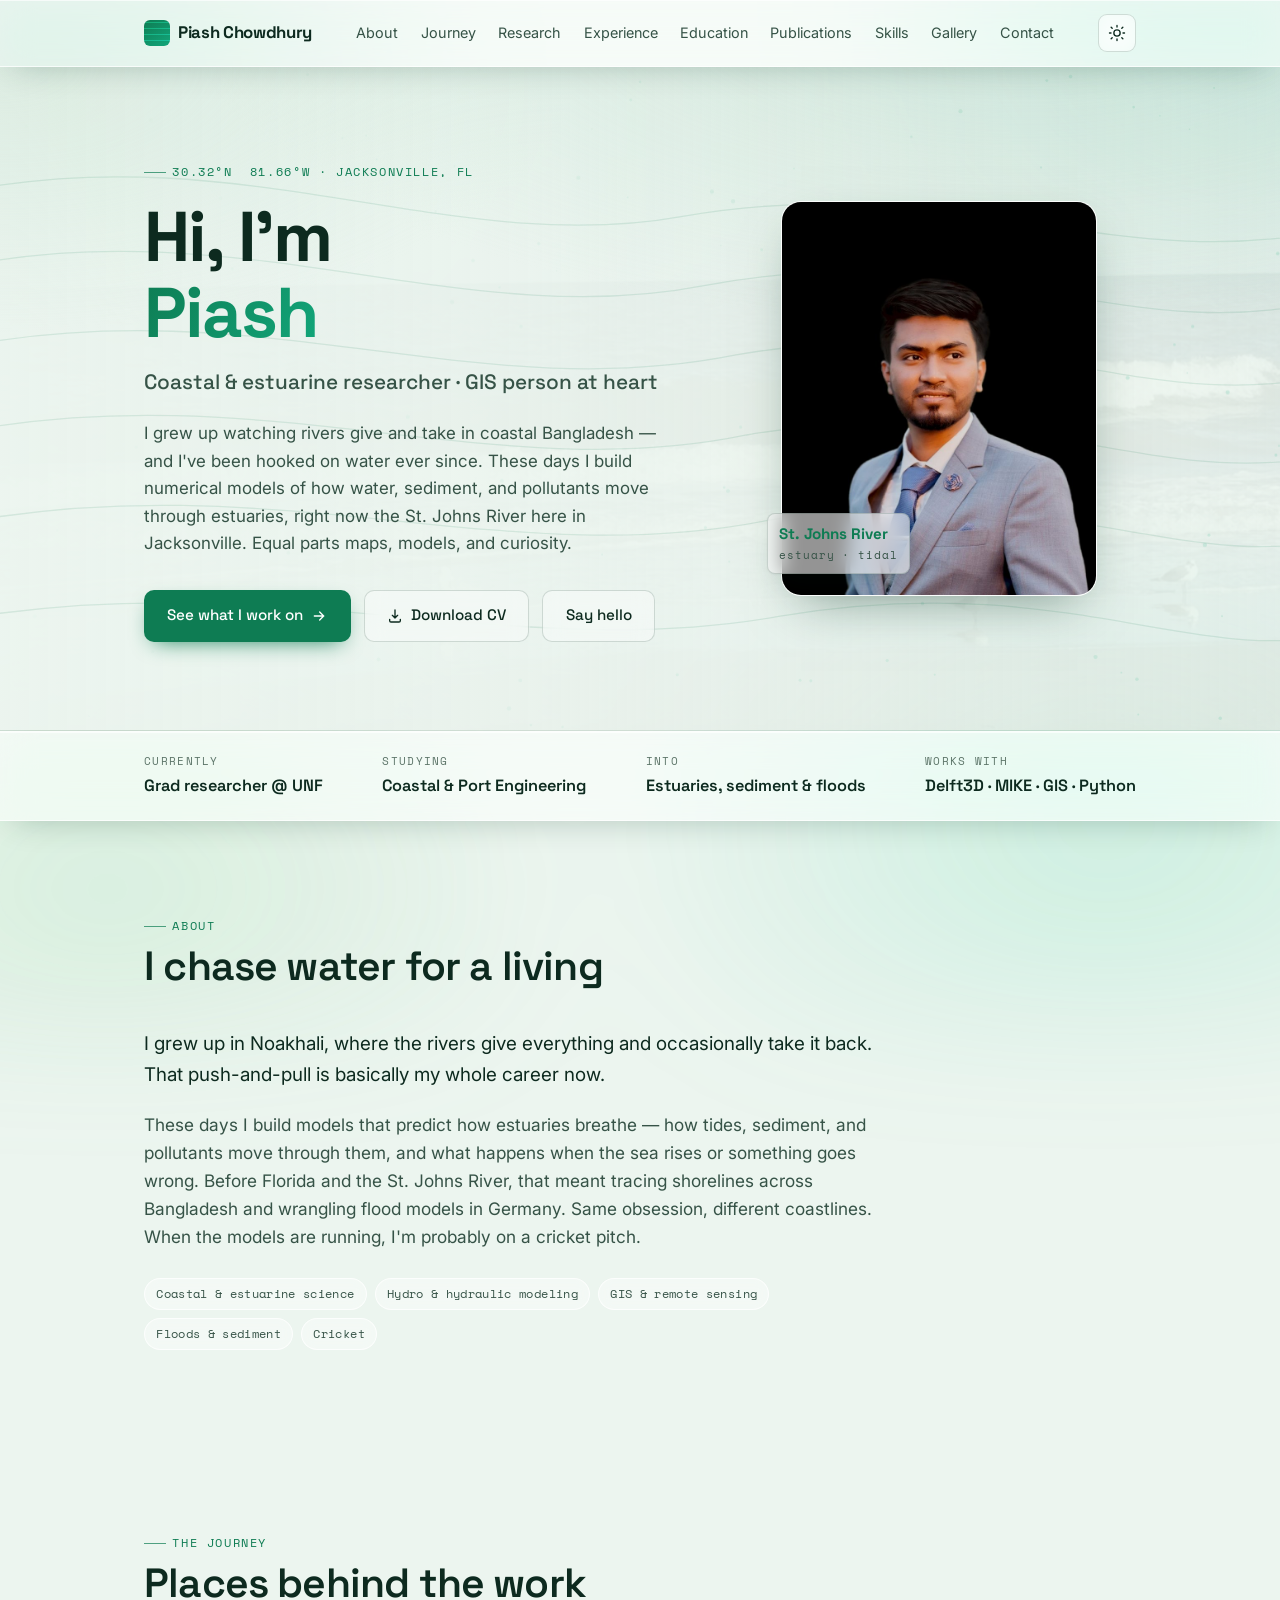
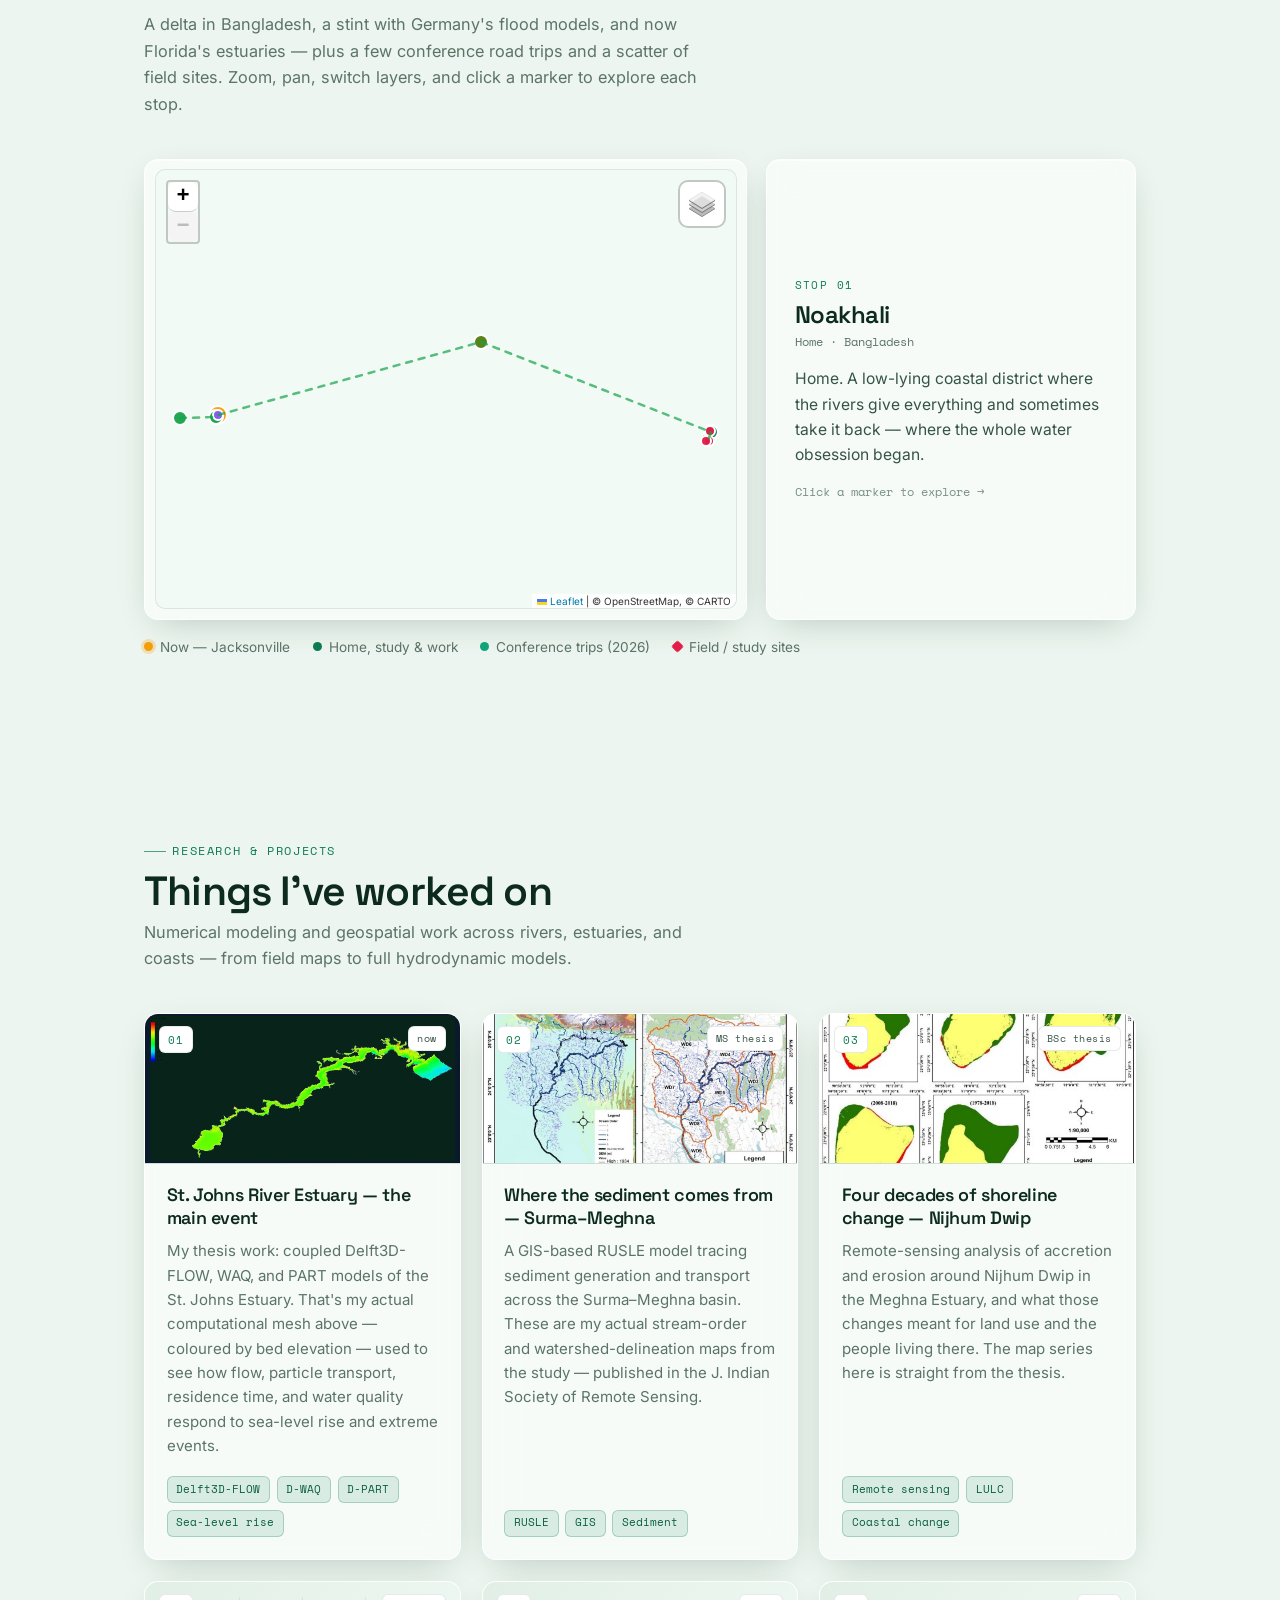
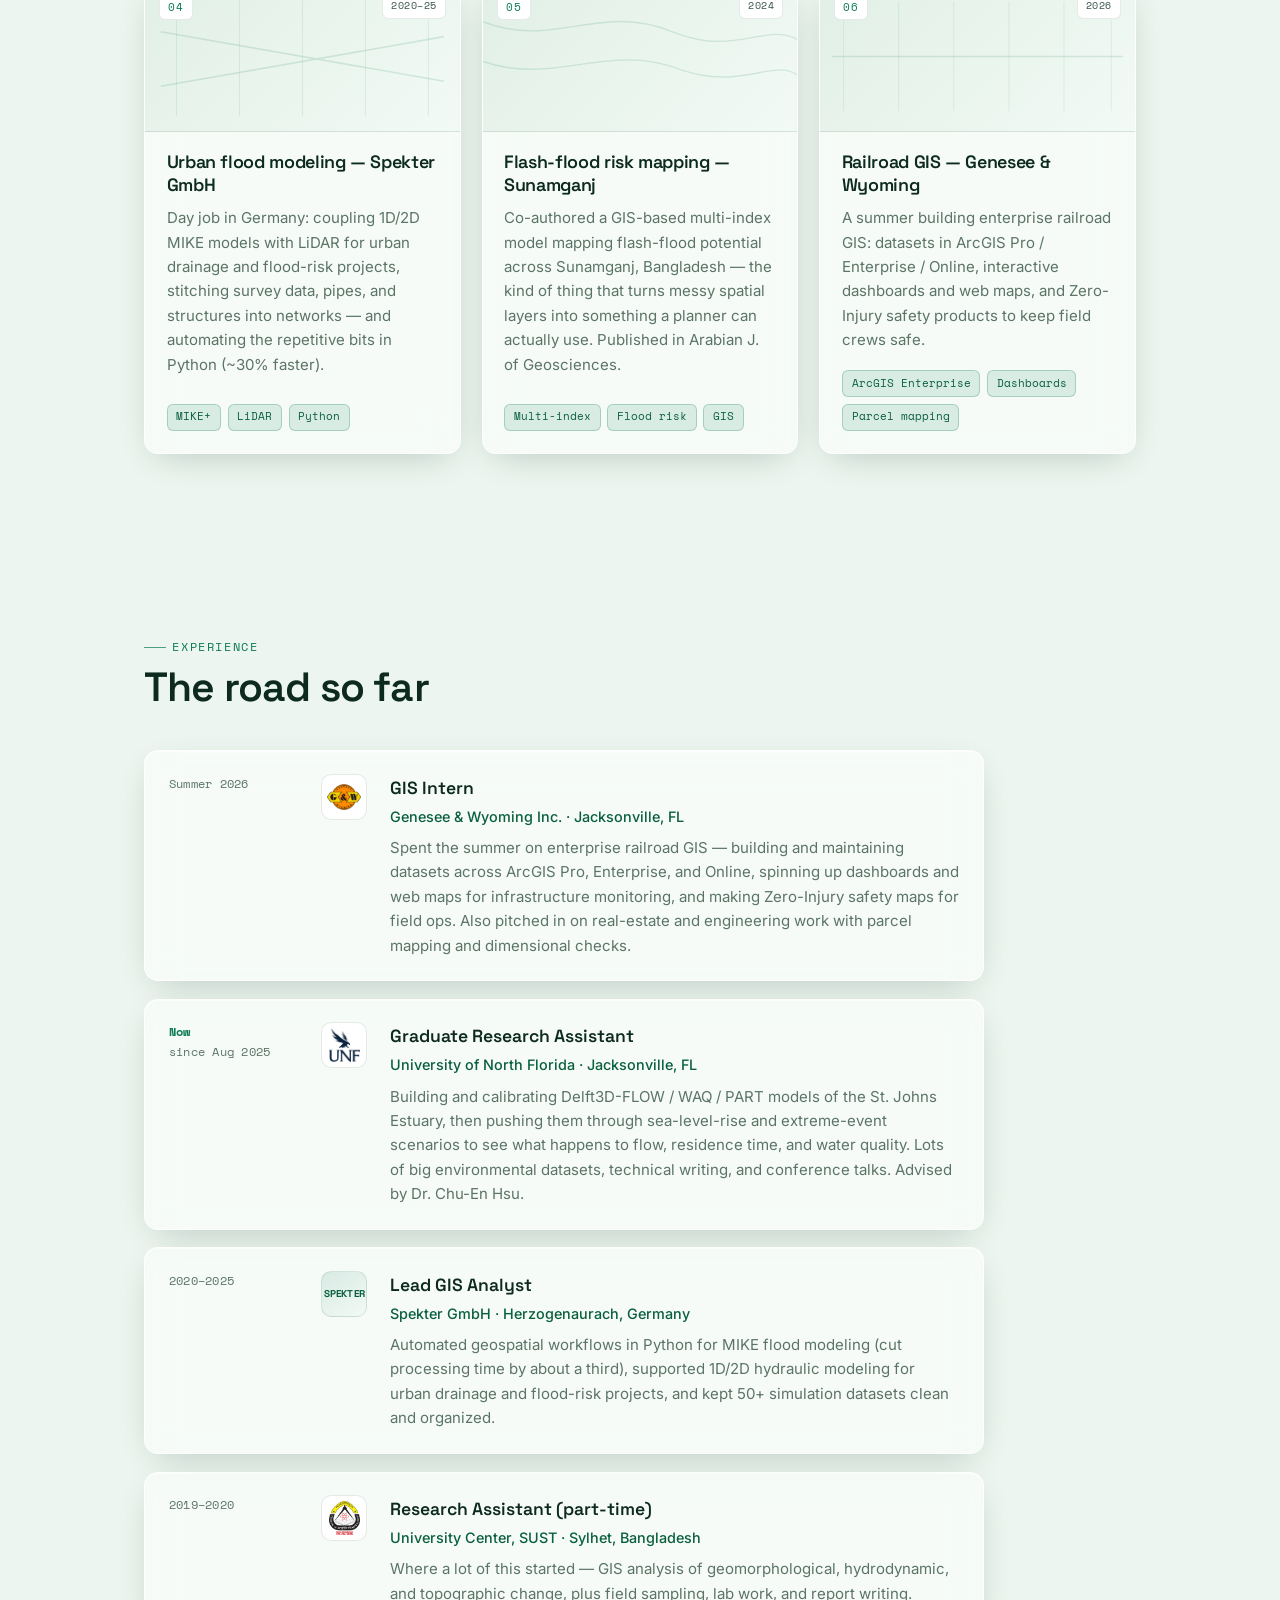
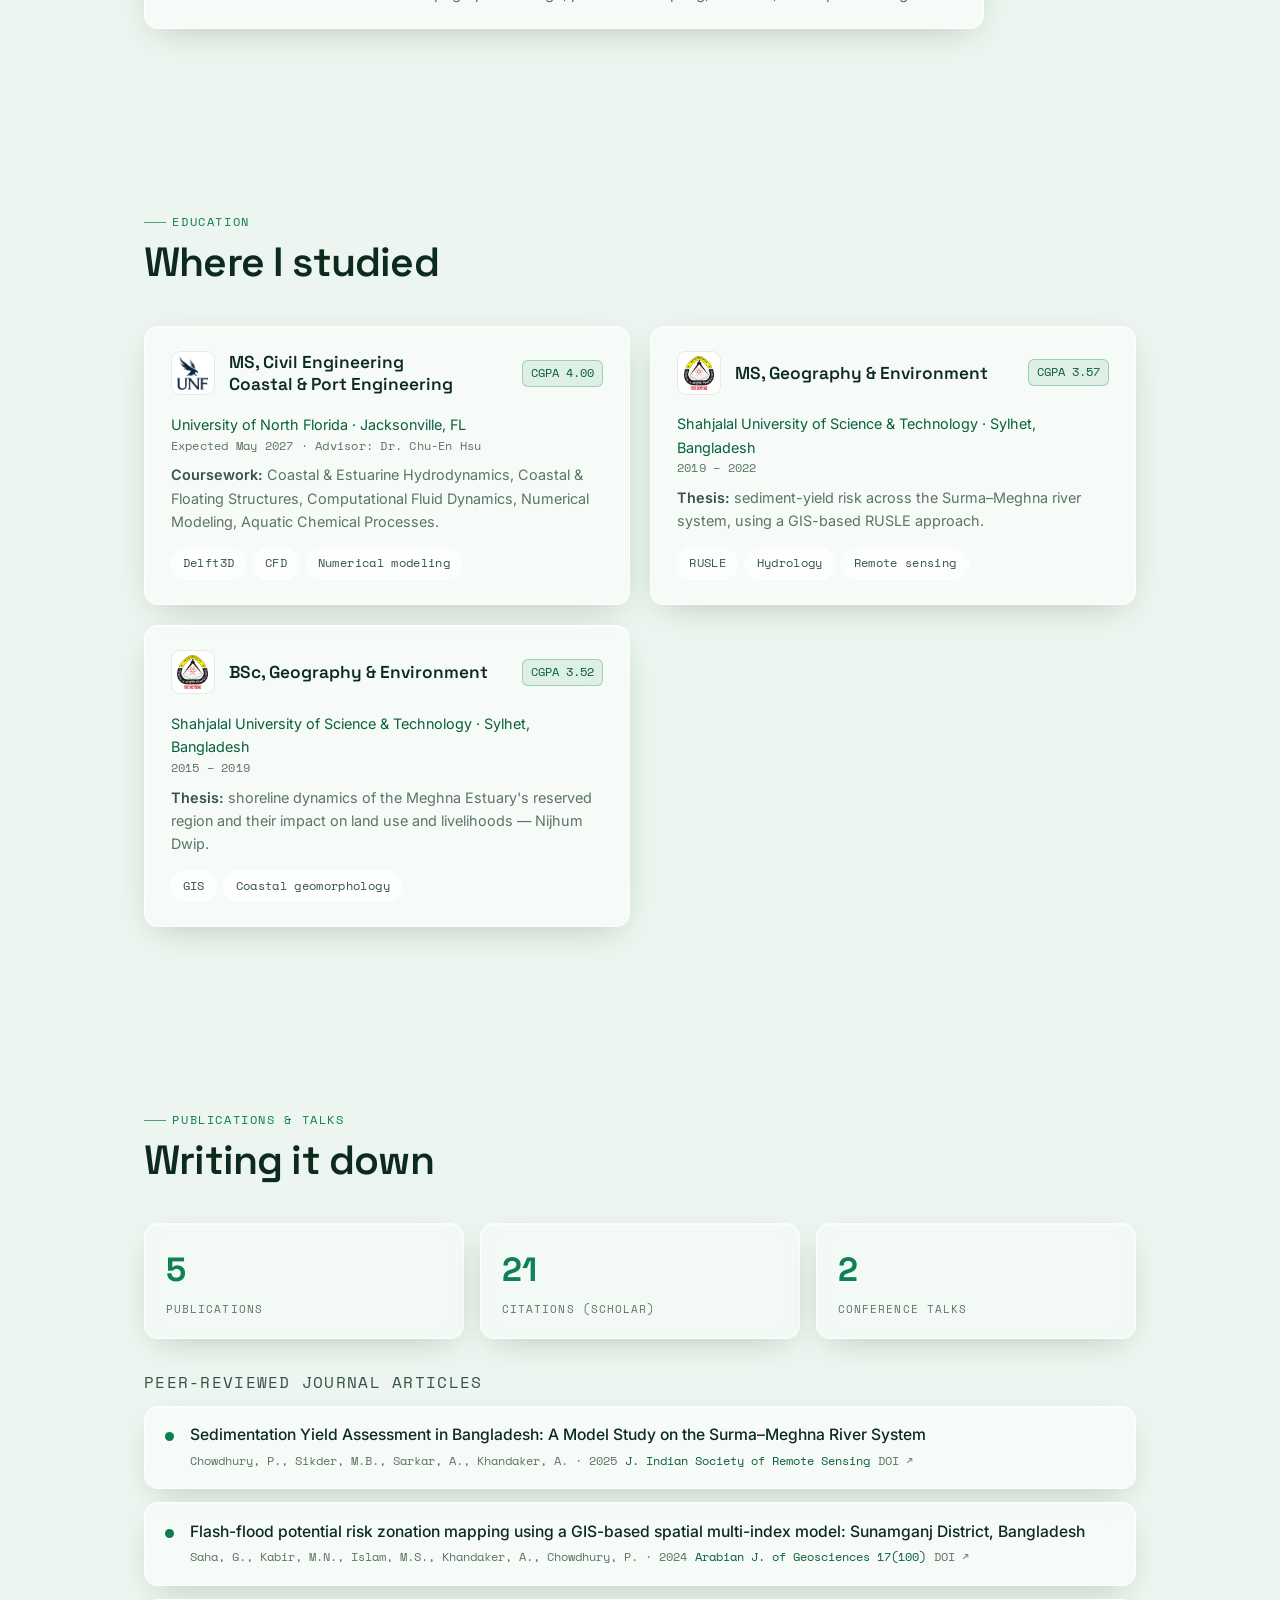
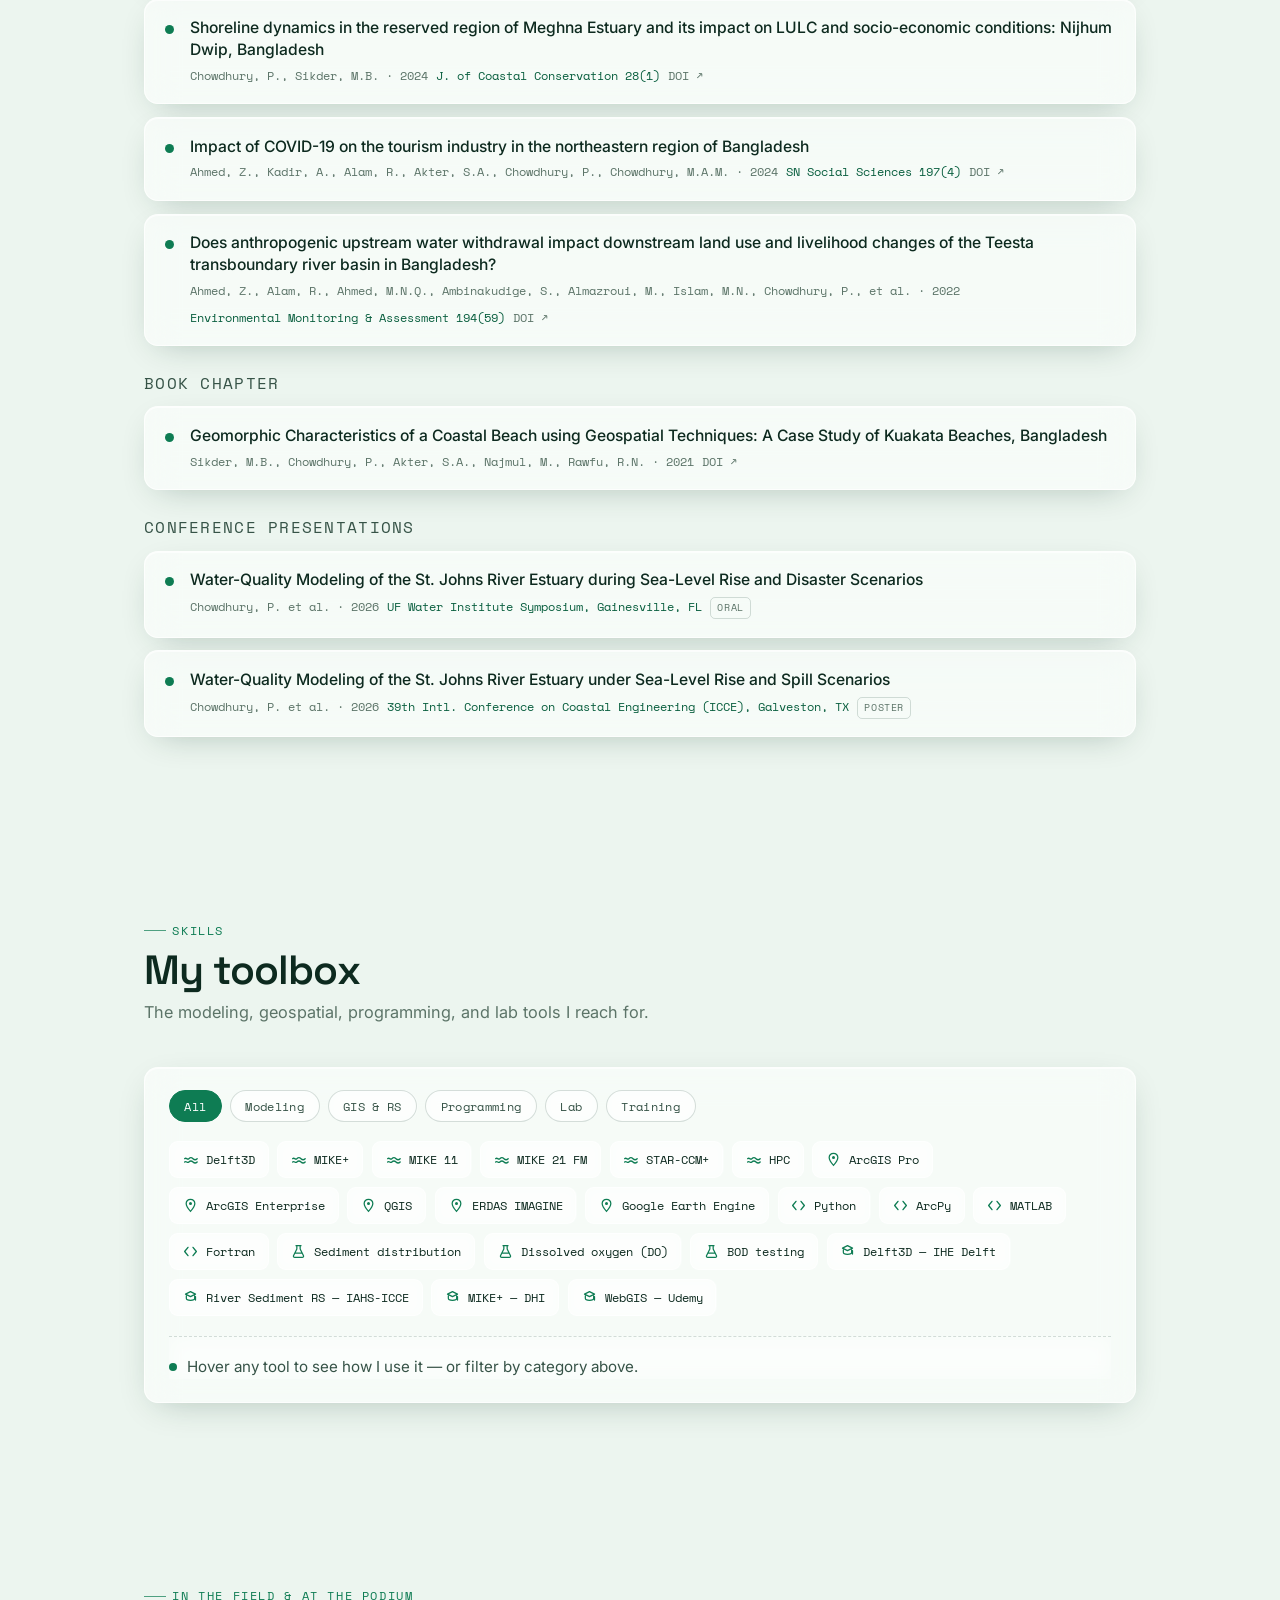
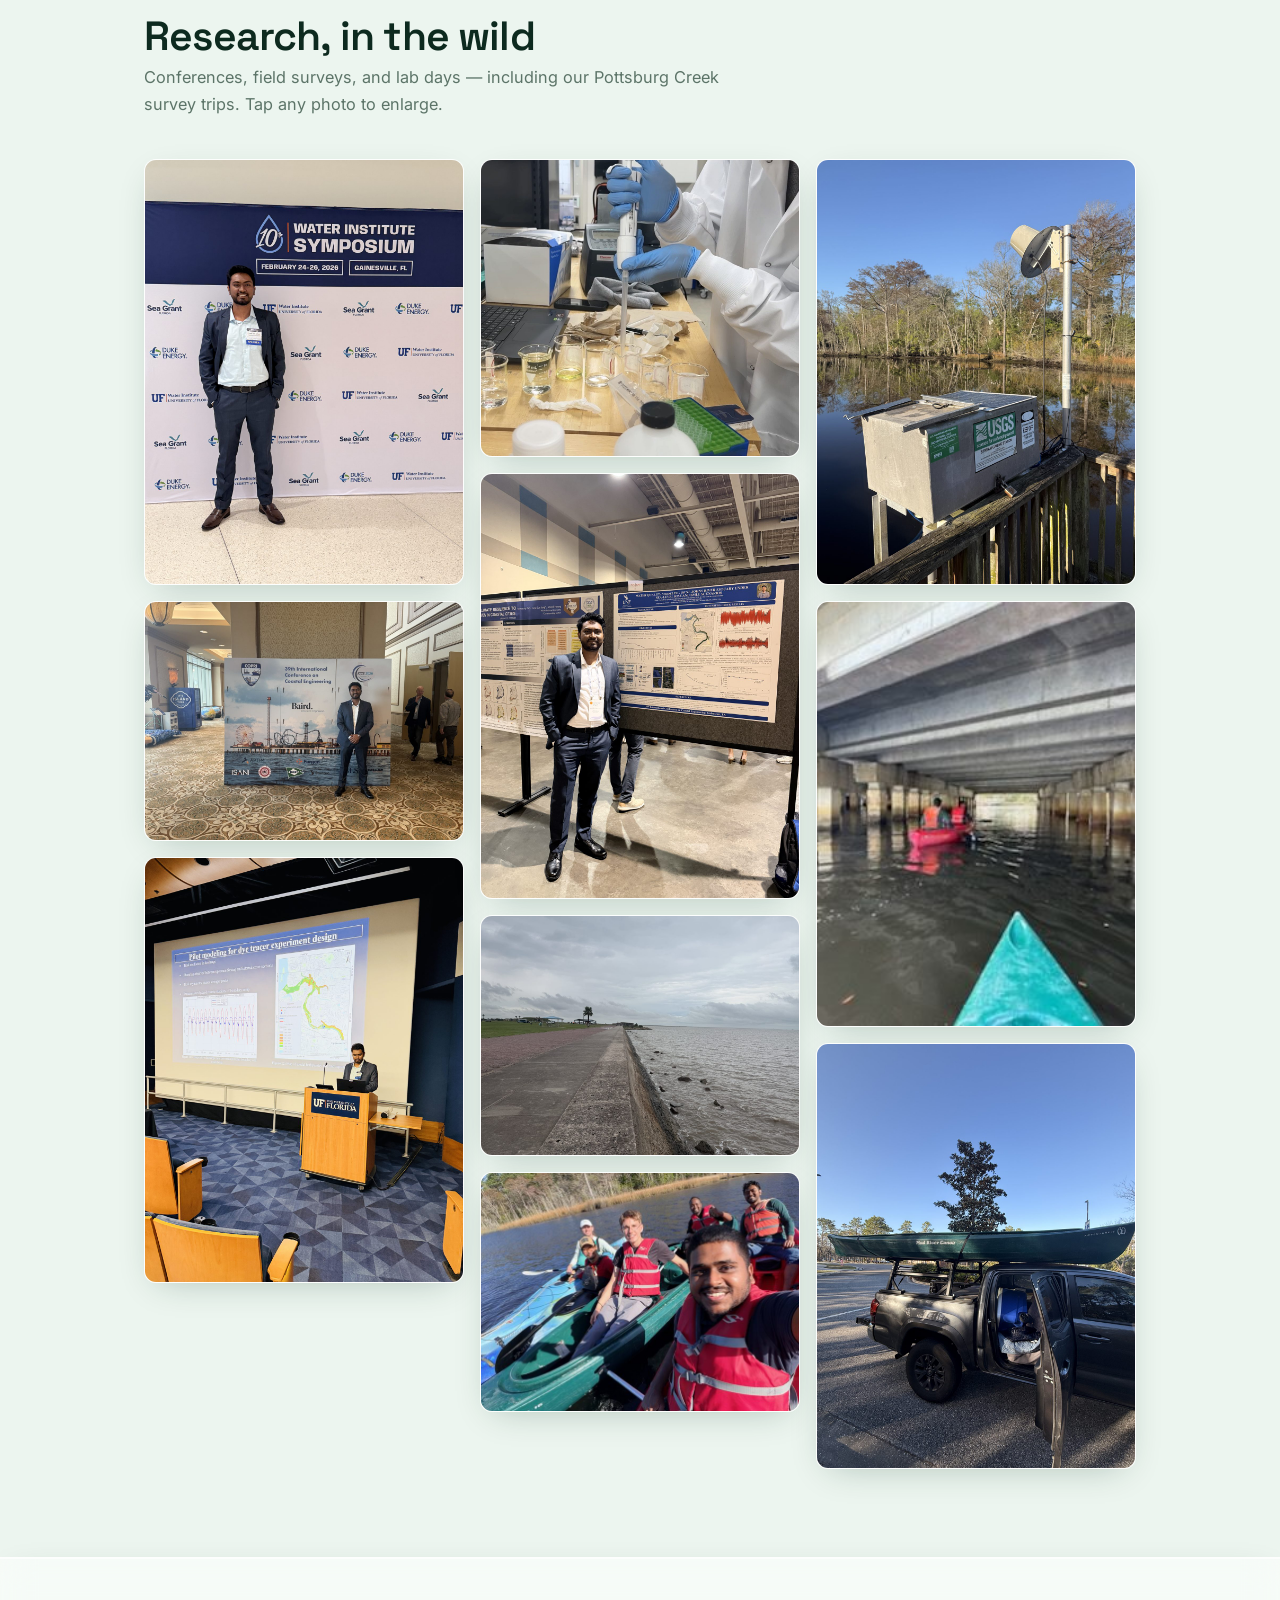
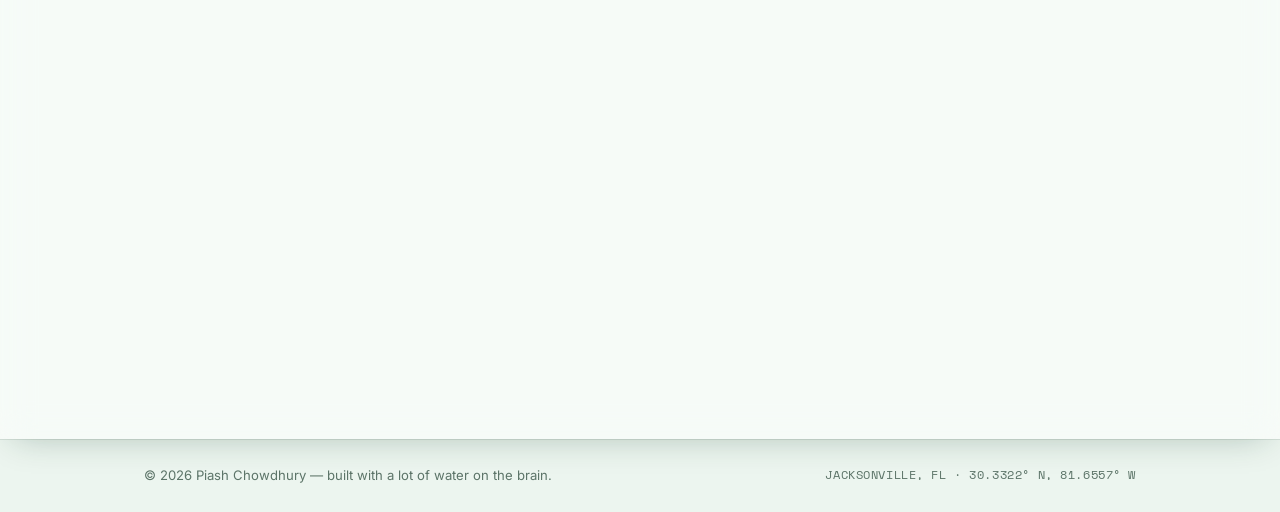
==== index.html @ 11513c5b "Add files via upload" ====
<!DOCTYPE html>
<html lang="en" data-theme="light">
<head>
<meta charset="UTF-8" />
<meta name="viewport" content="width=device-width, initial-scale=1.0" />
<title>Piash Chowdhury — Coastal & Estuarine Researcher</title>
<meta name="description" content="Piash Chowdhury — coastal & estuarine researcher at the University of North Florida. Hydrodynamic and water-quality modeling (Delft3D), GIS, remote sensing, and sediment transport." />
<meta name="author" content="Piash Chowdhury" />
<meta property="og:title" content="Piash Chowdhury — Coastal & Estuarine Researcher" />
<meta property="og:description" content="Modeling how water, sediment, and quality move through coasts and estuaries." />
<meta property="og:type" content="website" />
<meta property="og:image" content="images/portrait.jpg" />
<link rel="preconnect" href="https://fonts.googleapis.com">
<link rel="preconnect" href="https://fonts.gstatic.com" crossorigin>
<link href="https://fonts.googleapis.com/css2?family=Space+Grotesk:wght@400;500;600;700&family=Inter:wght@400;450;500;600&family=Space+Mono:wght@400;700&display=swap" rel="stylesheet">
<link rel="icon" type="image/svg+xml" href="images/favicon.svg">
<link rel="stylesheet" href="assets/vendor/leaflet/leaflet.css">
<link rel="stylesheet" href="assets/css/style.css">
</head>
<body>
<div class="scroll-progress" id="scrollProgress"></div>

<header class="nav">
  <div class="wrap nav-inner">
    <a class="brand" href="#top"><span class="mark"></span>Piash Chowdhury</a>
    <nav class="nav-links" id="navlinks">
      <a href="#about">About</a><a href="#journey">Journey</a><a href="#research">Research</a>
      <a href="#experience">Experience</a><a href="#education">Education</a><a href="#publications">Publications</a>
      <a href="#skills">Skills</a><a href="#gallery">Gallery</a><a href="#contact">Contact</a>
    </nav>
    <div class="nav-right">
      <button class="icon-btn" id="themeBtn" aria-label="Toggle color theme" title="Toggle theme">
        <svg class="theme-icon-light" viewBox="0 0 24 24" fill="none" stroke="currentColor" stroke-width="1.8" stroke-linecap="round"><circle cx="12" cy="12" r="4.2"/><path d="M12 2v2M12 20v2M4.2 4.2l1.4 1.4M18.4 18.4l1.4 1.4M2 12h2M20 12h2M4.2 19.8l1.4-1.4M18.4 5.6l1.4-1.4"/></svg>
        <svg class="theme-icon-dark" viewBox="0 0 24 24" fill="none" stroke="currentColor" stroke-width="1.8" stroke-linecap="round" stroke-linejoin="round"><path d="M21 12.8A9 9 0 1 1 11.2 3a7 7 0 0 0 9.8 9.8z"/></svg>
      </button>
      <button class="icon-btn menu-btn" id="menuBtn" aria-label="Menu"><svg viewBox="0 0 24 24" fill="none" stroke="currentColor" stroke-width="1.8" stroke-linecap="round"><path d="M3 6h18M3 12h18M3 18h18"/></svg></button>
    </div>
  </div>
</header>

<a id="top"></a>
<section class="hero">
  <canvas class="hero-flow" id="flow" aria-hidden="true"></canvas>
  <div class="hero-slides" id="slides">
    <div class="slide" style="background-image:url('images/hero-bg1.jpg')"></div>
    <div class="slide" style="background-image:url('images/hero-bg2.jpg')"></div>
  </div>
  <div class="hero-scrim"></div><div class="hero-wash"></div>
  <svg class="hero-contours" viewBox="0 0 1200 620" preserveAspectRatio="xMidYMid slice" aria-hidden="true">
    <path d="M-50,120 C220,60 420,180 640,140 C900,95 1050,200 1260,150"/>
    <path d="M-50,190 C220,130 430,250 660,205 C920,155 1060,270 1260,215"/>
    <path d="M-50,265 C240,205 440,320 690,270 C940,225 1080,335 1260,285"/>
    <path d="M-50,345 C240,285 460,395 700,345 C960,300 1090,405 1260,360"/>
    <path d="M-50,430 C250,370 470,475 720,425 C980,380 1110,480 1260,440"/>
    <path d="M-50,520 C250,465 480,560 730,515 C1000,470 1120,565 1260,530"/>
  </svg>
  <div class="wrap hero-inner">
    <div class="hero-copy reveal">
      <span class="eyebrow">30.32&#176;N&nbsp; 81.66&#176;W&nbsp;&#183;&nbsp;Jacksonville, FL</span>
      <h1>Hi, I'm<br><span class="accent">Piash</span></h1>
      <p class="role">Coastal &amp; estuarine researcher &#183; GIS person at heart</p>
      <p class="lede">I grew up watching rivers give and take in coastal Bangladesh &mdash; and I've been hooked on water ever since. These days I build numerical models of how water, sediment, and pollutants move through estuaries, right now the St. Johns River here in Jacksonville. Equal parts maps, models, and curiosity.</p>
      <div class="hero-cta">
        <a class="btn primary" href="#research">See what I work on
          <svg viewBox="0 0 24 24" fill="none" stroke="currentColor" stroke-width="2" stroke-linecap="round"><path d="M5 12h14M13 6l6 6-6 6"/></svg></a>
        <a class="btn ghost" href="assets/Piash_Chowdhury_CV.pdf" target="_blank" rel="noopener">
          <svg viewBox="0 0 24 24" fill="none" stroke="currentColor" stroke-width="2" stroke-linecap="round" stroke-linejoin="round"><path d="M12 3v12m0 0 4-4m-4 4-4-4M4 17v2a2 2 0 0 0 2 2h12a2 2 0 0 0 2-2v-2"/></svg>
          Download CV</a>
        <a class="btn ghost" href="#contact">Say hello</a>
      </div>
    </div>
    <div class="hero-portrait reveal">
      <div class="frame"><img src="images/portrait.jpg" alt="Piash Chowdhury" loading="eager" /></div>
      <div class="depth-tag"><b>St. Johns River</b>estuary &#183; tidal</div>
    </div>
  </div>
</section>

<div class="datum">
  <div class="wrap datum-inner">
    <div class="item"><span class="k">Currently</span><span class="v">Grad researcher @ UNF</span></div>
    <div class="item"><span class="k">Studying</span><span class="v">Coastal &amp; Port Engineering</span></div>
    <div class="item"><span class="k">Into</span><span class="v">Estuaries, sediment &amp; floods</span></div>
    <div class="item"><span class="k">Works with</span><span class="v">Delft3D &#183; MIKE &#183; GIS &#183; Python</span></div>
  </div>
</div>

<section class="block" id="about">
  <div class="wrap">
    <div class="block-head reveal"><span class="eyebrow">About</span><h2 class="section-title">I chase water for a living</h2></div>
    <div class="about-grid reveal">
      <p class="lead">I grew up in Noakhali, where the rivers give everything and occasionally take it back. That push-and-pull is basically my whole career now.</p>
      <p>These days I build models that predict how estuaries breathe &mdash; how tides, sediment, and pollutants move through them, and what happens when the sea rises or something goes wrong. Before Florida and the St. Johns River, that meant tracing shorelines across Bangladesh and wrangling flood models in Germany. Same obsession, different coastlines. When the models are running, I'm probably on a cricket pitch.</p>
      <div class="about-tags">
        <span class="tag">Coastal &amp; estuarine science</span><span class="tag">Hydro &amp; hydraulic modeling</span>
        <span class="tag">GIS &amp; remote sensing</span><span class="tag">Floods &amp; sediment</span><span class="tag">Cricket</span>
      </div>
    </div>
  </div>
</section>

<section class="block" id="journey" style="background:var(--bg-2)">
  <div class="wrap">
    <div class="block-head reveal"><span class="eyebrow">The Journey</span><h2 class="section-title">Places behind the work</h2>
      <p class="section-sub">A delta in Bangladesh, a stint with Germany's flood models, and now Florida's estuaries &mdash; plus a few conference road trips and a scatter of field sites. Zoom, pan, switch layers, and click a marker to explore each stop.</p></div>
    <div class="journey-grid reveal" id="journeyWrap">
      <div class="journey-wrap">
        <div id="leafmap" class="leafmap"></div>
      </div>
      <aside class="journey-panel" id="journeyPanel">
        <div class="jp-badge" id="jpBadge">Stop 01</div>
        <h3 class="jp-name" id="jpName">Noakhali</h3>
        <div class="jp-sub" id="jpSub">Home &#183; Bangladesh</div>
        <p class="jp-desc" id="jpDesc">Home. A low-lying coastal district where the rivers give everything and sometimes take it back &mdash; where the whole water obsession began.</p>
        <div class="jp-hint">Click a marker to explore &rarr;</div>
      </aside>
    </div>
    <div class="journey-legend reveal">
      <span><span class="d now"></span>Now &mdash; Jacksonville</span>
      <span><span class="d"></span>Home, study &amp; work</span>
      <span><span class="d trip"></span>Conference trips (2026)</span>
      <span><span class="d site"></span>Field / study sites</span>
    </div>
  </div>
</section>

<section class="block" id="research">
  <div class="wrap">
    <div class="block-head reveal"><span class="eyebrow">Research &amp; Projects</span><h2 class="section-title">Things I've worked on</h2>
      <p class="section-sub">Numerical modeling and geospatial work across rivers, estuaries, and coasts &mdash; from field maps to full hydrodynamic models.</p></div>
    <div class="cards">
      <article class="card reveal"><div class="visual"><span class="idx">01</span><span class="era">now</span>
        <svg class="visual-fallback" viewBox="0 0 400 150" preserveAspectRatio="none"><g fill="none" stroke="var(--contour)" stroke-width="1.4"><path d="M0,40 C90,10 150,60 240,45 C320,25 360,55 400,45"/><path d="M0,70 C90,40 160,90 250,68 C330,50 370,78 400,68"/><path d="M0,100 C90,72 160,118 250,98 C330,80 370,105 400,98"/></g></svg>
        <img class="visual-photo mesh" src="images/sjre.jpg" alt="Delft3D computational mesh of the St. Johns River Estuary, coloured by bed elevation" loading="lazy"
             onerror="this.style.display='none'"></div>
        <div class="body"><h3>St. Johns River Estuary &mdash; the main event</h3>
        <p>My thesis work: coupled Delft3D-FLOW, WAQ, and PART models of the St. Johns Estuary. That's my actual computational mesh above &mdash; coloured by bed elevation &mdash; used to see how flow, particle transport, residence time, and water quality respond to sea-level rise and extreme events.</p>
        <div class="chips"><span class="chip">Delft3D-FLOW</span><span class="chip">D-WAQ</span><span class="chip">D-PART</span><span class="chip">Sea-level rise</span></div></div></article>

      <article class="card reveal"><div class="visual"><span class="idx">02</span><span class="era">MS thesis</span>
        <img src="images/map-ms.jpg" alt="Surma-Meghna stream-order and watershed maps" loading="lazy"></div>
        <div class="body"><h3>Where the sediment comes from &mdash; Surma&ndash;Meghna</h3>
        <p>A GIS-based RUSLE model tracing sediment generation and transport across the Surma&ndash;Meghna basin. These are my actual stream-order and watershed-delineation maps from the study &mdash; published in the J. Indian Society of Remote Sensing.</p>
        <div class="chips"><span class="chip">RUSLE</span><span class="chip">GIS</span><span class="chip">Sediment</span></div></div></article>

      <article class="card reveal"><div class="visual"><span class="idx">03</span><span class="era">BSc thesis</span>
        <img src="images/map-bsc.jpg" alt="Nijhum Dwip shoreline change maps" loading="lazy"></div>
        <div class="body"><h3>Four decades of shoreline change &mdash; Nijhum Dwip</h3>
        <p>Remote-sensing analysis of accretion and erosion around Nijhum Dwip in the Meghna Estuary, and what those changes meant for land use and the people living there. The map series here is straight from the thesis.</p>
        <div class="chips"><span class="chip">Remote sensing</span><span class="chip">LULC</span><span class="chip">Coastal change</span></div></div></article>

      <article class="card reveal"><div class="visual"><span class="idx">04</span><span class="era">2020&ndash;25</span>
        <svg viewBox="0 0 400 150" preserveAspectRatio="none"><g fill="none" stroke="var(--contour)" stroke-width="1.2"><path d="M40,15 L40,135 M120,15 L120,135 M200,15 L200,135 M280,15 L280,135 M360,15 L360,135" stroke-width=".8"/><path d="M20,50 L380,100 M20,105 L380,55" stroke-width="1.6"/></g></svg></div>
        <div class="body"><h3>Urban flood modeling &mdash; Spekter GmbH</h3>
        <p>Day job in Germany: coupling 1D/2D MIKE models with LiDAR for urban drainage and flood-risk projects, stitching survey data, pipes, and structures into networks &mdash; and automating the repetitive bits in Python (~30% faster).</p>
        <div class="chips"><span class="chip">MIKE+</span><span class="chip">LiDAR</span><span class="chip">Python</span></div></div></article>

      <article class="card reveal"><div class="visual"><span class="idx">05</span><span class="era">2024</span>
        <svg viewBox="0 0 400 150" preserveAspectRatio="none"><g fill="none" stroke="var(--contour)" stroke-width="1.4"><path d="M0,40 C90,68 150,20 240,50 C320,76 360,40 400,58"/><path d="M0,80 C90,105 160,60 250,88 C330,110 370,76 400,94"/></g></svg></div>
        <div class="body"><h3>Flash-flood risk mapping &mdash; Sunamganj</h3>
        <p>Co-authored a GIS-based multi-index model mapping flash-flood potential across Sunamganj, Bangladesh &mdash; the kind of thing that turns messy spatial layers into something a planner can actually use. Published in Arabian J. of Geosciences.</p>
        <div class="chips"><span class="chip">Multi-index</span><span class="chip">Flood risk</span><span class="chip">GIS</span></div></div></article>

      <article class="card reveal"><div class="visual"><span class="idx">06</span><span class="era">2026</span>
        <svg viewBox="0 0 400 150" preserveAspectRatio="none"><g fill="none" stroke="var(--contour)" stroke-width="1.1"><path d="M30,20 L30,130 M100,20 L100,130 M170,20 L170,130 M240,20 L240,130 M310,20 L310,130 M370,20 L370,130" stroke-width=".7"/><path d="M15,75 L385,75" stroke-width="1.4"/></g></svg></div>
        <div class="body"><h3>Railroad GIS &mdash; Genesee &amp; Wyoming</h3>
        <p>A summer building enterprise railroad GIS: datasets in ArcGIS Pro / Enterprise / Online, interactive dashboards and web maps, and Zero-Injury safety products to keep field crews safe.</p>
        <div class="chips"><span class="chip">ArcGIS Enterprise</span><span class="chip">Dashboards</span><span class="chip">Parcel mapping</span></div></div></article>
    </div>
  </div>
</section>

<section class="block" id="experience" style="background:var(--bg-2)">
  <div class="wrap">
    <div class="block-head reveal"><span class="eyebrow">Experience</span><h2 class="section-title">The road so far</h2></div>
    <div class="timeline">
      <div class="tl-item reveal"><div class="tl-when">Summer 2026</div><span class="orglogo" data-badge="G&amp;W"><img src="images/logo-gw.png" alt="G&amp;W logo" loading="lazy" onerror="this.parentNode.classList.add('noimg')"></span><div><div class="tl-role">GIS Intern</div><div class="tl-org">Genesee &amp; Wyoming Inc. &#183; Jacksonville, FL</div><div class="tl-body">Spent the summer on enterprise railroad GIS &mdash; building and maintaining datasets across ArcGIS Pro, Enterprise, and Online, spinning up dashboards and web maps for infrastructure monitoring, and making Zero-Injury safety maps for field ops. Also pitched in on real-estate and engineering work with parcel mapping and dimensional checks.</div></div></div>
      <div class="tl-item reveal"><div class="tl-when"><span class="now">Now</span><br>since Aug 2025</div><span class="orglogo" data-badge="UNF"><img src="images/logo-unf.png" alt="UNF logo" loading="lazy" onerror="this.parentNode.classList.add('noimg')"></span><div><div class="tl-role">Graduate Research Assistant</div><div class="tl-org">University of North Florida &#183; Jacksonville, FL</div><div class="tl-body">Building and calibrating Delft3D-FLOW / WAQ / PART models of the St. Johns Estuary, then pushing them through sea-level-rise and extreme-event scenarios to see what happens to flow, residence time, and water quality. Lots of big environmental datasets, technical writing, and conference talks. Advised by Dr. Chu-En Hsu.</div></div></div>
      <div class="tl-item reveal"><div class="tl-when">2020&ndash;2025</div><span class="orglogo" data-badge="SPEKTER"><img src="images/logo-spekter.png" alt="SPEKTER logo" loading="lazy" onerror="this.parentNode.classList.add('noimg')"></span><div><div class="tl-role">Lead GIS Analyst</div><div class="tl-org">Spekter GmbH &#183; Herzogenaurach, Germany</div><div class="tl-body">Automated geospatial workflows in Python for MIKE flood modeling (cut processing time by about a third), supported 1D/2D hydraulic modeling for urban drainage and flood-risk projects, and kept 50+ simulation datasets clean and organized.</div></div></div>
      <div class="tl-item reveal"><div class="tl-when">2019&ndash;2020</div><span class="orglogo" data-badge="SUST"><img src="images/sust.jpg" alt="SUST logo" loading="lazy" onerror="this.parentNode.classList.add('noimg')"></span><div><div class="tl-role">Research Assistant (part-time)</div><div class="tl-org">University Center, SUST &#183; Sylhet, Bangladesh</div><div class="tl-body">Where a lot of this started &mdash; GIS analysis of geomorphological, hydrodynamic, and topographic change, plus field sampling, lab work, and report writing.</div></div></div>
    </div>
  </div>
</section>

<section class="block" id="education">
  <div class="wrap">
    <div class="block-head reveal"><span class="eyebrow">Education</span><h2 class="section-title">Where I studied</h2></div>
    <div class="edu-grid">
      <div class="edu reveal"><div class="edu-top"><img class="logo" src="images/logo-unf.png" alt="UNF"/><div><div class="deg">MS, Civil Engineering<br>Coastal &amp; Port Engineering</div></div><span class="gpa">CGPA 4.00</span></div>
        <div class="school">University of North Florida &#183; Jacksonville, FL</div><div class="meta">Expected May 2027 &#183; Advisor: Dr. Chu-En Hsu</div>
        <div class="thesis"><b>Coursework:</b> Coastal &amp; Estuarine Hydrodynamics, Coastal &amp; Floating Structures, Computational Fluid Dynamics, Numerical Modeling, Aquatic Chemical Processes.</div>
        <div class="courses"><span class="tag">Delft3D</span><span class="tag">CFD</span><span class="tag">Numerical modeling</span></div></div>
      <div class="edu reveal"><div class="edu-top"><img class="logo" src="images/sust.jpg" alt="SUST"/><div><div class="deg">MS, Geography &amp; Environment</div></div><span class="gpa">CGPA 3.57</span></div>
        <div class="school">Shahjalal University of Science &amp; Technology &#183; Sylhet, Bangladesh</div><div class="meta">2019 &ndash; 2022</div>
        <div class="thesis"><b>Thesis:</b> sediment-yield risk across the Surma&ndash;Meghna river system, using a GIS-based RUSLE approach.</div>
        <div class="courses"><span class="tag">RUSLE</span><span class="tag">Hydrology</span><span class="tag">Remote sensing</span></div></div>
      <div class="edu reveal"><div class="edu-top"><img class="logo" src="images/sust.jpg" alt="SUST"/><div><div class="deg">BSc, Geography &amp; Environment</div></div><span class="gpa">CGPA 3.52</span></div>
        <div class="school">Shahjalal University of Science &amp; Technology &#183; Sylhet, Bangladesh</div><div class="meta">2015 &ndash; 2019</div>
        <div class="thesis"><b>Thesis:</b> shoreline dynamics of the Meghna Estuary's reserved region and their impact on land use and livelihoods &mdash; Nijhum Dwip.</div>
        <div class="courses"><span class="tag">GIS</span><span class="tag">Coastal geomorphology</span></div></div>
    </div>
  </div>
</section>

<section class="block" id="publications" style="background:var(--bg-2)">
  <div class="wrap">
    <div class="block-head reveal"><span class="eyebrow">Publications &amp; Talks</span><h2 class="section-title">Writing it down</h2></div>
    <div class="pub-metrics reveal">
      <div class="metric"><div class="n" data-count="6">0</div><div class="l">Publications</div></div>
      <div class="metric"><div class="n" data-count="24">0</div><div class="l">Citations (Scholar)</div></div>
      <div class="metric"><div class="n" data-count="2">0</div><div class="l">Conference talks</div></div>
    </div>
    <div class="pub-group reveal"><h3>Peer-reviewed journal articles</h3><div class="pub-list">
      <a class="pub" href="https://doi.org/10.1007/s12524-024-02037-3" target="_blank" rel="noopener"><span class="dot"></span><div><div class="t">Sedimentation Yield Assessment in Bangladesh: A Model Study on the Surma&ndash;Meghna River System</div><div class="m"><span>Chowdhury, P., Sikder, M.B., Sarkar, A., Khandaker, A. &#183; 2025</span><span class="venue">J. Indian Society of Remote Sensing</span><span>DOI &#8599;</span></div></div></a>
      <a class="pub" href="https://doi.org/10.1007/s12517-024-11907-6" target="_blank" rel="noopener"><span class="dot"></span><div><div class="t">Flash-flood potential risk zonation mapping using a GIS-based spatial multi-index model: Sunamganj District, Bangladesh</div><div class="m"><span>Saha, G., Kabir, M.N., Islam, M.S., Khandaker, A., Chowdhury, P. &#183; 2024</span><span class="venue">Arabian J. of Geosciences 17(100)</span><span>DOI &#8599;</span></div></div></a>
      <a class="pub" href="https://doi.org/10.1007/s11852-023-01000-7" target="_blank" rel="noopener"><span class="dot"></span><div><div class="t">Shoreline dynamics in the reserved region of Meghna Estuary and its impact on LULC and socio-economic conditions: Nijhum Dwip, Bangladesh</div><div class="m"><span>Chowdhury, P., Sikder, M.B. &#183; 2024</span><span class="venue">J. of Coastal Conservation 28(1)</span><span>DOI &#8599;</span></div></div></a>
      <a class="pub" href="https://doi.org/10.1007/s43545-024-00998-3" target="_blank" rel="noopener"><span class="dot"></span><div><div class="t">Impact of COVID-19 on the tourism industry in the northeastern region of Bangladesh</div><div class="m"><span>Ahmed, Z., Kadir, A., Alam, R., Akter, S.A., Chowdhury, P., Chowdhury, M.A.M. &#183; 2024</span><span class="venue">SN Social Sciences 197(4)</span><span>DOI &#8599;</span></div></div></a>
      <a class="pub" href="https://doi.org/10.1007/s10661-021-09726-3" target="_blank" rel="noopener"><span class="dot"></span><div><div class="t">Does anthropogenic upstream water withdrawal impact downstream land use and livelihood changes of the Teesta transboundary river basin in Bangladesh?</div><div class="m"><span>Ahmed, Z., Alam, R., Ahmed, M.N.Q., Ambinakudige, S., Almazroui, M., Islam, M.N., Chowdhury, P., et al. &#183; 2022</span><span class="venue">Environmental Monitoring &amp; Assessment 194(59)</span><span>DOI &#8599;</span></div></div></a>
    </div></div>
    <div class="pub-group reveal"><h3>Book chapter</h3><div class="pub-list">
      <a class="pub" href="https://doi.org/10.70279/bmj-v5-i2-1014" target="_blank" rel="noopener"><span class="dot"></span><div><div class="t">Geomorphic Characteristics of a Coastal Beach using Geospatial Techniques: A Case Study of Kuakata Beaches, Bangladesh</div><div class="m"><span>Sikder, M.B., Chowdhury, P., Akter, S.A., Najmul, M., Rawfu, R.N. &#183; 2021</span><span>DOI &#8599;</span></div></div></a>
    </div></div>
    <div class="pub-group reveal"><h3>Conference presentations</h3><div class="pub-list">
      <div class="pub"><span class="dot"></span><div><div class="t">Water-Quality Modeling of the St. Johns River Estuary during Sea-Level Rise and Disaster Scenarios</div><div class="m"><span>Chowdhury, P. et al. &#183; 2026</span><span class="venue">UF Water Institute Symposium, Gainesville, FL</span><span class="badge">Oral</span></div></div></div>
      <div class="pub"><span class="dot"></span><div><div class="t">Water-Quality Modeling of the St. Johns River Estuary under Sea-Level Rise and Spill Scenarios</div><div class="m"><span>Chowdhury, P. et al. &#183; 2026</span><span class="venue">39th Intl. Conference on Coastal Engineering (ICCE), Galveston, TX</span><span class="badge">Poster</span></div></div></div>
    </div></div>
  </div>
</section>

<section class="block" id="skills">
  <div class="wrap">
    <div class="block-head reveal"><span class="eyebrow">Skills</span><h2 class="section-title">My toolbox</h2>
      <p class="section-sub">The modeling, geospatial, programming, and lab tools I reach for.</p></div>
    <div class="toolbox reveal">
      <div class="tk-tabs" id="tkTabs"><button class="tk-tab active" data-cat="all" type="button">All</button><button class="tk-tab" data-cat="modeling" type="button">Modeling</button><button class="tk-tab" data-cat="gis" type="button">GIS &amp; RS</button><button class="tk-tab" data-cat="code" type="button">Programming</button><button class="tk-tab" data-cat="lab" type="button">Lab</button><button class="tk-tab" data-cat="training" type="button">Training</button></div>
      <div class="tk-grid" id="tkGrid"><button class="tk-chip" type="button" data-cat="modeling" data-desc="FLOW + WAQ + PART for estuary hydrodynamics &amp; water quality &mdash; my main modeling tool."><span class="tk-dot"></span>Delft3D</button><button class="tk-chip" type="button" data-cat="modeling" data-desc="Urban flood &amp; drainage modeling across 1D/2D networks."><span class="tk-dot"></span>MIKE+</button><button class="tk-chip" type="button" data-cat="modeling" data-desc="1D river hydraulics."><span class="tk-dot"></span>MIKE 11</button><button class="tk-chip" type="button" data-cat="modeling" data-desc="2D flexible-mesh overland and coastal flow."><span class="tk-dot"></span>MIKE 21 FM</button><button class="tk-chip" type="button" data-cat="modeling" data-desc="CFD for detailed, fine-scale flow problems."><span class="tk-dot"></span>STAR-CCM+</button><button class="tk-chip" type="button" data-cat="modeling" data-desc="Running large model jobs on compute clusters."><span class="tk-dot"></span>HPC</button><button class="tk-chip" type="button" data-cat="gis" data-desc="Everyday mapping, cartography, and spatial analysis."><span class="tk-dot"></span>ArcGIS Pro</button><button class="tk-chip" type="button" data-cat="gis" data-desc="Enterprise geodatabases, dashboards, and web maps."><span class="tk-dot"></span>ArcGIS Enterprise</button><button class="tk-chip" type="button" data-cat="gis" data-desc="Open-source GIS workhorse for quick analysis."><span class="tk-dot"></span>QGIS</button><button class="tk-chip" type="button" data-cat="gis" data-desc="Remote-sensing image processing and classification."><span class="tk-dot"></span>ERDAS IMAGINE</button><button class="tk-chip" type="button" data-cat="gis" data-desc="Planet-scale satellite analysis in the cloud."><span class="tk-dot"></span>Google Earth Engine</button><button class="tk-chip" type="button" data-cat="code" data-desc="Automation, data wrangling, and model pre/post-processing."><span class="tk-dot"></span>Python</button><button class="tk-chip" type="button" data-cat="code" data-desc="Scripting and automating ArcGIS geoprocessing."><span class="tk-dot"></span>ArcPy</button><button class="tk-chip" type="button" data-cat="code" data-desc="Analyzing and visualizing model output."><span class="tk-dot"></span>MATLAB</button><button class="tk-chip" type="button" data-cat="code" data-desc="Reading and patching legacy numerical-model code."><span class="tk-dot"></span>Fortran</button><button class="tk-chip" type="button" data-cat="lab" data-desc="Grain-size and sediment characterization."><span class="tk-dot"></span>Sediment distribution</button><button class="tk-chip" type="button" data-cat="lab" data-desc="Water-quality measurement in field and lab."><span class="tk-dot"></span>Dissolved oxygen (DO)</button><button class="tk-chip" type="button" data-cat="lab" data-desc="Biochemical oxygen demand for water quality."><span class="tk-dot"></span>BOD testing</button><button class="tk-chip" type="button" data-cat="training" data-desc="Formal training in Delft3D modeling."><span class="tk-dot"></span>Delft3D &mdash; IHE Delft</button><button class="tk-chip" type="button" data-cat="training" data-desc="Remote sensing for river sediment research."><span class="tk-dot"></span>River Sediment RS &mdash; IAHS-ICCE</button><button class="tk-chip" type="button" data-cat="training" data-desc="1D Rivers &amp; 2D Overland modeling course."><span class="tk-dot"></span>MIKE+ &mdash; DHI</button><button class="tk-chip" type="button" data-cat="training" data-desc="Beginner-to-advanced WebGIS development."><span class="tk-dot"></span>WebGIS &mdash; Udemy</button></div>
      <div class="tk-detail" id="tkDetail"><span class="tk-detail-dot"></span><span id="tkDetailText">Hover any tool to see how I use it &mdash; or filter by category above.</span></div>
    </div>
  </div>
</section>

<section class="block" id="gallery" style="background:var(--bg-2)">
  <div class="wrap">
    <div class="block-head reveal"><span class="eyebrow">In the field &amp; at the podium</span><h2 class="section-title">Research, in the wild</h2>
      <p class="section-sub">Conferences, field surveys, and lab days &mdash; including our Pottsburg Creek survey trips. Tap any photo to enlarge.</p></div>
    <div class="gallery reveal" id="gallery">
      <figure data-full="images/g-symposium.jpg"><img src="images/g-symposium.jpg" alt="UF Water Institute Symposium 2026" loading="lazy"><figcaption><b>Gainesville &mdash; UF Water Institute Symposium 2026</b><span>Gave an oral talk on water-quality modeling of the St. Johns Estuary under sea-level-rise and disaster scenarios. A great first big-audience run for the thesis work.</span></figcaption></figure>
      <figure data-full="images/g-icce.jpg"><img src="images/g-icce.jpg" alt="ICCE 2026 Galveston, Texas" loading="lazy"><figcaption><b>Galveston &mdash; ICCE 2026</b><span>The 39th International Conference on Coastal Engineering in Texas &mdash; presenting the St. Johns work and joining the coastal-project field tour along the Galveston/Texas coast with engineers from around the world.</span></figcaption></figure>
      <figure data-full="images/g-podium.jpg"><img src="images/g-podium.jpg" alt="Presenting research" loading="lazy"><figcaption><b>At the podium</b><span>Walking through the dye-tracer / particle-transport results from the estuary model.</span></figcaption></figure>
      <figure data-full="images/g-lab.jpg"><img src="images/g-lab.jpg" alt="Rhodamine absorbance measurement in a spectrophotometer" loading="lazy"><figcaption><b>Lab work &mdash; dye-tracer analysis</b><span>Checking rhodamine absorbance levels in a spectrophotometer &mdash; calibrating the dye-tracer measurements that ground the estuary transport model in real data.</span></figcaption></figure>
      <figure data-full="images/g-poster.jpg"><img src="images/g-poster.jpg" alt="Poster presentation" loading="lazy"><figcaption><b>Poster session</b><span>Galveston poster on the St. Johns Estuary under sea-level rise and spill scenarios.</span></figcaption></figure>
      <figure data-full="images/g-field.jpg"><img src="images/g-field.jpg" alt="Coastal field site" loading="lazy"><figcaption><b>Out in the field</b><span>A coastal site visit &mdash; nothing beats seeing the system you're modeling in person.</span></figcaption></figure>
      <figure data-full="images/g-pottsburg-team.jpg"><img src="images/g-pottsburg-team.jpg" alt="Pottsburg Creek survey team" loading="lazy"><figcaption><b>Pottsburg Creek &mdash; survey day</b><span>Out on the water with the team, surveying Pottsburg Creek &mdash; a tidal tributary that feeds straight into the St. Johns Estuary I model.</span></figcaption></figure>
      <figure data-full="images/g-pottsburg-gage.jpg"><img src="images/g-pottsburg-gage.jpg" alt="USGS stream gaging station on Pottsburg Creek" loading="lazy"><figcaption><b>USGS stream gage</b><span>A USGS hydrologic monitoring / stream-gaging station on the creek &mdash; the kind of field data that keeps a hydrodynamic model honest.</span></figcaption></figure>
      <figure data-full="images/g-pottsburg-bridge.jpg"><img src="images/g-pottsburg-bridge.jpg" alt="Paddling under a bridge on Pottsburg Creek" loading="lazy"><figcaption><b>Under the bridge</b><span>Paddling the survey line beneath a crossing &mdash; getting into the tight, tidal stretches you can't reach any other way.</span></figcaption></figure>
      <figure data-full="images/g-pottsburg-canoe.jpg"><img src="images/g-pottsburg-canoe.jpg" alt="Canoe loaded for the Pottsburg Creek survey" loading="lazy"><figcaption><b>Gear up</b><span>Canoe loaded and ready &mdash; heading out to collect field measurements on Pottsburg Creek.</span></figcaption></figure>

    </div>
  </div>
</section>

<section class="contact" id="contact">
  <div class="wrap contact-inner">
    <div class="reveal"><span class="eyebrow">Contact</span><h2>Let's talk water, models, or maps.</h2>
      <p>Always up for research collaborations, PhD opportunities in coastal morphodynamics and sediment transport, or a good GIS problem. Drop me a line.</p></div>
    <div class="contact-links reveal">
      <a class="clink" href="mailto:piash.chowdhury@unf.edu"><svg viewBox="0 0 24 24" fill="none" stroke="currentColor" stroke-width="1.8"><rect x="3" y="5" width="18" height="14" rx="2"/><path d="m3 7 9 6 9-6"/></svg><span>piash.chowdhury@unf.edu<br><span class="sub">Email</span></span></a>
      <a class="clink" href="https://www.linkedin.com/in/piash-chowdhury-12a081115" target="_blank" rel="noopener"><svg viewBox="0 0 24 24" fill="currentColor"><path d="M4.98 3.5A2.5 2.5 0 1 1 0 3.5a2.5 2.5 0 0 1 4.98 0zM.5 8h4V24h-4zM8 8h3.8v2.2h.05c.53-1 1.83-2.2 3.77-2.2 4.03 0 4.78 2.65 4.78 6.1V24h-4v-7.1c0-1.7-.03-3.9-2.38-3.9s-2.74 1.86-2.74 3.78V24H8z"/></svg><span>in/piash-chowdhury<br><span class="sub">LinkedIn</span></span></a>
      <a class="clink" href="https://scholar.google.com/citations?user=sWvAjFkAAAAJ" target="_blank" rel="noopener"><svg viewBox="0 0 24 24" fill="currentColor"><path d="M12 2 1 8.5 12 15l9-5.32V17h2V8.5zM5 13.18v3.32L12 21l7-4.5v-3.32L12 17z"/></svg><span>Google Scholar<br><span class="sub">Publications &amp; citations</span></span></a>
      <a class="clink" href="assets/Piash_Chowdhury_CV.pdf" target="_blank" rel="noopener"><svg viewBox="0 0 24 24" fill="none" stroke="currentColor" stroke-width="1.8" stroke-linecap="round" stroke-linejoin="round"><path d="M14 3v5h5M14 3l5 5v11a1 1 0 0 1-1 1H6a1 1 0 0 1-1-1V4a1 1 0 0 1 1-1z"/></svg><span>Curriculum Vitae<br><span class="sub">PDF download</span></span></a>
    </div>
  </div>
</section>

<footer class="foot"><div class="wrap foot-inner">
  <p>&copy; 2026 Piash Chowdhury &mdash; built with a lot of water on the brain.</p>
  <span class="coord">JACKSONVILLE, FL &#183; 30.3322&#176; N, 81.6557&#176; W</span>
</div></footer>

<div class="lightbox" id="lightbox"><button class="x" id="lbClose" aria-label="Close">&times;</button><img id="lbImg" src="" alt=""><div class="cap" id="lbCap"></div></div>

<script src="assets/vendor/leaflet/leaflet.js" defer></script>
<script src="assets/js/main.js" defer></script>
</body>
</html>
---- assets/vendor/leaflet/leaflet.css ----
/* required styles */

.leaflet-pane,
.leaflet-tile,
.leaflet-marker-icon,
.leaflet-marker-shadow,
.leaflet-tile-container,
.leaflet-pane > svg,
.leaflet-pane > canvas,
.leaflet-zoom-box,
.leaflet-image-layer,
.leaflet-layer {
	position: absolute;
	left: 0;
	top: 0;
	}
.leaflet-container {
	overflow: hidden;
	}
.leaflet-tile,
.leaflet-marker-icon,
.leaflet-marker-shadow {
	-webkit-user-select: none;
	   -moz-user-select: none;
	        user-select: none;
	  -webkit-user-drag: none;
	}
/* Prevents IE11 from highlighting tiles in blue */
.leaflet-tile::selection {
	background: transparent;
}
/* Safari renders non-retina tile on retina better with this, but Chrome is worse */
.leaflet-safari .leaflet-tile {
	image-rendering: -webkit-optimize-contrast;
	}
/* hack that prevents hw layers "stretching" when loading new tiles */
.leaflet-safari .leaflet-tile-container {
	width: 1600px;
	height: 1600px;
	-webkit-transform-origin: 0 0;
	}
.leaflet-marker-icon,
.leaflet-marker-shadow {
	display: block;
	}
/* .leaflet-container svg: reset svg max-width decleration shipped in Joomla! (joomla.org) 3.x */
/* .leaflet-container img: map is broken in FF if you have max-width: 100% on tiles */
.leaflet-container .leaflet-overlay-pane svg {
	max-width: none !important;
	max-height: none !important;
	}
.leaflet-container .leaflet-marker-pane img,
.leaflet-container .leaflet-shadow-pane img,
.leaflet-container .leaflet-tile-pane img,
.leaflet-container img.leaflet-image-layer,
.leaflet-container .leaflet-tile {
	max-width: none !important;
	max-height: none !important;
	width: auto;
	padding: 0;
	}

.leaflet-container img.leaflet-tile {
	/* See: https://bugs.chromium.org/p/chromium/issues/detail?id=600120 */
	mix-blend-mode: plus-lighter;
}

.leaflet-container.leaflet-touch-zoom {
	-ms-touch-action: pan-x pan-y;
	touch-action: pan-x pan-y;
	}
.leaflet-container.leaflet-touch-drag {
	-ms-touch-action: pinch-zoom;
	/* Fallback for FF which doesn't support pinch-zoom */
	touch-action: none;
	touch-action: pinch-zoom;
}
.leaflet-container.leaflet-touch-drag.leaflet-touch-zoom {
	-ms-touch-action: none;
	touch-action: none;
}
.leaflet-container {
	-webkit-tap-highlight-color: transparent;
}
.leaflet-container a {
	-webkit-tap-highlight-color: rgba(51, 181, 229, 0.4);
}
.leaflet-tile {
	filter: inherit;
	visibility: hidden;
	}
.leaflet-tile-loaded {
	visibility: inherit;
	}
.leaflet-zoom-box {
	width: 0;
	height: 0;
	-moz-box-sizing: border-box;
	     box-sizing: border-box;
	z-index: 800;
	}
/* workaround for https://bugzilla.mozilla.org/show_bug.cgi?id=888319 */
.leaflet-overlay-pane svg {
	-moz-user-select: none;
	}

.leaflet-pane         { z-index: 400; }

.leaflet-tile-pane    { z-index: 200; }
.leaflet-overlay-pane { z-index: 400; }
.leaflet-shadow-pane  { z-index: 500; }
.leaflet-marker-pane  { z-index: 600; }
.leaflet-tooltip-pane   { z-index: 650; }
.leaflet-popup-pane   { z-index: 700; }

.leaflet-map-pane canvas { z-index: 100; }
.leaflet-map-pane svg    { z-index: 200; }

.leaflet-vml-shape {
	width: 1px;
	height: 1px;
	}
.lvml {
	behavior: url(#default#VML);
	display: inline-block;
	position: absolute;
	}


/* control positioning */

.leaflet-control {
	position: relative;
	z-index: 800;
	pointer-events: visiblePainted; /* IE 9-10 doesn't have auto */
	pointer-events: auto;
	}
.leaflet-top,
.leaflet-bottom {
	position: absolute;
	z-index: 1000;
	pointer-events: none;
	}
.leaflet-top {
	top: 0;
	}
.leaflet-right {
	right: 0;
	}
.leaflet-bottom {
	bottom: 0;
	}
.leaflet-left {
	left: 0;
	}
.leaflet-control {
	float: left;
	clear: both;
	}
.leaflet-right .leaflet-control {
	float: right;
	}
.leaflet-top .leaflet-control {
	margin-top: 10px;
	}
.leaflet-bottom .leaflet-control {
	margin-bottom: 10px;
	}
.leaflet-left .leaflet-control {
	margin-left: 10px;
	}
.leaflet-right .leaflet-control {
	margin-right: 10px;
	}


/* zoom and fade animations */

.leaflet-fade-anim .leaflet-popup {
	opacity: 0;
	-webkit-transition: opacity 0.2s linear;
	   -moz-transition: opacity 0.2s linear;
	        transition: opacity 0.2s linear;
	}
.leaflet-fade-anim .leaflet-map-pane .leaflet-popup {
	opacity: 1;
	}
.leaflet-zoom-animated {
	-webkit-transform-origin: 0 0;
	    -ms-transform-origin: 0 0;
	        transform-origin: 0 0;
	}
svg.leaflet-zoom-animated {
	will-change: transform;
}

.leaflet-zoom-anim .leaflet-zoom-animated {
	-webkit-transition: -webkit-transform 0.25s cubic-bezier(0,0,0.25,1);
	   -moz-transition:    -moz-transform 0.25s cubic-bezier(0,0,0.25,1);
	        transition:         transform 0.25s cubic-bezier(0,0,0.25,1);
	}
.leaflet-zoom-anim .leaflet-tile,
.leaflet-pan-anim .leaflet-tile {
	-webkit-transition: none;
	   -moz-transition: none;
	        transition: none;
	}

.leaflet-zoom-anim .leaflet-zoom-hide {
	visibility: hidden;
	}


/* cursors */

.leaflet-interactive {
	cursor: pointer;
	}
.leaflet-grab {
	cursor: -webkit-grab;
	cursor:    -moz-grab;
	cursor:         grab;
	}
.leaflet-crosshair,
.leaflet-crosshair .leaflet-interactive {
	cursor: crosshair;
	}
.leaflet-popup-pane,
.leaflet-control {
	cursor: auto;
	}
.leaflet-dragging .leaflet-grab,
.leaflet-dragging .leaflet-grab .leaflet-interactive,
.leaflet-dragging .leaflet-marker-draggable {
	cursor: move;
	cursor: -webkit-grabbing;
	cursor:    -moz-grabbing;
	cursor:         grabbing;
	}

/* marker & overlays interactivity */
.leaflet-marker-icon,
.leaflet-marker-shadow,
.leaflet-image-layer,
.leaflet-pane > svg path,
.leaflet-tile-container {
	pointer-events: none;
	}

.leaflet-marker-icon.leaflet-interactive,
.leaflet-image-layer.leaflet-interactive,
.leaflet-pane > svg path.leaflet-interactive,
svg.leaflet-image-layer.leaflet-interactive path {
	pointer-events: visiblePainted; /* IE 9-10 doesn't have auto */
	pointer-events: auto;
	}

/* visual tweaks */

.leaflet-container {
	background: #ddd;
	outline-offset: 1px;
	}
.leaflet-container a {
	color: #0078A8;
	}
.leaflet-zoom-box {
	border: 2px dotted #38f;
	background: rgba(255,255,255,0.5);
	}


/* general typography */
.leaflet-container {
	font-family: "Helvetica Neue", Arial, Helvetica, sans-serif;
	font-size: 12px;
	font-size: 0.75rem;
	line-height: 1.5;
	}


/* general toolbar styles */

.leaflet-bar {
	box-shadow: 0 1px 5px rgba(0,0,0,0.65);
	border-radius: 4px;
	}
.leaflet-bar a {
	background-color: #fff;
	border-bottom: 1px solid #ccc;
	width: 26px;
	height: 26px;
	line-height: 26px;
	display: block;
	text-align: center;
	text-decoration: none;
	color: black;
	}
.leaflet-bar a,
.leaflet-control-layers-toggle {
	background-position: 50% 50%;
	background-repeat: no-repeat;
	display: block;
	}
.leaflet-bar a:hover,
.leaflet-bar a:focus {
	background-color: #f4f4f4;
	}
.leaflet-bar a:first-child {
	border-top-left-radius: 4px;
	border-top-right-radius: 4px;
	}
.leaflet-bar a:last-child {
	border-bottom-left-radius: 4px;
	border-bottom-right-radius: 4px;
	border-bottom: none;
	}
.leaflet-bar a.leaflet-disabled {
	cursor: default;
	background-color: #f4f4f4;
	color: #bbb;
	}

.leaflet-touch .leaflet-bar a {
	width: 30px;
	height: 30px;
	line-height: 30px;
	}
.leaflet-touch .leaflet-bar a:first-child {
	border-top-left-radius: 2px;
	border-top-right-radius: 2px;
	}
.leaflet-touch .leaflet-bar a:last-child {
	border-bottom-left-radius: 2px;
	border-bottom-right-radius: 2px;
	}

/* zoom control */

.leaflet-control-zoom-in,
.leaflet-control-zoom-out {
	font: bold 18px 'Lucida Console', Monaco, monospace;
	text-indent: 1px;
	}

.leaflet-touch .leaflet-control-zoom-in, .leaflet-touch .leaflet-control-zoom-out  {
	font-size: 22px;
	}


/* layers control */

.leaflet-control-layers {
	box-shadow: 0 1px 5px rgba(0,0,0,0.4);
	background: #fff;
	border-radius: 5px;
	}
.leaflet-control-layers-toggle {
	background-image: url(images/layers.png);
	width: 36px;
	height: 36px;
	}
.leaflet-retina .leaflet-control-layers-toggle {
	background-image: url(images/layers-2x.png);
	background-size: 26px 26px;
	}
.leaflet-touch .leaflet-control-layers-toggle {
	width: 44px;
	height: 44px;
	}
.leaflet-control-layers .leaflet-control-layers-list,
.leaflet-control-layers-expanded .leaflet-control-layers-toggle {
	display: none;
	}
.leaflet-control-layers-expanded .leaflet-control-layers-list {
	display: block;
	position: relative;
	}
.leaflet-control-layers-expanded {
	padding: 6px 10px 6px 6px;
	color: #333;
	background: #fff;
	}
.leaflet-control-layers-scrollbar {
	overflow-y: scroll;
	overflow-x: hidden;
	padding-right: 5px;
	}
.leaflet-control-layers-selector {
	margin-top: 2px;
	position: relative;
	top: 1px;
	}
.leaflet-control-layers label {
	display: block;
	font-size: 13px;
	font-size: 1.08333em;
	}
.leaflet-control-layers-separator {
	height: 0;
	border-top: 1px solid #ddd;
	margin: 5px -10px 5px -6px;
	}

/* Default icon URLs */
.leaflet-default-icon-path { /* used only in path-guessing heuristic, see L.Icon.Default */
	background-image: url(images/marker-icon.png);
	}


/* attribution and scale controls */

.leaflet-container .leaflet-control-attribution {
	background: #fff;
	background: rgba(255, 255, 255, 0.8);
	margin: 0;
	}
.leaflet-control-attribution,
.leaflet-control-scale-line {
	padding: 0 5px;
	color: #333;
	line-height: 1.4;
	}
.leaflet-control-attribution a {
	text-decoration: none;
	}
.leaflet-control-attribution a:hover,
.leaflet-control-attribution a:focus {
	text-decoration: underline;
	}
.leaflet-attribution-flag {
	display: inline !important;
	vertical-align: baseline !important;
	width: 1em;
	height: 0.6669em;
	}
.leaflet-left .leaflet-control-scale {
	margin-left: 5px;
	}
.leaflet-bottom .leaflet-control-scale {
	margin-bottom: 5px;
	}
.leaflet-control-scale-line {
	border: 2px solid #777;
	border-top: none;
	line-height: 1.1;
	padding: 2px 5px 1px;
	white-space: nowrap;
	-moz-box-sizing: border-box;
	     box-sizing: border-box;
	background: rgba(255, 255, 255, 0.8);
	text-shadow: 1px 1px #fff;
	}
.leaflet-control-scale-line:not(:first-child) {
	border-top: 2px solid #777;
	border-bottom: none;
	margin-top: -2px;
	}
.leaflet-control-scale-line:not(:first-child):not(:last-child) {
	border-bottom: 2px solid #777;
	}

.leaflet-touch .leaflet-control-attribution,
.leaflet-touch .leaflet-control-layers,
.leaflet-touch .leaflet-bar {
	box-shadow: none;
	}
.leaflet-touch .leaflet-control-layers,
.leaflet-touch .leaflet-bar {
	border: 2px solid rgba(0,0,0,0.2);
	background-clip: padding-box;
	}


/* popup */

.leaflet-popup {
	position: absolute;
	text-align: center;
	margin-bottom: 20px;
	}
.leaflet-popup-content-wrapper {
	padding: 1px;
	text-align: left;
	border-radius: 12px;
	}
.leaflet-popup-content {
	margin: 13px 24px 13px 20px;
	line-height: 1.3;
	font-size: 13px;
	font-size: 1.08333em;
	min-height: 1px;
	}
.leaflet-popup-content p {
	margin: 17px 0;
	margin: 1.3em 0;
	}
.leaflet-popup-tip-container {
	width: 40px;
	height: 20px;
	position: absolute;
	left: 50%;
	margin-top: -1px;
	margin-left: -20px;
	overflow: hidden;
	pointer-events: none;
	}
.leaflet-popup-tip {
	width: 17px;
	height: 17px;
	padding: 1px;

	margin: -10px auto 0;
	pointer-events: auto;

	-webkit-transform: rotate(45deg);
	   -moz-transform: rotate(45deg);
	    -ms-transform: rotate(45deg);
	        transform: rotate(45deg);
	}
.leaflet-popup-content-wrapper,
.leaflet-popup-tip {
	background: white;
	color: #333;
	box-shadow: 0 3px 14px rgba(0,0,0,0.4);
	}
.leaflet-container a.leaflet-popup-close-button {
	position: absolute;
	top: 0;
	right: 0;
	border: none;
	text-align: center;
	width: 24px;
	height: 24px;
	font: 16px/24px Tahoma, Verdana, sans-serif;
	color: #757575;
	text-decoration: none;
	background: transparent;
	}
.leaflet-container a.leaflet-popup-close-button:hover,
.leaflet-container a.leaflet-popup-close-button:focus {
	color: #585858;
	}
.leaflet-popup-scrolled {
	overflow: auto;
	}

.leaflet-oldie .leaflet-popup-content-wrapper {
	-ms-zoom: 1;
	}
.leaflet-oldie .leaflet-popup-tip {
	width: 24px;
	margin: 0 auto;

	-ms-filter: "progid:DXImageTransform.Microsoft.Matrix(M11=0.70710678, M12=0.70710678, M21=-0.70710678, M22=0.70710678)";
	filter: progid:DXImageTransform.Microsoft.Matrix(M11=0.70710678, M12=0.70710678, M21=-0.70710678, M22=0.70710678);
	}

.leaflet-oldie .leaflet-control-zoom,
.leaflet-oldie .leaflet-control-layers,
.leaflet-oldie .leaflet-popup-content-wrapper,
.leaflet-oldie .leaflet-popup-tip {
	border: 1px solid #999;
	}


/* div icon */

.leaflet-div-icon {
	background: #fff;
	border: 1px solid #666;
	}


/* Tooltip */
/* Base styles for the element that has a tooltip */
.leaflet-tooltip {
	position: absolute;
	padding: 6px;
	background-color: #fff;
	border: 1px solid #fff;
	border-radius: 3px;
	color: #222;
	white-space: nowrap;
	-webkit-user-select: none;
	-moz-user-select: none;
	-ms-user-select: none;
	user-select: none;
	pointer-events: none;
	box-shadow: 0 1px 3px rgba(0,0,0,0.4);
	}
.leaflet-tooltip.leaflet-interactive {
	cursor: pointer;
	pointer-events: auto;
	}
.leaflet-tooltip-top:before,
.leaflet-tooltip-bottom:before,
.leaflet-tooltip-left:before,
.leaflet-tooltip-right:before {
	position: absolute;
	pointer-events: none;
	border: 6px solid transparent;
	background: transparent;
	content: "";
	}

/* Directions */

.leaflet-tooltip-bottom {
	margin-top: 6px;
}
.leaflet-tooltip-top {
	margin-top: -6px;
}
.leaflet-tooltip-bottom:before,
.leaflet-tooltip-top:before {
	left: 50%;
	margin-left: -6px;
	}
.leaflet-tooltip-top:before {
	bottom: 0;
	margin-bottom: -12px;
	border-top-color: #fff;
	}
.leaflet-tooltip-bottom:before {
	top: 0;
	margin-top: -12px;
	margin-left: -6px;
	border-bottom-color: #fff;
	}
.leaflet-tooltip-left {
	margin-left: -6px;
}
.leaflet-tooltip-right {
	margin-left: 6px;
}
.leaflet-tooltip-left:before,
.leaflet-tooltip-right:before {
	top: 50%;
	margin-top: -6px;
	}
.leaflet-tooltip-left:before {
	right: 0;
	margin-right: -12px;
	border-left-color: #fff;
	}
.leaflet-tooltip-right:before {
	left: 0;
	margin-left: -12px;
	border-right-color: #fff;
	}

/* Printing */

@media print {
	/* Prevent printers from removing background-images of controls. */
	.leaflet-control {
		-webkit-print-color-adjust: exact;
		print-color-adjust: exact;
		}
	}
---- assets/css/style.css ----
:root{
  --font-display:'Space Grotesk',system-ui,sans-serif; --font-body:'Inter',system-ui,sans-serif; --font-mono:'Space Mono',ui-monospace,monospace;
  --maxw:1120px; --gutter:clamp(20px,5vw,64px); --radius:14px; --ease:cubic-bezier(.22,.61,.36,1);
}
html[data-theme="light"]{
  --bg:#ecf5ef; --bg-2:#e1efe6; --surface:#ffffff; --surface-2:#f2faf5;
  --ink:#0d2a1f; --ink-soft:#365347; --muted-solid:#5c7468;
  --primary:#0e7c53; --primary-ink:#0a5f3f; --accent:#12a67a;
  --line:rgba(10,54,36,.10); --line-strong:rgba(10,54,36,.16); --contour:rgba(14,124,83,.14);
  --hero-wash:radial-gradient(120% 90% at 80% -10%,#d6ece0 0%,transparent 55%),radial-gradient(90% 80% at 0% 0%,#e6f2ea 0%,transparent 50%);
  --hero-scrim:linear-gradient(90deg,rgba(236,245,239,.97) 0%,rgba(236,245,239,.86) 42%,rgba(236,245,239,.55) 100%);
  --shadow:0 1px 2px rgba(10,54,36,.05),0 12px 30px -18px rgba(10,54,36,.28);
  --card-hover:0 1px 2px rgba(10,54,36,.06),0 22px 46px -22px rgba(10,54,36,.36);
  --land:#cfe0d4; --graticule:rgba(10,54,36,.08);
}
html[data-theme="dark"]{
  --bg:#062018; --bg-2:#0a2b20; --surface:#0e3226; --surface-2:#123b2d;
  --ink:#e9f4ee; --ink-soft:#c2d8cc; --muted-solid:#8ba99b;
  --primary:#2ec98a; --primary-ink:#5fe0a8; --accent:#40d3a5;
  --line:rgba(255,255,255,.09); --line-strong:rgba(255,255,255,.16); --contour:rgba(46,201,138,.16);
  --hero-wash:radial-gradient(120% 90% at 80% -10%,#0f3d2c 0%,transparent 55%),radial-gradient(90% 80% at 0% 0%,#0b2c20 0%,transparent 50%);
  --hero-scrim:linear-gradient(90deg,rgba(6,32,24,.97) 0%,rgba(6,32,24,.85) 42%,rgba(6,32,24,.5) 100%);
  --shadow:0 1px 2px rgba(0,0,0,.3),0 16px 34px -18px rgba(0,0,0,.7);
  --card-hover:0 1px 2px rgba(0,0,0,.35),0 26px 52px -22px rgba(0,0,0,.8);
  --land:#123b2d; --graticule:rgba(255,255,255,.06);
}
*{box-sizing:border-box;margin:0;padding:0}
html{scroll-behavior:smooth}
@media (prefers-reduced-motion:reduce){html{scroll-behavior:auto}}
body{font-family:var(--font-body);background:var(--bg);color:var(--ink);line-height:1.62;
  -webkit-font-smoothing:antialiased;text-rendering:optimizeLegibility;overflow-x:hidden;transition:background .5s var(--ease),color .5s var(--ease)}
a{color:inherit;text-decoration:none}
img{max-width:100%;display:block}
::selection{background:var(--primary);color:#fff}
.wrap{max-width:var(--maxw);margin-inline:auto;padding-inline:var(--gutter)}
.eyebrow{font-family:var(--font-mono);font-size:.72rem;letter-spacing:.14em;text-transform:uppercase;color:var(--primary);display:inline-flex;align-items:center;gap:.55em}
.eyebrow::before{content:"";width:22px;height:1px;background:var(--primary);opacity:.7;display:inline-block}
h1,h2,h3,h4{font-family:var(--font-display);line-height:1.08;font-weight:600;letter-spacing:-.02em}
.section-title{font-size:clamp(1.7rem,3.6vw,2.55rem);margin:.5rem 0 .4rem}
.section-sub{color:var(--muted-solid);max-width:58ch;font-size:1.02rem}

/* NAV */
header.nav{position:sticky;top:0;z-index:60;backdrop-filter:saturate(140%) blur(12px);background:color-mix(in srgb,var(--bg) 82%,transparent);border-bottom:1px solid var(--line);transition:background .5s var(--ease),border-color .5s var(--ease)}
.nav-inner{display:flex;align-items:center;justify-content:space-between;height:66px}
.brand{font-family:var(--font-display);font-weight:700;font-size:1.05rem;letter-spacing:-.02em;display:flex;align-items:center;gap:.5rem}
.brand .mark{width:26px;height:26px;flex:none;border-radius:6px;background:linear-gradient(145deg,var(--primary),var(--accent));position:relative;overflow:hidden}
.brand .mark::after{content:"";position:absolute;inset:0;background:repeating-linear-gradient(0deg,transparent 0 5px,rgba(255,255,255,.35) 5px 6px);mix-blend-mode:overlay}
.nav-links{display:flex;gap:1.4rem;align-items:center}
.nav-links a{font-size:.9rem;color:var(--ink-soft);position:relative;padding:.2rem 0;transition:color .2s}
.nav-links a::after{content:"";position:absolute;left:0;bottom:-2px;height:1.5px;width:0;background:var(--primary);transition:width .25s var(--ease)}
.nav-links a:hover{color:var(--ink)}.nav-links a:hover::after{width:100%}
.nav-right{display:flex;align-items:center;gap:.75rem}
.icon-btn{width:38px;height:38px;border-radius:9px;border:1px solid var(--line-strong);background:var(--surface);color:var(--ink);display:grid;place-items:center;cursor:pointer;transition:transform .2s var(--ease),border-color .2s,background .3s}
.icon-btn:hover{transform:translateY(-1px);border-color:var(--primary)}
.icon-btn svg{width:18px;height:18px}
.theme-icon-dark{display:none}
html[data-theme="dark"] .theme-icon-light{display:none}
html[data-theme="dark"] .theme-icon-dark{display:block}
.menu-btn{display:none}

/* HERO */
.hero{position:relative;overflow:hidden;border-bottom:1px solid var(--line);background:var(--bg)}
.hero-slides{position:absolute;inset:0;z-index:0}
.hero-slides .slide{position:absolute;inset:0;background-size:cover;background-position:center;opacity:0;transition:opacity 1.6s var(--ease);transform:scale(1.05)}
.hero-slides .slide.active{opacity:.5;animation:slowzoom 12s linear forwards}
@keyframes slowzoom{from{transform:scale(1.05)}to{transform:scale(1.14)}}
.hero-scrim{position:absolute;inset:0;z-index:1;background:var(--hero-scrim)}
.hero-wash{position:absolute;inset:0;z-index:1;background:var(--hero-wash);mix-blend-mode:multiply;opacity:.6}
html[data-theme="dark"] .hero-wash{mix-blend-mode:screen}
.hero-contours{position:absolute;inset:0;z-index:2;pointer-events:none;opacity:.8}
.hero-contours path{fill:none;stroke:var(--contour);stroke-width:1.2}
.hero-inner{position:relative;z-index:3;display:grid;grid-template-columns:1.15fr .85fr;gap:clamp(2rem,5vw,4rem);align-items:center;padding-block:clamp(3.2rem,7vw,5.5rem)}
.hero-copy .eyebrow{margin-bottom:1.1rem}
.hero h1{font-size:clamp(2.6rem,6.5vw,4.4rem);font-weight:700;letter-spacing:-.03em}
.hero h1 .accent{background:linear-gradient(120deg,var(--primary),var(--accent));-webkit-background-clip:text;background-clip:text;color:transparent}
.hero .role{font-family:var(--font-display);font-weight:500;font-size:clamp(1.05rem,2.2vw,1.3rem);color:var(--ink-soft);margin-top:.9rem}
.hero .lede{margin-top:1.3rem;max-width:50ch;color:var(--ink-soft);font-size:1.06rem}
.hero-cta{display:flex;gap:.8rem;margin-top:2rem;flex-wrap:wrap}
.btn{font-family:var(--font-display);font-weight:500;font-size:.95rem;padding:.8rem 1.4rem;border-radius:10px;cursor:pointer;border:1px solid transparent;display:inline-flex;align-items:center;gap:.5rem;transition:transform .2s var(--ease),box-shadow .2s,background .2s,border-color .2s}
.btn.primary{background:var(--primary);color:#fff;box-shadow:0 8px 22px -10px var(--primary)}
.btn.primary:hover{transform:translateY(-2px);box-shadow:0 14px 28px -10px var(--primary)}
.btn.ghost{background:color-mix(in srgb,var(--surface) 70%,transparent);color:var(--ink);border-color:var(--line-strong)}
.btn.ghost:hover{border-color:var(--primary);color:var(--primary-ink);transform:translateY(-2px)}
.btn svg{width:16px;height:16px}
.hero-portrait{position:relative;justify-self:center;width:min(330px,80%)}
.hero-portrait .frame{position:relative;border-radius:20px;overflow:hidden;aspect-ratio:4/5;border:1px solid var(--line-strong);box-shadow:var(--shadow);background:var(--surface-2)}
.hero-portrait .frame img{width:100%;height:100%;object-fit:cover;object-position:center top}
.hero-portrait .depth-tag{position:absolute;left:-14px;bottom:22px;z-index:2;font-family:var(--font-mono);font-size:.7rem;letter-spacing:.08em;background:var(--surface);color:var(--ink-soft);border:1px solid var(--line-strong);border-radius:8px;padding:.5rem .7rem;box-shadow:var(--shadow)}
.hero-portrait .depth-tag b{color:var(--primary);display:block;font-family:var(--font-display);font-size:.95rem;letter-spacing:0}

/* DATUM */
.datum{border-bottom:1px solid var(--line);background:var(--surface)}
.datum-inner{display:flex;flex-wrap:wrap;gap:1.5rem 2.5rem;justify-content:space-between;padding-block:1.3rem}
.datum .item{display:flex;flex-direction:column;gap:.15rem}
.datum .k{font-family:var(--font-mono);font-size:.68rem;letter-spacing:.12em;text-transform:uppercase;color:var(--muted-solid)}
.datum .v{font-family:var(--font-display);font-weight:600;font-size:1.02rem;color:var(--ink)}

section.block{padding-block:clamp(3.5rem,7vw,5.5rem);position:relative}
.block-head{margin-bottom:2.6rem;max-width:64ch}
.reveal{opacity:0;transform:translateY(18px);transition:opacity .7s var(--ease),transform .7s var(--ease)}
.reveal.in{opacity:1;transform:none}
@media (prefers-reduced-motion:reduce){.reveal{opacity:1;transform:none;transition:none}.hero-slides .slide.active{animation:none}}

/* ABOUT */
.about-grid{max-width:74ch;display:flex;flex-direction:column;gap:1.3rem}
.about-grid p{color:var(--ink-soft);font-size:1.08rem}
.about-grid .lead{font-size:1.18rem;color:var(--ink)}
.about-tags{display:flex;flex-wrap:wrap;gap:.5rem;margin-top:.4rem}
.tag{font-family:var(--font-mono);font-size:.72rem;letter-spacing:.03em;padding:.35rem .7rem;border-radius:999px;border:1px solid var(--line-strong);color:var(--ink-soft);background:var(--surface-2)}

/* JOURNEY MAP */
.journey-wrap{position:relative;background:var(--surface);border:1px solid var(--line);border-radius:var(--radius);box-shadow:var(--shadow);padding:1rem;overflow:hidden}
.journey-map{width:100%;height:auto;display:block}
.jsphere{fill:var(--surface-2);stroke:var(--line);stroke-width:1}
.jgrat{fill:none;stroke:var(--graticule);stroke-width:.6}
.jland{fill:var(--land);stroke:color-mix(in srgb,var(--primary) 30%,transparent);stroke-width:.5}
.jarc{fill:none;stroke:var(--accent);stroke-width:1.8;stroke-linecap:round;stroke-dasharray:var(--len,600);stroke-dashoffset:var(--len,600);opacity:.85}
.journey-grid.in .jarc{animation:draw 1.1s var(--ease) forwards;animation-delay:calc(.35s + var(--i)*.5s)}
@keyframes draw{to{stroke-dashoffset:0}}
.jcity{cursor:pointer}
.jdot{fill:var(--primary);stroke:var(--surface);stroke-width:1.5}
.jdot.trip{fill:var(--accent)}
.jpulse{fill:var(--primary);opacity:0}
.journey-grid.in .jpulse{animation:pulse 2.6s ease-out infinite;animation-delay:calc(1s + var(--i)*.3s)}
.jcity.trip .jpulse{fill:var(--accent)}
@keyframes pulse{0%{r:4;opacity:.5}70%{r:16;opacity:0}100%{opacity:0}}
.jlabel{font-family:var(--font-mono);font-size:11px;fill:var(--ink-soft);opacity:0;transition:opacity .3s;paint-order:stroke;stroke:var(--surface);stroke-width:3px}
.journey-grid.in .jlabel{opacity:1;transition-delay:calc(.8s + var(--i)*.12s)}
.jcity:hover .jdot{r:6}
.jcity:hover .jlabel{fill:var(--primary);font-weight:700}
.journey-legend{display:flex;flex-wrap:wrap;gap:.6rem 1.4rem;margin-top:1rem;font-size:.85rem;color:var(--muted-solid)}
.journey-legend span{display:inline-flex;align-items:center;gap:.45rem}
.journey-legend .d{width:9px;height:9px;border-radius:50%;background:var(--primary)}
.journey-legend .d.trip{background:var(--accent)}
.jtooltip{position:absolute;pointer-events:none;background:var(--ink);color:var(--bg);font-size:.8rem;padding:.45rem .7rem;border-radius:8px;opacity:0;transform:translate(-50%,-120%);transition:opacity .18s;white-space:nowrap;z-index:5;font-family:var(--font-body)}
.jtooltip b{font-family:var(--font-display)}

/* RESEARCH */
.cards{display:grid;grid-template-columns:repeat(auto-fill,minmax(300px,1fr));gap:1.3rem}
.card{background:var(--surface);border:1px solid var(--line);border-radius:var(--radius);overflow:hidden;display:flex;flex-direction:column;box-shadow:var(--shadow);transition:transform .3s var(--ease),box-shadow .3s var(--ease),border-color .3s}
.card:hover{transform:translateY(-4px);box-shadow:var(--card-hover);border-color:color-mix(in srgb,var(--primary) 40%,var(--line))}
.card .visual{height:150px;position:relative;overflow:hidden;background:linear-gradient(135deg,var(--bg-2),var(--surface-2));border-bottom:1px solid var(--line)}
.card .visual svg{position:absolute;inset:0;width:100%;height:100%}
.card .visual img{width:100%;height:100%;object-fit:cover;transition:transform .5s var(--ease)}
.card:hover .visual img{transform:scale(1.05)}
.card .visual .idx{position:absolute;top:12px;left:14px;font-family:var(--font-mono);font-size:.7rem;color:var(--primary);letter-spacing:.1em;background:var(--surface);border:1px solid var(--line);padding:.2rem .5rem;border-radius:6px;z-index:2}
.card .visual .era{position:absolute;top:12px;right:14px;font-family:var(--font-mono);font-size:.64rem;color:var(--ink-soft);letter-spacing:.05em;background:var(--surface);border:1px solid var(--line);padding:.2rem .5rem;border-radius:6px;z-index:2}
.card .body{padding:1.2rem 1.35rem 1.4rem;display:flex;flex-direction:column;gap:.6rem;flex:1}
.card h3{font-size:1.12rem;line-height:1.28}
.card p{color:var(--muted-solid);font-size:.94rem}
.card .chips{display:flex;flex-wrap:wrap;gap:.4rem;margin-top:auto;padding-top:.5rem}
.chip{font-family:var(--font-mono);font-size:.67rem;color:var(--primary-ink);background:color-mix(in srgb,var(--primary) 12%,transparent);border:1px solid color-mix(in srgb,var(--primary) 26%,transparent);padding:.24rem .55rem;border-radius:6px}

/* EXPERIENCE */
.timeline{display:flex;flex-direction:column;gap:1.1rem;max-width:840px}
.tl-item{display:grid;grid-template-columns:170px 1fr;gap:1.4rem;padding:1.4rem 1.5rem;background:var(--surface);border:1px solid var(--line);border-radius:var(--radius);box-shadow:var(--shadow);transition:transform .25s var(--ease),border-color .25s}
.tl-item:hover{transform:translateX(4px);border-color:color-mix(in srgb,var(--primary) 40%,var(--line))}
.tl-when{font-family:var(--font-mono);font-size:.76rem;color:var(--muted-solid);letter-spacing:.02em}
.tl-when .now{color:var(--primary);font-weight:700}
.tl-role{font-family:var(--font-display);font-weight:600;font-size:1.1rem}
.tl-org{color:var(--primary-ink);font-size:.9rem;margin:.15rem 0 .5rem;font-weight:500}
.tl-body{color:var(--muted-solid);font-size:.94rem}

/* EDUCATION */
.edu-grid{display:grid;grid-template-columns:repeat(auto-fit,minmax(320px,1fr));gap:1.3rem}
.edu{background:var(--surface);border:1px solid var(--line);border-radius:var(--radius);padding:1.5rem 1.6rem;box-shadow:var(--shadow);display:flex;flex-direction:column}
.edu-top{display:flex;align-items:center;gap:.9rem;margin-bottom:.9rem}
.edu-top .logo{width:44px;height:44px;border-radius:9px;object-fit:contain;background:#fff;border:1px solid var(--line);padding:4px;flex:none}
.edu .deg{font-family:var(--font-display);font-weight:600;font-size:1.08rem;line-height:1.3}
.edu .school{color:var(--primary-ink);font-size:.9rem;margin-top:.2rem}
.edu .meta{font-family:var(--font-mono);font-size:.73rem;color:var(--muted-solid);letter-spacing:.02em;margin-bottom:.5rem}
.edu .thesis{color:var(--muted-solid);font-size:.9rem}
.edu .thesis b{color:var(--ink-soft);font-weight:600}
.edu .courses{display:flex;flex-wrap:wrap;gap:.4rem;margin-top:auto;padding-top:.9rem}
.gpa{font-family:var(--font-mono);font-size:.72rem;color:var(--primary-ink);border:1px solid color-mix(in srgb,var(--primary) 30%,transparent);background:color-mix(in srgb,var(--primary) 10%,transparent);padding:.2rem .5rem;border-radius:6px;margin-left:auto}

/* PUBLICATIONS */
.pub-metrics{display:flex;flex-wrap:wrap;gap:1rem;margin-bottom:2.2rem}
.metric{flex:1 1 150px;background:var(--surface);border:1px solid var(--line);border-radius:var(--radius);padding:1.2rem 1.3rem;box-shadow:var(--shadow)}
.metric .n{font-family:var(--font-display);font-weight:700;font-size:2.1rem;background:linear-gradient(120deg,var(--primary),var(--accent));-webkit-background-clip:text;background-clip:text;color:transparent}
.metric .l{font-family:var(--font-mono);font-size:.68rem;letter-spacing:.1em;text-transform:uppercase;color:var(--muted-solid);margin-top:.2rem}
.pub-group{margin-top:1.8rem}
.pub-group h3{font-size:1rem;font-family:var(--font-mono);font-weight:400;text-transform:uppercase;letter-spacing:.08em;color:var(--ink-soft);margin-bottom:.9rem}
.pub-list{display:flex;flex-direction:column;gap:.8rem}
.pub{display:flex;gap:1rem;align-items:flex-start;padding:1.1rem 1.25rem;background:var(--surface);border:1px solid var(--line);border-radius:var(--radius);transition:border-color .25s,transform .25s var(--ease)}
a.pub:hover{border-color:color-mix(in srgb,var(--primary) 45%,var(--line));transform:translateY(-2px)}
.pub .dot{width:9px;height:9px;border-radius:50%;background:var(--primary);margin-top:.5rem;flex:none}
.pub .t{font-family:var(--font-body);font-weight:500;font-size:.98rem;line-height:1.4;color:var(--ink)}
.pub .m{font-family:var(--font-mono);font-size:.73rem;color:var(--muted-solid);margin-top:.35rem;display:flex;flex-wrap:wrap;gap:.5rem;align-items:center}
.pub .venue{color:var(--primary-ink)}
.badge{font-family:var(--font-mono);font-size:.6rem;letter-spacing:.06em;text-transform:uppercase;padding:.15rem .4rem;border-radius:5px;border:1px solid var(--line-strong);color:var(--muted-solid)}

/* SKILLS */
.skill-cols{display:grid;grid-template-columns:repeat(auto-fit,minmax(240px,1fr));gap:1.1rem}
.skill{background:var(--surface);border:1px solid var(--line);border-radius:var(--radius);padding:1.3rem 1.4rem;box-shadow:var(--shadow);transition:transform .25s var(--ease),border-color .25s}
.skill:hover{transform:translateY(-3px);border-color:color-mix(in srgb,var(--primary) 40%,var(--line))}
.skill h3{font-size:1.02rem;margin-bottom:.7rem;display:flex;align-items:center;gap:.5rem}
.skill h3 .d{width:7px;height:7px;border-radius:50%;background:var(--accent);flex:none}
.skill .items{display:flex;flex-wrap:wrap;gap:.4rem}
.pill{font-family:var(--font-mono);font-size:.72rem;color:var(--ink-soft);background:var(--surface-2);border:1px solid var(--line-strong);padding:.28rem .6rem;border-radius:7px}
.training{margin-top:1.6rem;display:flex;flex-wrap:wrap;gap:.5rem}
.training .cert{font-size:.82rem;color:var(--muted-solid);background:var(--surface-2);border:1px dashed var(--line-strong);border-radius:8px;padding:.4rem .75rem}
.training .cert b{color:var(--primary-ink);font-weight:600}

/* GALLERY */
.gallery{columns:3;column-gap:1rem}
@media(max-width:820px){.gallery{columns:2}}
@media(max-width:520px){.gallery{columns:1}}
.gallery figure{break-inside:avoid;margin:0 0 1rem;border-radius:12px;overflow:hidden;border:1px solid var(--line);box-shadow:var(--shadow);position:relative;cursor:zoom-in}
.gallery img{width:100%;transition:transform .5s var(--ease)}
.gallery figure:hover img{transform:scale(1.04)}
.gallery figcaption{position:absolute;left:0;right:0;bottom:0;padding:1rem .85rem .7rem;color:#fff;background:linear-gradient(0deg,rgba(6,20,35,.9),rgba(6,20,35,.25) 70%,transparent);opacity:0;transform:translateY(6px);transition:opacity .3s,transform .3s}
.gallery figure:hover figcaption{opacity:1;transform:none}
.gallery figcaption b{font-family:var(--font-display);font-size:.9rem;display:block}
.gallery figcaption span{font-size:.78rem;color:#cfe0e6;line-height:1.4}
/* lightbox */
.lightbox{position:fixed;inset:0;z-index:100;background:rgba(4,14,24,.9);display:none;align-items:center;justify-content:center;padding:5vw;backdrop-filter:blur(4px)}
.lightbox.open{display:flex}
.lightbox img{max-width:90vw;max-height:78vh;border-radius:12px;box-shadow:0 30px 80px -20px #000}
.lightbox .cap{position:absolute;bottom:6vh;left:0;right:0;text-align:center;color:#fff;font-family:var(--font-mono);font-size:.85rem;padding:0 1rem}
.lightbox .x{position:absolute;top:24px;right:28px;width:44px;height:44px;border-radius:50%;border:1px solid rgba(255,255,255,.3);background:rgba(255,255,255,.08);color:#fff;font-size:1.4rem;cursor:pointer;display:grid;place-items:center}
.lightbox .x:hover{background:rgba(255,255,255,.18)}

/* CONTACT / FOOTER */
.contact{background:var(--surface);border-top:1px solid var(--line)}
.contact-inner{padding-block:clamp(3rem,6vw,4.5rem);display:grid;grid-template-columns:1fr auto;gap:2rem;align-items:center}
.contact h2{font-size:clamp(1.8rem,4vw,2.6rem)}
.contact p{color:var(--muted-solid);max-width:46ch;margin-top:.7rem}
.contact-links{display:flex;flex-direction:column;gap:.7rem;min-width:250px}
.clink{display:flex;align-items:center;gap:.75rem;padding:.85rem 1.1rem;border-radius:11px;border:1px solid var(--line-strong);background:var(--surface-2);font-size:.9rem;transition:border-color .2s,transform .2s var(--ease),color .2s}
.clink:hover{border-color:var(--primary);color:var(--primary-ink);transform:translateX(3px)}
.clink svg{width:18px;height:18px;flex:none;color:var(--primary)}
.clink .sub{font-family:var(--font-mono);font-size:.72rem;color:var(--muted-solid)}
footer.foot{border-top:1px solid var(--line);background:var(--bg)}
.foot-inner{padding-block:1.6rem;display:flex;flex-wrap:wrap;gap:.6rem 1.5rem;justify-content:space-between;align-items:center}
.foot-inner p{font-size:.82rem;color:var(--muted-solid)}
.foot-inner .coord{font-family:var(--font-mono);font-size:.72rem;color:var(--muted-solid);letter-spacing:.05em}

@media (max-width:860px){
  .hero-inner{grid-template-columns:1fr}
  .hero-portrait{grid-row:1;width:min(230px,58%);margin-bottom:.5rem}
  .hero-slides .slide.active{opacity:.32}
  .tl-item{grid-template-columns:1fr;gap:.5rem}
  .contact-inner{grid-template-columns:1fr}
  .nav-links{position:fixed;inset:66px 0 auto 0;flex-direction:column;gap:0;background:var(--bg);border-bottom:1px solid var(--line);padding:.5rem var(--gutter) 1rem;transform:translateY(-140%);transition:transform .35s var(--ease)}
  .nav-links.open{transform:translateY(0)}
  .nav-links a{padding:.8rem 0;border-bottom:1px solid var(--line);width:100%}
  .nav-links a::after{display:none}
  .menu-btn{display:grid}
}

/* ============ v3 additions: progress bar, hero canvas, journey panel, toolbox, logos ============ */
.scroll-progress{position:fixed;top:0;left:0;height:3px;width:0;z-index:80;
  background:linear-gradient(90deg,var(--primary),var(--accent));transition:width .1s linear;box-shadow:0 0 10px var(--accent)}

/* hero flow-field canvas (particle transport motif) */
.hero-flow{position:absolute;inset:0;z-index:1;width:100%;height:100%;pointer-events:none;opacity:.9}
html[data-theme="light"] .hero-flow{opacity:.7}
/* dim the old photo slides so canvas leads */
.hero-slides .slide.active{opacity:.28}
html[data-theme="dark"] .hero-slides .slide.active{opacity:.35}

/* research card photo over svg fallback */
.card .visual .visual-fallback{position:absolute;inset:0}
.card .visual .visual-photo{position:absolute;inset:0;width:100%;height:100%;object-fit:cover}
.card .visual .visual-photo.remote{object-position:center}

/* ---------- journey: map + info panel ---------- */
.journey-grid{display:grid;grid-template-columns:1.55fr .95fr;gap:1.2rem;align-items:stretch}
.journey-wrap{position:relative;background:var(--surface);border:1px solid var(--line);border-radius:var(--radius);box-shadow:var(--shadow);padding:1rem;overflow:hidden}
.journey-panel{background:var(--surface);border:1px solid var(--line);border-radius:var(--radius);box-shadow:var(--shadow);
  padding:1.6rem 1.7rem;display:flex;flex-direction:column;justify-content:center;min-height:220px;transition:border-color .3s}
.journey-panel.pulse{border-color:color-mix(in srgb,var(--primary) 45%,var(--line))}
.jp-badge{font-family:var(--font-mono);font-size:.66rem;letter-spacing:.14em;text-transform:uppercase;color:var(--primary);margin-bottom:.5rem}
.jp-name{font-size:1.5rem;line-height:1.1}
.jp-sub{font-family:var(--font-mono);font-size:.76rem;color:var(--muted-solid);margin:.25rem 0 .9rem}
.jp-desc{color:var(--ink-soft);font-size:.98rem;line-height:1.6}
.jp-hint{margin-top:1rem;font-family:var(--font-mono);font-size:.72rem;color:var(--muted-solid);opacity:.8}
@media(max-width:820px){.journey-grid{grid-template-columns:1fr}}

.jsite rect{fill:var(--accent);opacity:.75;stroke:var(--surface);stroke-width:1;cursor:pointer;transition:opacity .2s}
.jsite:hover rect{opacity:1}
.jdot.now{fill:var(--accent)}
.journey-legend .d.now{background:var(--accent);box-shadow:0 0 0 3px color-mix(in srgb,var(--accent) 30%,transparent)}
.journey-legend .d.site{background:var(--accent);border-radius:1px;transform:rotate(45deg)}

/* ---------- interactive toolbox ---------- */
.toolbox{background:var(--surface);border:1px solid var(--line);border-radius:var(--radius);box-shadow:var(--shadow);padding:1.4rem 1.5rem}
.tk-tabs{display:flex;flex-wrap:wrap;gap:.5rem;margin-bottom:1.2rem}
.tk-tab{font-family:var(--font-mono);font-size:.75rem;letter-spacing:.03em;color:var(--ink-soft);background:var(--surface-2);
  border:1px solid var(--line-strong);border-radius:999px;padding:.4rem .9rem;cursor:pointer;transition:all .2s var(--ease)}
.tk-tab:hover{border-color:var(--primary);color:var(--primary-ink)}
.tk-tab.active{background:var(--primary);color:#fff;border-color:var(--primary)}
.tk-grid{display:flex;flex-wrap:wrap;gap:.55rem}
.tk-chip{display:inline-flex;align-items:center;gap:.5rem;font-family:var(--font-mono);font-size:.78rem;color:var(--ink);
  background:var(--surface-2);border:1px solid var(--line-strong);border-radius:9px;padding:.5rem .8rem;cursor:pointer;
  transition:transform .2s var(--ease),border-color .2s,background .2s,opacity .3s}
.tk-chip .tk-dot{width:7px;height:7px;border-radius:50%;background:var(--accent);flex:none;transition:transform .2s}
.tk-chip:hover,.tk-chip:focus-visible{transform:translateY(-2px);border-color:var(--primary);color:var(--primary-ink);outline:none}
.tk-chip:hover .tk-dot{transform:scale(1.5)}
.tk-chip.hide{display:none}
.tk-chip.dim{opacity:.28}
.tk-detail{display:flex;align-items:center;gap:.6rem;margin-top:1.3rem;padding-top:1.1rem;border-top:1px dashed var(--line-strong);
  color:var(--ink-soft);font-size:.95rem;min-height:1.5em}
.tk-detail-dot{width:8px;height:8px;border-radius:50%;background:var(--primary);flex:none}

/* ---------- company logos in timeline ---------- */
.tl-item{grid-template-columns:130px 46px 1fr}
.orglogo{width:46px;height:46px;border-radius:10px;background:#fff;border:1px solid var(--line);overflow:hidden;
  display:inline-flex;align-items:center;justify-content:center;flex:none;align-self:start}
.orglogo img{width:100%;height:100%;object-fit:contain;padding:5px}
.orglogo.noimg{background:linear-gradient(145deg,color-mix(in srgb,var(--primary) 16%,var(--surface)),var(--surface-2));
  font-family:var(--font-display);font-weight:700;font-size:.62rem;color:var(--primary-ink);letter-spacing:.02em;text-align:center;line-height:1.05;padding:3px}
.orglogo.noimg::after{content:attr(data-badge)}
.orglogo.noimg img{display:none}
@media(max-width:860px){.tl-item{grid-template-columns:1fr}.orglogo{display:none}}

/* ---------- Leaflet interactive map ---------- */
.leafmap{width:100%;height:440px;border-radius:calc(var(--radius) - 4px);background:var(--surface-2);z-index:1}
@media(max-width:820px){.leafmap{height:340px}}
.journey-wrap{padding:.5rem}
.leaflet-container{font-family:var(--font-body);background:var(--surface-2)}
.leaflet-popup-content-wrapper{border-radius:10px}
.leaflet-popup-content{margin:.7rem .9rem;font-size:.86rem;line-height:1.45}
.leaflet-bar a,.leaflet-control-layers-toggle{border-radius:8px!important}
.leaflet-control-layers{border-radius:10px;box-shadow:var(--shadow);border:1px solid var(--line)}
.leaflet-control-attribution{font-size:10px;background:rgba(255,255,255,.7)}
html[data-theme="dark"] .leaflet-control-attribution{background:rgba(8,40,30,.7);color:#8ba99b}
html[data-theme="dark"] .leaflet-control-attribution a{color:#5fe0a8}
/* legend dot colors to match markers */
.journey-legend .d{background:#0e7c53}
.journey-legend .d.now{background:#f59e0b;box-shadow:0 0 0 3px rgba(245,158,11,.25)}
.journey-legend .d.trip{background:#12a67a}
.journey-legend .d.site{background:#e11d48;border-radius:2px;transform:rotate(45deg)}

/* ---------- toolbox category icons ---------- */
.tk-chip .tk-ico{width:15px;height:15px;flex:none;color:var(--primary)}
.tk-chip .tk-ico svg{width:100%;height:100%;display:block}

/* pottsburg gallery pieces inherit gallery styles */

/* St Johns mesh: show the whole river on navy rather than cropping */
.card .visual .visual-photo.mesh{object-fit:contain;background:#091a2c;padding:2px}

/* ============================================================
   GLASSMORPHISM THEME LAYER  (overrides — keep last in file)
   ============================================================ */
:root{ --glass-blur:16px; }
html[data-theme="light"]{
  --glass:rgba(255,255,255,.58); --glass-2:rgba(255,255,255,.40); --glass-3:rgba(255,255,255,.30);
  --glass-brd:rgba(255,255,255,.72); --glass-brd-2:rgba(10,54,36,.10); --glass-hi:rgba(255,255,255,.85);
  --glass-shadow:0 10px 34px -14px rgba(10,54,36,.30), inset 0 1px 0 rgba(255,255,255,.65);
  --au1:rgba(14,124,83,.22); --au2:rgba(18,166,122,.20); --au3:rgba(60,200,150,.16); --au4:rgba(120,200,140,.16);
}
html[data-theme="dark"]{
  --glass:rgba(16,54,40,.52); --glass-2:rgba(18,56,42,.40); --glass-3:rgba(18,56,42,.30);
  --glass-brd:rgba(255,255,255,.14); --glass-brd-2:rgba(255,255,255,.10); --glass-hi:rgba(255,255,255,.9);
  --glass-shadow:0 12px 38px -16px rgba(0,0,0,.72), inset 0 1px 0 rgba(255,255,255,.08);
  --au1:rgba(24,140,100,.40); --au2:rgba(30,150,110,.38); --au3:rgba(46,201,138,.20); --au4:rgba(60,180,120,.28);
}

/* animated aurora behind everything */
body::before{content:"";position:fixed;inset:-15%;z-index:-2;pointer-events:none;
  background:
    radial-gradient(38% 40% at 14% 18%, var(--au1), transparent 70%),
    radial-gradient(36% 42% at 86% 12%, var(--au2), transparent 70%),
    radial-gradient(44% 42% at 78% 82%, var(--au3), transparent 70%),
    radial-gradient(40% 40% at 18% 88%, var(--au4), transparent 70%);
  filter:blur(64px) saturate(125%);
  animation:aurora 26s ease-in-out infinite alternate;}
@keyframes aurora{0%{transform:translate3d(0,0,0) scale(1)}50%{transform:translate3d(2.5%,-2%,0) scale(1.08)}100%{transform:translate3d(-2%,1.5%,0) scale(1.05)}}
@media (prefers-reduced-motion:reduce){body::before{animation:none}}

/* let the aurora show through: drop the alternating section bands */
section.block[style]{background:transparent !important}
footer.foot{background:transparent;border-top:1px solid var(--glass-brd-2)}
.hero{background:transparent}
html[data-theme="light"] .hero-slides .slide.active{opacity:.16}
html[data-theme="dark"] .hero-slides .slide.active{opacity:.22}

/* frosted glass surfaces */
header.nav,.datum,.card,.tl-item,.edu,.metric,.pub,.toolbox,.journey-panel,.journey-wrap,
.skill,.contact,.clink,.gallery figure{
  background:var(--glass) !important;
  -webkit-backdrop-filter:blur(var(--glass-blur)) saturate(150%);
  backdrop-filter:blur(var(--glass-blur)) saturate(150%);
  border:1px solid var(--glass-brd);
  box-shadow:var(--glass-shadow);
}
header.nav{border-width:0 0 1px 0;border-radius:0}
.datum{border-width:1px 0}
.contact{border-width:1px 0 0 0}

/* hover shadows layered on glass */
.card:hover,.tl-item:hover,.edu:hover,.skill:hover,.pub:hover{
  box-shadow:0 18px 46px -18px rgba(10,54,36,.42), inset 0 1px 0 var(--glass-brd);
  border-color:color-mix(in srgb,var(--primary) 42%,var(--glass-brd));
}

/* translucent chips / pills / tags / tabs */
.pill,.tag,.tk-chip{background:var(--glass-2);border-color:var(--glass-brd);
  -webkit-backdrop-filter:blur(6px);backdrop-filter:blur(6px)}
.tk-tab{background:var(--glass-2);-webkit-backdrop-filter:blur(6px);backdrop-filter:blur(6px)}
.tk-tab.active{background:var(--primary);border-color:var(--primary)}
.tk-chip:hover,.tk-chip:focus-visible{background:var(--glass)}

/* ghost button + icon button + logo tiles as glass */
.btn.ghost{background:var(--glass-2);-webkit-backdrop-filter:blur(10px);backdrop-filter:blur(10px)}
.icon-btn{background:var(--glass-2);-webkit-backdrop-filter:blur(8px);backdrop-filter:blur(8px)}
.orglogo{background:var(--glass-hi)}

/* hero portrait frame: real glass edge */
.hero-portrait .frame{border:1px solid var(--glass-brd);
  box-shadow:0 20px 50px -20px rgba(10,54,36,.5), inset 0 1px 0 rgba(255,255,255,.4)}
.hero-portrait .depth-tag{background:var(--glass) !important;-webkit-backdrop-filter:blur(10px);backdrop-filter:blur(10px)}

/* metric inner cards lighter so numbers pop */
.metric{background:var(--glass-2) !important;-webkit-backdrop-filter:blur(10px);backdrop-filter:blur(10px)}
.tk-detail{-webkit-backdrop-filter:blur(10px);backdrop-filter:blur(10px)}

/* leaflet frame glass, map itself opaque for legibility */
.journey-wrap{padding:.6rem}
.leafmap{border:1px solid var(--glass-brd-2)}
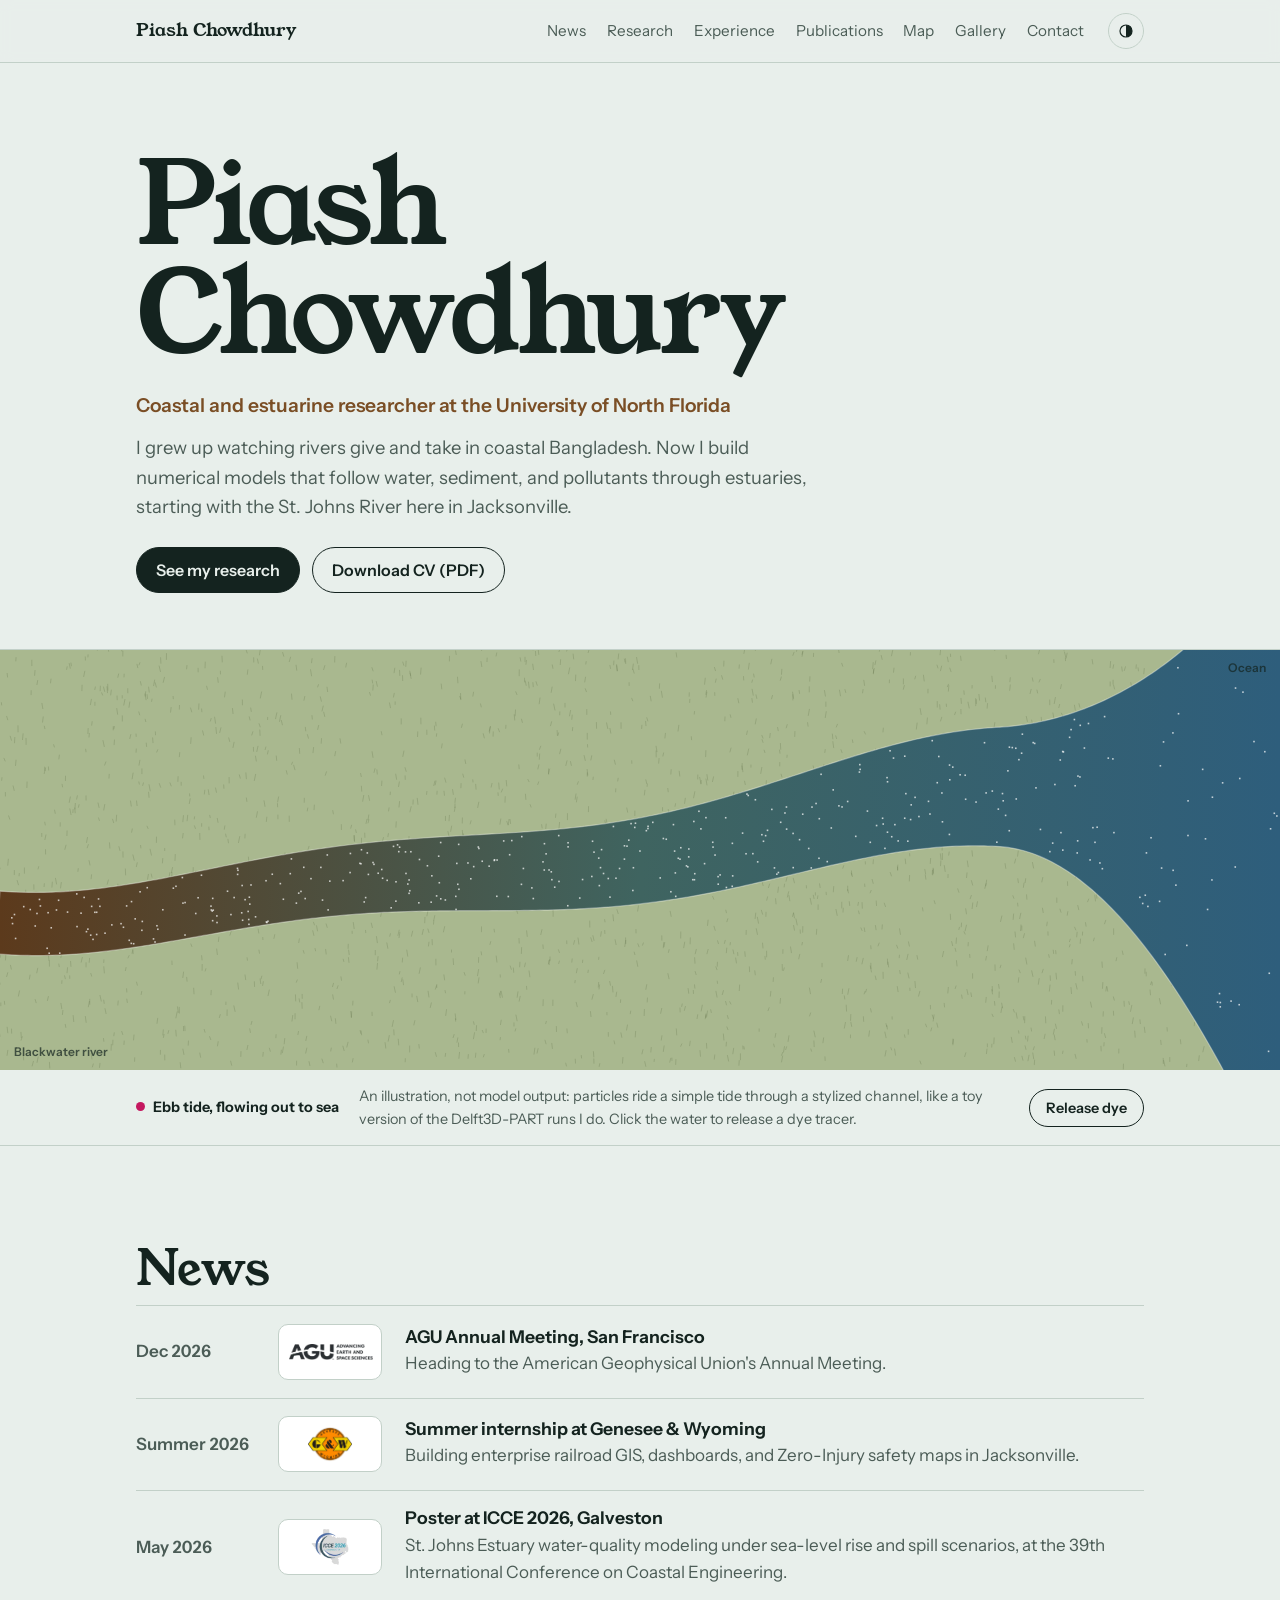
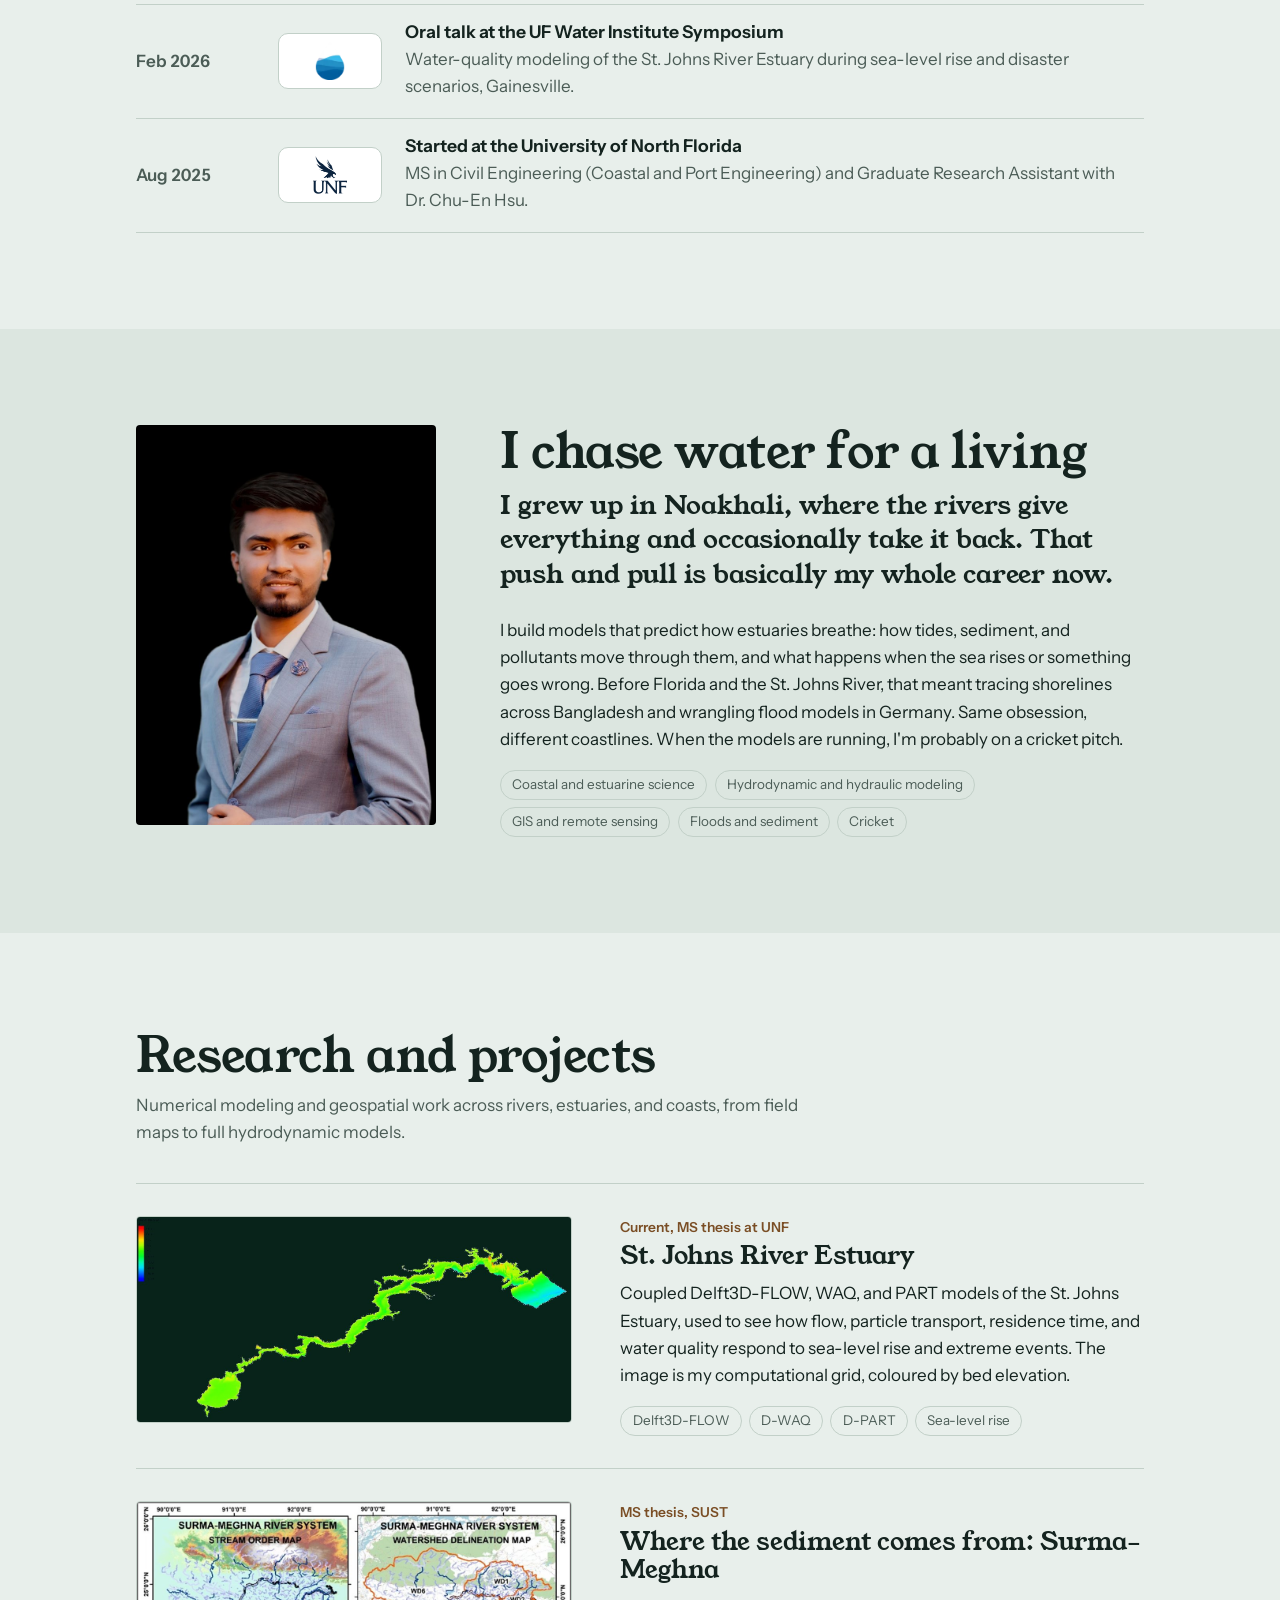
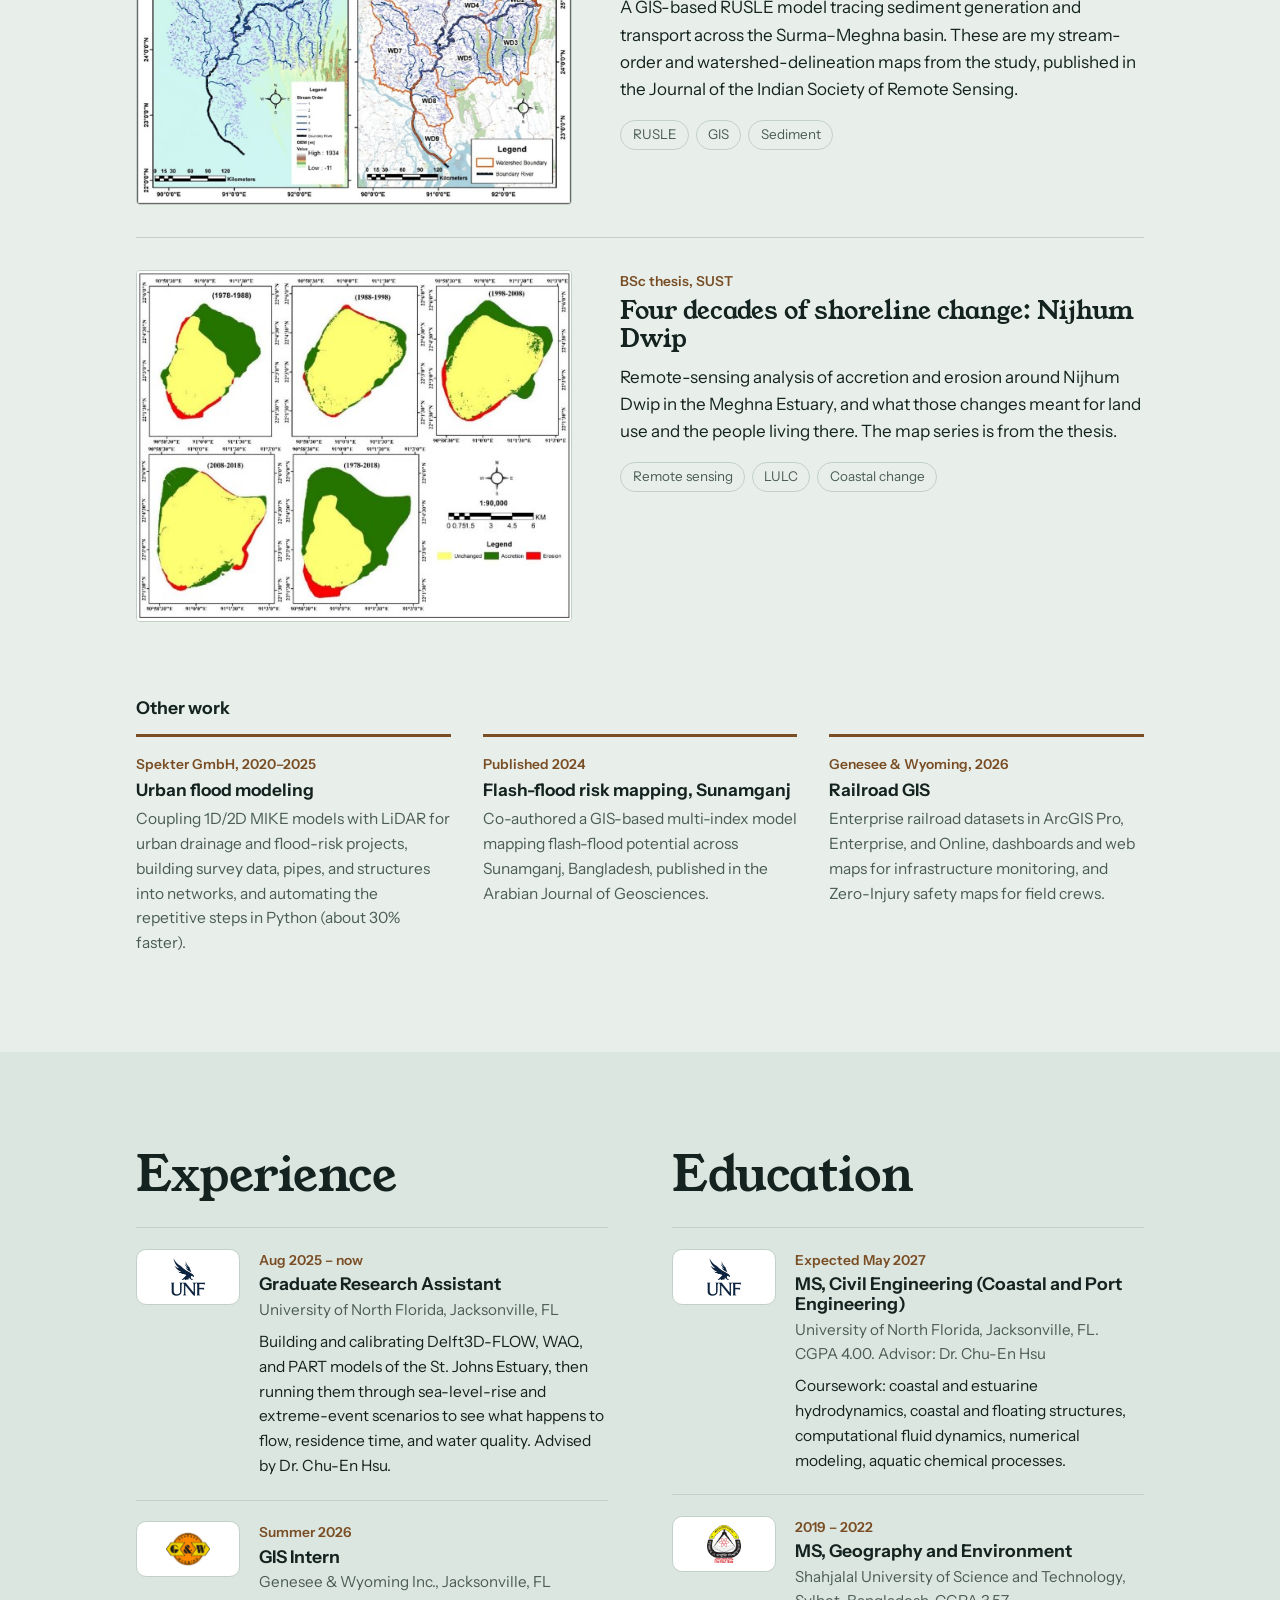
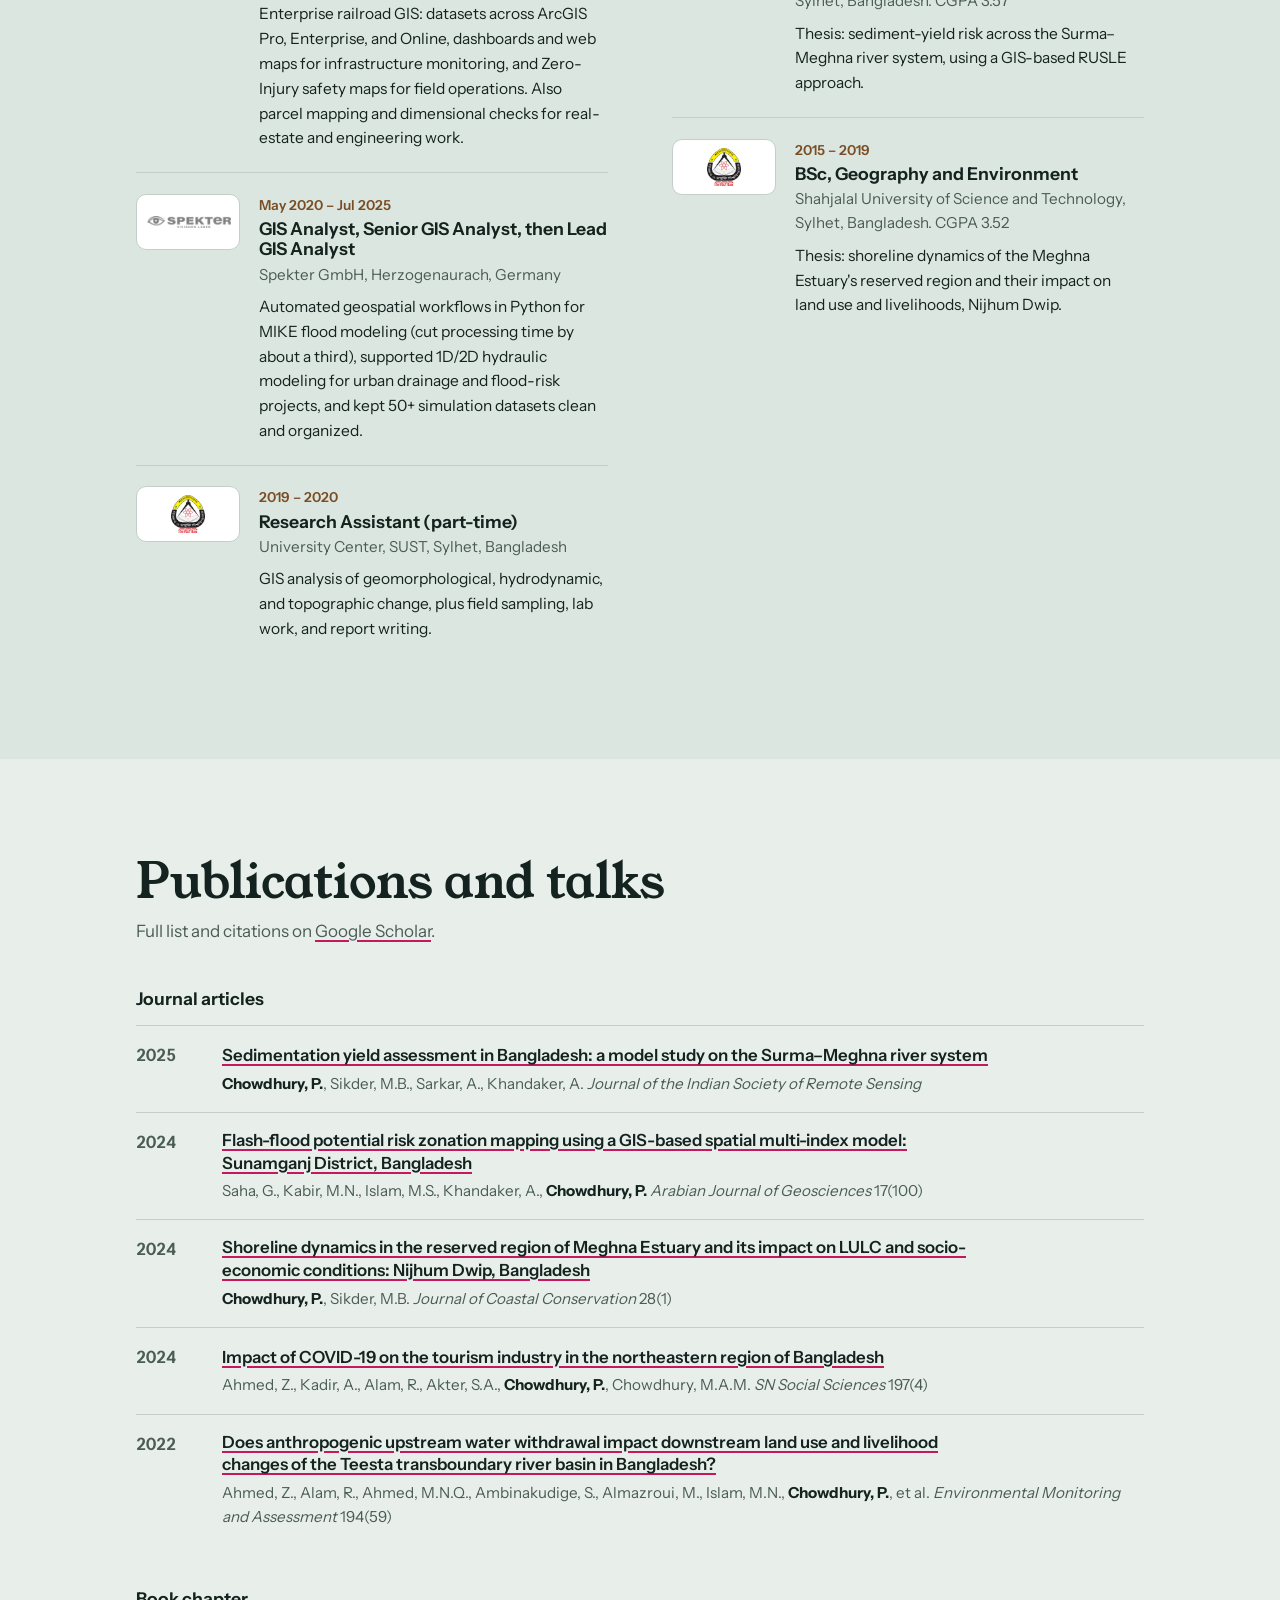
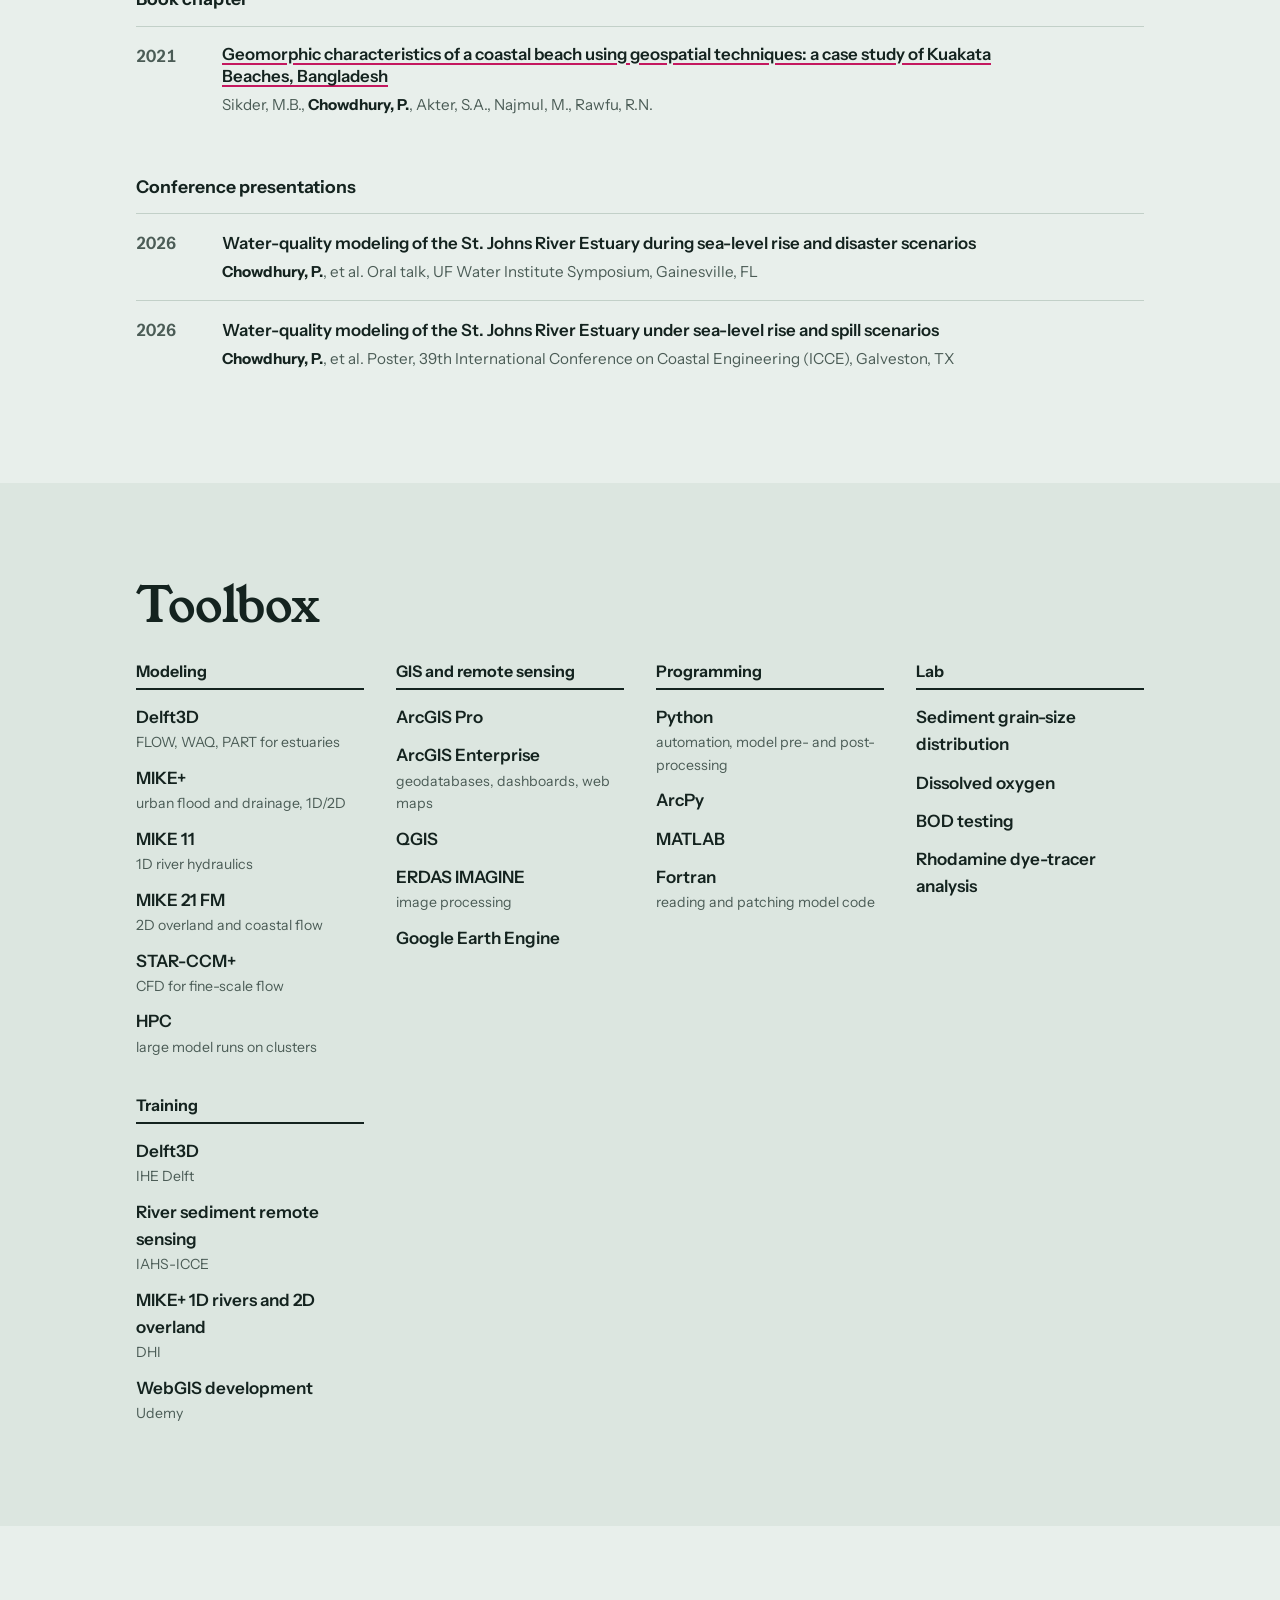
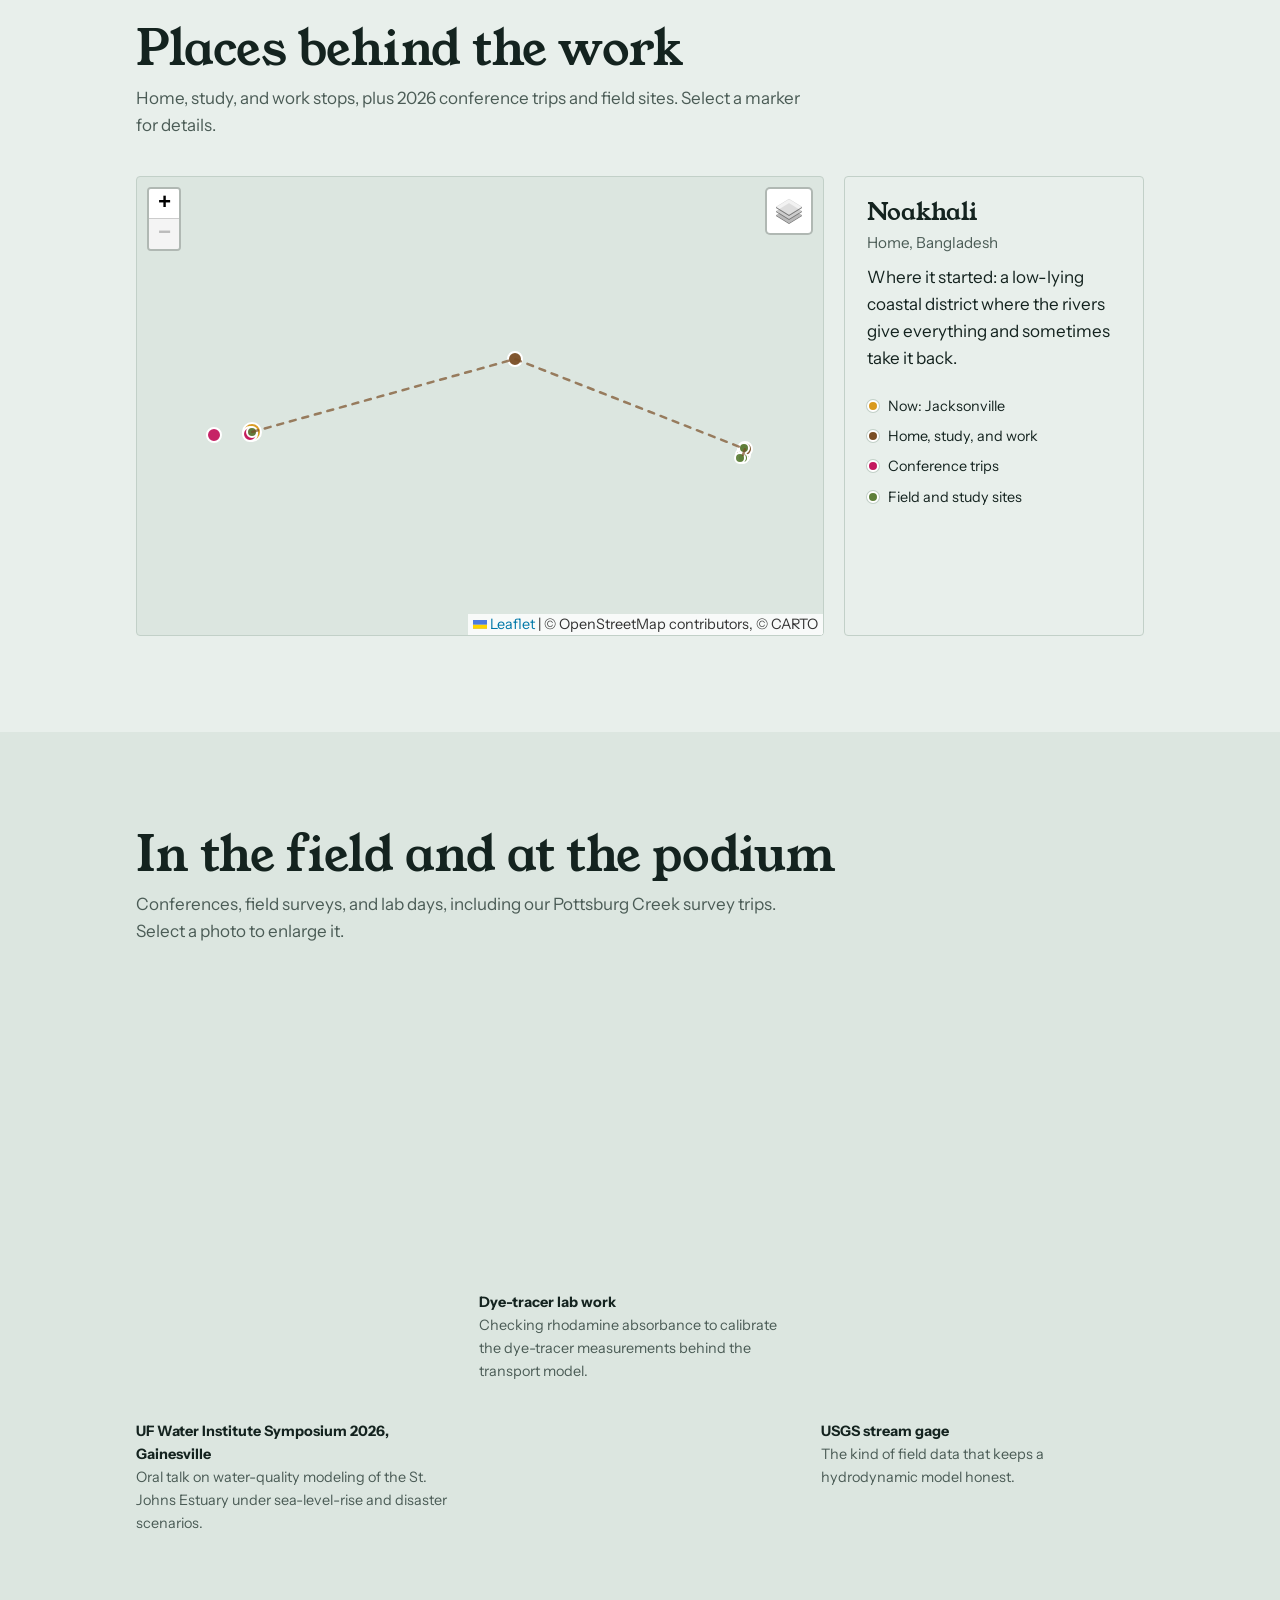
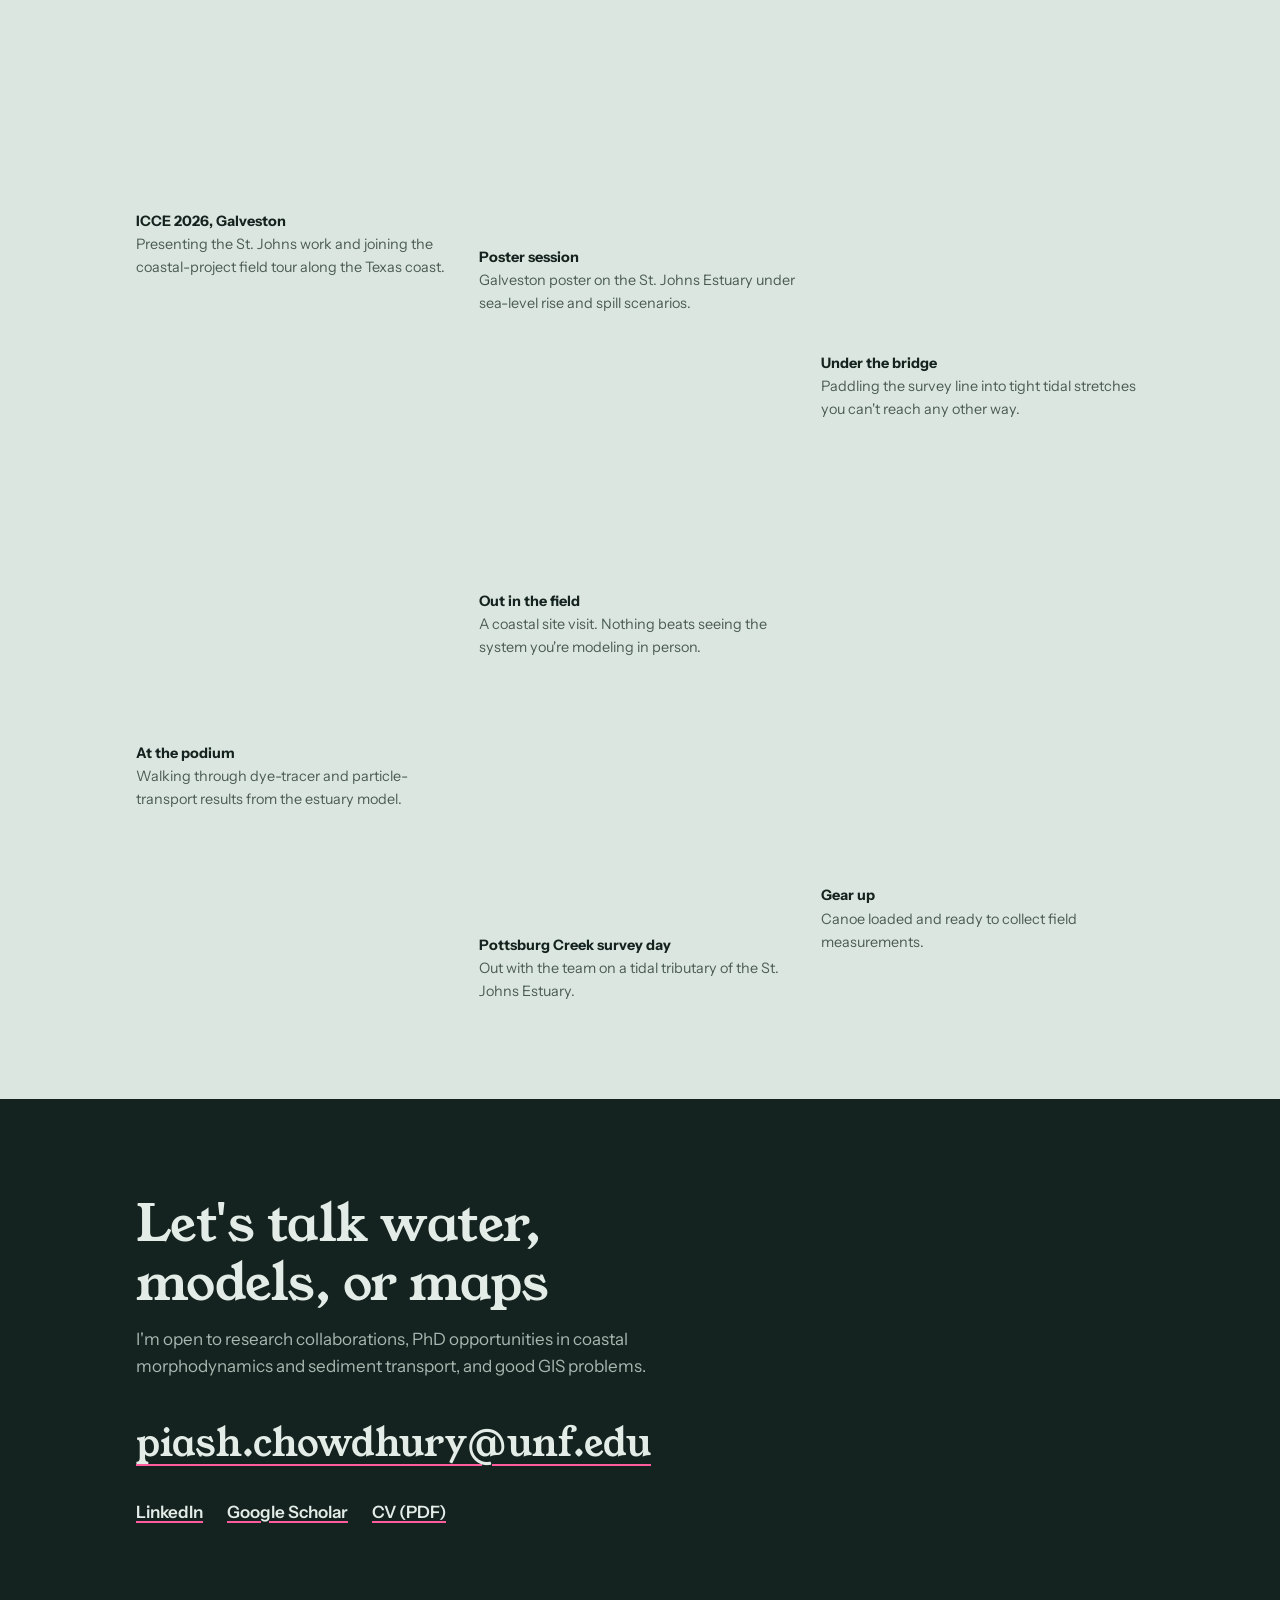
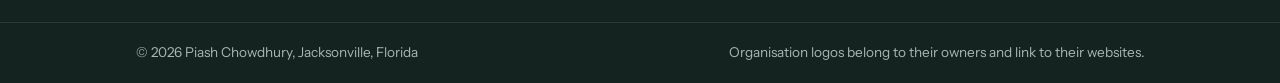
==== commit 3dd25a5a: "Redesign: Tracer theme, news, org logos, security fixes New estuary-themed design with tide/dye hero" ====
--- a/index.html
+++ b/index.html
@@ -1,285 +1,353 @@
 <!DOCTYPE html>
-<html lang="en" data-theme="light">
+<html lang="en">
 <head>
-<meta charset="UTF-8" />
-<meta name="viewport" content="width=device-width, initial-scale=1.0" />
-<title>Piash Chowdhury — Coastal & Estuarine Researcher</title>
-<meta name="description" content="Piash Chowdhury — coastal & estuarine researcher at the University of North Florida. Hydrodynamic and water-quality modeling (Delft3D), GIS, remote sensing, and sediment transport." />
-<meta name="author" content="Piash Chowdhury" />
-<meta property="og:title" content="Piash Chowdhury — Coastal & Estuarine Researcher" />
-<meta property="og:description" content="Modeling how water, sediment, and quality move through coasts and estuaries." />
-<meta property="og:type" content="website" />
-<meta property="og:image" content="images/portrait.jpg" />
-<link rel="preconnect" href="https://fonts.googleapis.com">
-<link rel="preconnect" href="https://fonts.gstatic.com" crossorigin>
-<link href="https://fonts.googleapis.com/css2?family=Space+Grotesk:wght@400;500;600;700&family=Inter:wght@400;450;500;600&family=Space+Mono:wght@400;700&display=swap" rel="stylesheet">
+<meta charset="UTF-8">
+<meta name="viewport" content="width=device-width, initial-scale=1">
+<meta http-equiv="Content-Security-Policy" content="default-src 'self'; script-src 'self'; style-src 'self'; font-src 'self'; img-src 'self' https://*.basemaps.cartocdn.com https://*.tile.openstreetmap.org https://server.arcgisonline.com; connect-src 'self'; object-src 'none'; base-uri 'self'; form-action 'none'; upgrade-insecure-requests">
+<meta name="referrer" content="strict-origin-when-cross-origin">
+<title>Piash Chowdhury | Coastal and estuarine modeling</title>
+<meta name="description" content="Piash Chowdhury, coastal and estuarine researcher at the University of North Florida. Hydrodynamic, water-quality, and particle-tracking models of the St. Johns River Estuary with Delft3D, plus GIS and remote sensing.">
+<meta name="author" content="Piash Chowdhury">
+<link rel="canonical" href="https://piash-chowdhury.github.io/my-portfolio/">
+<meta property="og:type" content="website">
+<meta property="og:url" content="https://piash-chowdhury.github.io/my-portfolio/">
+<meta property="og:title" content="Piash Chowdhury | Coastal and estuarine modeling">
+<meta property="og:description" content="Following water, sediment, and dye through estuaries.">
+<meta property="og:image" content="https://piash-chowdhury.github.io/my-portfolio/images/portrait.jpg">
+<meta name="twitter:card" content="summary">
+<meta name="color-scheme" content="light dark">
 <link rel="icon" type="image/svg+xml" href="images/favicon.svg">
+<link rel="preload" href="assets/fonts/young-serif.woff2" as="font" type="font/woff2" crossorigin>
+<link rel="preload" href="assets/fonts/instrument-sans.woff2" as="font" type="font/woff2" crossorigin>
 <link rel="stylesheet" href="assets/vendor/leaflet/leaflet.css">
-<link rel="stylesheet" href="assets/css/style.css">
+<link rel="stylesheet" href="assets/css/site.css">
+<script src="assets/js/theme.js"></script>
 </head>
 <body>
-<div class="scroll-progress" id="scrollProgress"></div>
-
-<header class="nav">
-  <div class="wrap nav-inner">
-    <a class="brand" href="#top"><span class="mark"></span>Piash Chowdhury</a>
-    <nav class="nav-links" id="navlinks">
-      <a href="#about">About</a><a href="#journey">Journey</a><a href="#research">Research</a>
-      <a href="#experience">Experience</a><a href="#education">Education</a><a href="#publications">Publications</a>
-      <a href="#skills">Skills</a><a href="#gallery">Gallery</a><a href="#contact">Contact</a>
+<a class="skip" href="#main">Skip to content</a>
+
+<header class="top">
+  <div class="wrap top-inner">
+    <a class="brand" href="#main">Piash Chowdhury</a>
+    <nav aria-label="Sections">
+      <button class="menu-btn" id="menuBtn" type="button" aria-expanded="false" aria-controls="navlinks">Menu</button>
+      <ul class="nav" id="navlinks">
+        <li><a href="#news">News</a></li>
+        <li><a href="#research">Research</a></li>
+        <li><a href="#experience">Experience</a></li>
+        <li><a href="#publications">Publications</a></li>
+        <li><a href="#journey">Map</a></li>
+        <li><a href="#gallery">Gallery</a></li>
+        <li><a href="#contact">Contact</a></li>
+      </ul>
     </nav>
-    <div class="nav-right">
-      <button class="icon-btn" id="themeBtn" aria-label="Toggle color theme" title="Toggle theme">
-        <svg class="theme-icon-light" viewBox="0 0 24 24" fill="none" stroke="currentColor" stroke-width="1.8" stroke-linecap="round"><circle cx="12" cy="12" r="4.2"/><path d="M12 2v2M12 20v2M4.2 4.2l1.4 1.4M18.4 18.4l1.4 1.4M2 12h2M20 12h2M4.2 19.8l1.4-1.4M18.4 5.6l1.4-1.4"/></svg>
-        <svg class="theme-icon-dark" viewBox="0 0 24 24" fill="none" stroke="currentColor" stroke-width="1.8" stroke-linecap="round" stroke-linejoin="round"><path d="M21 12.8A9 9 0 1 1 11.2 3a7 7 0 0 0 9.8 9.8z"/></svg>
-      </button>
-      <button class="icon-btn menu-btn" id="menuBtn" aria-label="Menu"><svg viewBox="0 0 24 24" fill="none" stroke="currentColor" stroke-width="1.8" stroke-linecap="round"><path d="M3 6h18M3 12h18M3 18h18"/></svg></button>
-    </div>
+    <button class="theme-btn" id="themeBtn" type="button" aria-label="Switch to dark theme">
+      <svg viewBox="0 0 24 24" aria-hidden="true"><circle cx="12" cy="12" r="8"/><path d="M12 4a8 8 0 0 1 0 16z"/></svg>
+    </button>
   </div>
 </header>
 
-<a id="top"></a>
-<section class="hero">
-  <canvas class="hero-flow" id="flow" aria-hidden="true"></canvas>
-  <div class="hero-slides" id="slides">
-    <div class="slide" style="background-image:url('images/hero-bg1.jpg')"></div>
-    <div class="slide" style="background-image:url('images/hero-bg2.jpg')"></div>
-  </div>
-  <div class="hero-scrim"></div><div class="hero-wash"></div>
-  <svg class="hero-contours" viewBox="0 0 1200 620" preserveAspectRatio="xMidYMid slice" aria-hidden="true">
-    <path d="M-50,120 C220,60 420,180 640,140 C900,95 1050,200 1260,150"/>
-    <path d="M-50,190 C220,130 430,250 660,205 C920,155 1060,270 1260,215"/>
-    <path d="M-50,265 C240,205 440,320 690,270 C940,225 1080,335 1260,285"/>
-    <path d="M-50,345 C240,285 460,395 700,345 C960,300 1090,405 1260,360"/>
-    <path d="M-50,430 C250,370 470,475 720,425 C980,380 1110,480 1260,440"/>
-    <path d="M-50,520 C250,465 480,560 730,515 C1000,470 1120,565 1260,530"/>
-  </svg>
-  <div class="wrap hero-inner">
-    <div class="hero-copy reveal">
-      <span class="eyebrow">30.32&#176;N&nbsp; 81.66&#176;W&nbsp;&#183;&nbsp;Jacksonville, FL</span>
-      <h1>Hi, I'm<br><span class="accent">Piash</span></h1>
-      <p class="role">Coastal &amp; estuarine researcher &#183; GIS person at heart</p>
-      <p class="lede">I grew up watching rivers give and take in coastal Bangladesh &mdash; and I've been hooked on water ever since. These days I build numerical models of how water, sediment, and pollutants move through estuaries, right now the St. Johns River here in Jacksonville. Equal parts maps, models, and curiosity.</p>
-      <div class="hero-cta">
-        <a class="btn primary" href="#research">See what I work on
-          <svg viewBox="0 0 24 24" fill="none" stroke="currentColor" stroke-width="2" stroke-linecap="round"><path d="M5 12h14M13 6l6 6-6 6"/></svg></a>
-        <a class="btn ghost" href="assets/Piash_Chowdhury_CV.pdf" target="_blank" rel="noopener">
-          <svg viewBox="0 0 24 24" fill="none" stroke="currentColor" stroke-width="2" stroke-linecap="round" stroke-linejoin="round"><path d="M12 3v12m0 0 4-4m-4 4-4-4M4 17v2a2 2 0 0 0 2 2h12a2 2 0 0 0 2-2v-2"/></svg>
-          Download CV</a>
-        <a class="btn ghost" href="#contact">Say hello</a>
+<main id="main">
+
+<section class="hero" aria-labelledby="name-h">
+  <div class="wrap hero-text">
+    <h1 id="name-h">Piash Chowdhury</h1>
+    <p class="role">Coastal and estuarine researcher at the University of North Florida</p>
+    <p class="lede">I grew up watching rivers give and take in coastal Bangladesh. Now I build numerical models that follow water, sediment, and pollutants through estuaries, starting with the St.&nbsp;Johns River here in Jacksonville.</p>
+    <div class="cta">
+      <a class="btn solid" href="#research">See my research</a>
+      <a class="btn" href="assets/Piash_Chowdhury_CV.pdf" download>Download CV (PDF)</a>
+    </div>
+  </div>
+
+  <figure class="river">
+    <canvas id="river" aria-label="Illustration of an estuary channel with particles moving on the tide" role="img"></canvas>
+    <figcaption class="wrap river-cap">
+      <span class="tide" id="tide" aria-live="polite">Ebb tide, flowing out to sea</span>
+      <span class="hint">An illustration, not model output: particles ride a simple tide through a stylized channel, like a toy version of the Delft3D-PART runs I do. Click the water to release a dye tracer.</span>
+      <button class="btn small" id="dyeBtn" type="button">Release dye</button>
+    </figcaption>
+  </figure>
+</section>
+
+<section class="sec" id="news" aria-labelledby="news-h">
+  <div class="wrap">
+    <h2 id="news-h">News</h2>
+    <ol class="news">
+      <li class="note" data-date="2026-12-01">
+        <time datetime="2026-12">Dec 2026</time>
+        <a class="org" href="https://www.agu.org/" target="_blank" rel="noopener noreferrer" aria-label="American Geophysical Union website"><img src="images/logo-agu.webp" width="200" height="39" alt=""></a>
+        <div><h3>AGU Annual Meeting, San Francisco</h3><p>Heading to the American Geophysical Union's Annual Meeting.</p></div>
+      </li>
+      <li class="note" data-date="2026-05-01">
+        <time datetime="2026-06">Summer 2026</time>
+        <a class="org" href="https://www.gwrr.com/" target="_blank" rel="noopener noreferrer" aria-label="Genesee &amp; Wyoming website"><img src="images/logo-gw.png" width="181" height="157" alt=""></a>
+        <div><h3>Summer internship at Genesee &amp; Wyoming</h3><p>Building enterprise railroad GIS, dashboards, and Zero-Injury safety maps in Jacksonville.</p></div>
+      </li>
+      <li class="note" data-date="2026-05-17">
+        <time datetime="2026-05">May 2026</time>
+        <a class="org" href="https://www.icce2026.com/" target="_blank" rel="noopener noreferrer" aria-label="ICCE 2026 website"><img src="images/logo-icce.webp" width="128" height="128" alt=""></a>
+        <div><h3>Poster at ICCE 2026, Galveston</h3><p>St. Johns Estuary water-quality modeling under sea-level rise and spill scenarios, at the 39th International Conference on Coastal Engineering.</p></div>
+      </li>
+      <li class="note" data-date="2026-02-24">
+        <time datetime="2026-02">Feb 2026</time>
+        <a class="org" href="https://waterinstitute.ufl.edu/" target="_blank" rel="noopener noreferrer" aria-label="UF Water Institute website"><img src="images/logo-ufwi.webp" width="96" height="96" alt=""></a>
+        <div><h3>Oral talk at the UF Water Institute Symposium</h3><p>Water-quality modeling of the St. Johns River Estuary during sea-level rise and disaster scenarios, Gainesville.</p></div>
+      </li>
+      <li class="note" data-date="2025-08-01">
+        <time datetime="2025-08">Aug 2025</time>
+        <a class="org" href="https://www.unf.edu/" target="_blank" rel="noopener noreferrer" aria-label="University of North Florida website"><img src="images/logo-unf.png" width="267" height="300" alt=""></a>
+        <div><h3>Started at the University of North Florida</h3><p>MS in Civil Engineering (Coastal and Port Engineering) and Graduate Research Assistant with Dr.&nbsp;Chu-En Hsu.</p></div>
+      </li>
+    </ol>
+  </div>
+</section>
+
+<section class="sec tint" id="about" aria-labelledby="about-h">
+  <div class="wrap about">
+    <img class="portrait" src="images/portrait.jpg" width="760" height="1141" alt="Portrait of Piash Chowdhury" loading="lazy">
+    <div>
+      <h2 id="about-h">I chase water for a living</h2>
+      <p class="big">I grew up in Noakhali, where the rivers give everything and occasionally take it back. That push and pull is basically my whole career now.</p>
+      <p>I build models that predict how estuaries breathe: how tides, sediment, and pollutants move through them, and what happens when the sea rises or something goes wrong. Before Florida and the St.&nbsp;Johns River, that meant tracing shorelines across Bangladesh and wrangling flood models in Germany. Same obsession, different coastlines. When the models are running, I'm probably on a cricket pitch.</p>
+      <ul class="tags">
+        <li>Coastal and estuarine science</li><li>Hydrodynamic and hydraulic modeling</li>
+        <li>GIS and remote sensing</li><li>Floods and sediment</li><li>Cricket</li>
+      </ul>
+    </div>
+  </div>
+</section>
+
+<section class="sec" id="research" aria-labelledby="research-h">
+  <div class="wrap">
+    <h2 id="research-h">Research and projects</h2>
+    <p class="sub">Numerical modeling and geospatial work across rivers, estuaries, and coasts, from field maps to full hydrodynamic models.</p>
+
+    <article class="proj">
+      <img src="images/sjre.jpg" width="1200" height="569" alt="Delft3D computational grid of the St. Johns River Estuary, coloured by bed elevation" loading="lazy">
+      <div>
+        <p class="when">Current, MS thesis at UNF</p>
+        <h3>St. Johns River Estuary</h3>
+        <p>Coupled Delft3D-FLOW, WAQ, and PART models of the St.&nbsp;Johns Estuary, used to see how flow, particle transport, residence time, and water quality respond to sea-level rise and extreme events. The image is my computational grid, coloured by bed elevation.</p>
+        <ul class="tags"><li>Delft3D-FLOW</li><li>D-WAQ</li><li>D-PART</li><li>Sea-level rise</li></ul>
       </div>
-    </div>
-    <div class="hero-portrait reveal">
-      <div class="frame"><img src="images/portrait.jpg" alt="Piash Chowdhury" loading="eager" /></div>
-      <div class="depth-tag"><b>St. Johns River</b>estuary &#183; tidal</div>
-    </div>
-  </div>
-</section>
-
-<div class="datum">
-  <div class="wrap datum-inner">
-    <div class="item"><span class="k">Currently</span><span class="v">Grad researcher @ UNF</span></div>
-    <div class="item"><span class="k">Studying</span><span class="v">Coastal &amp; Port Engineering</span></div>
-    <div class="item"><span class="k">Into</span><span class="v">Estuaries, sediment &amp; floods</span></div>
-    <div class="item"><span class="k">Works with</span><span class="v">Delft3D &#183; MIKE &#183; GIS &#183; Python</span></div>
-  </div>
-</div>
-
-<section class="block" id="about">
-  <div class="wrap">
-    <div class="block-head reveal"><span class="eyebrow">About</span><h2 class="section-title">I chase water for a living</h2></div>
-    <div class="about-grid reveal">
-      <p class="lead">I grew up in Noakhali, where the rivers give everything and occasionally take it back. That push-and-pull is basically my whole career now.</p>
-      <p>These days I build models that predict how estuaries breathe &mdash; how tides, sediment, and pollutants move through them, and what happens when the sea rises or something goes wrong. Before Florida and the St. Johns River, that meant tracing shorelines across Bangladesh and wrangling flood models in Germany. Same obsession, different coastlines. When the models are running, I'm probably on a cricket pitch.</p>
-      <div class="about-tags">
-        <span class="tag">Coastal &amp; estuarine science</span><span class="tag">Hydro &amp; hydraulic modeling</span>
-        <span class="tag">GIS &amp; remote sensing</span><span class="tag">Floods &amp; sediment</span><span class="tag">Cricket</span>
+    </article>
+
+    <article class="proj">
+      <img src="images/map-ms.jpg" width="1100" height="765" alt="Stream-order and watershed-delineation maps of the Surma-Meghna basin" loading="lazy">
+      <div>
+        <p class="when">MS thesis, SUST</p>
+        <h3>Where the sediment comes from: Surma–Meghna</h3>
+        <p>A GIS-based RUSLE model tracing sediment generation and transport across the Surma–Meghna basin. These are my stream-order and watershed-delineation maps from the study, published in the Journal of the Indian Society of Remote Sensing.</p>
+        <ul class="tags"><li>RUSLE</li><li>GIS</li><li>Sediment</li></ul>
       </div>
-    </div>
-  </div>
-</section>
-
-<section class="block" id="journey" style="background:var(--bg-2)">
-  <div class="wrap">
-    <div class="block-head reveal"><span class="eyebrow">The Journey</span><h2 class="section-title">Places behind the work</h2>
-      <p class="section-sub">A delta in Bangladesh, a stint with Germany's flood models, and now Florida's estuaries &mdash; plus a few conference road trips and a scatter of field sites. Zoom, pan, switch layers, and click a marker to explore each stop.</p></div>
-    <div class="journey-grid reveal" id="journeyWrap">
-      <div class="journey-wrap">
-        <div id="leafmap" class="leafmap"></div>
+    </article>
+
+    <article class="proj">
+      <img src="images/map-bsc.jpg" width="530" height="427" alt="Shoreline change map series of Nijhum Dwip" loading="lazy">
+      <div>
+        <p class="when">BSc thesis, SUST</p>
+        <h3>Four decades of shoreline change: Nijhum Dwip</h3>
+        <p>Remote-sensing analysis of accretion and erosion around Nijhum Dwip in the Meghna Estuary, and what those changes meant for land use and the people living there. The map series is from the thesis.</p>
+        <ul class="tags"><li>Remote sensing</li><li>LULC</li><li>Coastal change</li></ul>
       </div>
-      <aside class="journey-panel" id="journeyPanel">
-        <div class="jp-badge" id="jpBadge">Stop 01</div>
-        <h3 class="jp-name" id="jpName">Noakhali</h3>
-        <div class="jp-sub" id="jpSub">Home &#183; Bangladesh</div>
-        <p class="jp-desc" id="jpDesc">Home. A low-lying coastal district where the rivers give everything and sometimes take it back &mdash; where the whole water obsession began.</p>
-        <div class="jp-hint">Click a marker to explore &rarr;</div>
+    </article>
+
+    <h3 class="minor">Other work</h3>
+    <div class="other">
+      <article>
+        <p class="when">Spekter GmbH, 2020–2025</p>
+        <h4>Urban flood modeling</h4>
+        <p>Coupling 1D/2D MIKE models with LiDAR for urban drainage and flood-risk projects, building survey data, pipes, and structures into networks, and automating the repetitive steps in Python (about 30% faster).</p>
+      </article>
+      <article>
+        <p class="when">Published 2024</p>
+        <h4>Flash-flood risk mapping, Sunamganj</h4>
+        <p>Co-authored a GIS-based multi-index model mapping flash-flood potential across Sunamganj, Bangladesh, published in the Arabian Journal of Geosciences.</p>
+      </article>
+      <article>
+        <p class="when">Genesee &amp; Wyoming, 2026</p>
+        <h4>Railroad GIS</h4>
+        <p>Enterprise railroad datasets in ArcGIS Pro, Enterprise, and Online, dashboards and web maps for infrastructure monitoring, and Zero-Injury safety maps for field crews.</p>
+      </article>
+    </div>
+  </div>
+</section>
+
+<section class="sec tint" id="experience" aria-labelledby="exp-h">
+  <div class="wrap pair">
+    <div>
+      <h2 id="exp-h">Experience</h2>
+      <ol class="log">
+        <li>
+          <a class="org" href="https://www.unf.edu/" target="_blank" rel="noopener noreferrer" aria-label="University of North Florida website"><img src="images/logo-unf.png" width="267" height="300" alt=""></a>
+          <div><p class="yr">Aug 2025 – now</p><h3>Graduate Research Assistant</h3><p class="org-name">University of North Florida, Jacksonville, FL</p>
+          <p>Building and calibrating Delft3D-FLOW, WAQ, and PART models of the St.&nbsp;Johns Estuary, then running them through sea-level-rise and extreme-event scenarios to see what happens to flow, residence time, and water quality. Advised by Dr.&nbsp;Chu-En Hsu.</p></div>
+        </li>
+        <li>
+          <a class="org" href="https://www.gwrr.com/" target="_blank" rel="noopener noreferrer" aria-label="Genesee &amp; Wyoming website"><img src="images/logo-gw.png" width="181" height="157" alt=""></a>
+          <div><p class="yr">Summer 2026</p><h3>GIS Intern</h3><p class="org-name">Genesee &amp; Wyoming Inc., Jacksonville, FL</p>
+          <p>Enterprise railroad GIS: datasets across ArcGIS Pro, Enterprise, and Online, dashboards and web maps for infrastructure monitoring, and Zero-Injury safety maps for field operations. Also parcel mapping and dimensional checks for real-estate and engineering work.</p></div>
+        </li>
+        <li>
+          <a class="org" href="https://www.spekter.de/" target="_blank" rel="noopener noreferrer" aria-label="Spekter GmbH website"><img src="images/logo-spekter.webp" width="200" height="28" alt=""></a>
+          <div><p class="yr">May 2020 – Jul 2025</p><h3>GIS Analyst, Senior GIS Analyst, then Lead GIS Analyst</h3><p class="org-name">Spekter GmbH, Herzogenaurach, Germany</p>
+          <p>Automated geospatial workflows in Python for MIKE flood modeling (cut processing time by about a third), supported 1D/2D hydraulic modeling for urban drainage and flood-risk projects, and kept 50+ simulation datasets clean and organized.</p></div>
+        </li>
+        <li>
+          <a class="org" href="https://www.sust.edu/" target="_blank" rel="noopener noreferrer" aria-label="Shahjalal University of Science and Technology website"><img src="images/sust.jpg" width="200" height="221" alt=""></a>
+          <div><p class="yr">2019 – 2020</p><h3>Research Assistant (part-time)</h3><p class="org-name">University Center, SUST, Sylhet, Bangladesh</p>
+          <p>GIS analysis of geomorphological, hydrodynamic, and topographic change, plus field sampling, lab work, and report writing.</p></div>
+        </li>
+      </ol>
+    </div>
+    <div>
+      <h2 id="education">Education</h2>
+      <ol class="log">
+        <li>
+          <a class="org" href="https://www.unf.edu/" target="_blank" rel="noopener noreferrer" aria-label="University of North Florida website"><img src="images/logo-unf.png" width="267" height="300" alt=""></a>
+          <div><p class="yr">Expected May 2027</p><h3>MS, Civil Engineering (Coastal and Port Engineering)</h3><p class="org-name">University of North Florida, Jacksonville, FL. CGPA 4.00. Advisor: Dr.&nbsp;Chu-En Hsu</p>
+          <p>Coursework: coastal and estuarine hydrodynamics, coastal and floating structures, computational fluid dynamics, numerical modeling, aquatic chemical processes.</p></div>
+        </li>
+        <li>
+          <a class="org" href="https://www.sust.edu/" target="_blank" rel="noopener noreferrer" aria-label="Shahjalal University of Science and Technology website"><img src="images/sust.jpg" width="200" height="221" alt=""></a>
+          <div><p class="yr">2019 – 2022</p><h3>MS, Geography and Environment</h3><p class="org-name">Shahjalal University of Science and Technology, Sylhet, Bangladesh. CGPA 3.57</p>
+          <p>Thesis: sediment-yield risk across the Surma–Meghna river system, using a GIS-based RUSLE approach.</p></div>
+        </li>
+        <li>
+          <a class="org" href="https://www.sust.edu/" target="_blank" rel="noopener noreferrer" aria-label="Shahjalal University of Science and Technology website"><img src="images/sust.jpg" width="200" height="221" alt=""></a>
+          <div><p class="yr">2015 – 2019</p><h3>BSc, Geography and Environment</h3><p class="org-name">Shahjalal University of Science and Technology, Sylhet, Bangladesh. CGPA 3.52</p>
+          <p>Thesis: shoreline dynamics of the Meghna Estuary's reserved region and their impact on land use and livelihoods, Nijhum Dwip.</p></div>
+        </li>
+      </ol>
+    </div>
+  </div>
+</section>
+
+<section class="sec" id="publications" aria-labelledby="pub-h">
+  <div class="wrap">
+    <h2 id="pub-h">Publications and talks</h2>
+    <p class="sub">Full list and citations on <a href="https://scholar.google.com/citations?user=sWvAjFkAAAAJ" rel="noopener noreferrer" target="_blank">Google Scholar</a>.</p>
+
+    <h3 class="minor">Journal articles</h3>
+    <ol class="pubs">
+      <li><span class="yr">2025</span><div><a href="https://doi.org/10.1007/s12524-024-02037-3" rel="noopener noreferrer" target="_blank">Sedimentation yield assessment in Bangladesh: a model study on the Surma–Meghna river system</a><p><strong>Chowdhury, P.</strong>, Sikder, M.B., Sarkar, A., Khandaker, A. <em>Journal of the Indian Society of Remote Sensing</em></p></div></li>
+      <li><span class="yr">2024</span><div><a href="https://doi.org/10.1007/s12517-024-11907-6" rel="noopener noreferrer" target="_blank">Flash-flood potential risk zonation mapping using a GIS-based spatial multi-index model: Sunamganj District, Bangladesh</a><p>Saha, G., Kabir, M.N., Islam, M.S., Khandaker, A., <strong>Chowdhury, P.</strong> <em>Arabian Journal of Geosciences</em> 17(100)</p></div></li>
+      <li><span class="yr">2024</span><div><a href="https://doi.org/10.1007/s11852-023-01000-7" rel="noopener noreferrer" target="_blank">Shoreline dynamics in the reserved region of Meghna Estuary and its impact on LULC and socio-economic conditions: Nijhum Dwip, Bangladesh</a><p><strong>Chowdhury, P.</strong>, Sikder, M.B. <em>Journal of Coastal Conservation</em> 28(1)</p></div></li>
+      <li><span class="yr">2024</span><div><a href="https://doi.org/10.1007/s43545-024-00998-3" rel="noopener noreferrer" target="_blank">Impact of COVID-19 on the tourism industry in the northeastern region of Bangladesh</a><p>Ahmed, Z., Kadir, A., Alam, R., Akter, S.A., <strong>Chowdhury, P.</strong>, Chowdhury, M.A.M. <em>SN Social Sciences</em> 197(4)</p></div></li>
+      <li><span class="yr">2022</span><div><a href="https://doi.org/10.1007/s10661-021-09726-3" rel="noopener noreferrer" target="_blank">Does anthropogenic upstream water withdrawal impact downstream land use and livelihood changes of the Teesta transboundary river basin in Bangladesh?</a><p>Ahmed, Z., Alam, R., Ahmed, M.N.Q., Ambinakudige, S., Almazroui, M., Islam, M.N., <strong>Chowdhury, P.</strong>, et al. <em>Environmental Monitoring and Assessment</em> 194(59)</p></div></li>
+    </ol>
+
+    <h3 class="minor">Book chapter</h3>
+    <ol class="pubs">
+      <li><span class="yr">2021</span><div><a href="https://doi.org/10.70279/bmj-v5-i2-1014" rel="noopener noreferrer" target="_blank">Geomorphic characteristics of a coastal beach using geospatial techniques: a case study of Kuakata Beaches, Bangladesh</a><p>Sikder, M.B., <strong>Chowdhury, P.</strong>, Akter, S.A., Najmul, M., Rawfu, R.N.</p></div></li>
+    </ol>
+
+    <h3 class="minor">Conference presentations</h3>
+    <ol class="pubs">
+      <li><span class="yr">2026</span><div><span class="t">Water-quality modeling of the St. Johns River Estuary during sea-level rise and disaster scenarios</span><p><strong>Chowdhury, P.</strong>, et al. Oral talk, UF Water Institute Symposium, Gainesville, FL</p></div></li>
+      <li><span class="yr">2026</span><div><span class="t">Water-quality modeling of the St. Johns River Estuary under sea-level rise and spill scenarios</span><p><strong>Chowdhury, P.</strong>, et al. Poster, 39th International Conference on Coastal Engineering (ICCE), Galveston, TX</p></div></li>
+    </ol>
+  </div>
+</section>
+
+<section class="sec tint" id="skills" aria-labelledby="skills-h">
+  <div class="wrap">
+    <h2 id="skills-h">Toolbox</h2>
+    <div class="kit">
+      <div><h3>Modeling</h3><ul>
+        <li>Delft3D <span>FLOW, WAQ, PART for estuaries</span></li>
+        <li>MIKE+ <span>urban flood and drainage, 1D/2D</span></li>
+        <li>MIKE 11 <span>1D river hydraulics</span></li>
+        <li>MIKE 21 FM <span>2D overland and coastal flow</span></li>
+        <li>STAR-CCM+ <span>CFD for fine-scale flow</span></li>
+        <li>HPC <span>large model runs on clusters</span></li></ul></div>
+      <div><h3>GIS and remote sensing</h3><ul>
+        <li>ArcGIS Pro</li><li>ArcGIS Enterprise <span>geodatabases, dashboards, web maps</span></li>
+        <li>QGIS</li><li>ERDAS IMAGINE <span>image processing</span></li><li>Google Earth Engine</li></ul></div>
+      <div><h3>Programming</h3><ul>
+        <li>Python <span>automation, model pre- and post-processing</span></li>
+        <li>ArcPy</li><li>MATLAB</li><li>Fortran <span>reading and patching model code</span></li></ul></div>
+      <div><h3>Lab</h3><ul>
+        <li>Sediment grain-size distribution</li><li>Dissolved oxygen</li><li>BOD testing</li><li>Rhodamine dye-tracer analysis</li></ul></div>
+      <div><h3>Training</h3><ul>
+        <li>Delft3D <span>IHE Delft</span></li><li>River sediment remote sensing <span>IAHS-ICCE</span></li>
+        <li>MIKE+ 1D rivers and 2D overland <span>DHI</span></li><li>WebGIS development <span>Udemy</span></li></ul></div>
+    </div>
+  </div>
+</section>
+
+<section class="sec" id="journey" aria-labelledby="map-h">
+  <div class="wrap">
+    <h2 id="map-h">Places behind the work</h2>
+    <p class="sub">Home, study, and work stops, plus 2026 conference trips and field sites. Select a marker for details.</p>
+    <div class="mapgrid">
+      <div id="leafmap" class="leafmap" role="region" aria-label="Interactive map of places"></div>
+      <aside class="mappanel" aria-live="polite">
+        <h3 id="jpName">Noakhali</h3>
+        <p class="org-name" id="jpSub">Home, Bangladesh</p>
+        <p id="jpDesc">Where it started: a low-lying coastal district where the rivers give everything and sometimes take it back.</p>
+        <ul class="legend">
+          <li><i class="k-now"></i>Now: Jacksonville</li>
+          <li><i class="k-path"></i>Home, study, and work</li>
+          <li><i class="k-trip"></i>Conference trips</li>
+          <li><i class="k-site"></i>Field and study sites</li>
+        </ul>
       </aside>
     </div>
-    <div class="journey-legend reveal">
-      <span><span class="d now"></span>Now &mdash; Jacksonville</span>
-      <span><span class="d"></span>Home, study &amp; work</span>
-      <span><span class="d trip"></span>Conference trips (2026)</span>
-      <span><span class="d site"></span>Field / study sites</span>
-    </div>
-  </div>
-</section>
-
-<section class="block" id="research">
-  <div class="wrap">
-    <div class="block-head reveal"><span class="eyebrow">Research &amp; Projects</span><h2 class="section-title">Things I've worked on</h2>
-      <p class="section-sub">Numerical modeling and geospatial work across rivers, estuaries, and coasts &mdash; from field maps to full hydrodynamic models.</p></div>
-    <div class="cards">
-      <article class="card reveal"><div class="visual"><span class="idx">01</span><span class="era">now</span>
-        <svg class="visual-fallback" viewBox="0 0 400 150" preserveAspectRatio="none"><g fill="none" stroke="var(--contour)" stroke-width="1.4"><path d="M0,40 C90,10 150,60 240,45 C320,25 360,55 400,45"/><path d="M0,70 C90,40 160,90 250,68 C330,50 370,78 400,68"/><path d="M0,100 C90,72 160,118 250,98 C330,80 370,105 400,98"/></g></svg>
-        <img class="visual-photo mesh" src="images/sjre.jpg" alt="Delft3D computational mesh of the St. Johns River Estuary, coloured by bed elevation" loading="lazy"
-             onerror="this.style.display='none'"></div>
-        <div class="body"><h3>St. Johns River Estuary &mdash; the main event</h3>
-        <p>My thesis work: coupled Delft3D-FLOW, WAQ, and PART models of the St. Johns Estuary. That's my actual computational mesh above &mdash; coloured by bed elevation &mdash; used to see how flow, particle transport, residence time, and water quality respond to sea-level rise and extreme events.</p>
-        <div class="chips"><span class="chip">Delft3D-FLOW</span><span class="chip">D-WAQ</span><span class="chip">D-PART</span><span class="chip">Sea-level rise</span></div></div></article>
-
-      <article class="card reveal"><div class="visual"><span class="idx">02</span><span class="era">MS thesis</span>
-        <img src="images/map-ms.jpg" alt="Surma-Meghna stream-order and watershed maps" loading="lazy"></div>
-        <div class="body"><h3>Where the sediment comes from &mdash; Surma&ndash;Meghna</h3>
-        <p>A GIS-based RUSLE model tracing sediment generation and transport across the Surma&ndash;Meghna basin. These are my actual stream-order and watershed-delineation maps from the study &mdash; published in the J. Indian Society of Remote Sensing.</p>
-        <div class="chips"><span class="chip">RUSLE</span><span class="chip">GIS</span><span class="chip">Sediment</span></div></div></article>
-
-      <article class="card reveal"><div class="visual"><span class="idx">03</span><span class="era">BSc thesis</span>
-        <img src="images/map-bsc.jpg" alt="Nijhum Dwip shoreline change maps" loading="lazy"></div>
-        <div class="body"><h3>Four decades of shoreline change &mdash; Nijhum Dwip</h3>
-        <p>Remote-sensing analysis of accretion and erosion around Nijhum Dwip in the Meghna Estuary, and what those changes meant for land use and the people living there. The map series here is straight from the thesis.</p>
-        <div class="chips"><span class="chip">Remote sensing</span><span class="chip">LULC</span><span class="chip">Coastal change</span></div></div></article>
-
-      <article class="card reveal"><div class="visual"><span class="idx">04</span><span class="era">2020&ndash;25</span>
-        <svg viewBox="0 0 400 150" preserveAspectRatio="none"><g fill="none" stroke="var(--contour)" stroke-width="1.2"><path d="M40,15 L40,135 M120,15 L120,135 M200,15 L200,135 M280,15 L280,135 M360,15 L360,135" stroke-width=".8"/><path d="M20,50 L380,100 M20,105 L380,55" stroke-width="1.6"/></g></svg></div>
-        <div class="body"><h3>Urban flood modeling &mdash; Spekter GmbH</h3>
-        <p>Day job in Germany: coupling 1D/2D MIKE models with LiDAR for urban drainage and flood-risk projects, stitching survey data, pipes, and structures into networks &mdash; and automating the repetitive bits in Python (~30% faster).</p>
-        <div class="chips"><span class="chip">MIKE+</span><span class="chip">LiDAR</span><span class="chip">Python</span></div></div></article>
-
-      <article class="card reveal"><div class="visual"><span class="idx">05</span><span class="era">2024</span>
-        <svg viewBox="0 0 400 150" preserveAspectRatio="none"><g fill="none" stroke="var(--contour)" stroke-width="1.4"><path d="M0,40 C90,68 150,20 240,50 C320,76 360,40 400,58"/><path d="M0,80 C90,105 160,60 250,88 C330,110 370,76 400,94"/></g></svg></div>
-        <div class="body"><h3>Flash-flood risk mapping &mdash; Sunamganj</h3>
-        <p>Co-authored a GIS-based multi-index model mapping flash-flood potential across Sunamganj, Bangladesh &mdash; the kind of thing that turns messy spatial layers into something a planner can actually use. Published in Arabian J. of Geosciences.</p>
-        <div class="chips"><span class="chip">Multi-index</span><span class="chip">Flood risk</span><span class="chip">GIS</span></div></div></article>
-
-      <article class="card reveal"><div class="visual"><span class="idx">06</span><span class="era">2026</span>
-        <svg viewBox="0 0 400 150" preserveAspectRatio="none"><g fill="none" stroke="var(--contour)" stroke-width="1.1"><path d="M30,20 L30,130 M100,20 L100,130 M170,20 L170,130 M240,20 L240,130 M310,20 L310,130 M370,20 L370,130" stroke-width=".7"/><path d="M15,75 L385,75" stroke-width="1.4"/></g></svg></div>
-        <div class="body"><h3>Railroad GIS &mdash; Genesee &amp; Wyoming</h3>
-        <p>A summer building enterprise railroad GIS: datasets in ArcGIS Pro / Enterprise / Online, interactive dashboards and web maps, and Zero-Injury safety products to keep field crews safe.</p>
-        <div class="chips"><span class="chip">ArcGIS Enterprise</span><span class="chip">Dashboards</span><span class="chip">Parcel mapping</span></div></div></article>
-    </div>
-  </div>
-</section>
-
-<section class="block" id="experience" style="background:var(--bg-2)">
-  <div class="wrap">
-    <div class="block-head reveal"><span class="eyebrow">Experience</span><h2 class="section-title">The road so far</h2></div>
-    <div class="timeline">
-      <div class="tl-item reveal"><div class="tl-when">Summer 2026</div><span class="orglogo" data-badge="G&amp;W"><img src="images/logo-gw.png" alt="G&amp;W logo" loading="lazy" onerror="this.parentNode.classList.add('noimg')"></span><div><div class="tl-role">GIS Intern</div><div class="tl-org">Genesee &amp; Wyoming Inc. &#183; Jacksonville, FL</div><div class="tl-body">Spent the summer on enterprise railroad GIS &mdash; building and maintaining datasets across ArcGIS Pro, Enterprise, and Online, spinning up dashboards and web maps for infrastructure monitoring, and making Zero-Injury safety maps for field ops. Also pitched in on real-estate and engineering work with parcel mapping and dimensional checks.</div></div></div>
-      <div class="tl-item reveal"><div class="tl-when"><span class="now">Now</span><br>since Aug 2025</div><span class="orglogo" data-badge="UNF"><img src="images/logo-unf.png" alt="UNF logo" loading="lazy" onerror="this.parentNode.classList.add('noimg')"></span><div><div class="tl-role">Graduate Research Assistant</div><div class="tl-org">University of North Florida &#183; Jacksonville, FL</div><div class="tl-body">Building and calibrating Delft3D-FLOW / WAQ / PART models of the St. Johns Estuary, then pushing them through sea-level-rise and extreme-event scenarios to see what happens to flow, residence time, and water quality. Lots of big environmental datasets, technical writing, and conference talks. Advised by Dr. Chu-En Hsu.</div></div></div>
-      <div class="tl-item reveal"><div class="tl-when">2020&ndash;2025</div><span class="orglogo" data-badge="SPEKTER"><img src="images/logo-spekter.png" alt="SPEKTER logo" loading="lazy" onerror="this.parentNode.classList.add('noimg')"></span><div><div class="tl-role">Lead GIS Analyst</div><div class="tl-org">Spekter GmbH &#183; Herzogenaurach, Germany</div><div class="tl-body">Automated geospatial workflows in Python for MIKE flood modeling (cut processing time by about a third), supported 1D/2D hydraulic modeling for urban drainage and flood-risk projects, and kept 50+ simulation datasets clean and organized.</div></div></div>
-      <div class="tl-item reveal"><div class="tl-when">2019&ndash;2020</div><span class="orglogo" data-badge="SUST"><img src="images/sust.jpg" alt="SUST logo" loading="lazy" onerror="this.parentNode.classList.add('noimg')"></span><div><div class="tl-role">Research Assistant (part-time)</div><div class="tl-org">University Center, SUST &#183; Sylhet, Bangladesh</div><div class="tl-body">Where a lot of this started &mdash; GIS analysis of geomorphological, hydrodynamic, and topographic change, plus field sampling, lab work, and report writing.</div></div></div>
-    </div>
-  </div>
-</section>
-
-<section class="block" id="education">
-  <div class="wrap">
-    <div class="block-head reveal"><span class="eyebrow">Education</span><h2 class="section-title">Where I studied</h2></div>
-    <div class="edu-grid">
-      <div class="edu reveal"><div class="edu-top"><img class="logo" src="images/logo-unf.png" alt="UNF"/><div><div class="deg">MS, Civil Engineering<br>Coastal &amp; Port Engineering</div></div><span class="gpa">CGPA 4.00</span></div>
-        <div class="school">University of North Florida &#183; Jacksonville, FL</div><div class="meta">Expected May 2027 &#183; Advisor: Dr. Chu-En Hsu</div>
-        <div class="thesis"><b>Coursework:</b> Coastal &amp; Estuarine Hydrodynamics, Coastal &amp; Floating Structures, Computational Fluid Dynamics, Numerical Modeling, Aquatic Chemical Processes.</div>
-        <div class="courses"><span class="tag">Delft3D</span><span class="tag">CFD</span><span class="tag">Numerical modeling</span></div></div>
-      <div class="edu reveal"><div class="edu-top"><img class="logo" src="images/sust.jpg" alt="SUST"/><div><div class="deg">MS, Geography &amp; Environment</div></div><span class="gpa">CGPA 3.57</span></div>
-        <div class="school">Shahjalal University of Science &amp; Technology &#183; Sylhet, Bangladesh</div><div class="meta">2019 &ndash; 2022</div>
-        <div class="thesis"><b>Thesis:</b> sediment-yield risk across the Surma&ndash;Meghna river system, using a GIS-based RUSLE approach.</div>
-        <div class="courses"><span class="tag">RUSLE</span><span class="tag">Hydrology</span><span class="tag">Remote sensing</span></div></div>
-      <div class="edu reveal"><div class="edu-top"><img class="logo" src="images/sust.jpg" alt="SUST"/><div><div class="deg">BSc, Geography &amp; Environment</div></div><span class="gpa">CGPA 3.52</span></div>
-        <div class="school">Shahjalal University of Science &amp; Technology &#183; Sylhet, Bangladesh</div><div class="meta">2015 &ndash; 2019</div>
-        <div class="thesis"><b>Thesis:</b> shoreline dynamics of the Meghna Estuary's reserved region and their impact on land use and livelihoods &mdash; Nijhum Dwip.</div>
-        <div class="courses"><span class="tag">GIS</span><span class="tag">Coastal geomorphology</span></div></div>
-    </div>
-  </div>
-</section>
-
-<section class="block" id="publications" style="background:var(--bg-2)">
-  <div class="wrap">
-    <div class="block-head reveal"><span class="eyebrow">Publications &amp; Talks</span><h2 class="section-title">Writing it down</h2></div>
-    <div class="pub-metrics reveal">
-      <div class="metric"><div class="n" data-count="6">0</div><div class="l">Publications</div></div>
-      <div class="metric"><div class="n" data-count="24">0</div><div class="l">Citations (Scholar)</div></div>
-      <div class="metric"><div class="n" data-count="2">0</div><div class="l">Conference talks</div></div>
-    </div>
-    <div class="pub-group reveal"><h3>Peer-reviewed journal articles</h3><div class="pub-list">
-      <a class="pub" href="https://doi.org/10.1007/s12524-024-02037-3" target="_blank" rel="noopener"><span class="dot"></span><div><div class="t">Sedimentation Yield Assessment in Bangladesh: A Model Study on the Surma&ndash;Meghna River System</div><div class="m"><span>Chowdhury, P., Sikder, M.B., Sarkar, A., Khandaker, A. &#183; 2025</span><span class="venue">J. Indian Society of Remote Sensing</span><span>DOI &#8599;</span></div></div></a>
-      <a class="pub" href="https://doi.org/10.1007/s12517-024-11907-6" target="_blank" rel="noopener"><span class="dot"></span><div><div class="t">Flash-flood potential risk zonation mapping using a GIS-based spatial multi-index model: Sunamganj District, Bangladesh</div><div class="m"><span>Saha, G., Kabir, M.N., Islam, M.S., Khandaker, A., Chowdhury, P. &#183; 2024</span><span class="venue">Arabian J. of Geosciences 17(100)</span><span>DOI &#8599;</span></div></div></a>
-      <a class="pub" href="https://doi.org/10.1007/s11852-023-01000-7" target="_blank" rel="noopener"><span class="dot"></span><div><div class="t">Shoreline dynamics in the reserved region of Meghna Estuary and its impact on LULC and socio-economic conditions: Nijhum Dwip, Bangladesh</div><div class="m"><span>Chowdhury, P., Sikder, M.B. &#183; 2024</span><span class="venue">J. of Coastal Conservation 28(1)</span><span>DOI &#8599;</span></div></div></a>
-      <a class="pub" href="https://doi.org/10.1007/s43545-024-00998-3" target="_blank" rel="noopener"><span class="dot"></span><div><div class="t">Impact of COVID-19 on the tourism industry in the northeastern region of Bangladesh</div><div class="m"><span>Ahmed, Z., Kadir, A., Alam, R., Akter, S.A., Chowdhury, P., Chowdhury, M.A.M. &#183; 2024</span><span class="venue">SN Social Sciences 197(4)</span><span>DOI &#8599;</span></div></div></a>
-      <a class="pub" href="https://doi.org/10.1007/s10661-021-09726-3" target="_blank" rel="noopener"><span class="dot"></span><div><div class="t">Does anthropogenic upstream water withdrawal impact downstream land use and livelihood changes of the Teesta transboundary river basin in Bangladesh?</div><div class="m"><span>Ahmed, Z., Alam, R., Ahmed, M.N.Q., Ambinakudige, S., Almazroui, M., Islam, M.N., Chowdhury, P., et al. &#183; 2022</span><span class="venue">Environmental Monitoring &amp; Assessment 194(59)</span><span>DOI &#8599;</span></div></div></a>
-    </div></div>
-    <div class="pub-group reveal"><h3>Book chapter</h3><div class="pub-list">
-      <a class="pub" href="https://doi.org/10.70279/bmj-v5-i2-1014" target="_blank" rel="noopener"><span class="dot"></span><div><div class="t">Geomorphic Characteristics of a Coastal Beach using Geospatial Techniques: A Case Study of Kuakata Beaches, Bangladesh</div><div class="m"><span>Sikder, M.B., Chowdhury, P., Akter, S.A., Najmul, M., Rawfu, R.N. &#183; 2021</span><span>DOI &#8599;</span></div></div></a>
-    </div></div>
-    <div class="pub-group reveal"><h3>Conference presentations</h3><div class="pub-list">
-      <div class="pub"><span class="dot"></span><div><div class="t">Water-Quality Modeling of the St. Johns River Estuary during Sea-Level Rise and Disaster Scenarios</div><div class="m"><span>Chowdhury, P. et al. &#183; 2026</span><span class="venue">UF Water Institute Symposium, Gainesville, FL</span><span class="badge">Oral</span></div></div></div>
-      <div class="pub"><span class="dot"></span><div><div class="t">Water-Quality Modeling of the St. Johns River Estuary under Sea-Level Rise and Spill Scenarios</div><div class="m"><span>Chowdhury, P. et al. &#183; 2026</span><span class="venue">39th Intl. Conference on Coastal Engineering (ICCE), Galveston, TX</span><span class="badge">Poster</span></div></div></div>
-    </div></div>
-  </div>
-</section>
-
-<section class="block" id="skills">
-  <div class="wrap">
-    <div class="block-head reveal"><span class="eyebrow">Skills</span><h2 class="section-title">My toolbox</h2>
-      <p class="section-sub">The modeling, geospatial, programming, and lab tools I reach for.</p></div>
-    <div class="toolbox reveal">
-      <div class="tk-tabs" id="tkTabs"><button class="tk-tab active" data-cat="all" type="button">All</button><button class="tk-tab" data-cat="modeling" type="button">Modeling</button><button class="tk-tab" data-cat="gis" type="button">GIS &amp; RS</button><button class="tk-tab" data-cat="code" type="button">Programming</button><button class="tk-tab" data-cat="lab" type="button">Lab</button><button class="tk-tab" data-cat="training" type="button">Training</button></div>
-      <div class="tk-grid" id="tkGrid"><button class="tk-chip" type="button" data-cat="modeling" data-desc="FLOW + WAQ + PART for estuary hydrodynamics &amp; water quality &mdash; my main modeling tool."><span class="tk-dot"></span>Delft3D</button><button class="tk-chip" type="button" data-cat="modeling" data-desc="Urban flood &amp; drainage modeling across 1D/2D networks."><span class="tk-dot"></span>MIKE+</button><button class="tk-chip" type="button" data-cat="modeling" data-desc="1D river hydraulics."><span class="tk-dot"></span>MIKE 11</button><button class="tk-chip" type="button" data-cat="modeling" data-desc="2D flexible-mesh overland and coastal flow."><span class="tk-dot"></span>MIKE 21 FM</button><button class="tk-chip" type="button" data-cat="modeling" data-desc="CFD for detailed, fine-scale flow problems."><span class="tk-dot"></span>STAR-CCM+</button><button class="tk-chip" type="button" data-cat="modeling" data-desc="Running large model jobs on compute clusters."><span class="tk-dot"></span>HPC</button><button class="tk-chip" type="button" data-cat="gis" data-desc="Everyday mapping, cartography, and spatial analysis."><span class="tk-dot"></span>ArcGIS Pro</button><button class="tk-chip" type="button" data-cat="gis" data-desc="Enterprise geodatabases, dashboards, and web maps."><span class="tk-dot"></span>ArcGIS Enterprise</button><button class="tk-chip" type="button" data-cat="gis" data-desc="Open-source GIS workhorse for quick analysis."><span class="tk-dot"></span>QGIS</button><button class="tk-chip" type="button" data-cat="gis" data-desc="Remote-sensing image processing and classification."><span class="tk-dot"></span>ERDAS IMAGINE</button><button class="tk-chip" type="button" data-cat="gis" data-desc="Planet-scale satellite analysis in the cloud."><span class="tk-dot"></span>Google Earth Engine</button><button class="tk-chip" type="button" data-cat="code" data-desc="Automation, data wrangling, and model pre/post-processing."><span class="tk-dot"></span>Python</button><button class="tk-chip" type="button" data-cat="code" data-desc="Scripting and automating ArcGIS geoprocessing."><span class="tk-dot"></span>ArcPy</button><button class="tk-chip" type="button" data-cat="code" data-desc="Analyzing and visualizing model output."><span class="tk-dot"></span>MATLAB</button><button class="tk-chip" type="button" data-cat="code" data-desc="Reading and patching legacy numerical-model code."><span class="tk-dot"></span>Fortran</button><button class="tk-chip" type="button" data-cat="lab" data-desc="Grain-size and sediment characterization."><span class="tk-dot"></span>Sediment distribution</button><button class="tk-chip" type="button" data-cat="lab" data-desc="Water-quality measurement in field and lab."><span class="tk-dot"></span>Dissolved oxygen (DO)</button><button class="tk-chip" type="button" data-cat="lab" data-desc="Biochemical oxygen demand for water quality."><span class="tk-dot"></span>BOD testing</button><button class="tk-chip" type="button" data-cat="training" data-desc="Formal training in Delft3D modeling."><span class="tk-dot"></span>Delft3D &mdash; IHE Delft</button><button class="tk-chip" type="button" data-cat="training" data-desc="Remote sensing for river sediment research."><span class="tk-dot"></span>River Sediment RS &mdash; IAHS-ICCE</button><button class="tk-chip" type="button" data-cat="training" data-desc="1D Rivers &amp; 2D Overland modeling course."><span class="tk-dot"></span>MIKE+ &mdash; DHI</button><button class="tk-chip" type="button" data-cat="training" data-desc="Beginner-to-advanced WebGIS development."><span class="tk-dot"></span>WebGIS &mdash; Udemy</button></div>
-      <div class="tk-detail" id="tkDetail"><span class="tk-detail-dot"></span><span id="tkDetailText">Hover any tool to see how I use it &mdash; or filter by category above.</span></div>
-    </div>
-  </div>
-</section>
-
-<section class="block" id="gallery" style="background:var(--bg-2)">
-  <div class="wrap">
-    <div class="block-head reveal"><span class="eyebrow">In the field &amp; at the podium</span><h2 class="section-title">Research, in the wild</h2>
-      <p class="section-sub">Conferences, field surveys, and lab days &mdash; including our Pottsburg Creek survey trips. Tap any photo to enlarge.</p></div>
-    <div class="gallery reveal" id="gallery">
-      <figure data-full="images/g-symposium.jpg"><img src="images/g-symposium.jpg" alt="UF Water Institute Symposium 2026" loading="lazy"><figcaption><b>Gainesville &mdash; UF Water Institute Symposium 2026</b><span>Gave an oral talk on water-quality modeling of the St. Johns Estuary under sea-level-rise and disaster scenarios. A great first big-audience run for the thesis work.</span></figcaption></figure>
-      <figure data-full="images/g-icce.jpg"><img src="images/g-icce.jpg" alt="ICCE 2026 Galveston, Texas" loading="lazy"><figcaption><b>Galveston &mdash; ICCE 2026</b><span>The 39th International Conference on Coastal Engineering in Texas &mdash; presenting the St. Johns work and joining the coastal-project field tour along the Galveston/Texas coast with engineers from around the world.</span></figcaption></figure>
-      <figure data-full="images/g-podium.jpg"><img src="images/g-podium.jpg" alt="Presenting research" loading="lazy"><figcaption><b>At the podium</b><span>Walking through the dye-tracer / particle-transport results from the estuary model.</span></figcaption></figure>
-      <figure data-full="images/g-lab.jpg"><img src="images/g-lab.jpg" alt="Rhodamine absorbance measurement in a spectrophotometer" loading="lazy"><figcaption><b>Lab work &mdash; dye-tracer analysis</b><span>Checking rhodamine absorbance levels in a spectrophotometer &mdash; calibrating the dye-tracer measurements that ground the estuary transport model in real data.</span></figcaption></figure>
-      <figure data-full="images/g-poster.jpg"><img src="images/g-poster.jpg" alt="Poster presentation" loading="lazy"><figcaption><b>Poster session</b><span>Galveston poster on the St. Johns Estuary under sea-level rise and spill scenarios.</span></figcaption></figure>
-      <figure data-full="images/g-field.jpg"><img src="images/g-field.jpg" alt="Coastal field site" loading="lazy"><figcaption><b>Out in the field</b><span>A coastal site visit &mdash; nothing beats seeing the system you're modeling in person.</span></figcaption></figure>
-      <figure data-full="images/g-pottsburg-team.jpg"><img src="images/g-pottsburg-team.jpg" alt="Pottsburg Creek survey team" loading="lazy"><figcaption><b>Pottsburg Creek &mdash; survey day</b><span>Out on the water with the team, surveying Pottsburg Creek &mdash; a tidal tributary that feeds straight into the St. Johns Estuary I model.</span></figcaption></figure>
-      <figure data-full="images/g-pottsburg-gage.jpg"><img src="images/g-pottsburg-gage.jpg" alt="USGS stream gaging station on Pottsburg Creek" loading="lazy"><figcaption><b>USGS stream gage</b><span>A USGS hydrologic monitoring / stream-gaging station on the creek &mdash; the kind of field data that keeps a hydrodynamic model honest.</span></figcaption></figure>
-      <figure data-full="images/g-pottsburg-bridge.jpg"><img src="images/g-pottsburg-bridge.jpg" alt="Paddling under a bridge on Pottsburg Creek" loading="lazy"><figcaption><b>Under the bridge</b><span>Paddling the survey line beneath a crossing &mdash; getting into the tight, tidal stretches you can't reach any other way.</span></figcaption></figure>
-      <figure data-full="images/g-pottsburg-canoe.jpg"><img src="images/g-pottsburg-canoe.jpg" alt="Canoe loaded for the Pottsburg Creek survey" loading="lazy"><figcaption><b>Gear up</b><span>Canoe loaded and ready &mdash; heading out to collect field measurements on Pottsburg Creek.</span></figcaption></figure>
-
-    </div>
-  </div>
-</section>
-
-<section class="contact" id="contact">
-  <div class="wrap contact-inner">
-    <div class="reveal"><span class="eyebrow">Contact</span><h2>Let's talk water, models, or maps.</h2>
-      <p>Always up for research collaborations, PhD opportunities in coastal morphodynamics and sediment transport, or a good GIS problem. Drop me a line.</p></div>
-    <div class="contact-links reveal">
-      <a class="clink" href="mailto:piash.chowdhury@unf.edu"><svg viewBox="0 0 24 24" fill="none" stroke="currentColor" stroke-width="1.8"><rect x="3" y="5" width="18" height="14" rx="2"/><path d="m3 7 9 6 9-6"/></svg><span>piash.chowdhury@unf.edu<br><span class="sub">Email</span></span></a>
-      <a class="clink" href="https://www.linkedin.com/in/piash-chowdhury-12a081115" target="_blank" rel="noopener"><svg viewBox="0 0 24 24" fill="currentColor"><path d="M4.98 3.5A2.5 2.5 0 1 1 0 3.5a2.5 2.5 0 0 1 4.98 0zM.5 8h4V24h-4zM8 8h3.8v2.2h.05c.53-1 1.83-2.2 3.77-2.2 4.03 0 4.78 2.65 4.78 6.1V24h-4v-7.1c0-1.7-.03-3.9-2.38-3.9s-2.74 1.86-2.74 3.78V24H8z"/></svg><span>in/piash-chowdhury<br><span class="sub">LinkedIn</span></span></a>
-      <a class="clink" href="https://scholar.google.com/citations?user=sWvAjFkAAAAJ" target="_blank" rel="noopener"><svg viewBox="0 0 24 24" fill="currentColor"><path d="M12 2 1 8.5 12 15l9-5.32V17h2V8.5zM5 13.18v3.32L12 21l7-4.5v-3.32L12 17z"/></svg><span>Google Scholar<br><span class="sub">Publications &amp; citations</span></span></a>
-      <a class="clink" href="assets/Piash_Chowdhury_CV.pdf" target="_blank" rel="noopener"><svg viewBox="0 0 24 24" fill="none" stroke="currentColor" stroke-width="1.8" stroke-linecap="round" stroke-linejoin="round"><path d="M14 3v5h5M14 3l5 5v11a1 1 0 0 1-1 1H6a1 1 0 0 1-1-1V4a1 1 0 0 1 1-1z"/></svg><span>Curriculum Vitae<br><span class="sub">PDF download</span></span></a>
-    </div>
-  </div>
-</section>
-
-<footer class="foot"><div class="wrap foot-inner">
-  <p>&copy; 2026 Piash Chowdhury &mdash; built with a lot of water on the brain.</p>
-  <span class="coord">JACKSONVILLE, FL &#183; 30.3322&#176; N, 81.6557&#176; W</span>
-</div></footer>
-
-<div class="lightbox" id="lightbox"><button class="x" id="lbClose" aria-label="Close">&times;</button><img id="lbImg" src="" alt=""><div class="cap" id="lbCap"></div></div>
+    <noscript><p class="sub">The map needs JavaScript. The places are Noakhali, Sylhet, Herzogenaurach, Jacksonville, Gainesville, Galveston, and field sites in Bangladesh and Florida.</p></noscript>
+  </div>
+</section>
+
+<section class="sec tint" id="gallery" aria-labelledby="gal-h">
+  <div class="wrap">
+    <h2 id="gal-h">In the field and at the podium</h2>
+    <p class="sub">Conferences, field surveys, and lab days, including our Pottsburg Creek survey trips. Select a photo to enlarge it.</p>
+    <div class="gallery">
+      <figure><button type="button" data-full="images/g-symposium.jpg"><img src="images/g-symposium.jpg" width="1200" height="1600" alt="Presenting at the UF Water Institute Symposium 2026" loading="lazy"></button><figcaption><b>UF Water Institute Symposium 2026, Gainesville</b> Oral talk on water-quality modeling of the St. Johns Estuary under sea-level-rise and disaster scenarios.</figcaption></figure>
+      <figure><button type="button" data-full="images/g-icce.jpg"><img src="images/g-icce.jpg" width="1200" height="900" alt="At ICCE 2026 in Galveston, Texas" loading="lazy"></button><figcaption><b>ICCE 2026, Galveston</b> Presenting the St. Johns work and joining the coastal-project field tour along the Texas coast.</figcaption></figure>
+      <figure><button type="button" data-full="images/g-podium.jpg"><img src="images/g-podium.jpg" width="1200" height="1600" alt="Presenting research at a podium" loading="lazy"></button><figcaption><b>At the podium</b> Walking through dye-tracer and particle-transport results from the estuary model.</figcaption></figure>
+      <figure><button type="button" data-full="images/g-lab.jpg"><img src="images/g-lab.jpg" width="1200" height="1120" alt="Measuring rhodamine absorbance in a spectrophotometer" loading="lazy"></button><figcaption><b>Dye-tracer lab work</b> Checking rhodamine absorbance to calibrate the dye-tracer measurements behind the transport model.</figcaption></figure>
+      <figure><button type="button" data-full="images/g-poster.jpg"><img src="images/g-poster.jpg" width="1200" height="1600" alt="Poster presentation at ICCE 2026" loading="lazy"></button><figcaption><b>Poster session</b> Galveston poster on the St. Johns Estuary under sea-level rise and spill scenarios.</figcaption></figure>
+      <figure><button type="button" data-full="images/g-field.jpg"><img src="images/g-field.jpg" width="1200" height="900" alt="Coastal field site" loading="lazy"></button><figcaption><b>Out in the field</b> A coastal site visit. Nothing beats seeing the system you're modeling in person.</figcaption></figure>
+      <figure><button type="button" data-full="images/g-pottsburg-team.jpg"><img src="images/g-pottsburg-team.jpg" width="640" height="480" alt="Survey team on Pottsburg Creek" loading="lazy"></button><figcaption><b>Pottsburg Creek survey day</b> Out with the team on a tidal tributary of the St. Johns Estuary.</figcaption></figure>
+      <figure><button type="button" data-full="images/g-pottsburg-gage.jpg"><img src="images/g-pottsburg-gage.jpg" width="1200" height="1600" alt="USGS stream-gaging station on Pottsburg Creek" loading="lazy"></button><figcaption><b>USGS stream gage</b> The kind of field data that keeps a hydrodynamic model honest.</figcaption></figure>
+      <figure><button type="button" data-full="images/g-pottsburg-bridge.jpg"><img src="images/g-pottsburg-bridge.jpg" width="240" height="320" alt="Paddling under a bridge on Pottsburg Creek" loading="lazy"></button><figcaption><b>Under the bridge</b> Paddling the survey line into tight tidal stretches you can't reach any other way.</figcaption></figure>
+      <figure><button type="button" data-full="images/g-pottsburg-canoe.jpg"><img src="images/g-pottsburg-canoe.jpg" width="1200" height="1600" alt="Canoe loaded with survey gear" loading="lazy"></button><figcaption><b>Gear up</b> Canoe loaded and ready to collect field measurements.</figcaption></figure>
+    </div>
+  </div>
+</section>
+
+<section class="contact" id="contact" aria-labelledby="contact-h">
+  <div class="wrap">
+    <h2 id="contact-h">Let's talk water, models, or maps</h2>
+    <p>I'm open to research collaborations, PhD opportunities in coastal morphodynamics and sediment transport, and good GIS problems.</p>
+    <a class="mail" href="mailto:piash.chowdhury@unf.edu">piash.chowdhury@unf.edu</a>
+    <ul class="links">
+      <li><a href="https://www.linkedin.com/in/piash-chowdhury-12a081115" rel="noopener noreferrer" target="_blank">LinkedIn</a></li>
+      <li><a href="https://scholar.google.com/citations?user=sWvAjFkAAAAJ" rel="noopener noreferrer" target="_blank">Google Scholar</a></li>
+      <li><a href="assets/Piash_Chowdhury_CV.pdf" download>CV (PDF)</a></li>
+    </ul>
+  </div>
+</section>
+
+</main>
+
+<footer class="foot">
+  <div class="wrap foot-inner">
+    <p>&copy; <span id="year">2026</span> Piash Chowdhury, Jacksonville, Florida</p>
+    <p>Organisation logos belong to their owners and link to their websites.</p>
+  </div>
+</footer>
+
+<dialog class="lightbox" id="lightbox" aria-label="Enlarged photo">
+  <button class="close" id="lbClose" type="button">Close</button>
+  <img id="lbImg" src="images/portrait.jpg" alt="">
+  <p id="lbCap"></p>
+</dialog>
 
 <script src="assets/vendor/leaflet/leaflet.js" defer></script>
-<script src="assets/js/main.js" defer></script>
+<script src="assets/js/river.js" defer></script>
+<script src="assets/js/site.js" defer></script>
 </body>
-</html>+</html>
--- a/assets/css/site.css
+++ b/assets/css/site.css
@@ -0,0 +1,205 @@
+/* Piash Chowdhury portfolio — "Tracer": estuary palette (blackwater, tannin, marsh, sea glass)
+   with rhodamine dye as the one accent. Young Serif for headings, Instrument Sans for text. */
+@font-face{font-family:"Young Serif";src:url("../fonts/young-serif.woff2") format("woff2");font-weight:400;font-style:normal;font-display:swap}
+@font-face{font-family:"Instrument Sans";src:url("../fonts/instrument-sans.woff2") format("woff2-variations"),url("../fonts/instrument-sans.woff2") format("woff2");font-weight:400 700;font-style:normal;font-display:swap}
+
+:root{
+  --paper:#E8EFEB;     /* sea glass */
+  --paper-2:#DCE6E0;
+  --ink:#14231F;       /* blackwater */
+  --ink-2:#4B5C56;
+  --tannin:#7A4E25;    /* St. Johns tannin-stained water */
+  --marsh:#A9B88F;
+  --dye:#C4185F;       /* rhodamine */
+  --rule:#C2D0C8;
+  --chip:#FFFFFF;
+  --head:"Young Serif",Georgia,"Times New Roman",serif;
+  --body:"Instrument Sans",system-ui,-apple-system,"Segoe UI",sans-serif;
+  --wrap:1120px; --gut:clamp(20px,5vw,56px);
+}
+:root[data-theme="dark"]{
+  --paper:#101A17; --paper-2:#16231F; --ink:#E3ECE7; --ink-2:#A6B8B0;
+  --tannin:#C48D58; --marsh:#4D5E44; --dye:#FF5C9E; --rule:#2A3A34; --chip:#F4F7F5;
+}
+
+*,*::before,*::after{box-sizing:border-box}
+html{scroll-behavior:smooth;scroll-padding-top:70px;-webkit-text-size-adjust:100%}
+body{margin:0;background:var(--paper);color:var(--ink);font:400 1.0625rem/1.6 var(--body)}
+img{max-width:100%;height:auto;display:block}
+a{color:inherit;text-decoration-color:var(--dye);text-underline-offset:.2em;text-decoration-thickness:1.5px}
+a:hover{color:var(--dye)}
+:focus-visible{outline:3px solid var(--dye);outline-offset:3px;border-radius:3px}
+h1,h2,h3,h4{margin:0;font-weight:400;line-height:1.15}
+h1,h2{font-family:var(--head);letter-spacing:-.01em}
+h3,h4{font-family:var(--body);font-weight:650}
+p{margin:0 0 1em}
+ul,ol{margin:0;padding:0;list-style:none}
+.wrap{max-width:var(--wrap);margin:0 auto;padding:0 var(--gut)}
+.skip{position:absolute;left:-999px;top:8px;z-index:100;background:var(--ink);color:var(--paper);padding:.5rem 1rem}
+.skip:focus{left:8px}
+
+/* header */
+.top{position:sticky;top:0;z-index:50;background:color-mix(in srgb,var(--paper) 94%,transparent);backdrop-filter:blur(6px);border-bottom:1px solid var(--rule)}
+.top-inner{display:flex;align-items:center;gap:1.5rem;height:62px}
+.brand{font-family:var(--head);font-size:1.15rem;text-decoration:none;margin-right:auto}
+.nav{display:flex;gap:1.3rem;font-size:.95rem}
+.nav a{text-decoration:none;color:var(--ink-2)}
+.nav a:hover{color:var(--dye)}
+.menu-btn{display:none}
+.menu-btn,.theme-btn{background:none;border:1px solid var(--rule);color:var(--ink);border-radius:999px;height:36px;padding:0 .9rem;font:inherit;font-size:.9rem;cursor:pointer}
+.theme-btn{width:36px;padding:0;display:grid;place-items:center}
+.theme-btn svg{width:18px;height:18px;fill:none;stroke:currentColor;stroke-width:1.6}
+.theme-btn svg path{fill:currentColor;stroke:none}
+
+/* hero */
+.hero{padding-top:clamp(2.5rem,7vw,5.5rem)}
+.hero h1{font-size:clamp(3rem,9vw,7.2rem);line-height:.95;letter-spacing:-.025em;margin-bottom:1.25rem;max-width:12ch}
+.role{font-size:1.2rem;font-weight:600;color:var(--tannin);margin-bottom:.8rem}
+.lede{font-size:1.15rem;color:var(--ink-2);max-width:56ch}
+.cta{display:flex;flex-wrap:wrap;gap:.7rem;margin-top:1.6rem}
+.btn{display:inline-flex;align-items:center;min-height:46px;padding:0 1.2rem;border-radius:999px;border:1.5px solid var(--ink);font-weight:600;text-decoration:none;color:var(--ink);background:transparent;font-family:inherit;font-size:1rem;cursor:pointer}
+.btn:hover{border-color:var(--dye);color:var(--dye)}
+.btn.solid{background:var(--ink);color:var(--paper)}
+.btn.solid:hover{background:var(--dye);border-color:var(--dye);color:#fff}
+.btn.small{min-height:38px;font-size:.9rem;padding:0 1rem}
+
+.river{margin:clamp(2rem,5vw,3.5rem) 0 0;border-top:1px solid var(--rule);border-bottom:1px solid var(--rule)}
+.river canvas{display:block;width:100%;height:clamp(260px,34vw,420px);cursor:crosshair;touch-action:manipulation}
+.river-cap{display:grid;grid-template-columns:auto 1fr auto;gap:1.25rem;align-items:center;padding-top:.9rem;padding-bottom:.9rem;font-size:.9rem;color:var(--ink-2)}
+.tide{font-weight:650;color:var(--ink);white-space:nowrap}
+.tide::before{content:"";display:inline-block;width:9px;height:9px;border-radius:50%;background:var(--dye);margin-right:.5rem;vertical-align:1px}
+
+/* sections */
+.sec{padding:clamp(3.5rem,8vw,6rem) 0}
+.tint{background:var(--paper-2)}
+.sec h2{font-size:clamp(2rem,4.2vw,3rem);margin-bottom:.5rem}
+.sub{color:var(--ink-2);max-width:62ch;margin-bottom:2.25rem}
+.minor{font-size:1.1rem;margin:2.75rem 0 1rem}
+.when{font-size:.86rem;font-weight:600;color:var(--tannin);margin-bottom:.3rem}
+.org-name{color:var(--ink-2);font-size:.95rem;margin-bottom:.5rem}
+.tags{display:flex;flex-wrap:wrap;gap:.45rem;margin-top:1rem}
+.tags li{font-size:.84rem;padding:.2rem .7rem;border-radius:999px;border:1px solid var(--rule);color:var(--ink-2)}
+
+/* organisation logo chips (always light, so dark logos stay visible in dark mode) */
+.org{display:grid;place-items:center;width:104px;height:56px;padding:8px 10px;border-radius:10px;background:var(--chip);border:1px solid var(--rule);flex:none}
+.org{overflow:hidden}
+.org img{width:auto;height:auto;max-width:84px;max-height:38px;object-fit:contain}
+a.org:hover{border-color:var(--dye)}
+
+/* news */
+.news li{display:grid;grid-template-columns:120px 104px 1fr;gap:1.4rem;align-items:center;padding:1.1rem 0;border-top:1px solid var(--rule)}
+.news li:last-child{border-bottom:1px solid var(--rule)}
+.news time{white-space:nowrap;font-weight:600;color:var(--ink-2);font-variant-numeric:tabular-nums}
+.news h3{font-size:1.1rem;margin-bottom:.2rem}
+.news p{margin:0;color:var(--ink-2)}
+.upcoming{display:inline-block;margin-left:.5rem;font-size:.72rem;font-weight:600;color:#fff;background:var(--dye);padding:.1rem .5rem;border-radius:999px;vertical-align:2px}
+
+/* about */
+.about{display:grid;grid-template-columns:minmax(200px,300px) 1fr;gap:clamp(2rem,5vw,4rem);align-items:start}
+.portrait{border-radius:4px;aspect-ratio:3/4;object-fit:cover;width:100%}
+.big{font-family:var(--head);font-size:clamp(1.3rem,2.2vw,1.6rem);line-height:1.35;max-width:36ch}
+.about p{max-width:64ch}
+
+/* research */
+.proj{display:grid;grid-template-columns:minmax(0,5fr) minmax(0,6fr);gap:clamp(1.5rem,4vw,3rem);padding:2rem 0;border-top:1px solid var(--rule);align-items:start}
+.proj img{border:1px solid var(--rule);border-radius:4px;background:#fff}
+.proj h3{font-family:var(--head);font-weight:400;font-size:1.55rem;margin-bottom:.6rem}
+.proj p{max-width:60ch}
+.other{display:grid;grid-template-columns:repeat(3,1fr);gap:2rem}
+.other article{border-top:3px solid var(--tannin);padding-top:1rem}
+.other h4{font-size:1.08rem;margin-bottom:.45rem}
+.other p:last-child{color:var(--ink-2);font-size:.97rem;margin:0}
+
+/* experience + education */
+.pair{display:grid;grid-template-columns:1fr 1fr;gap:clamp(2rem,5vw,4rem);align-items:start}
+.log{margin-top:1.5rem}
+.log li{display:grid;grid-template-columns:104px 1fr;gap:1.2rem;padding:1.3rem 0;border-top:1px solid var(--rule)}
+.log .yr{font-size:.86rem;font-weight:600;color:var(--tannin);margin-bottom:.2rem}
+.log h3{font-size:1.1rem;margin-bottom:.2rem}
+.log p:last-child{margin:0;font-size:.97rem}
+
+/* publications */
+.pubs li{display:grid;grid-template-columns:70px 1fr;gap:1rem;padding:1rem 0;border-top:1px solid var(--rule)}
+.pubs .yr{font-weight:600;color:var(--ink-2);font-variant-numeric:tabular-nums}
+.pubs a,.pubs .t{font-weight:600;font-size:1.05rem;line-height:1.35;display:inline-block;margin-bottom:.3rem;max-width:70ch}
+.pubs p{margin:0;color:var(--ink-2);font-size:.95rem}
+.pubs strong{color:var(--ink)}
+
+/* skills */
+.kit{display:grid;grid-template-columns:repeat(auto-fit,minmax(180px,1fr));gap:2rem;margin-top:1.75rem}
+.kit h3{font-size:1rem;padding-bottom:.5rem;border-bottom:2px solid var(--ink);margin-bottom:.5rem}
+.kit li{padding:.35rem 0;font-weight:600}
+.kit li span{display:block;font-weight:400;font-size:.88rem;color:var(--ink-2)}
+
+/* map */
+.mapgrid{display:grid;grid-template-columns:1fr 300px;gap:1.25rem}
+.leafmap{height:460px;border:1px solid var(--rule);border-radius:4px;z-index:0;background:var(--paper-2)}
+.mappanel{border:1px solid var(--rule);border-radius:4px;padding:1.4rem}
+.mappanel h3{font-family:var(--head);font-weight:400;font-size:1.5rem;margin-bottom:.3rem}
+.legend{margin-top:1.4rem;font-size:.9rem;display:grid;gap:.45rem}
+.legend i{display:inline-block;width:12px;height:12px;border-radius:50%;margin-right:.55rem;vertical-align:-1px;border:2px solid #fff;box-shadow:0 0 0 1px var(--rule)}
+.k-now{background:#D99A1E}.k-path{background:#7A4E25}.k-trip{background:#C4185F}.k-site{background:#5E7F3A}
+.leaflet-container{font:inherit;font-size:.9rem}
+.leaflet-popup-content b{display:block}
+.leaflet-popup-content span{display:block;color:#4B5C56}
+
+/* gallery */
+.gallery{columns:3 260px;column-gap:1.25rem}
+.gallery figure{break-inside:avoid;margin:0 0 1.5rem}
+.gallery button{display:block;width:100%;padding:0;border:0;background:none;cursor:zoom-in;border-radius:4px;overflow:hidden}
+.gallery button img{width:100%}
+.gallery button:hover img{outline:3px solid var(--dye);outline-offset:-3px}
+.gallery figcaption{font-size:.9rem;color:var(--ink-2);padding-top:.55rem}
+.gallery figcaption b{display:block;color:var(--ink)}
+.lightbox{border:0;padding:1rem;max-width:min(94vw,1100px);max-height:94vh;background:var(--paper);color:var(--ink);border-radius:6px}
+.lightbox::backdrop{background:rgba(10,20,17,.85)}
+.lightbox img{max-height:78vh;width:auto;margin:0 auto}
+.lightbox p{margin:.75rem 0 0;font-size:.95rem}
+.lightbox .close{display:block;margin:0 0 .75rem auto;background:var(--ink);color:var(--paper);border:0;border-radius:999px;padding:.45rem 1rem;font:inherit;font-weight:600;cursor:pointer}
+
+/* contact + footer */
+.contact{background:#14231F;color:#E3ECE7;padding:clamp(3.5rem,8vw,6rem) 0}
+.contact h2{font-size:clamp(2rem,4.5vw,3.2rem);margin-bottom:.8rem;max-width:18ch}
+.contact p{color:#A6B8B0;max-width:52ch}
+.mail{display:inline-block;font-family:var(--head);font-size:clamp(1.4rem,4vw,2.4rem);margin:1rem 0 1.5rem;text-decoration-color:#FF5C9E;word-break:break-word}
+.mail:hover{color:#FF8DBB}
+.links{display:flex;flex-wrap:wrap;gap:1.5rem;font-weight:600}
+.links a{text-decoration-color:#FF5C9E}
+.links a:hover{color:#FF8DBB}
+.contact :focus-visible{outline-color:#FF8DBB}
+.foot{background:#14231F;color:#A6B8B0;font-size:.85rem;border-top:1px solid #2A3A34}
+.foot-inner{display:flex;justify-content:space-between;gap:1rem;flex-wrap:wrap;padding-top:1.2rem;padding-bottom:1.2rem}
+.foot p{margin:0}
+
+/* 404 */
+.notfound{min-height:100vh;display:grid;align-items:center}
+.notfound h1{font-size:clamp(2.6rem,7vw,4.5rem);margin-bottom:1rem}
+
+/* responsive */
+@media (max-width:900px){
+  .about,.pair,.mapgrid,.proj{grid-template-columns:1fr}
+  .other{grid-template-columns:1fr}
+  .portrait{max-width:240px}
+  .leafmap{height:380px}
+  .river-cap{grid-template-columns:1fr auto}
+  .river-cap .hint{grid-column:1 / -1;grid-row:2}
+}
+@media (max-width:820px){
+  .menu-btn{display:inline-block}
+  .nav{display:none;position:absolute;top:62px;left:0;right:0;flex-direction:column;gap:0;background:var(--paper);border-bottom:1px solid var(--rule);padding:.5rem var(--gut) 1rem}
+  .nav.open{display:flex}
+  .nav a{display:block;padding:.7rem 0;font-size:1.05rem}
+  nav{order:2}.theme-btn{order:1}
+}
+@media (max-width:600px){
+  .news li{grid-template-columns:88px 1fr;gap:.4rem 1rem;align-items:start}
+  .news time{grid-column:2}
+  .news .org{grid-row:1 / span 2;width:88px;height:48px}
+  .news li > div{grid-column:2}
+  .log li{grid-template-columns:80px 1fr}
+  .log .org{width:80px;height:46px}
+  .org img{max-width:66px;max-height:30px}
+  .pubs li{grid-template-columns:1fr;gap:.2rem}
+}
+@media (prefers-reduced-motion:reduce){html{scroll-behavior:auto}}
+@media print{.top,.river,#journey,#gallery,.lightbox{display:none}body{background:#fff;color:#000}}
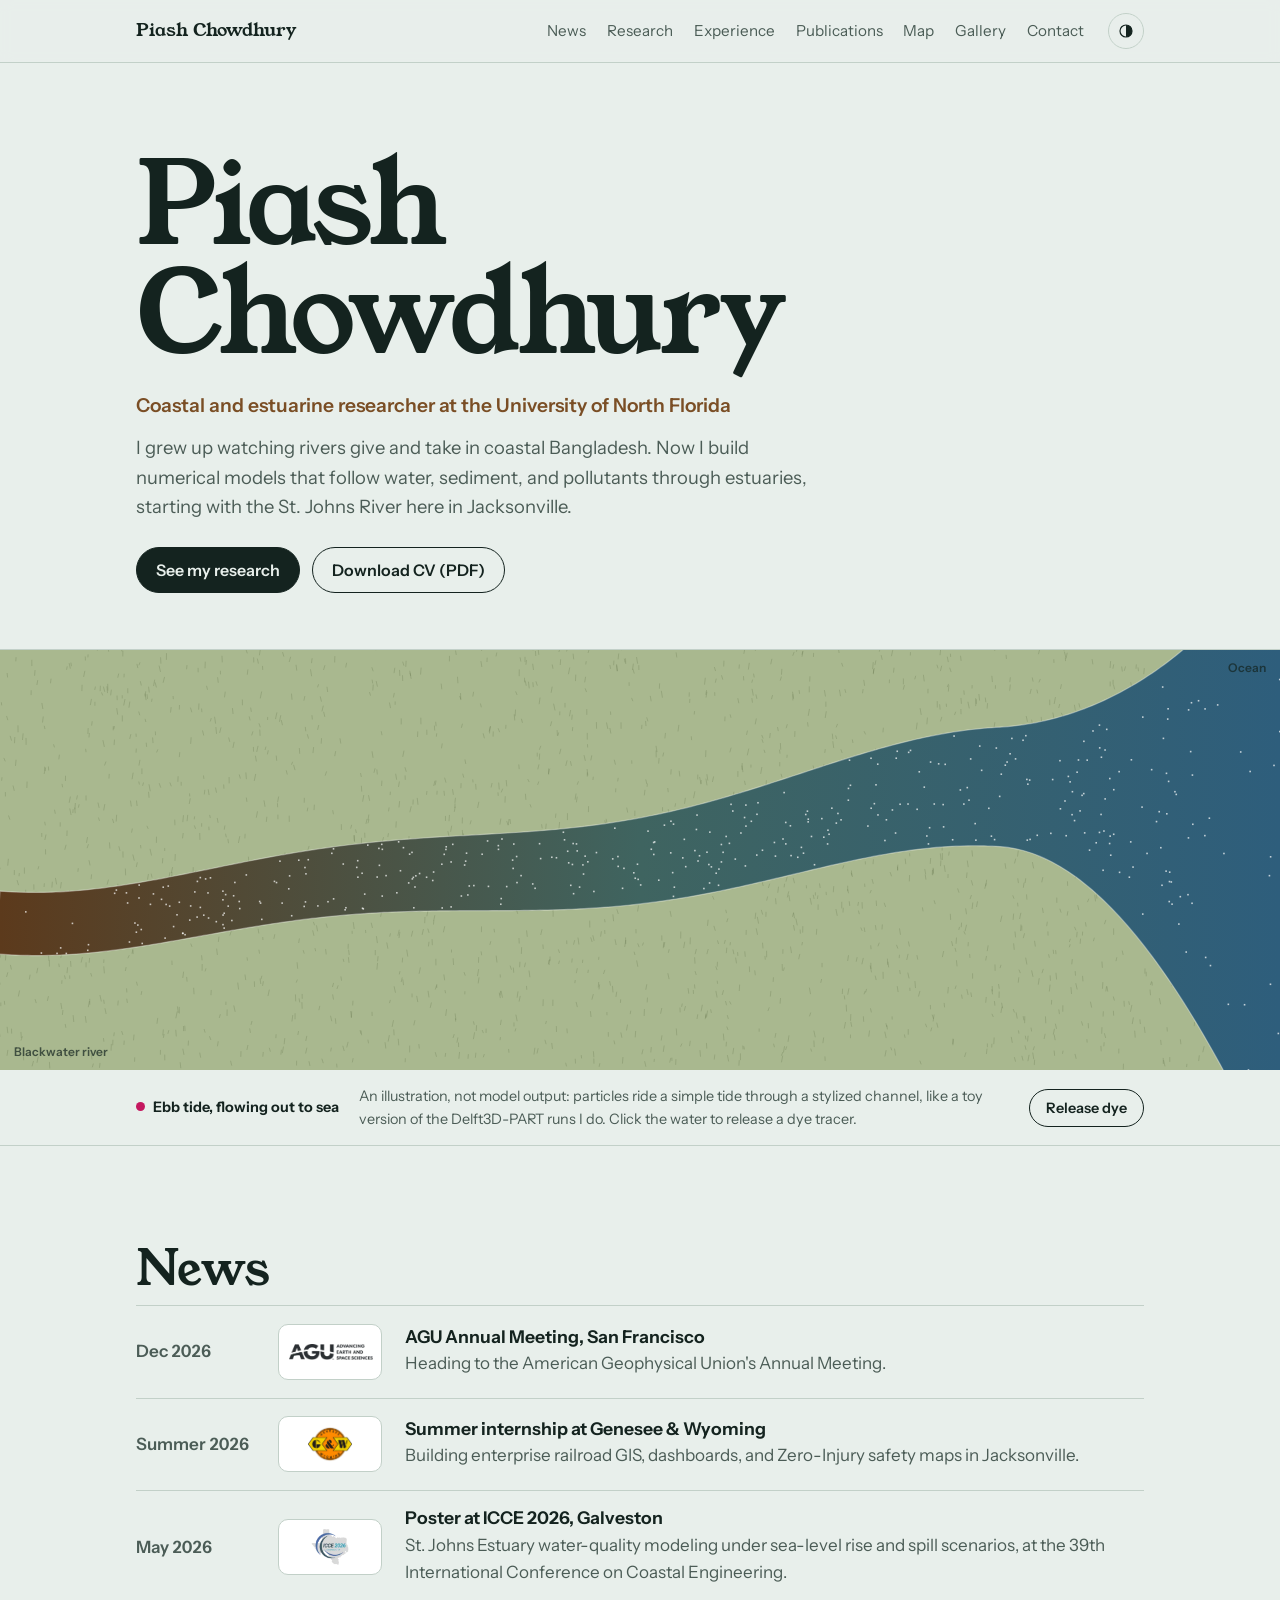
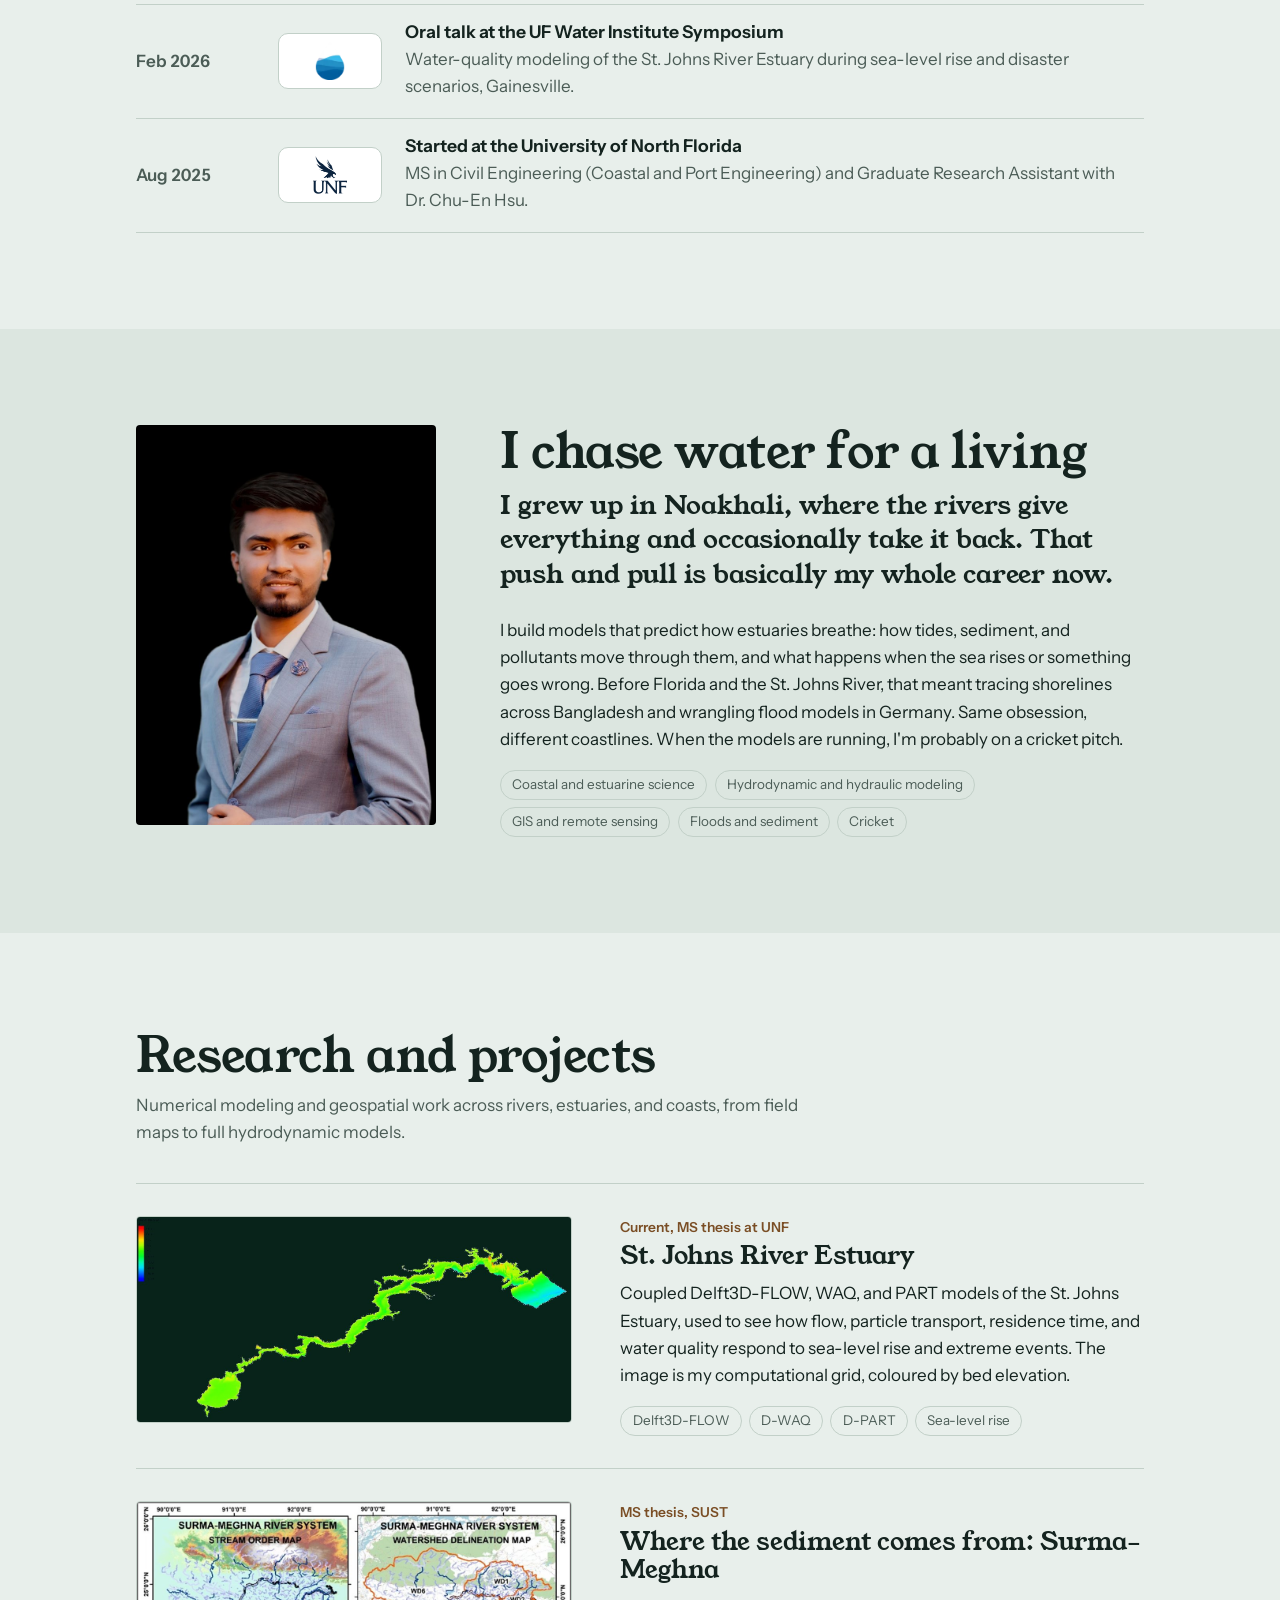
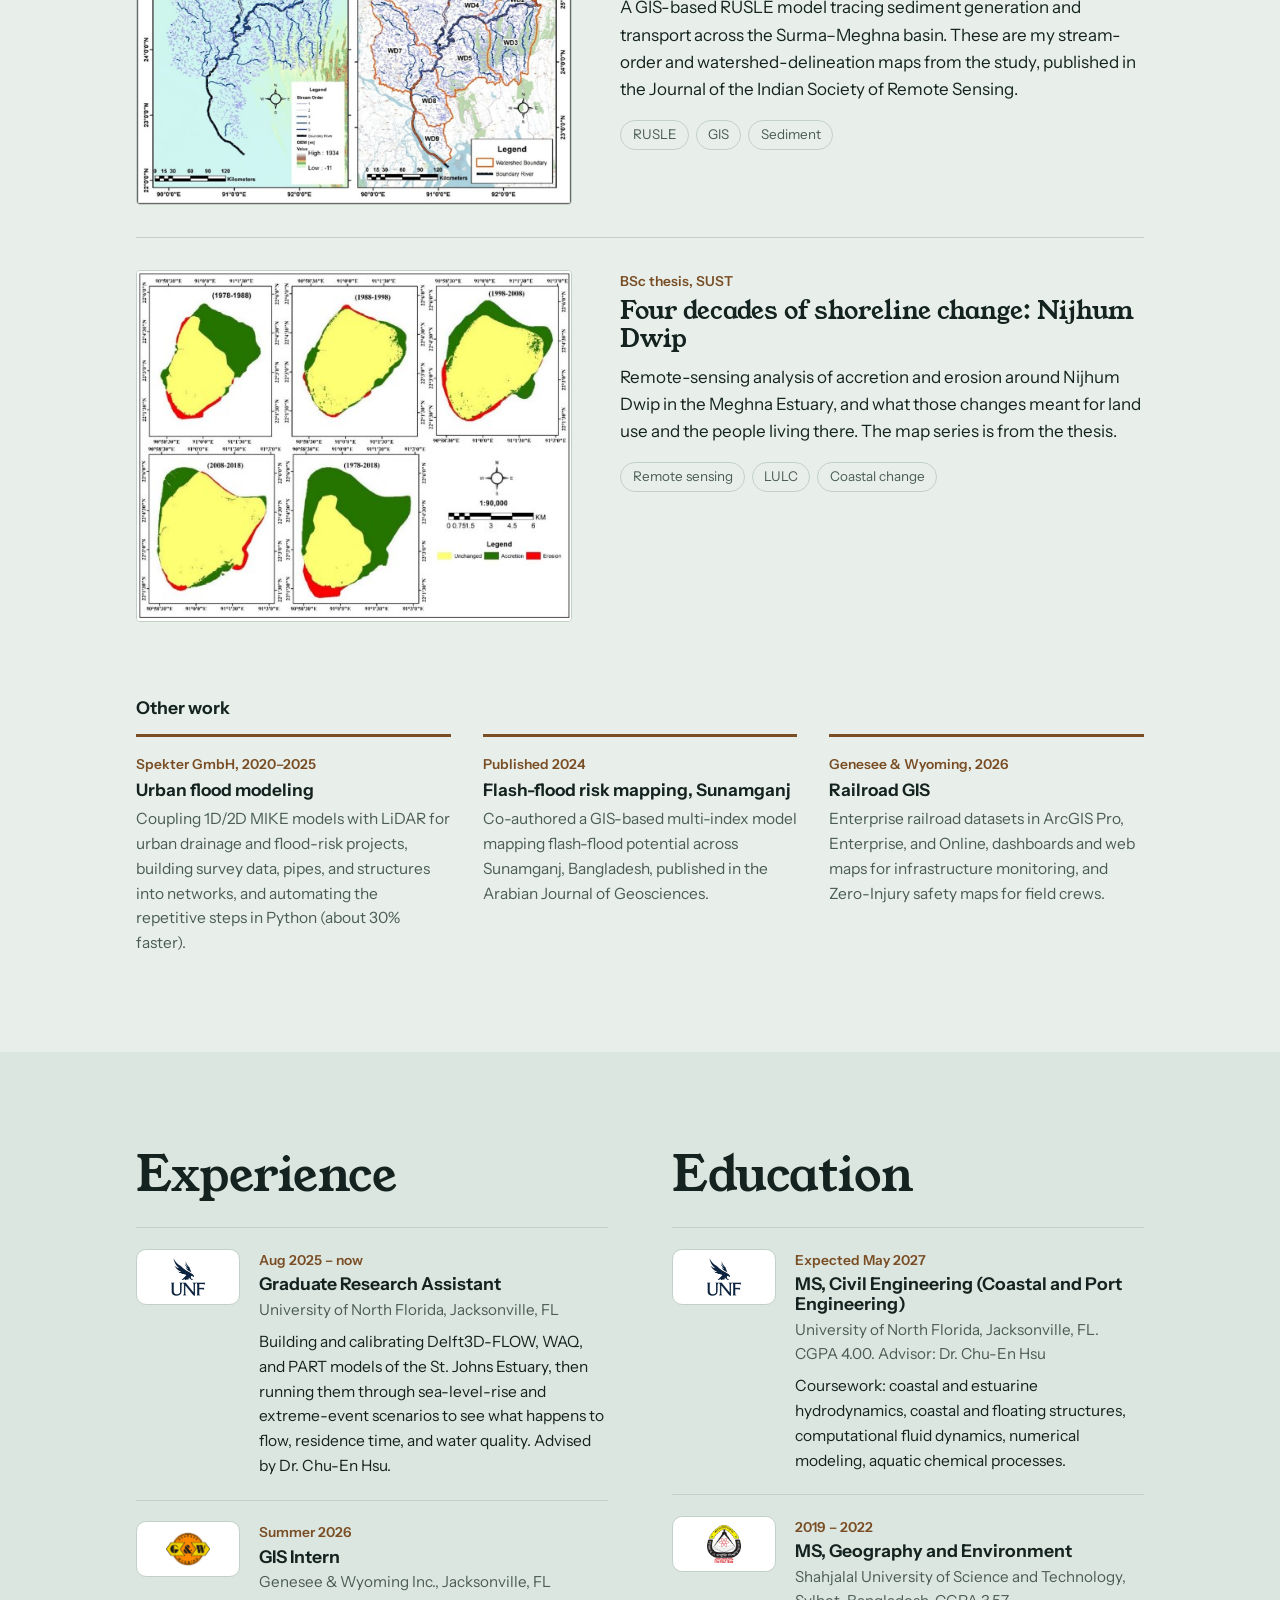
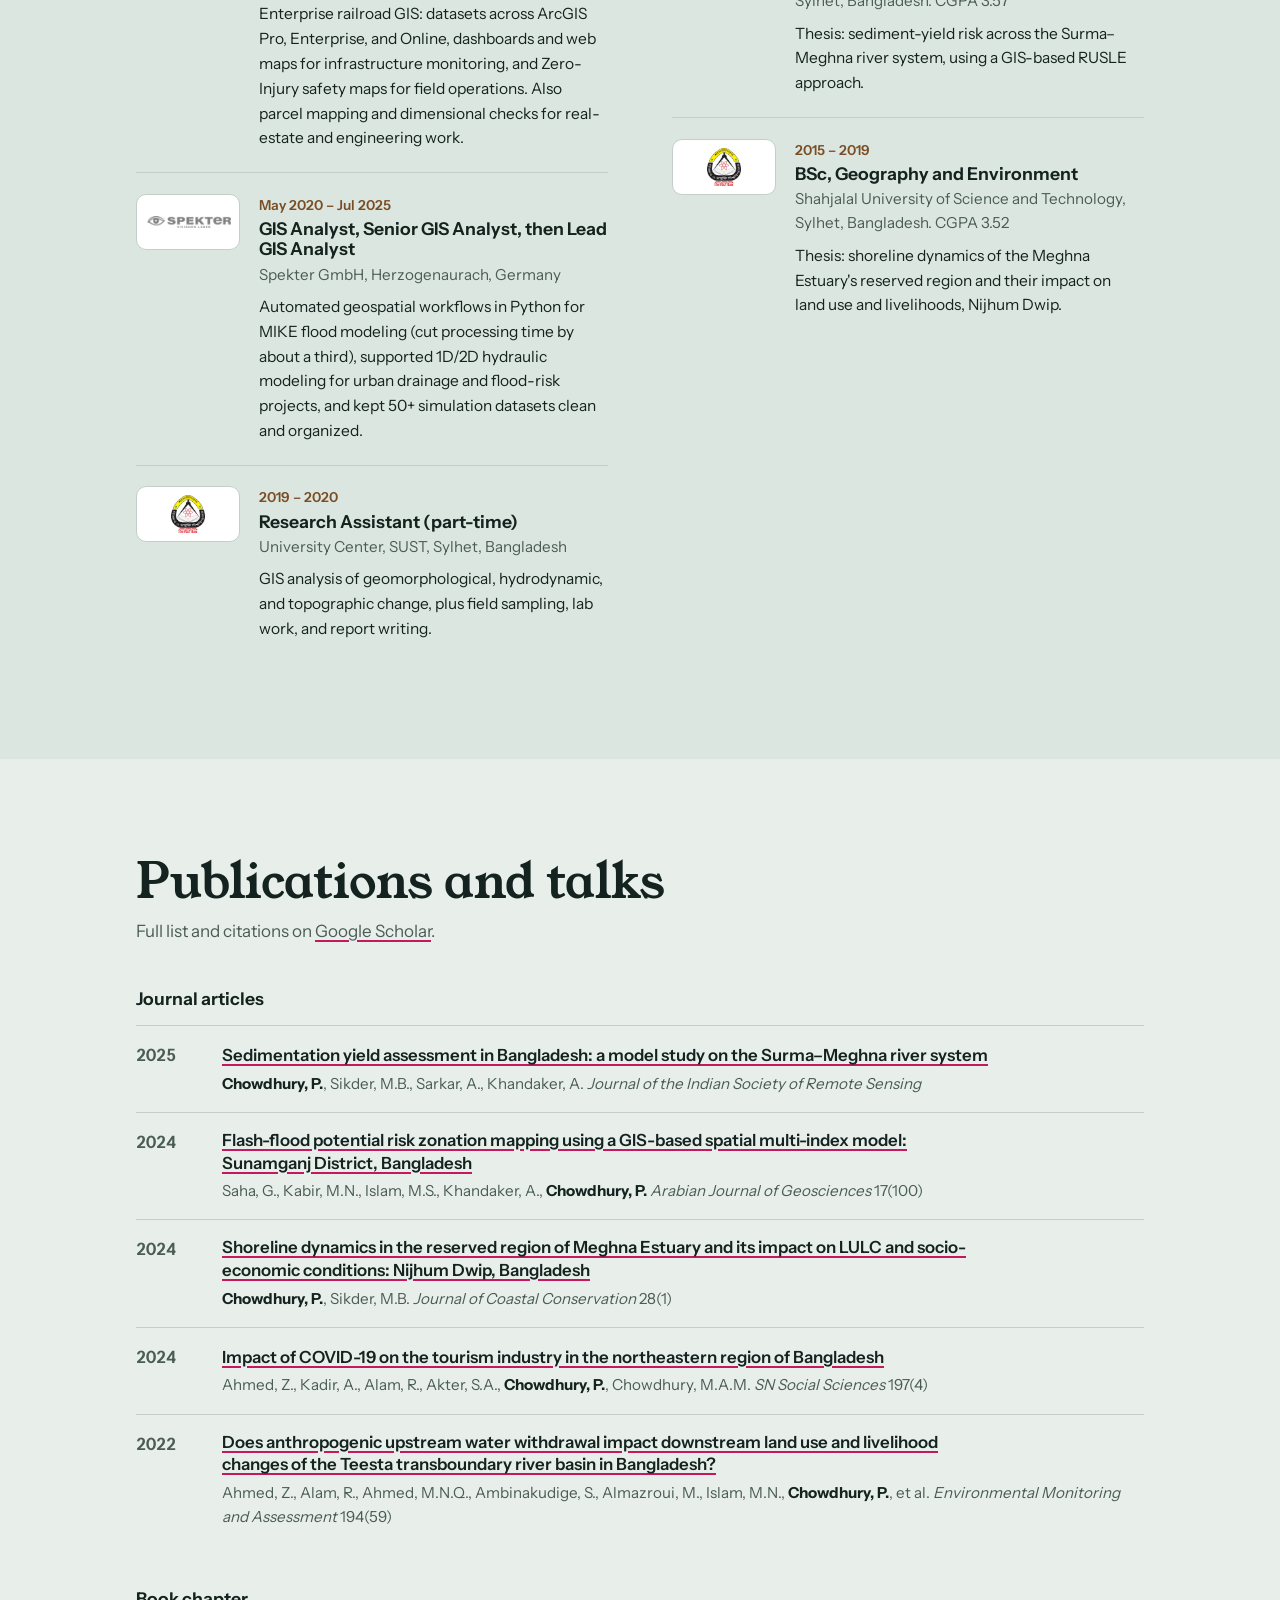
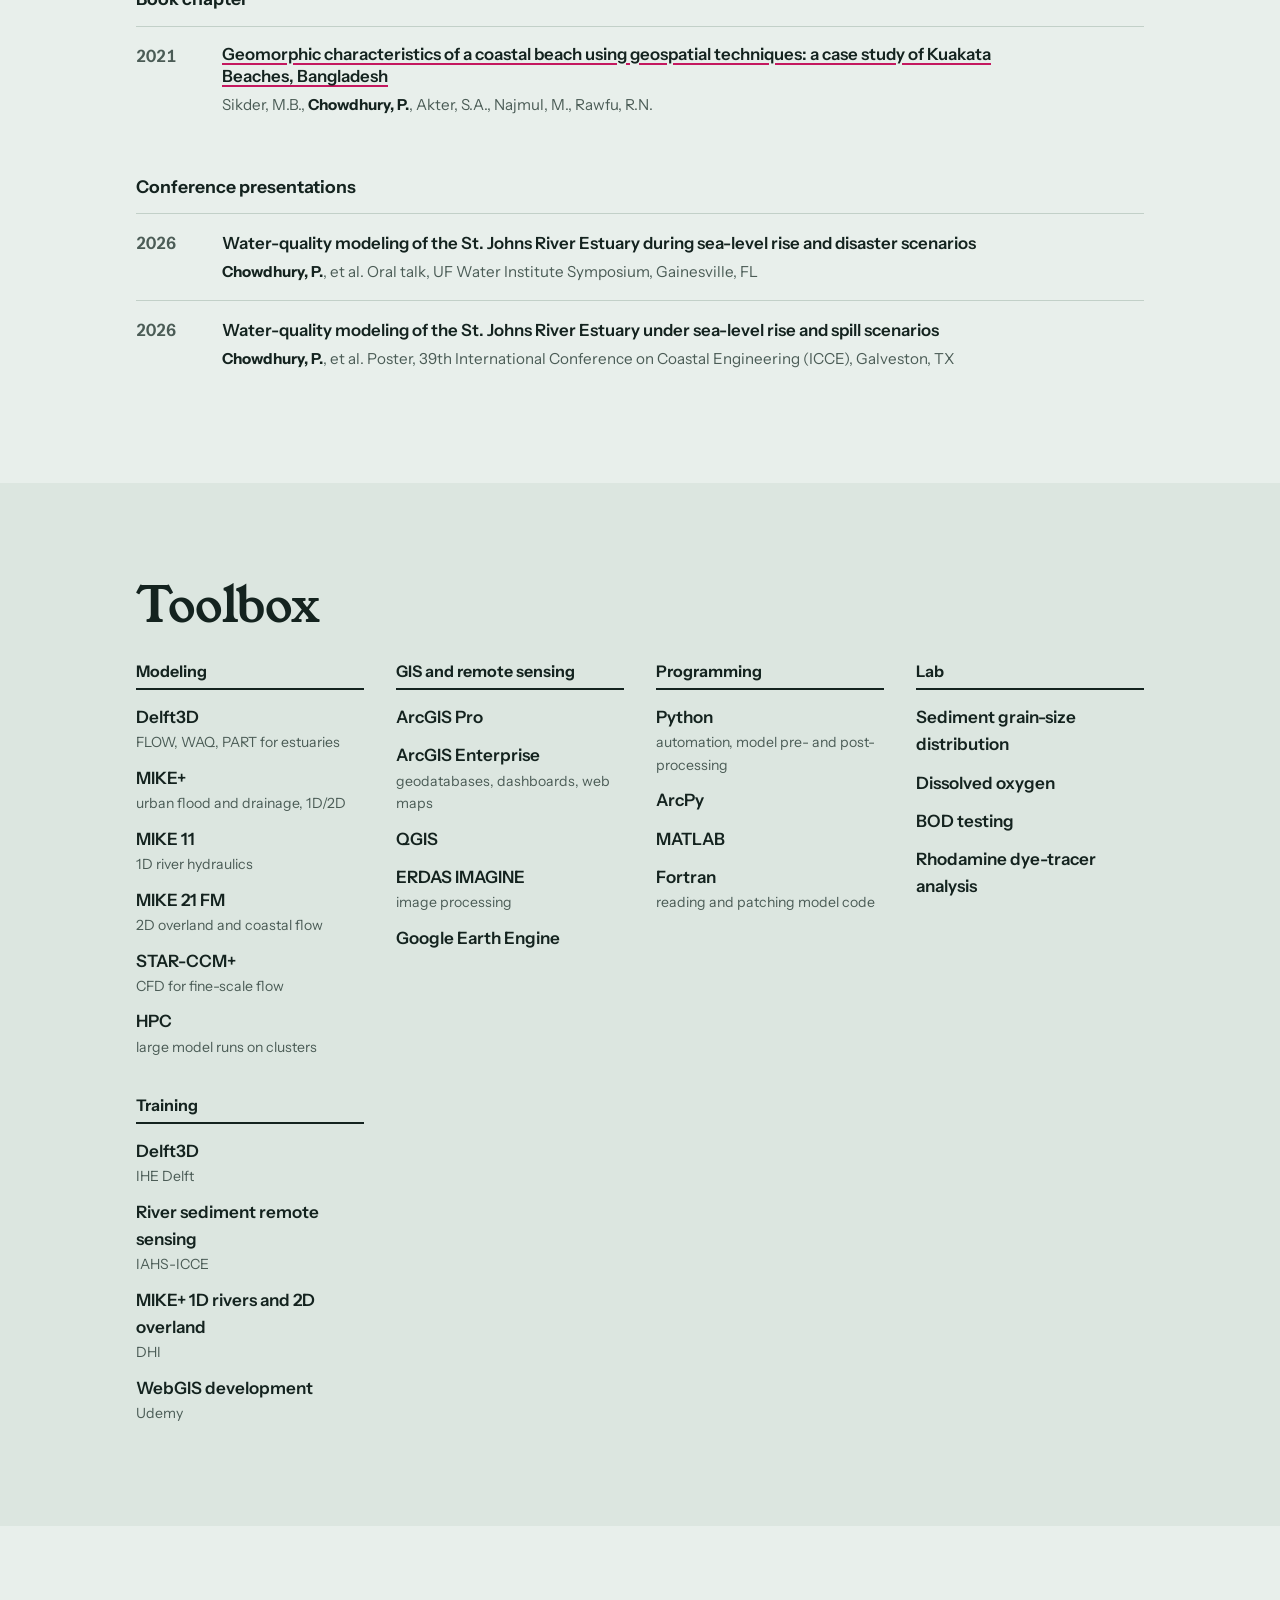
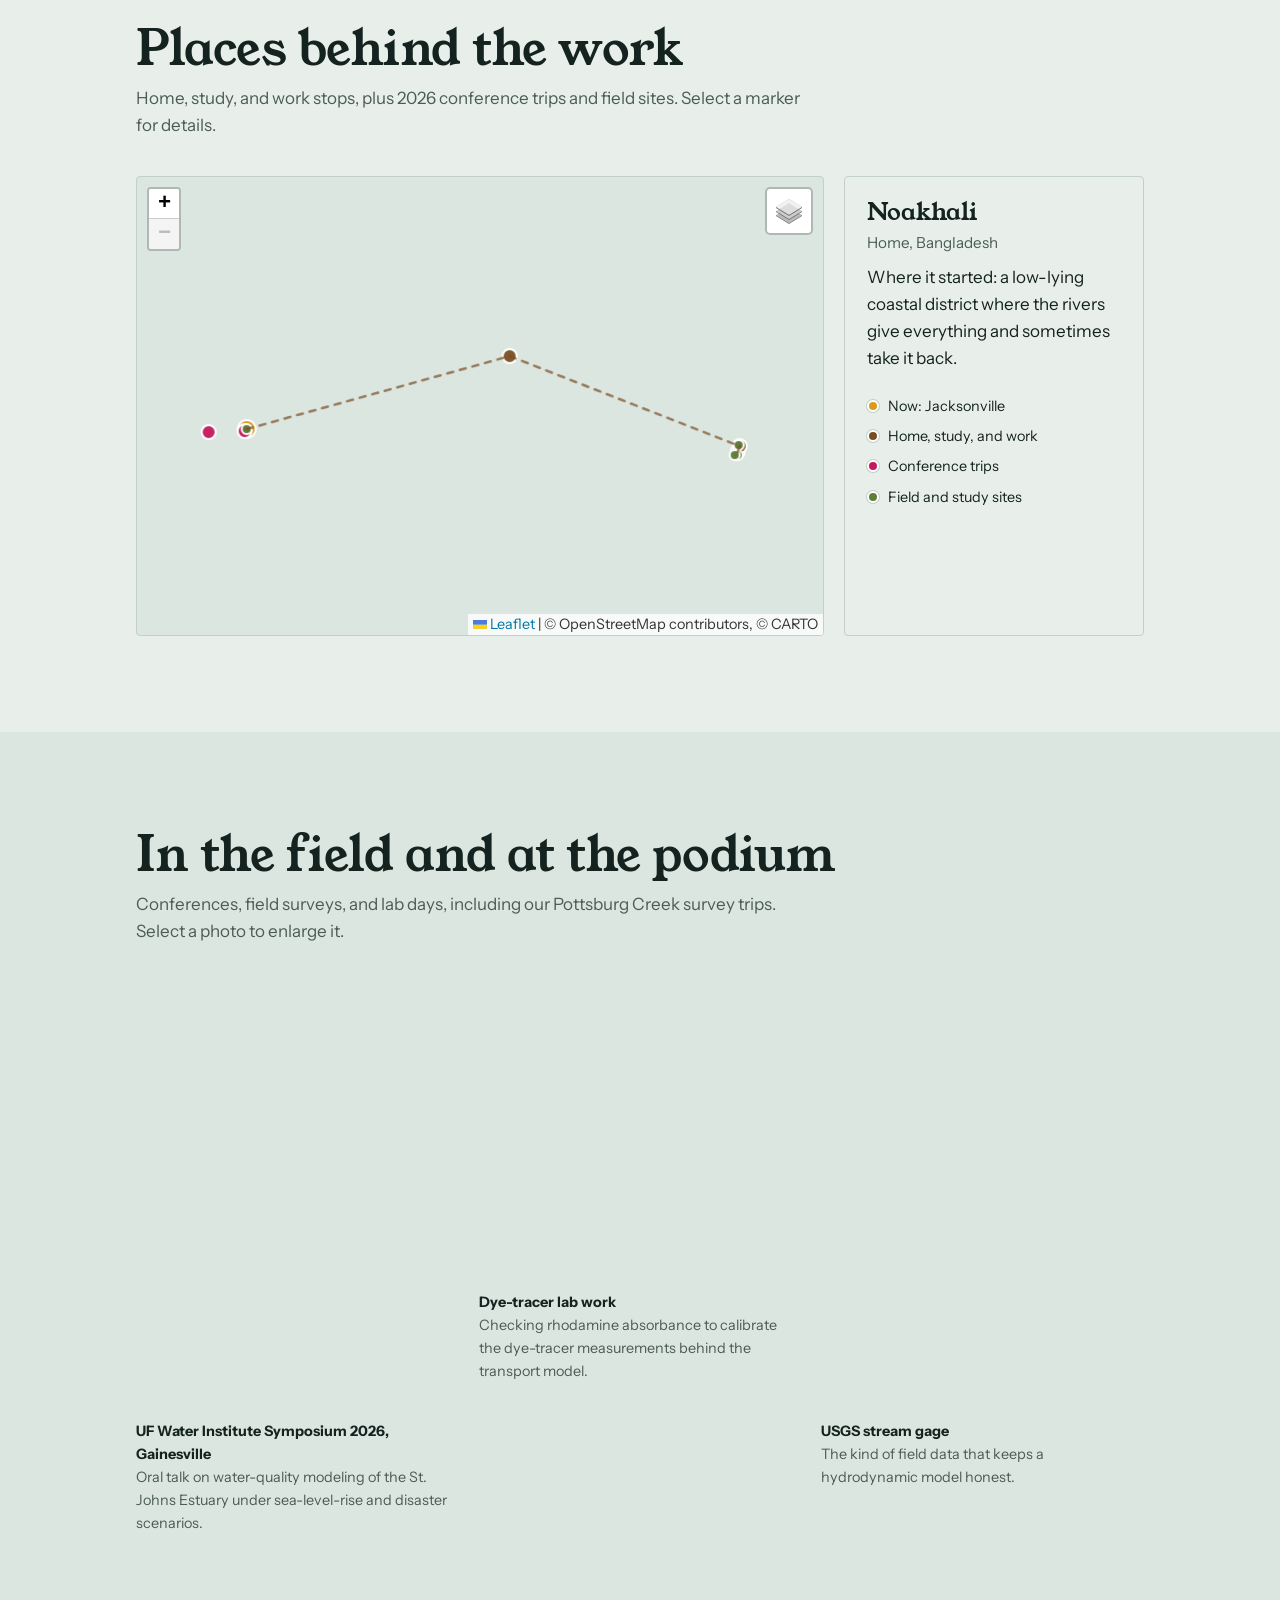
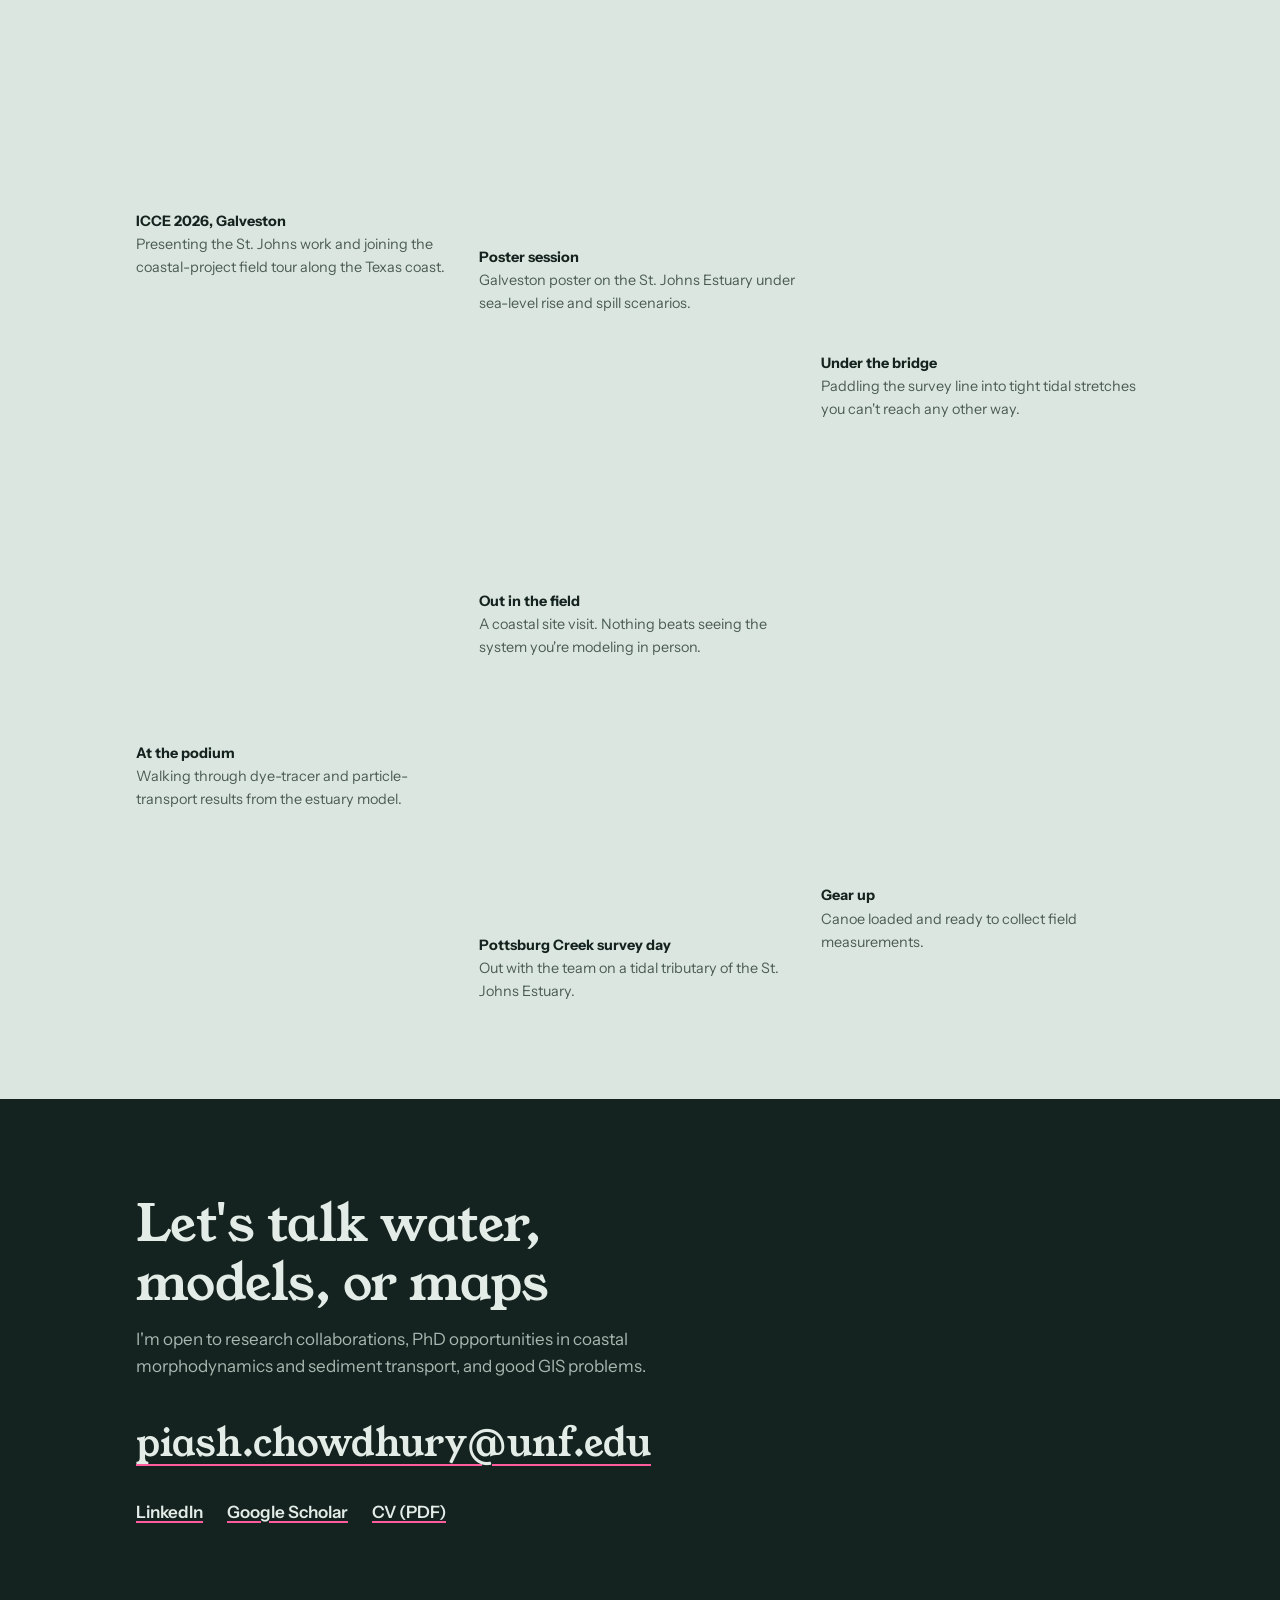
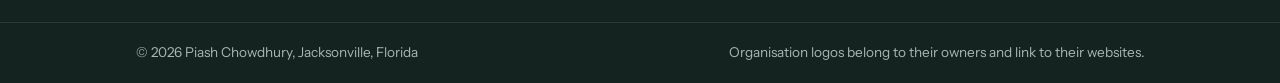
==== commit c597bf4a: "Map: switch to Esri basemaps (CARTO needs API key)" ====
--- a/index.html
+++ b/index.html
@@ -3,7 +3,7 @@
 <head>
 <meta charset="UTF-8">
 <meta name="viewport" content="width=device-width, initial-scale=1">
-<meta http-equiv="Content-Security-Policy" content="default-src 'self'; script-src 'self'; style-src 'self'; font-src 'self'; img-src 'self' https://*.basemaps.cartocdn.com https://*.tile.openstreetmap.org https://server.arcgisonline.com; connect-src 'self'; object-src 'none'; base-uri 'self'; form-action 'none'; upgrade-insecure-requests">
+<meta http-equiv="Content-Security-Policy" content="default-src 'self'; script-src 'self'; style-src 'self'; font-src 'self'; img-src 'self' https://server.arcgisonline.com; connect-src 'self'; object-src 'none'; base-uri 'self'; form-action 'none'; upgrade-insecure-requests">
 <meta name="referrer" content="strict-origin-when-cross-origin">
 <title>Piash Chowdhury | Coastal and estuarine modeling</title>
 <meta name="description" content="Piash Chowdhury, coastal and estuarine researcher at the University of North Florida. Hydrodynamic, water-quality, and particle-tracking models of the St. Johns River Estuary with Delft3D, plus GIS and remote sensing.">
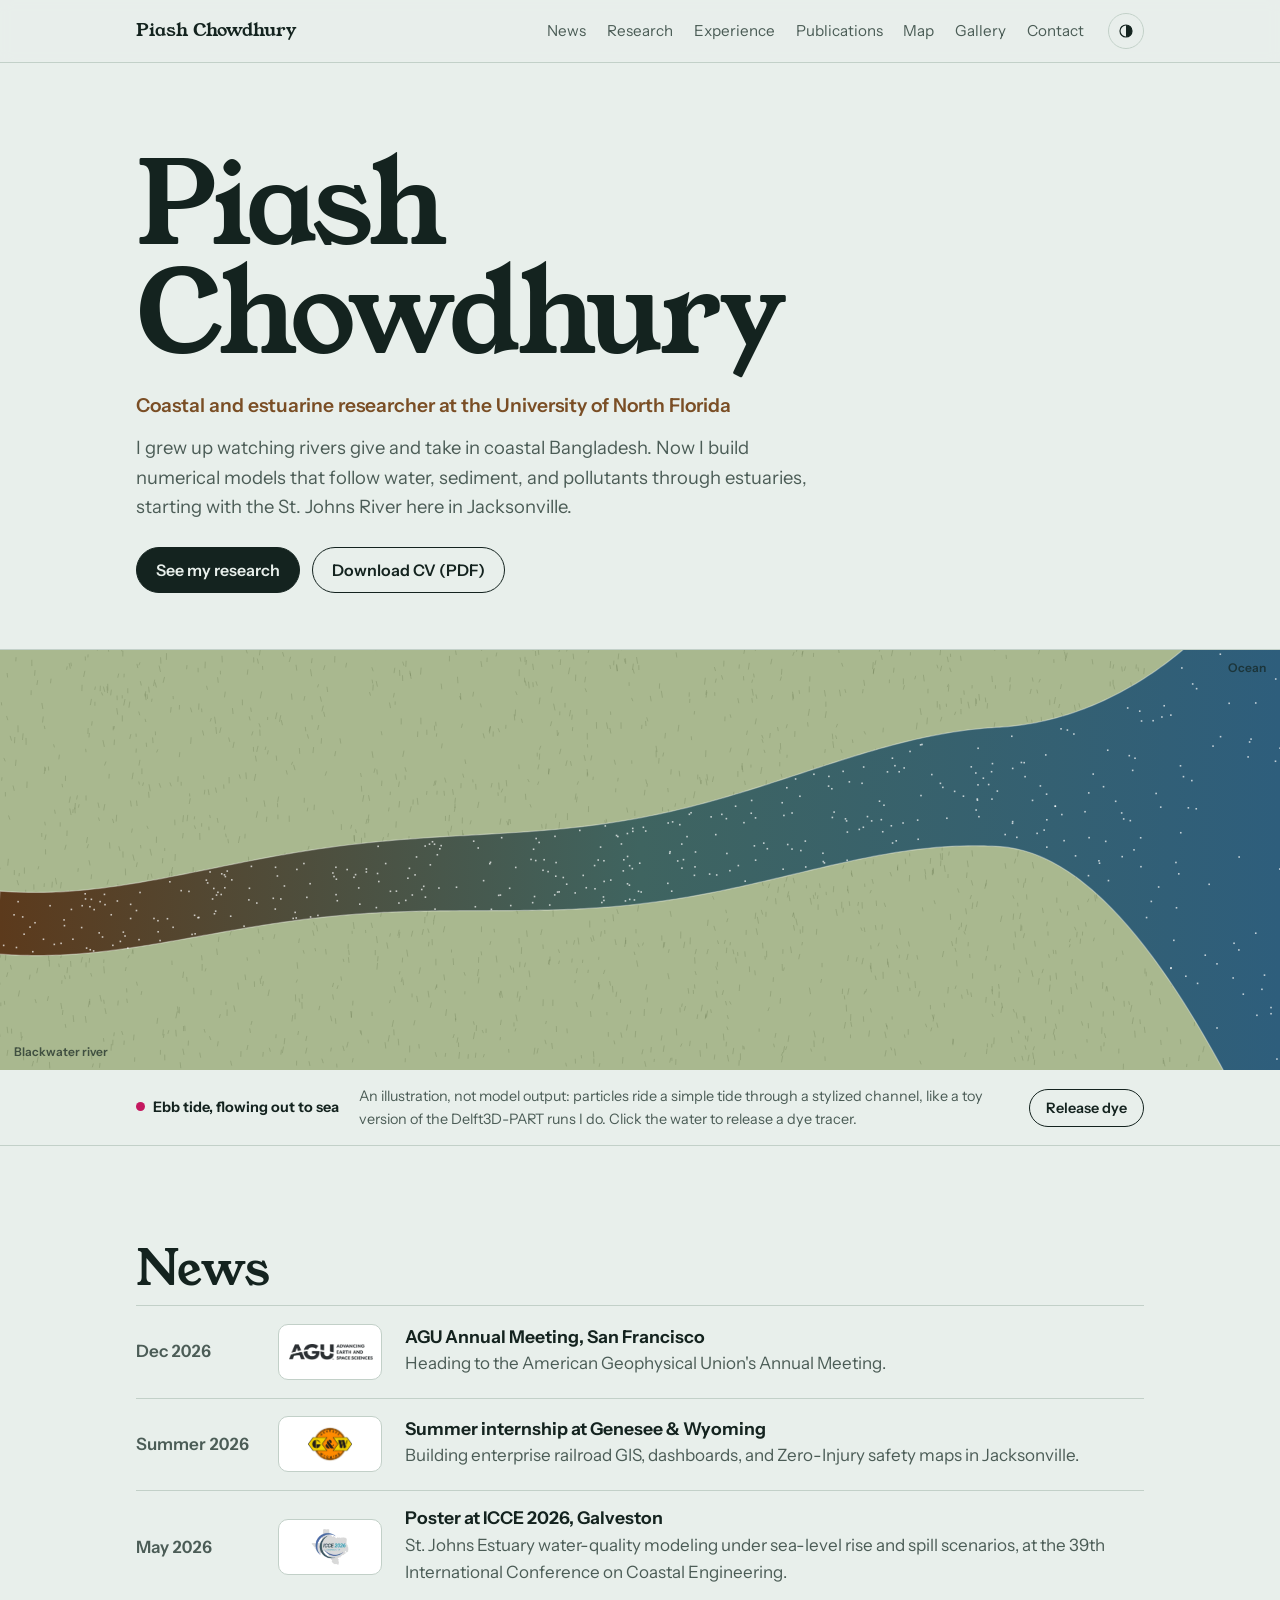
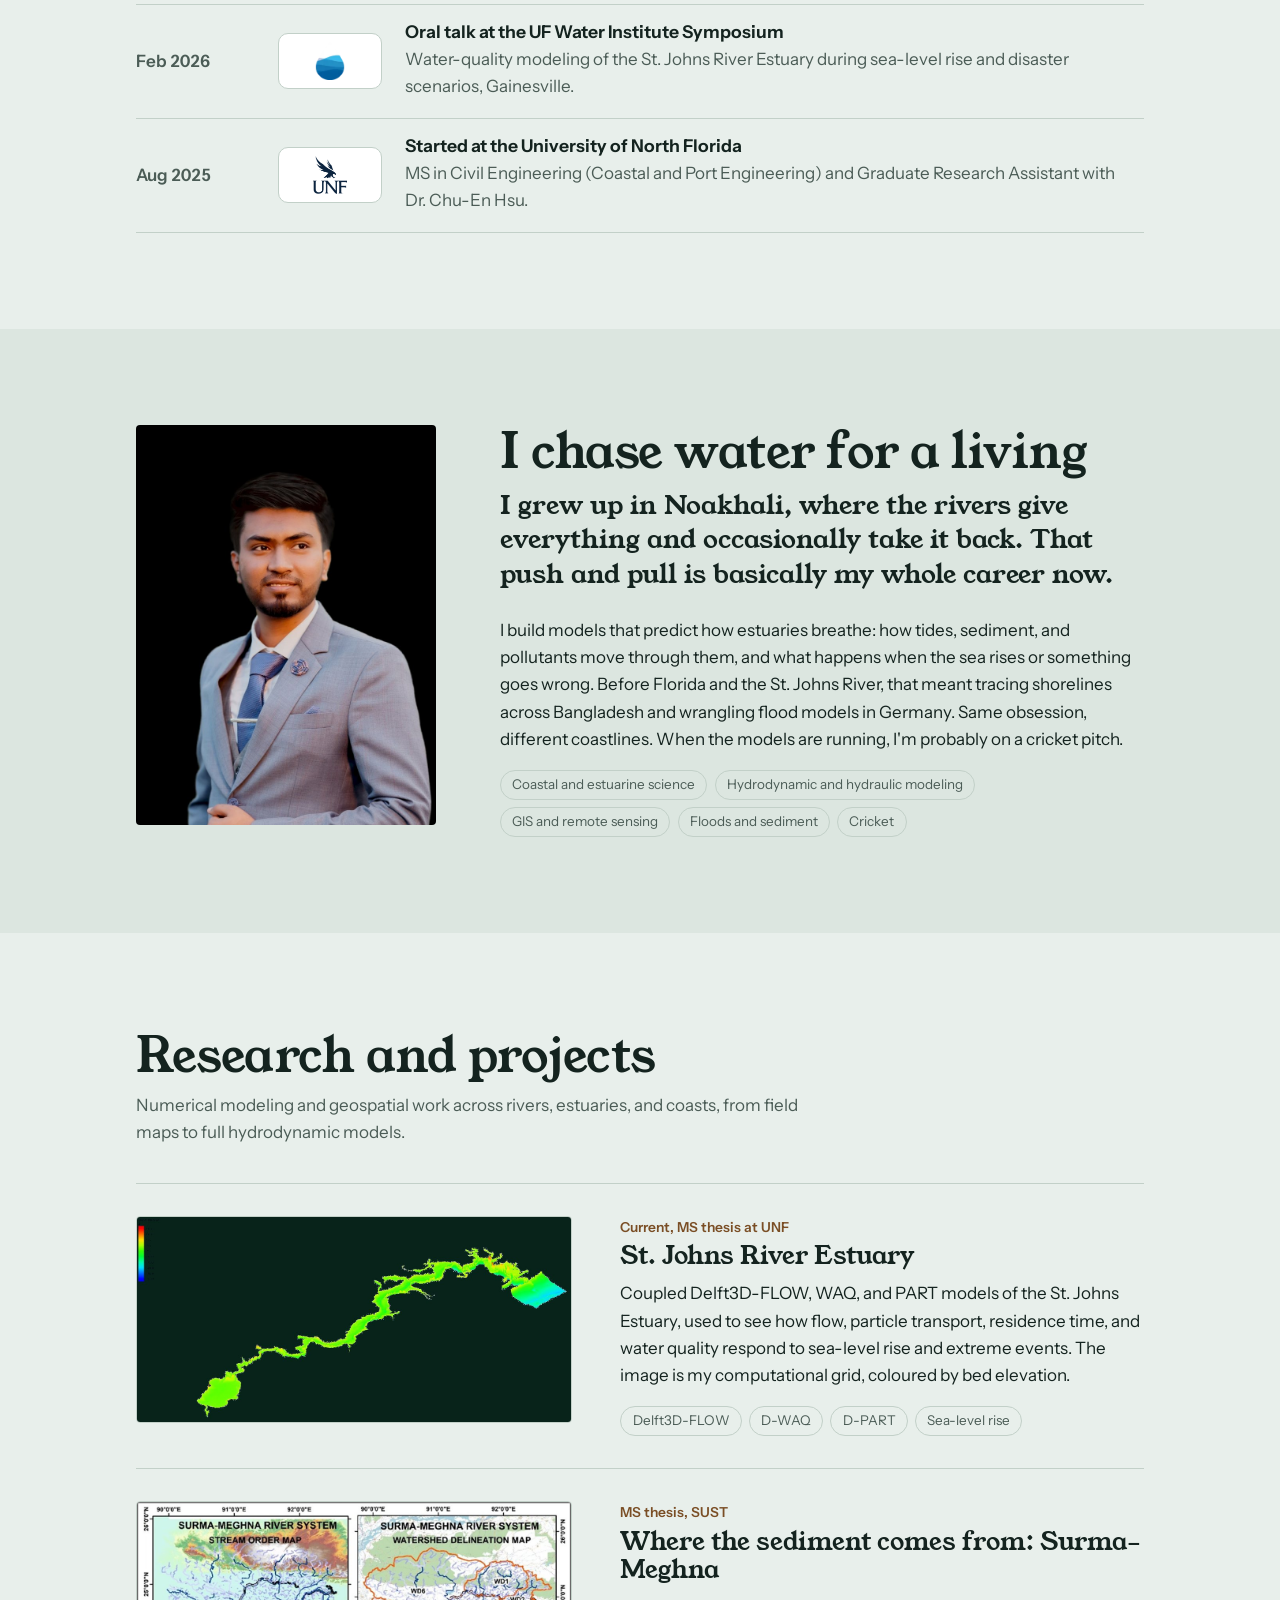
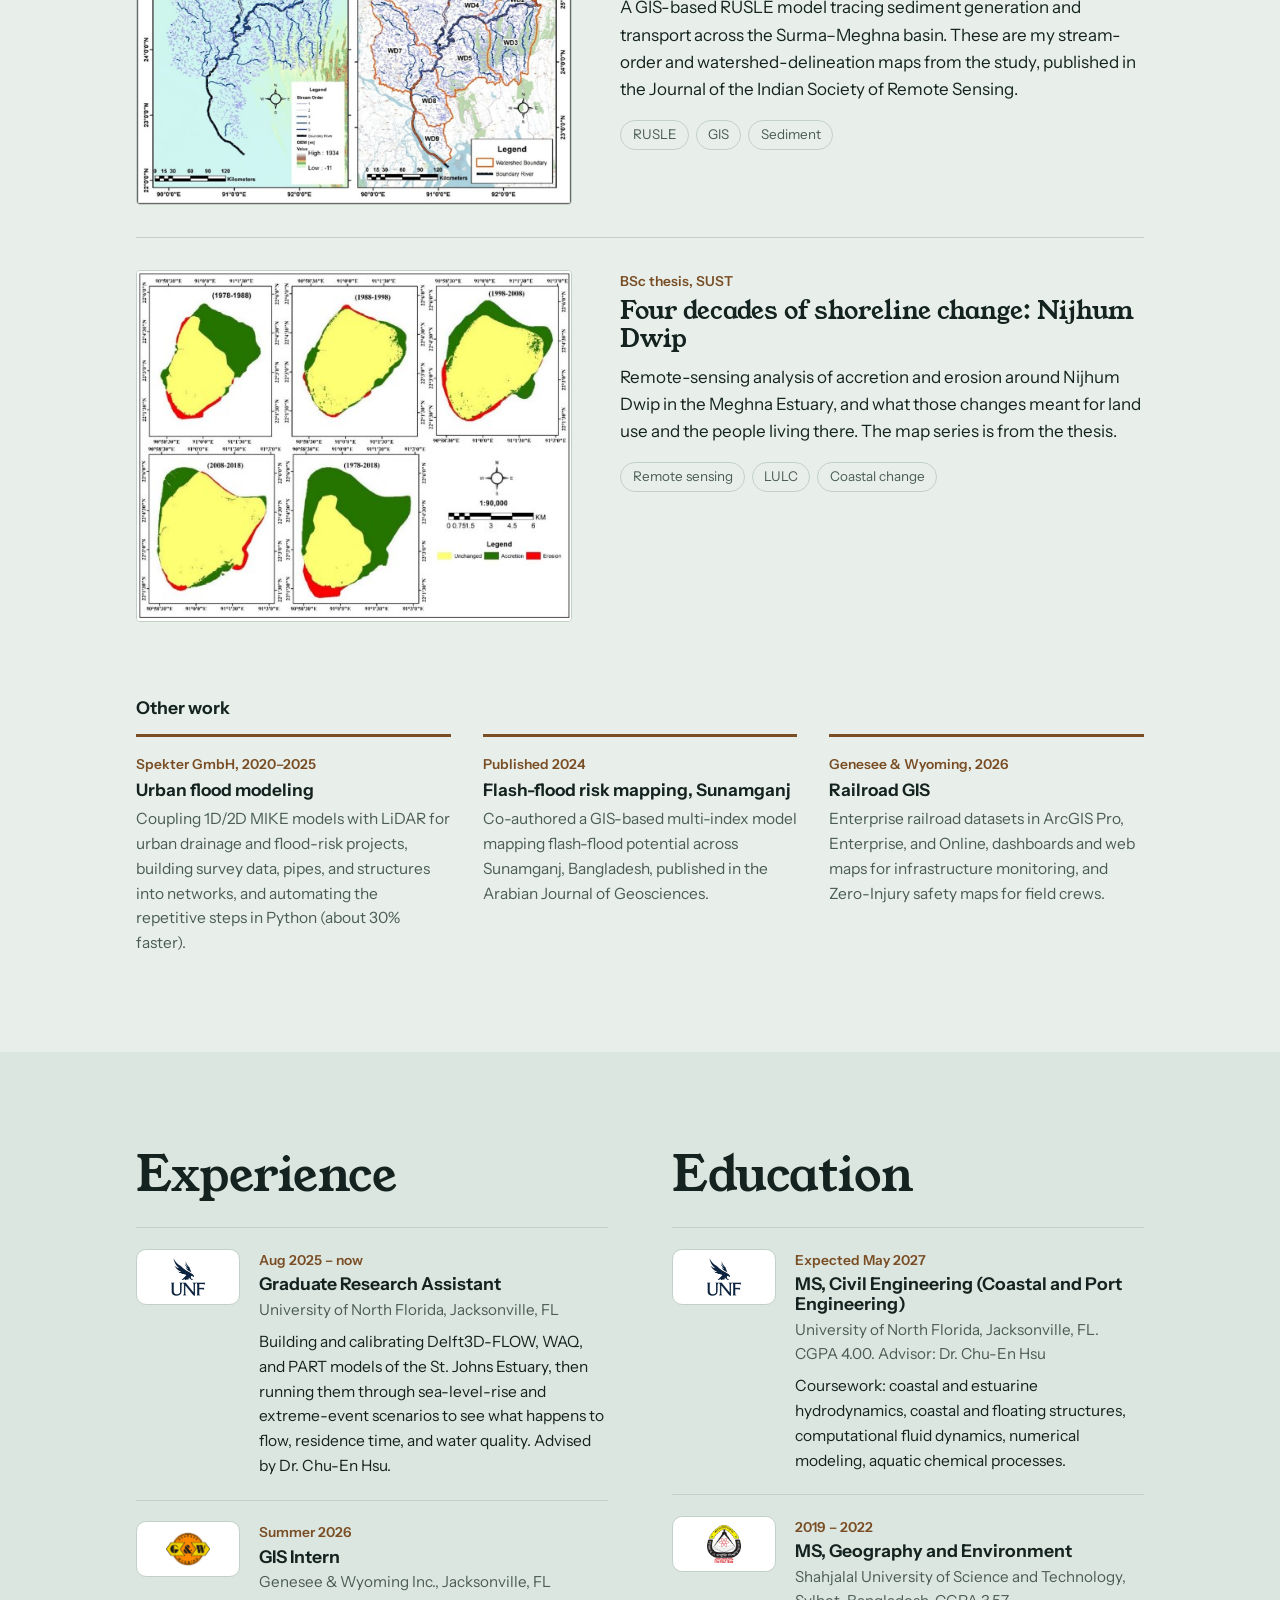
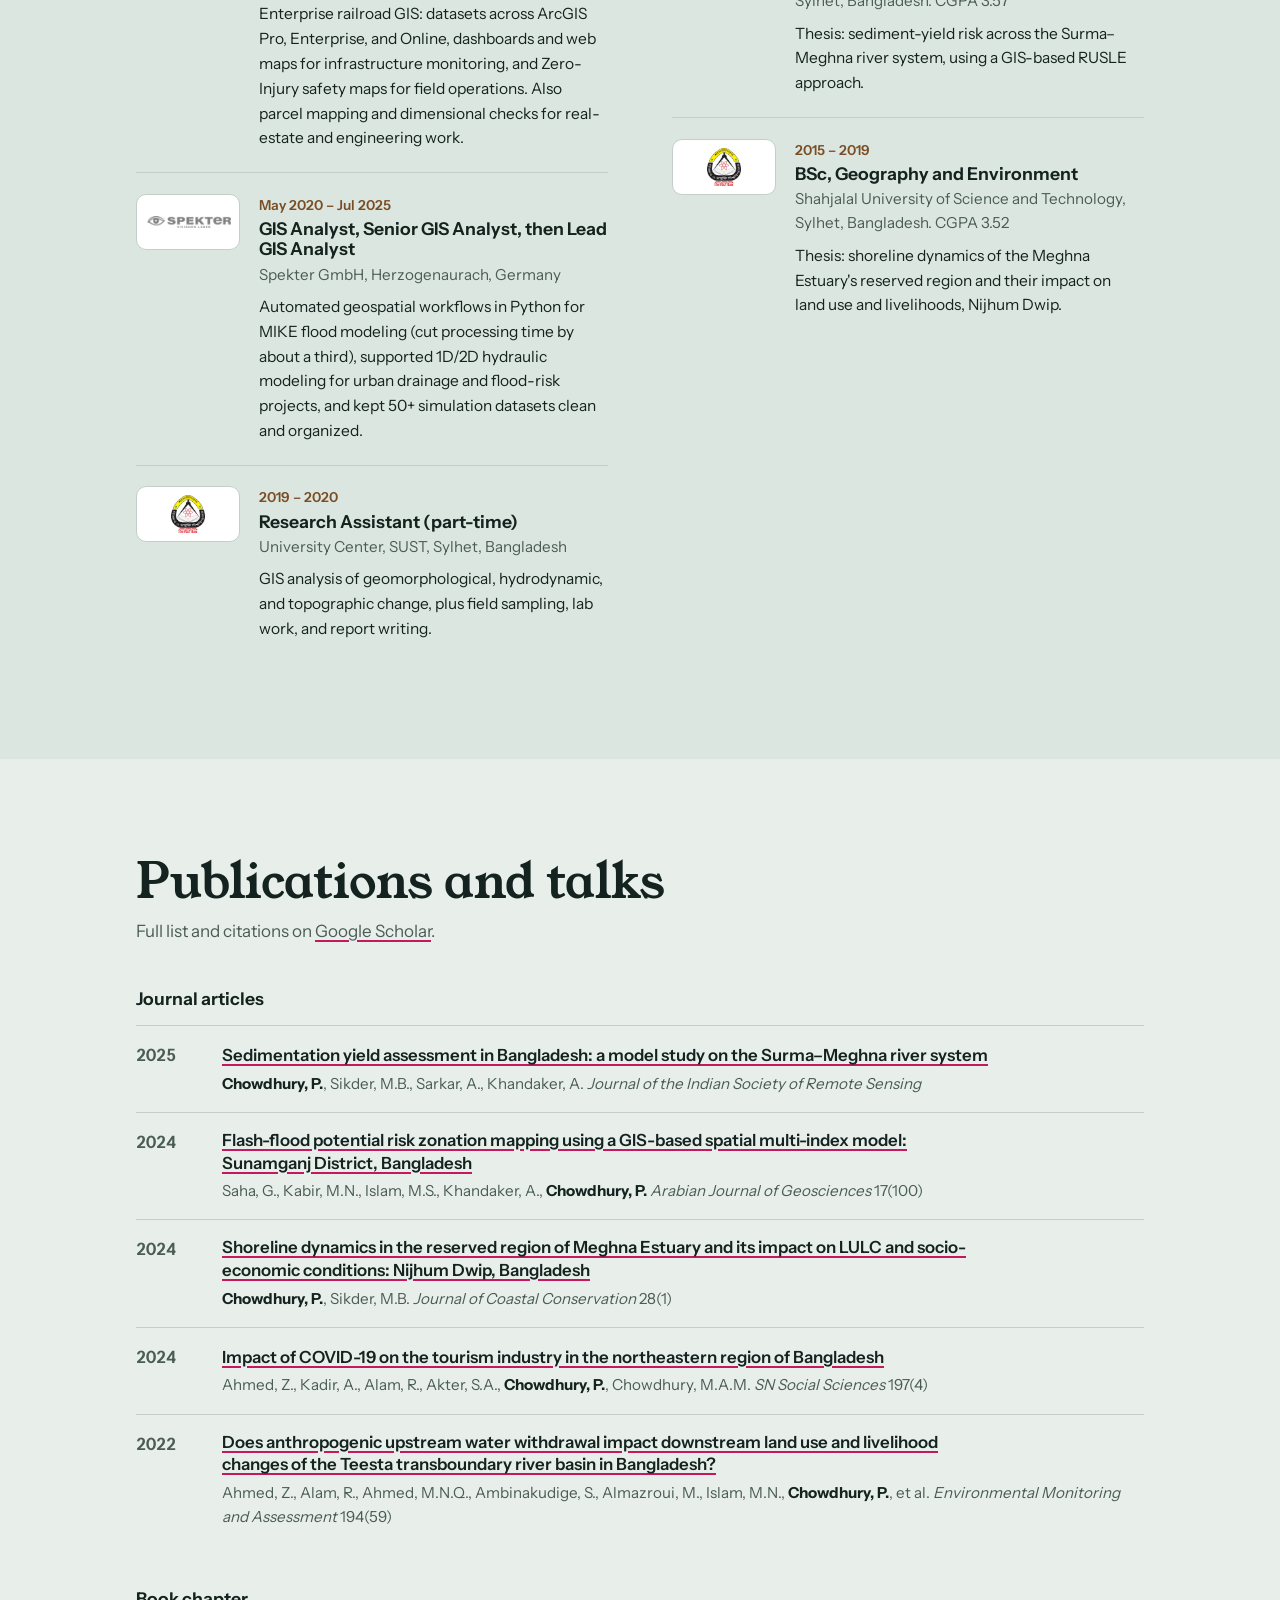
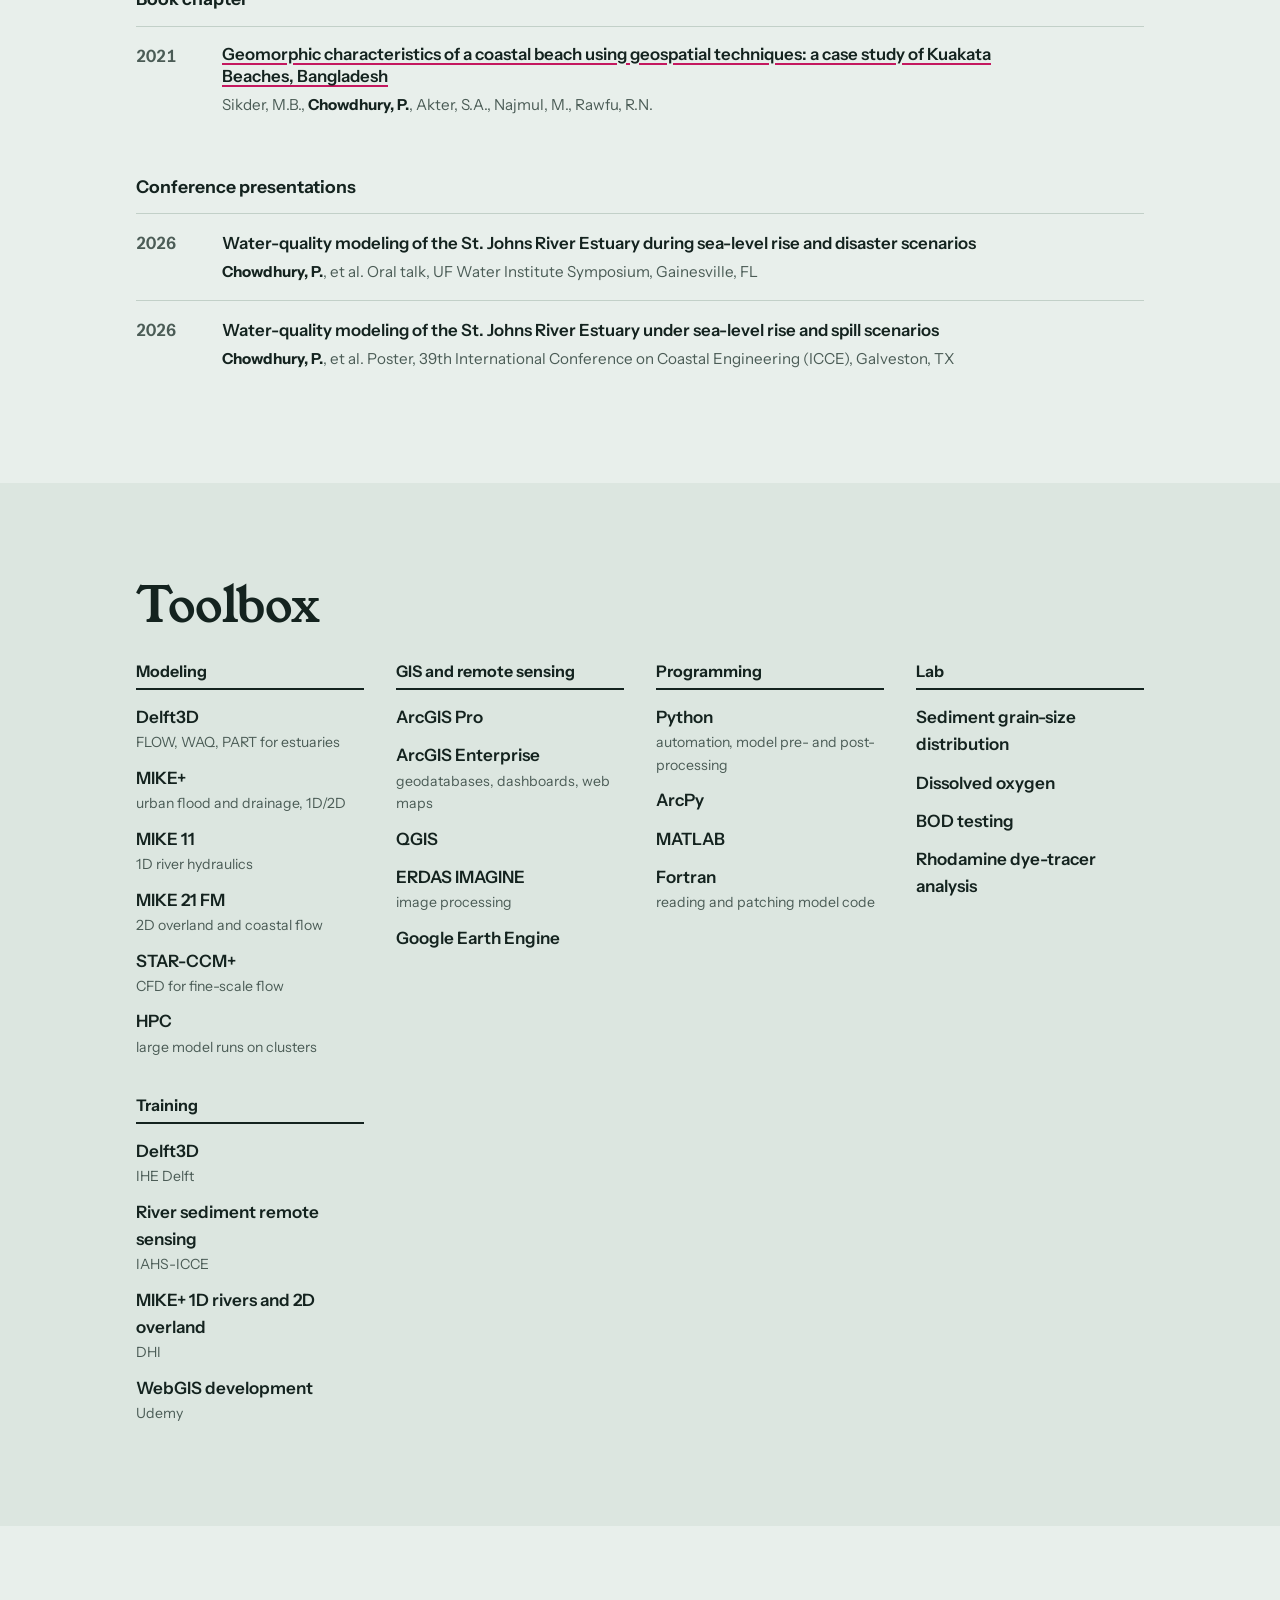
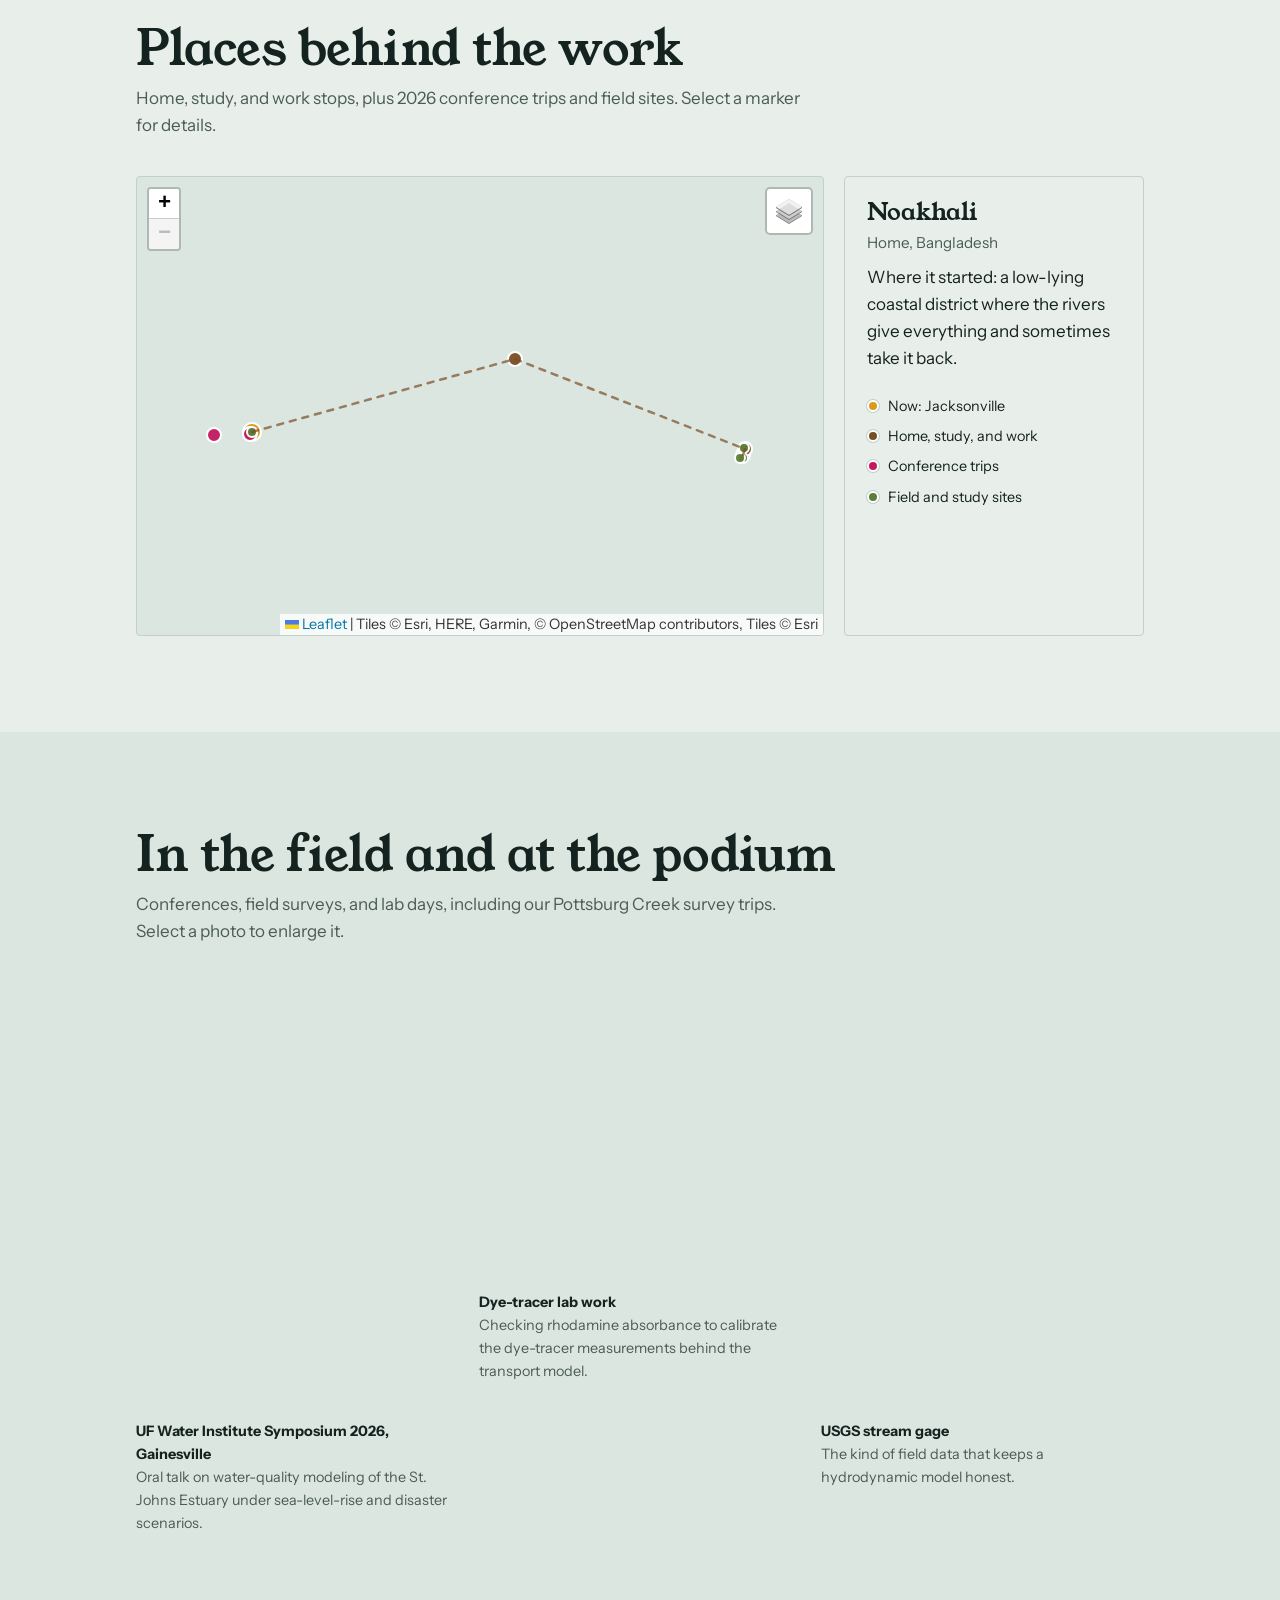
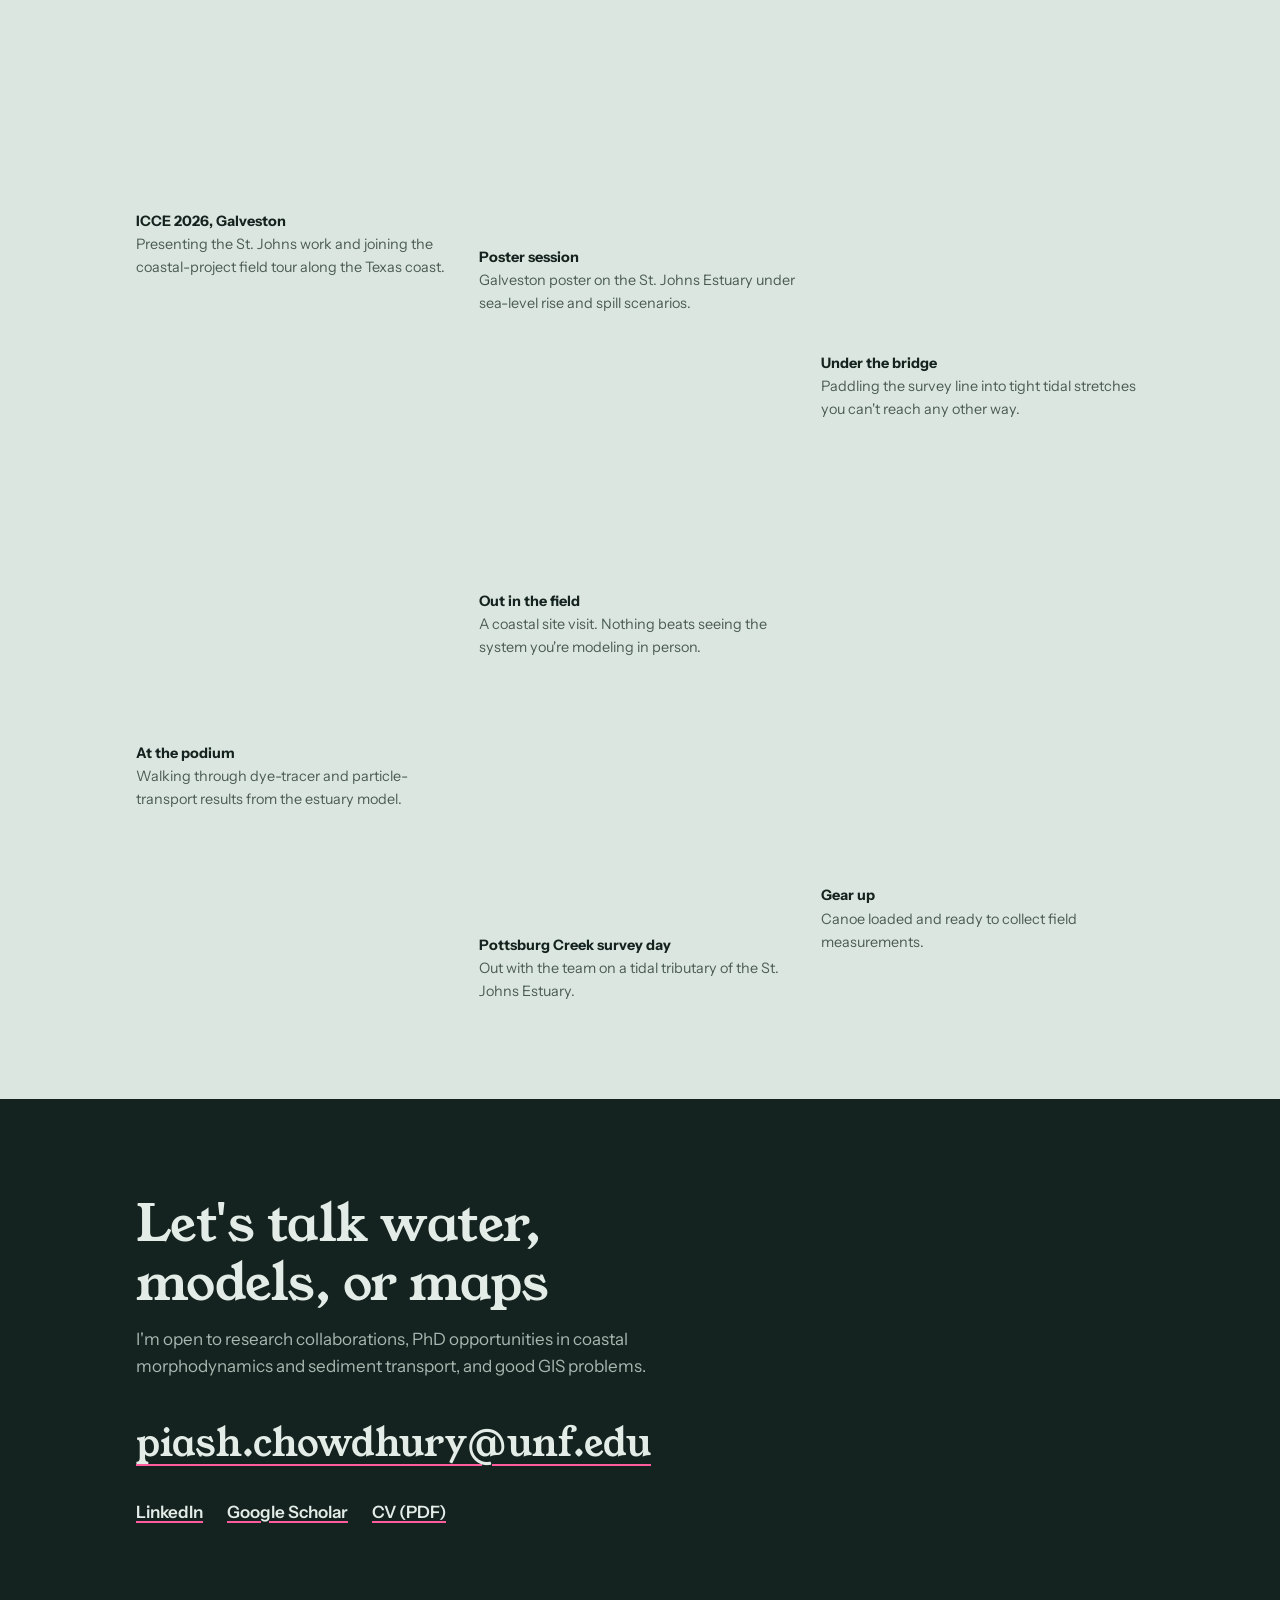
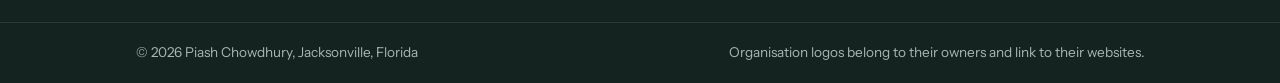
==== commit cb98e4e9: "Add version query to CSS/JS links to avoid stale cache" ====
--- a/index.html
+++ b/index.html
@@ -20,8 +20,8 @@
 <link rel="preload" href="assets/fonts/young-serif.woff2" as="font" type="font/woff2" crossorigin>
 <link rel="preload" href="assets/fonts/instrument-sans.woff2" as="font" type="font/woff2" crossorigin>
 <link rel="stylesheet" href="assets/vendor/leaflet/leaflet.css">
-<link rel="stylesheet" href="assets/css/site.css">
-<script src="assets/js/theme.js"></script>
+<link rel="stylesheet" href="assets/css/site.css?v=2">
+<script src="assets/js/theme.js?v=2"></script>
 </head>
 <body>
 <a class="skip" href="#main">Skip to content</a>
@@ -347,7 +347,7 @@
 </dialog>
 
 <script src="assets/vendor/leaflet/leaflet.js" defer></script>
-<script src="assets/js/river.js" defer></script>
-<script src="assets/js/site.js" defer></script>
+<script src="assets/js/river.js?v=2" defer></script>
+<script src="assets/js/site.js?v=2" defer></script>
 </body>
 </html>
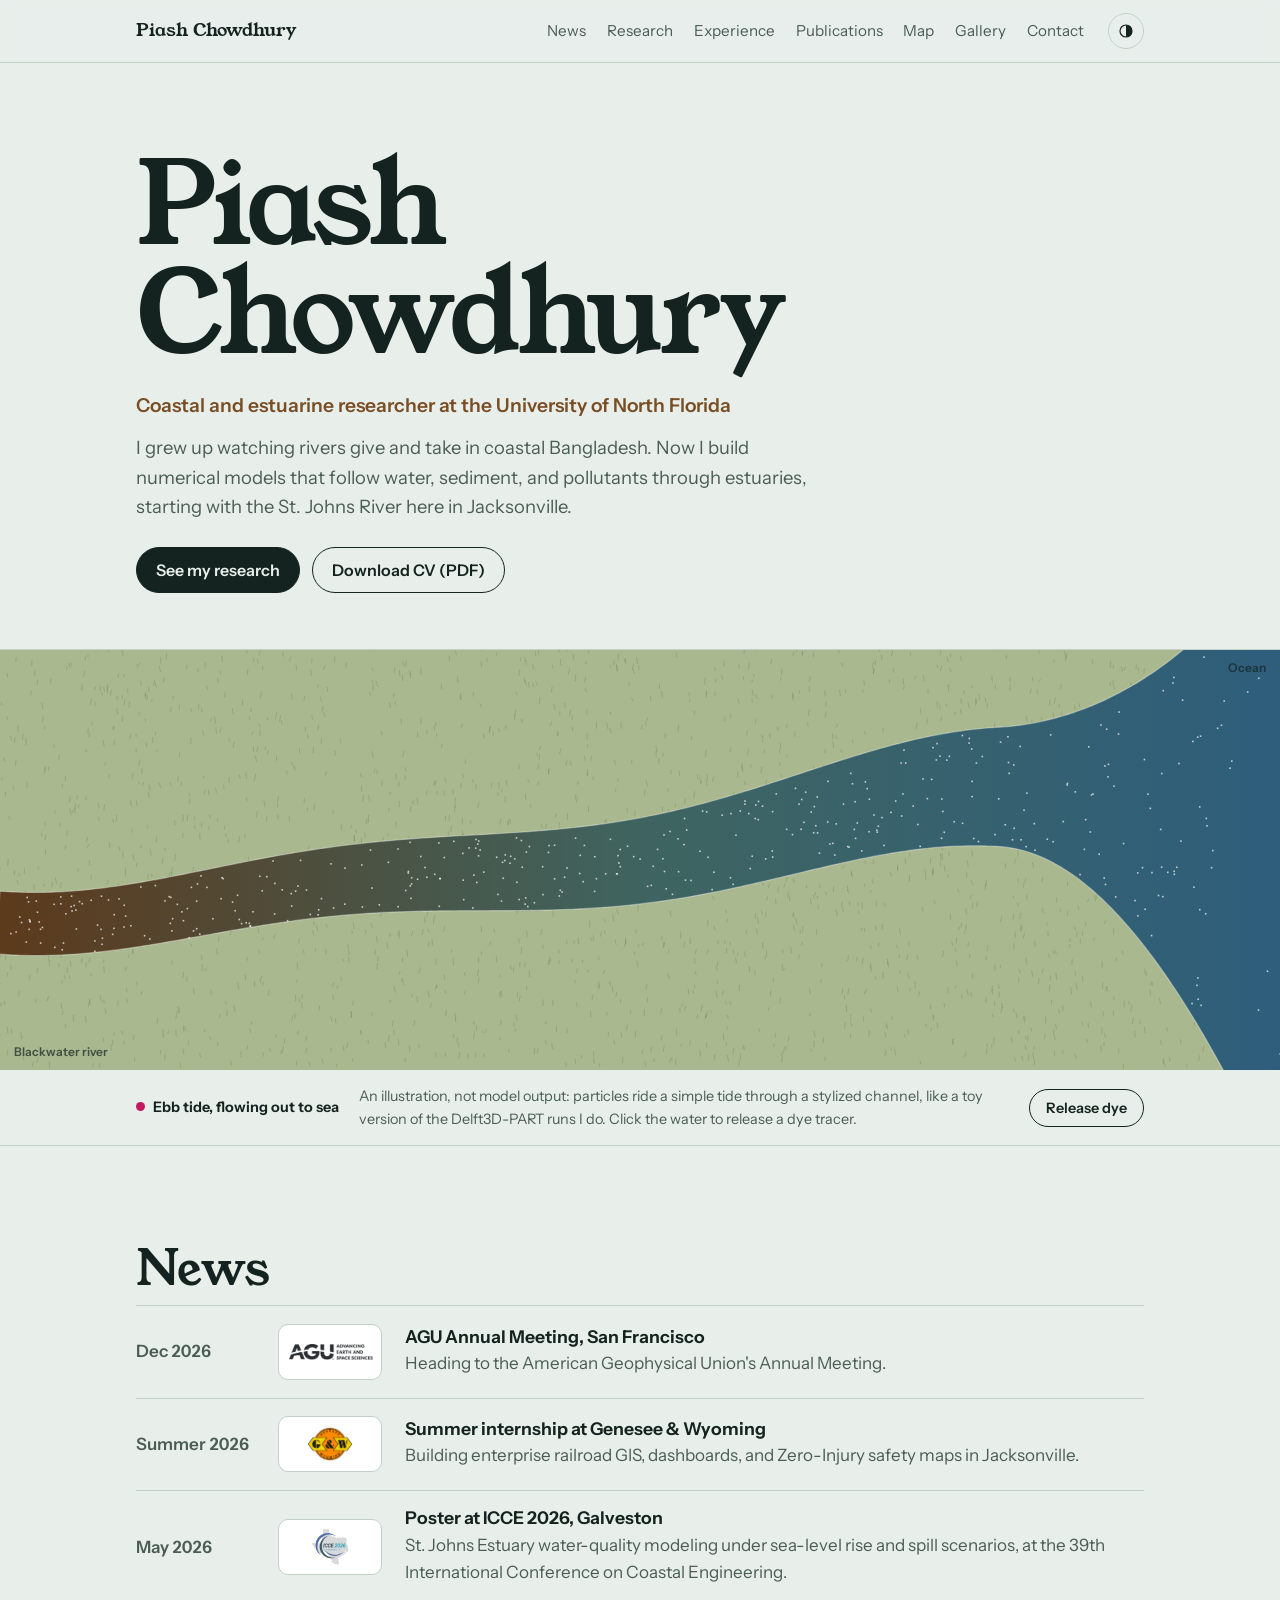
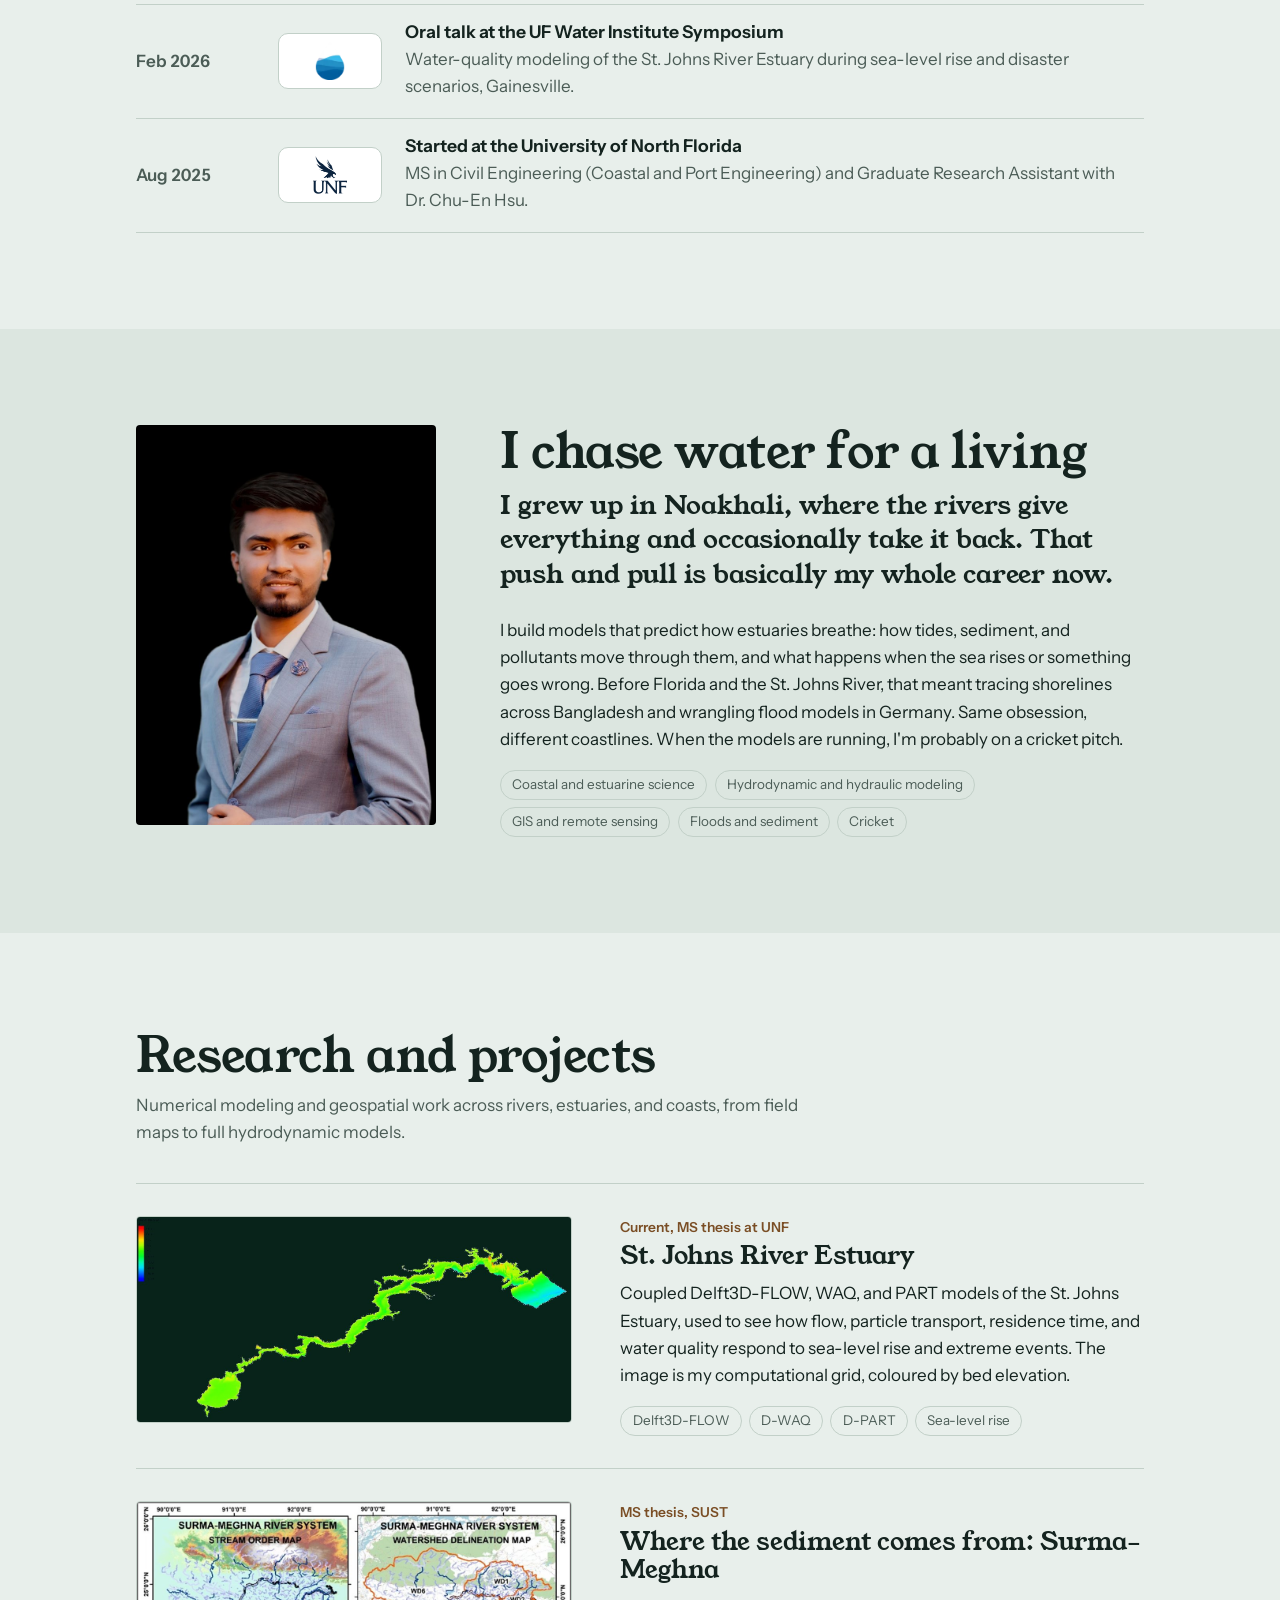
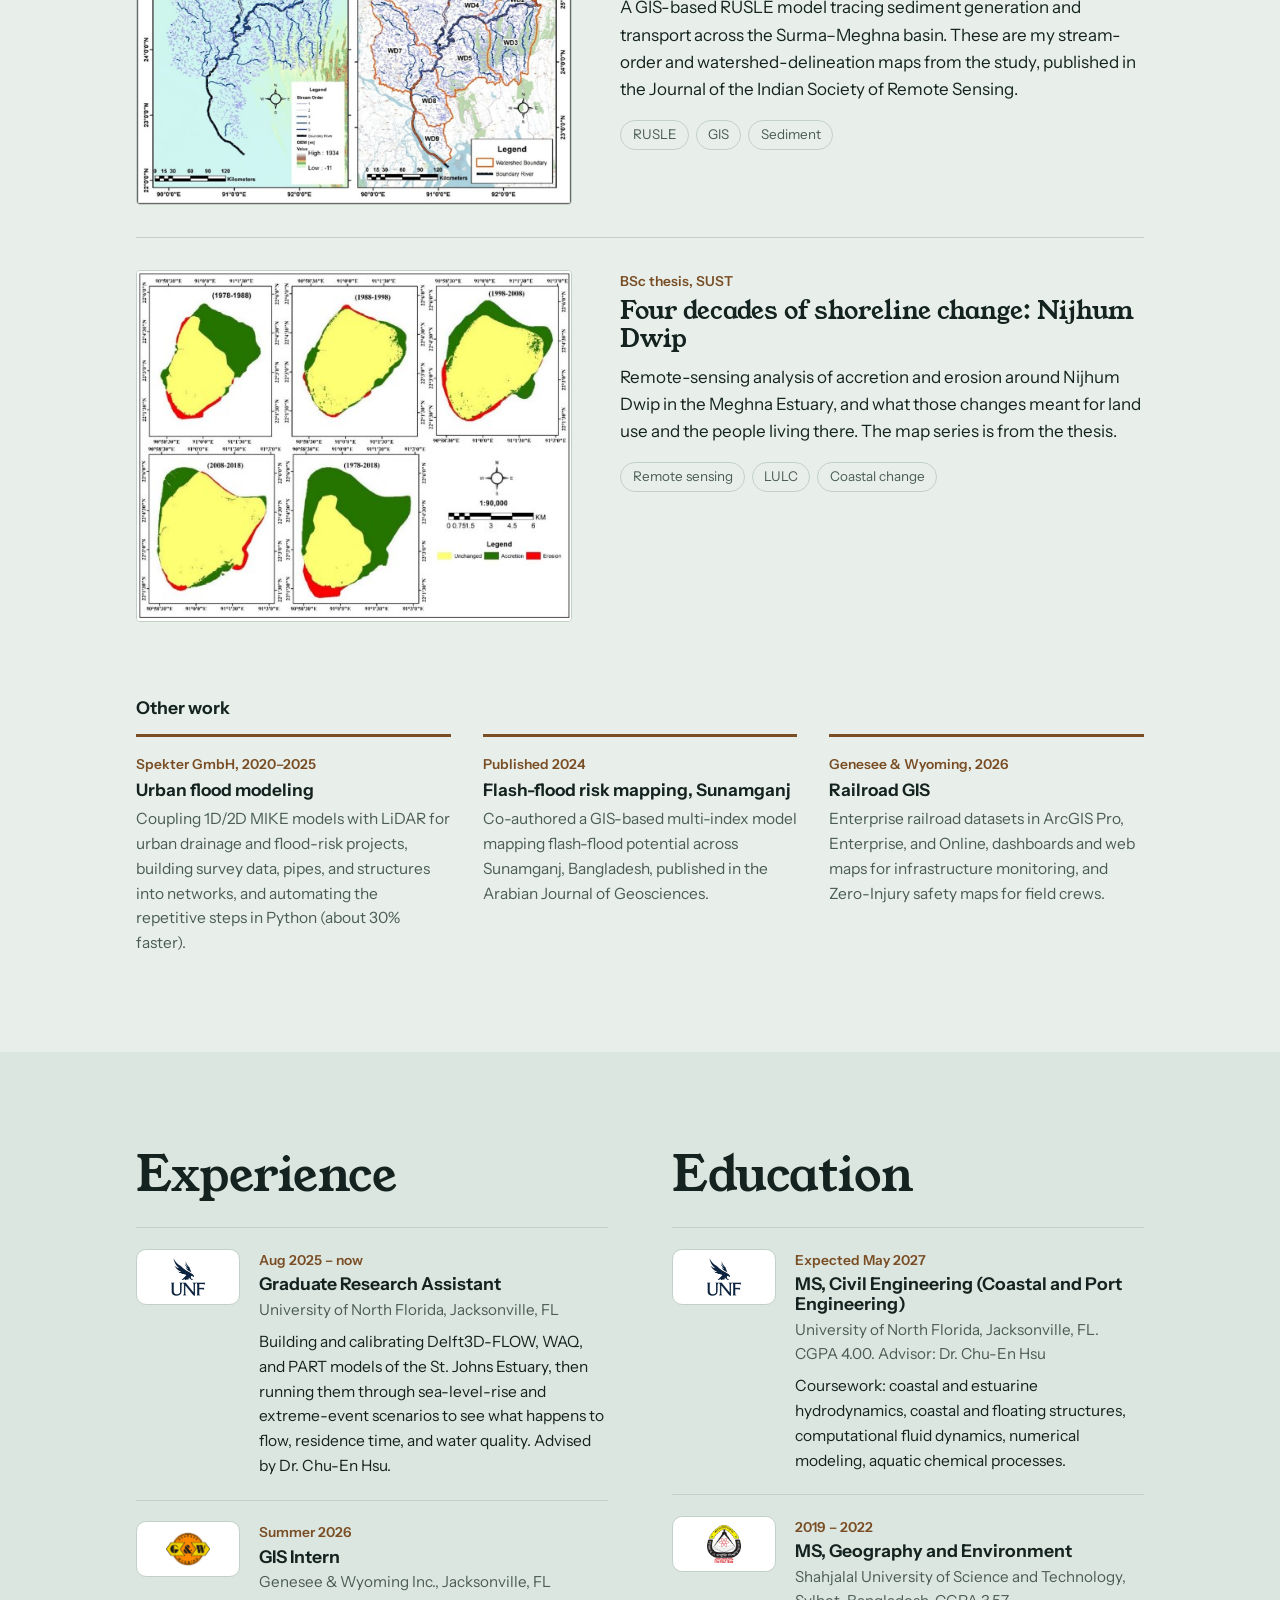
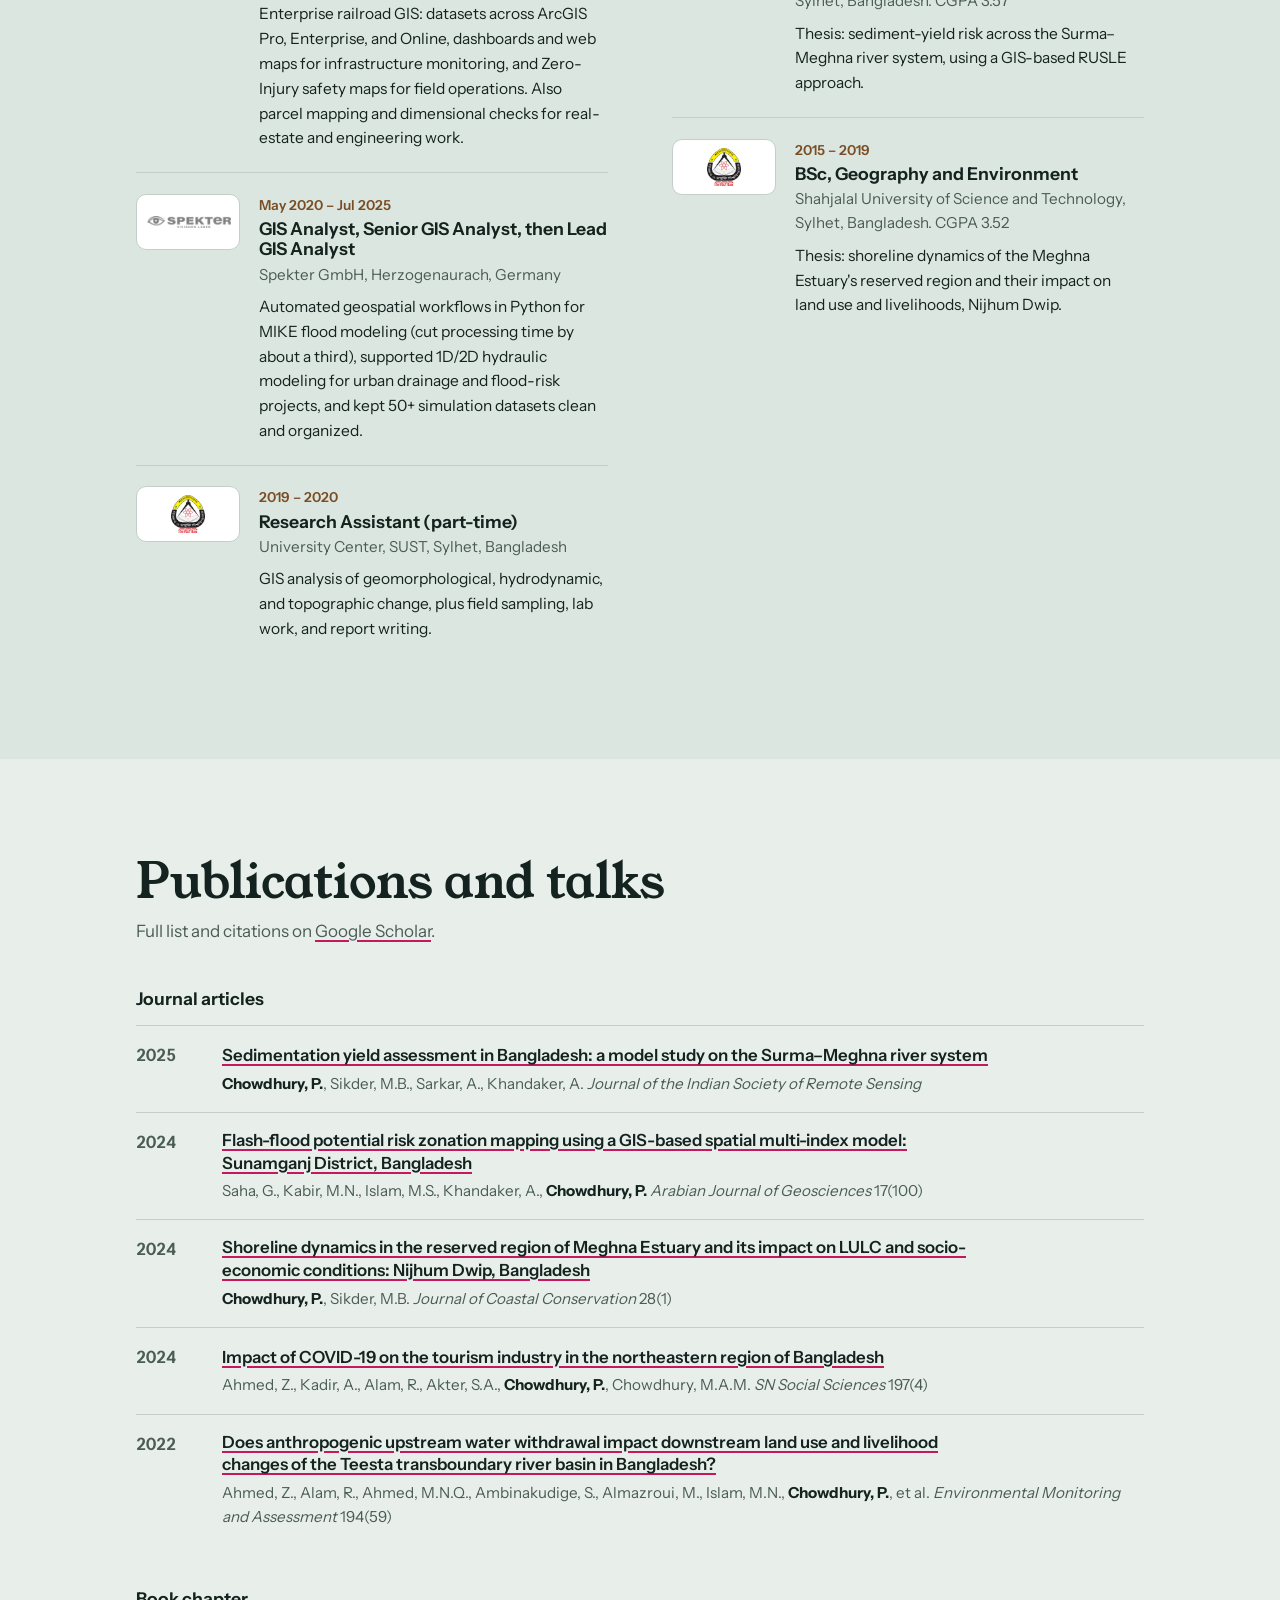
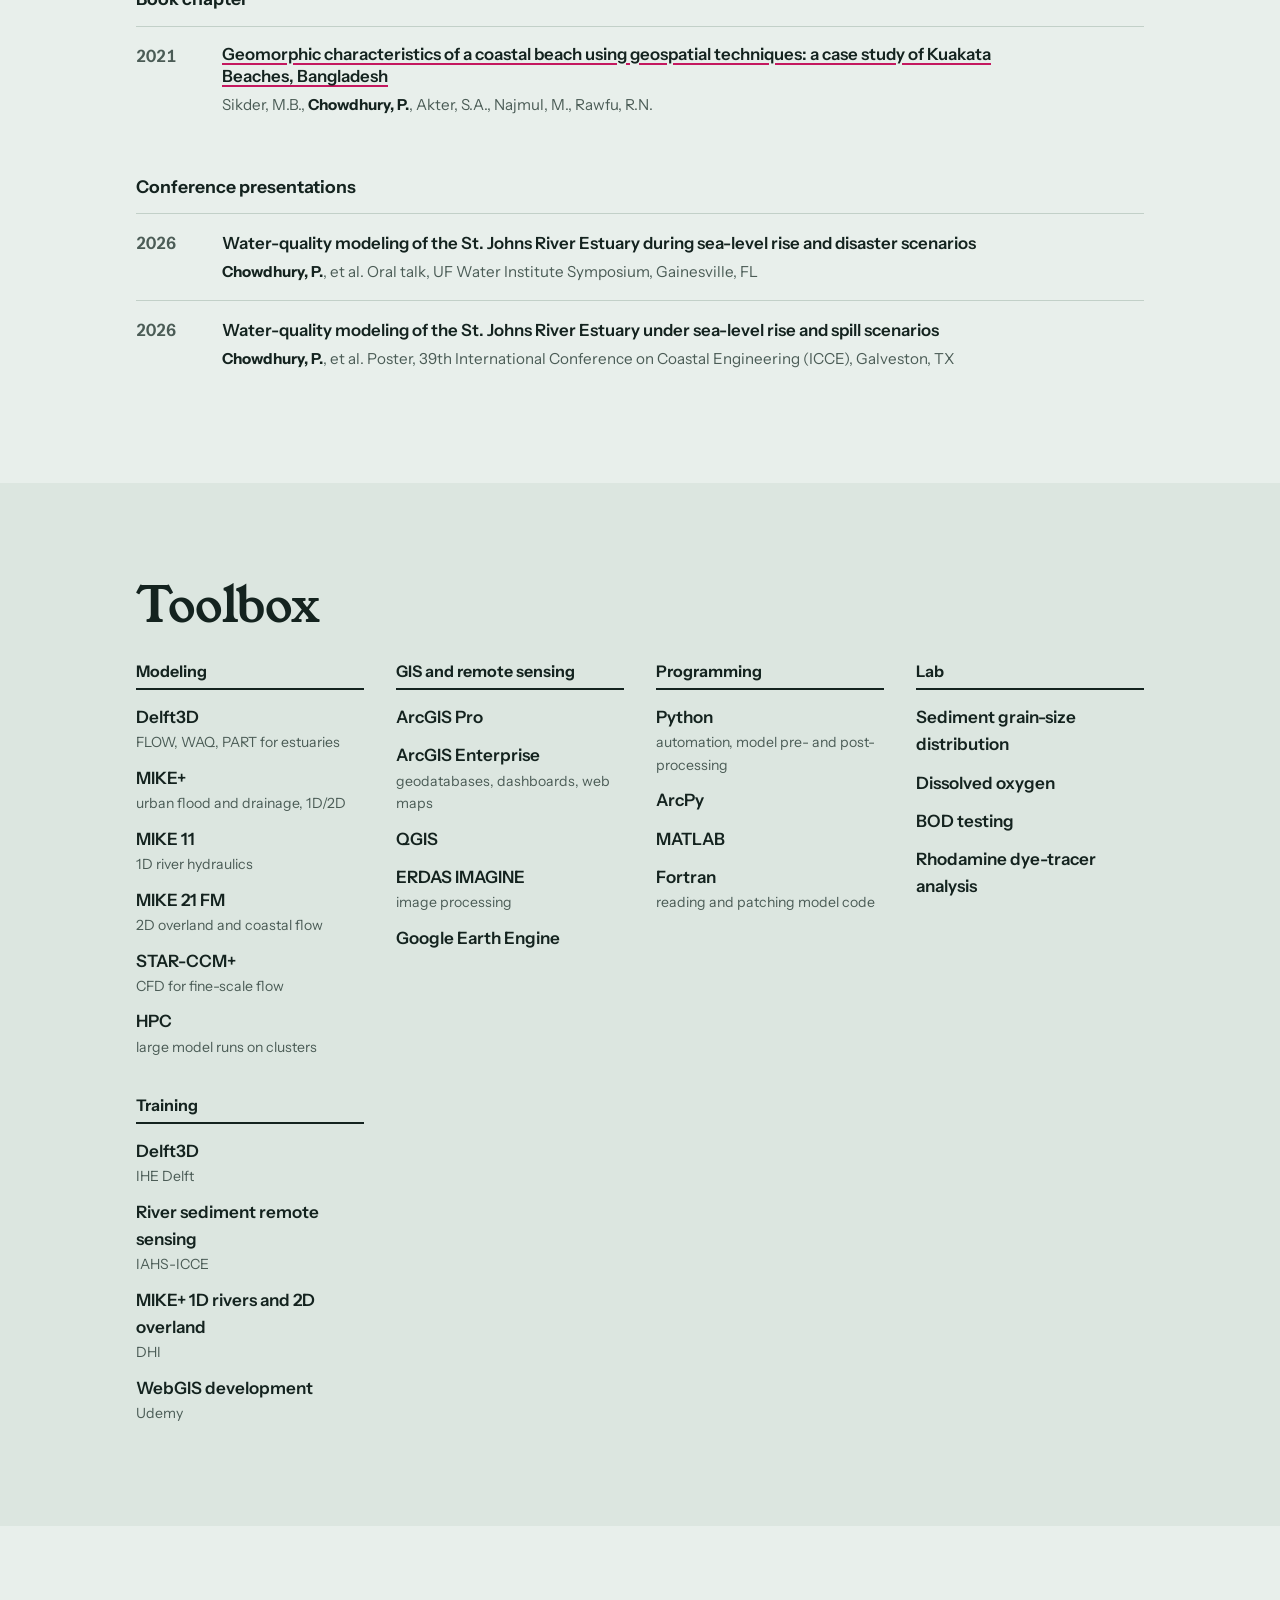
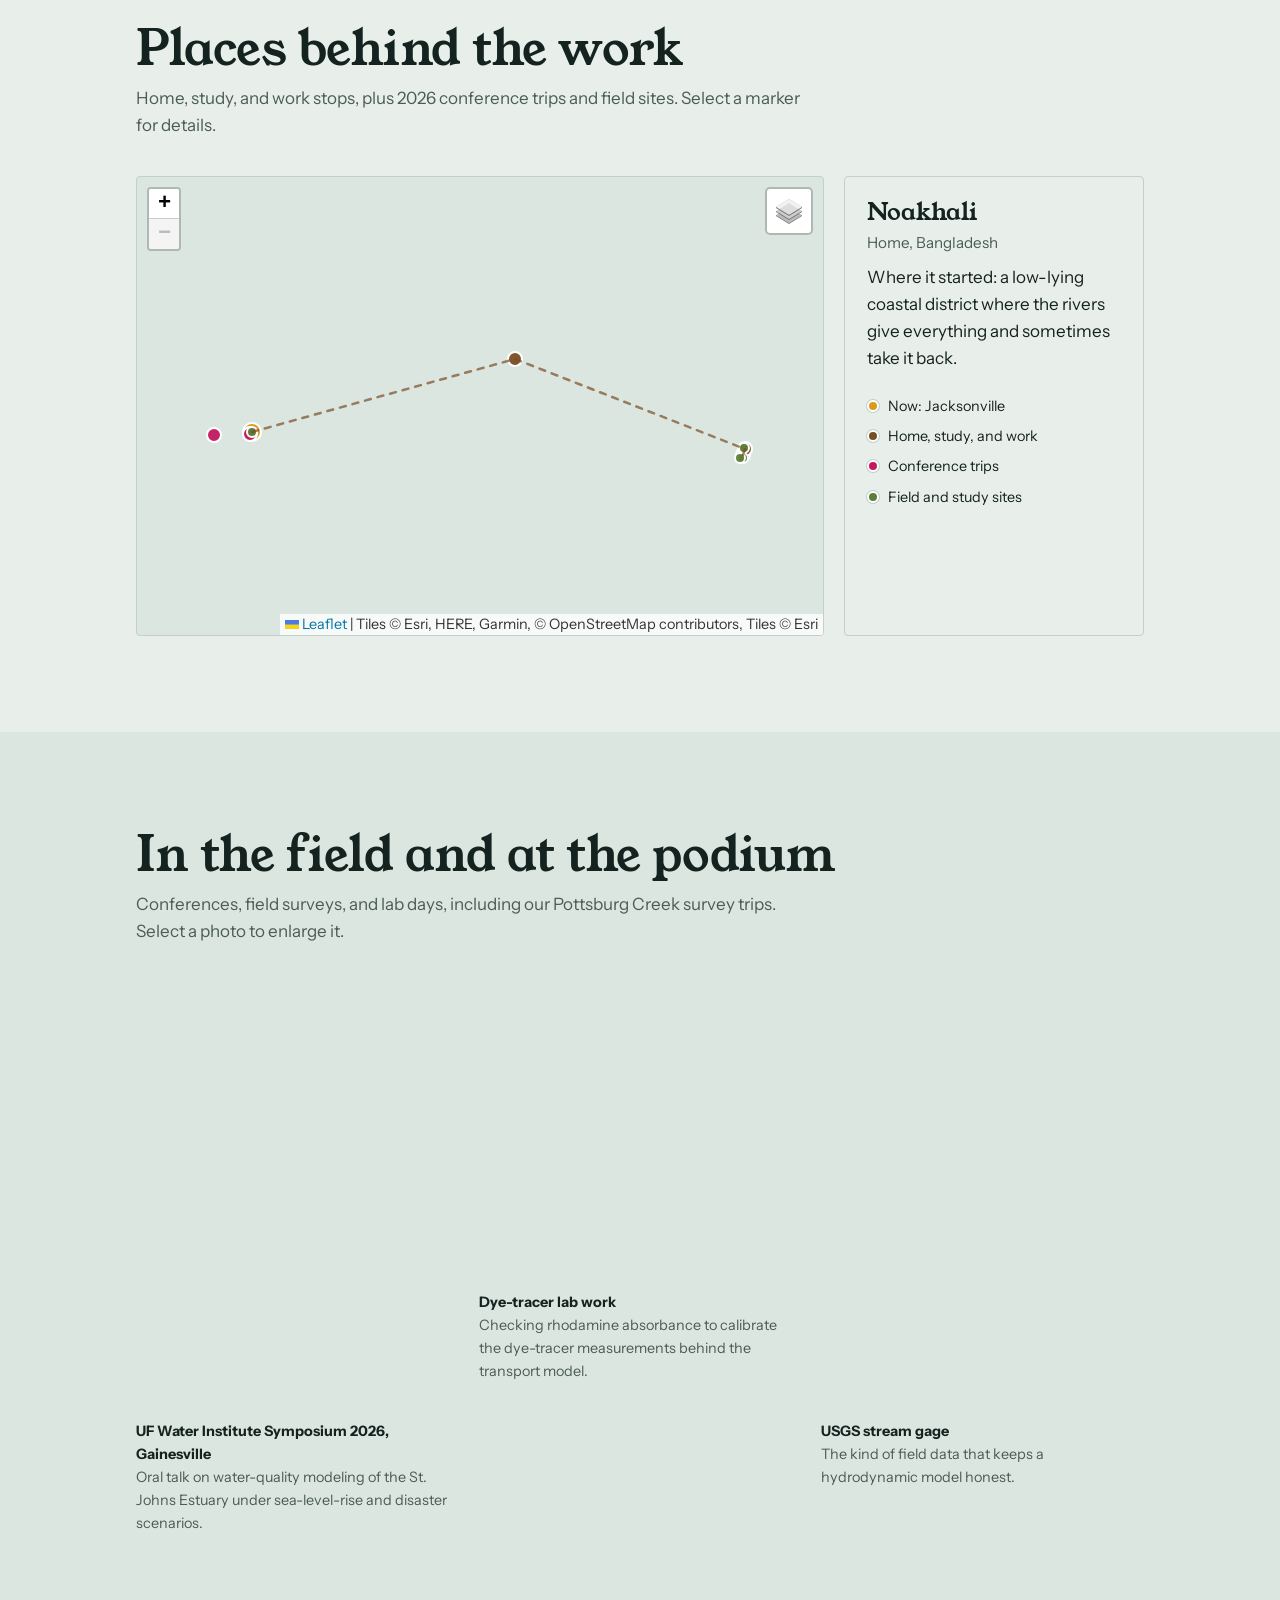
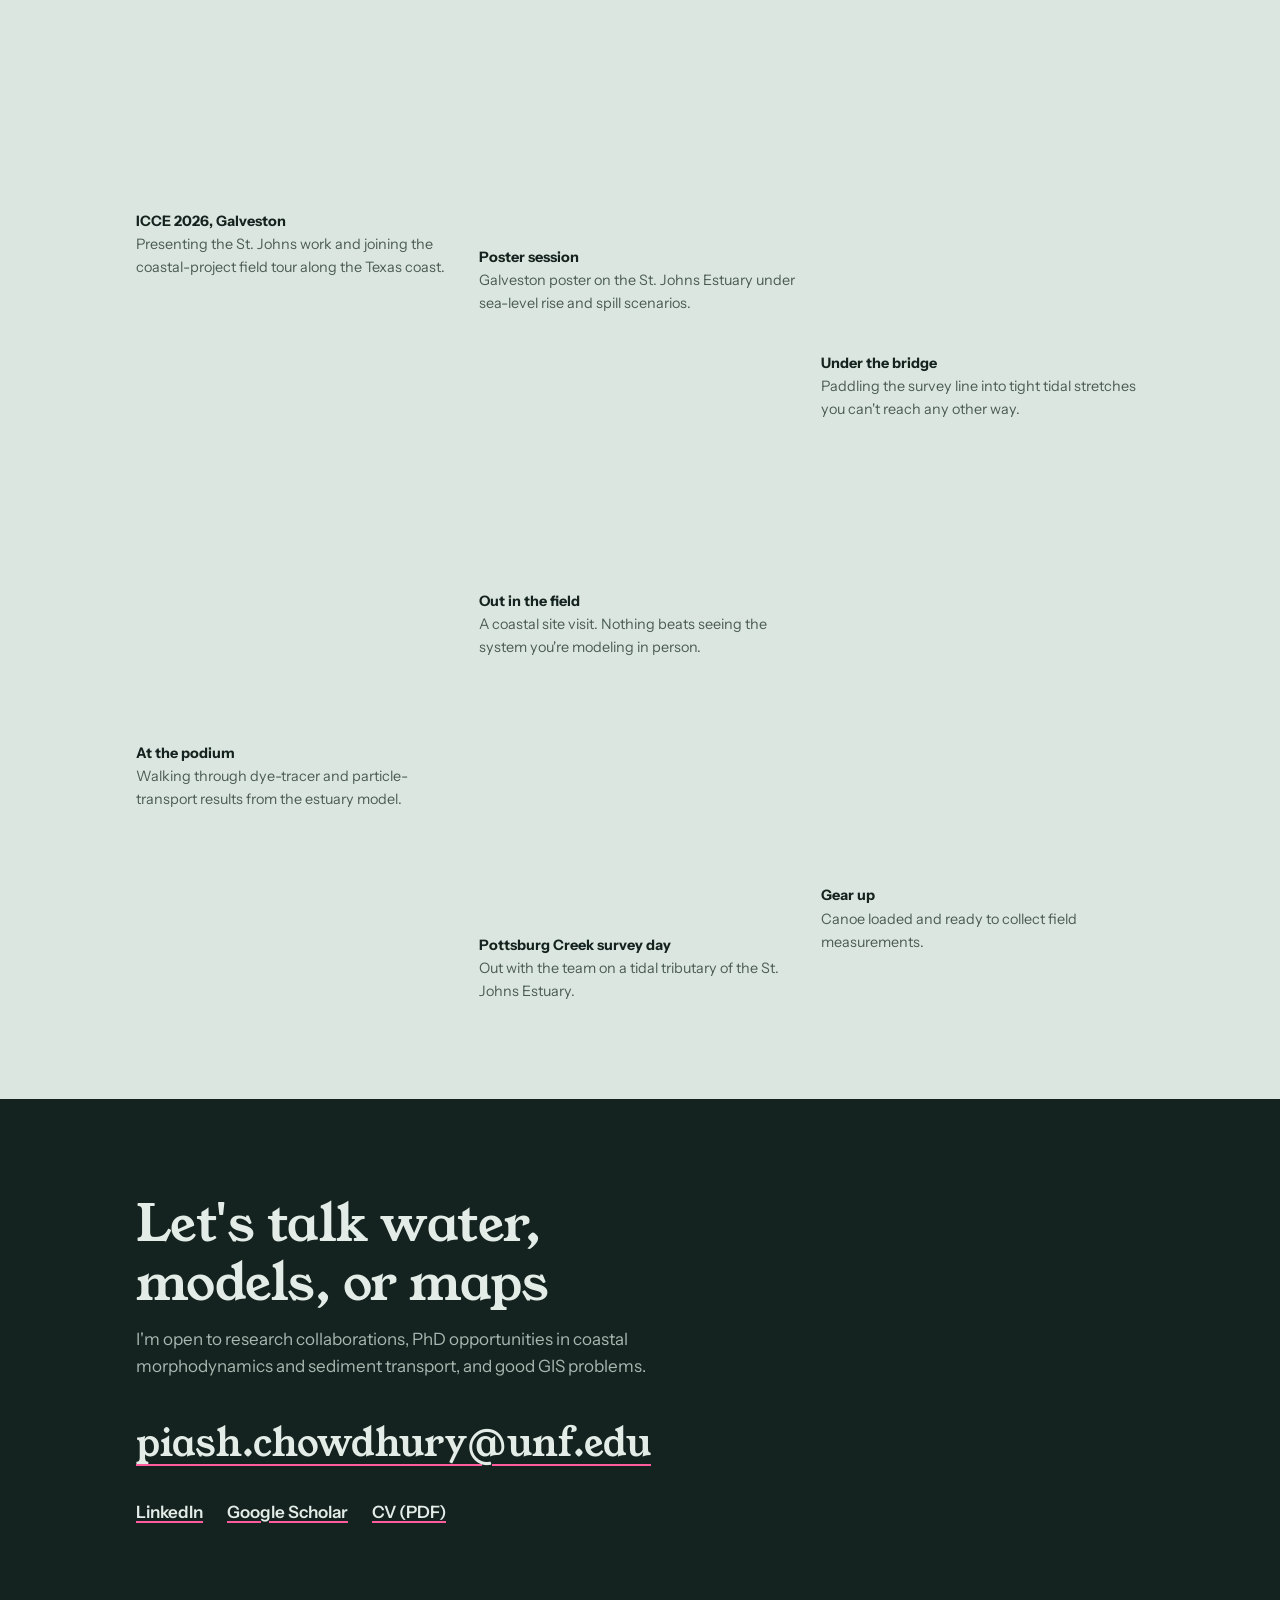
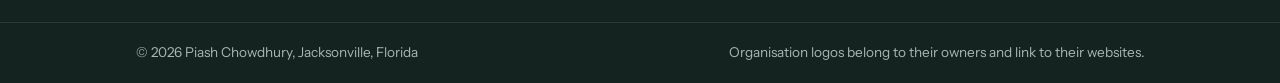
==== commit 53f3911d: "Move site to root URL piash-chowdhury.github.io" ====
--- a/index.html
+++ b/index.html
@@ -8,12 +8,12 @@
 <title>Piash Chowdhury | Coastal and estuarine modeling</title>
 <meta name="description" content="Piash Chowdhury, coastal and estuarine researcher at the University of North Florida. Hydrodynamic, water-quality, and particle-tracking models of the St. Johns River Estuary with Delft3D, plus GIS and remote sensing.">
 <meta name="author" content="Piash Chowdhury">
-<link rel="canonical" href="https://piash-chowdhury.github.io/my-portfolio/">
+<link rel="canonical" href="https://piash-chowdhury.github.io/">
 <meta property="og:type" content="website">
-<meta property="og:url" content="https://piash-chowdhury.github.io/my-portfolio/">
+<meta property="og:url" content="https://piash-chowdhury.github.io/">
 <meta property="og:title" content="Piash Chowdhury | Coastal and estuarine modeling">
 <meta property="og:description" content="Following water, sediment, and dye through estuaries.">
-<meta property="og:image" content="https://piash-chowdhury.github.io/my-portfolio/images/portrait.jpg">
+<meta property="og:image" content="https://piash-chowdhury.github.io/images/portrait.jpg">
 <meta name="twitter:card" content="summary">
 <meta name="color-scheme" content="light dark">
 <link rel="icon" type="image/svg+xml" href="images/favicon.svg">
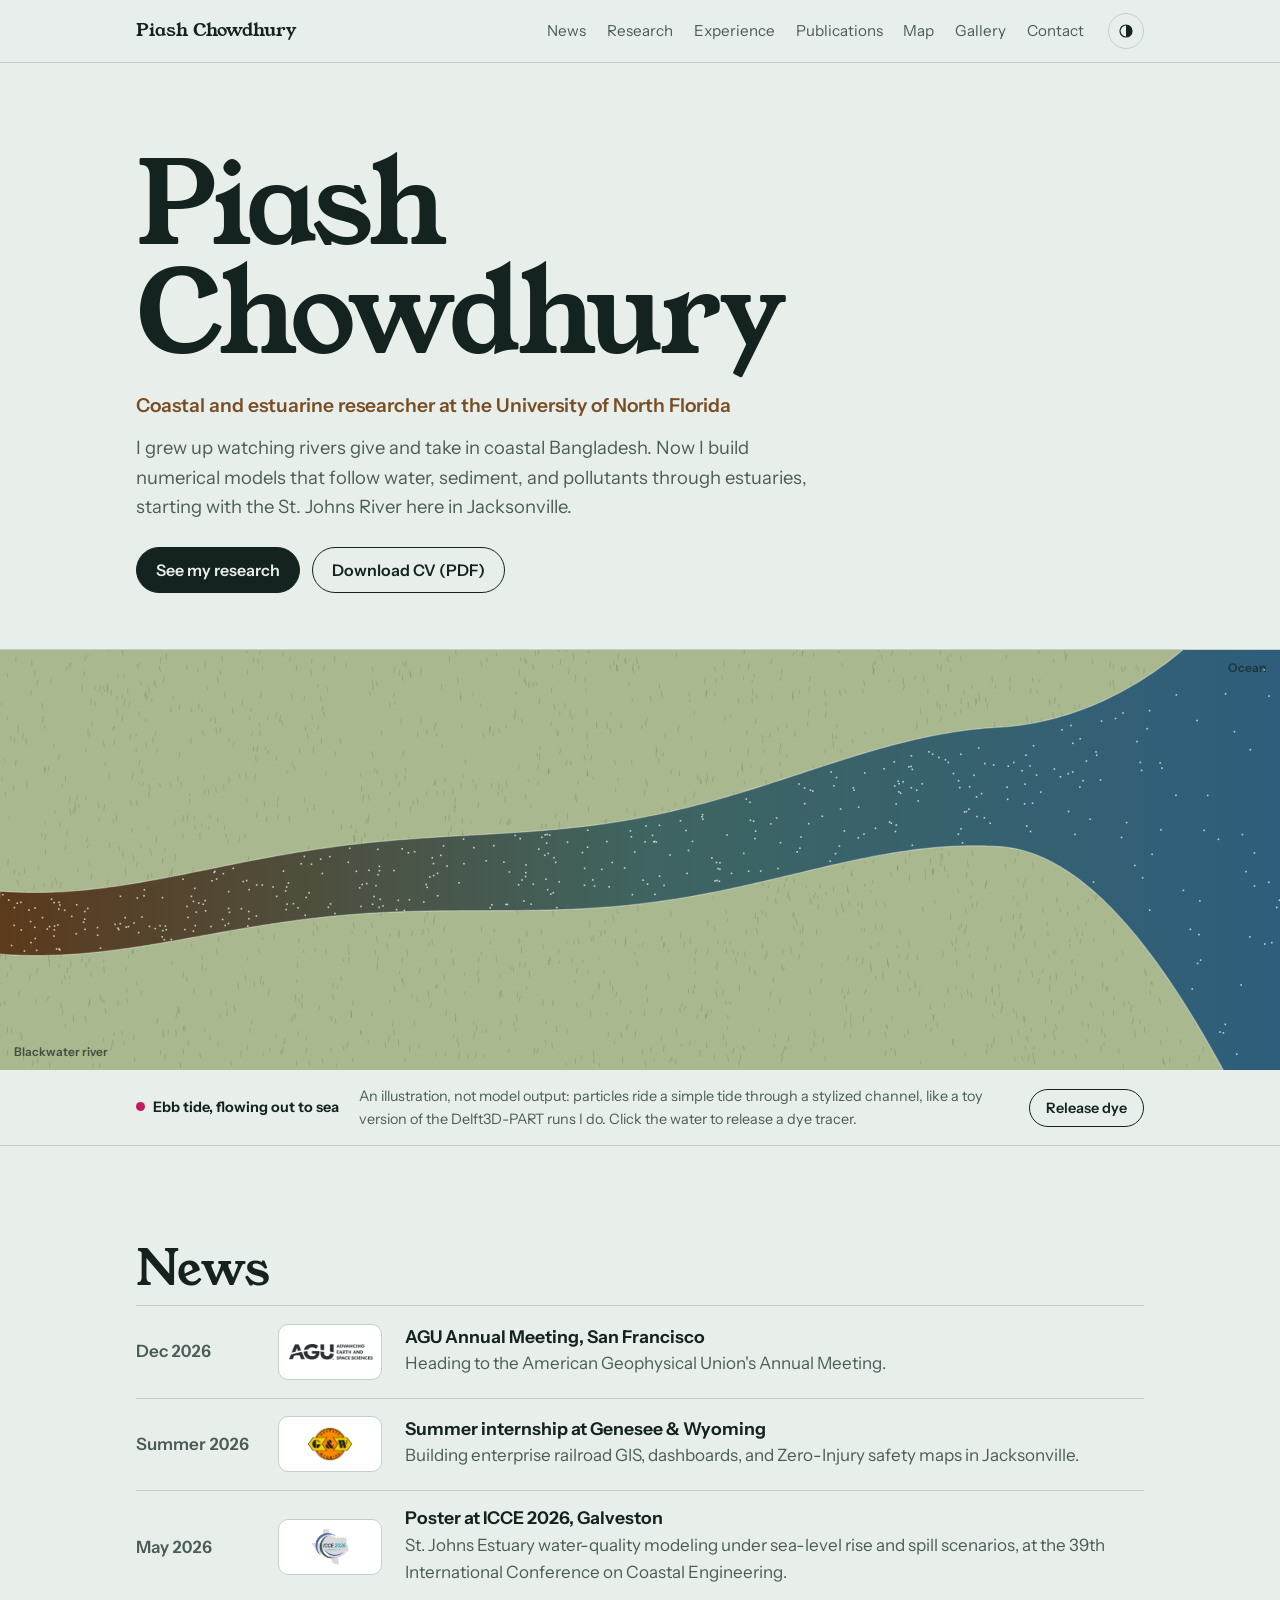
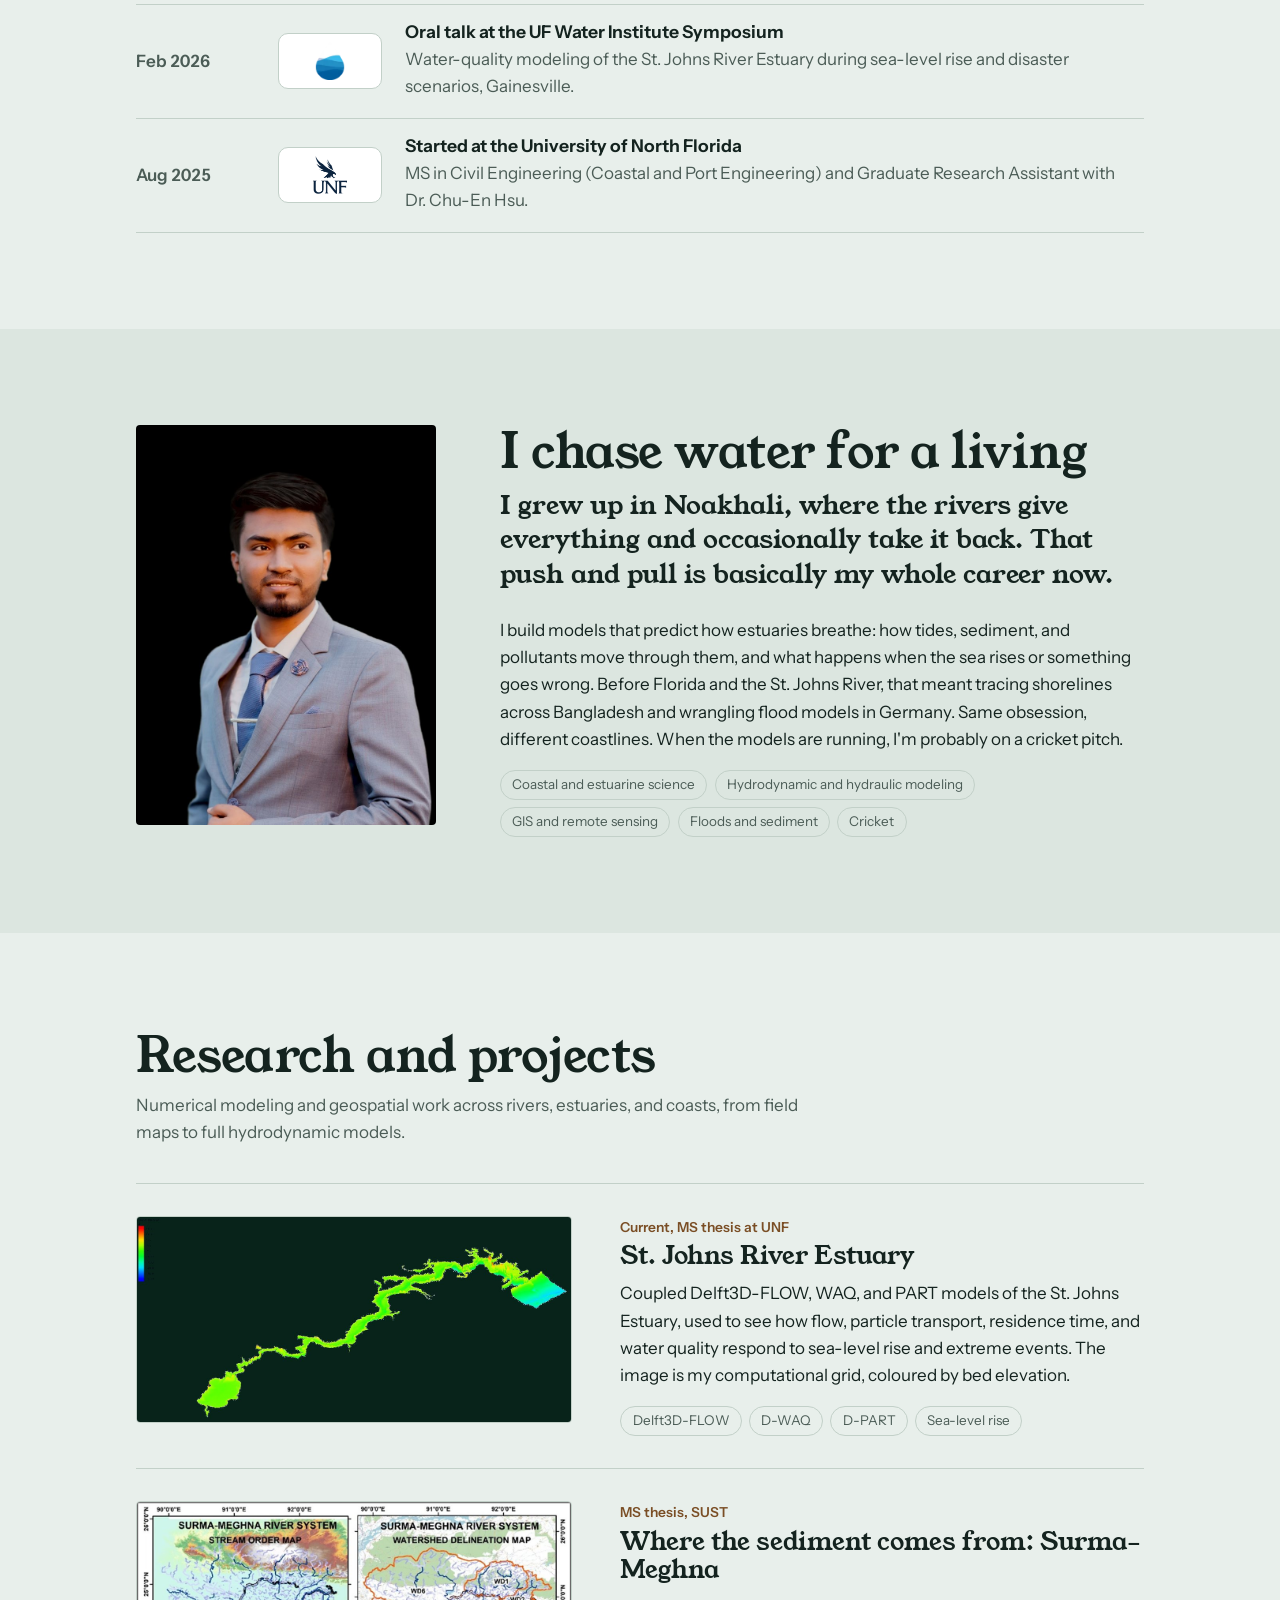
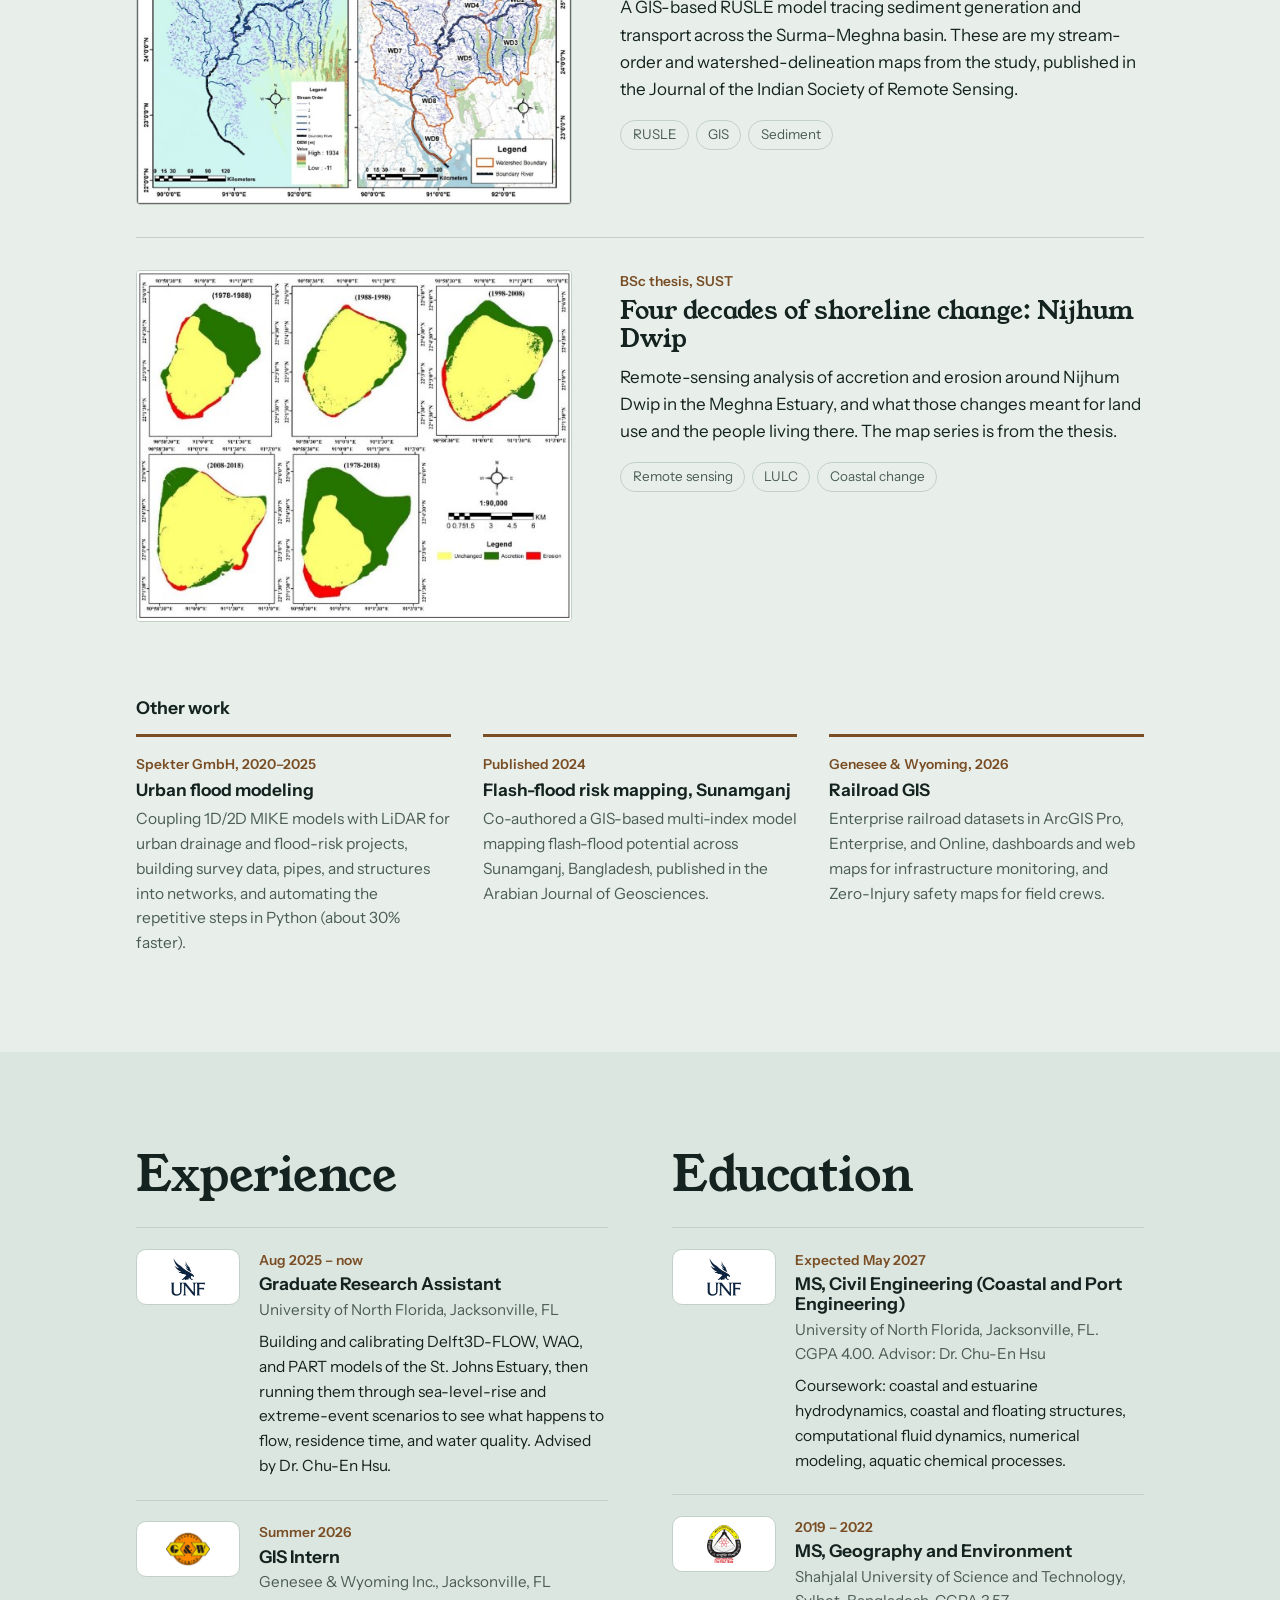
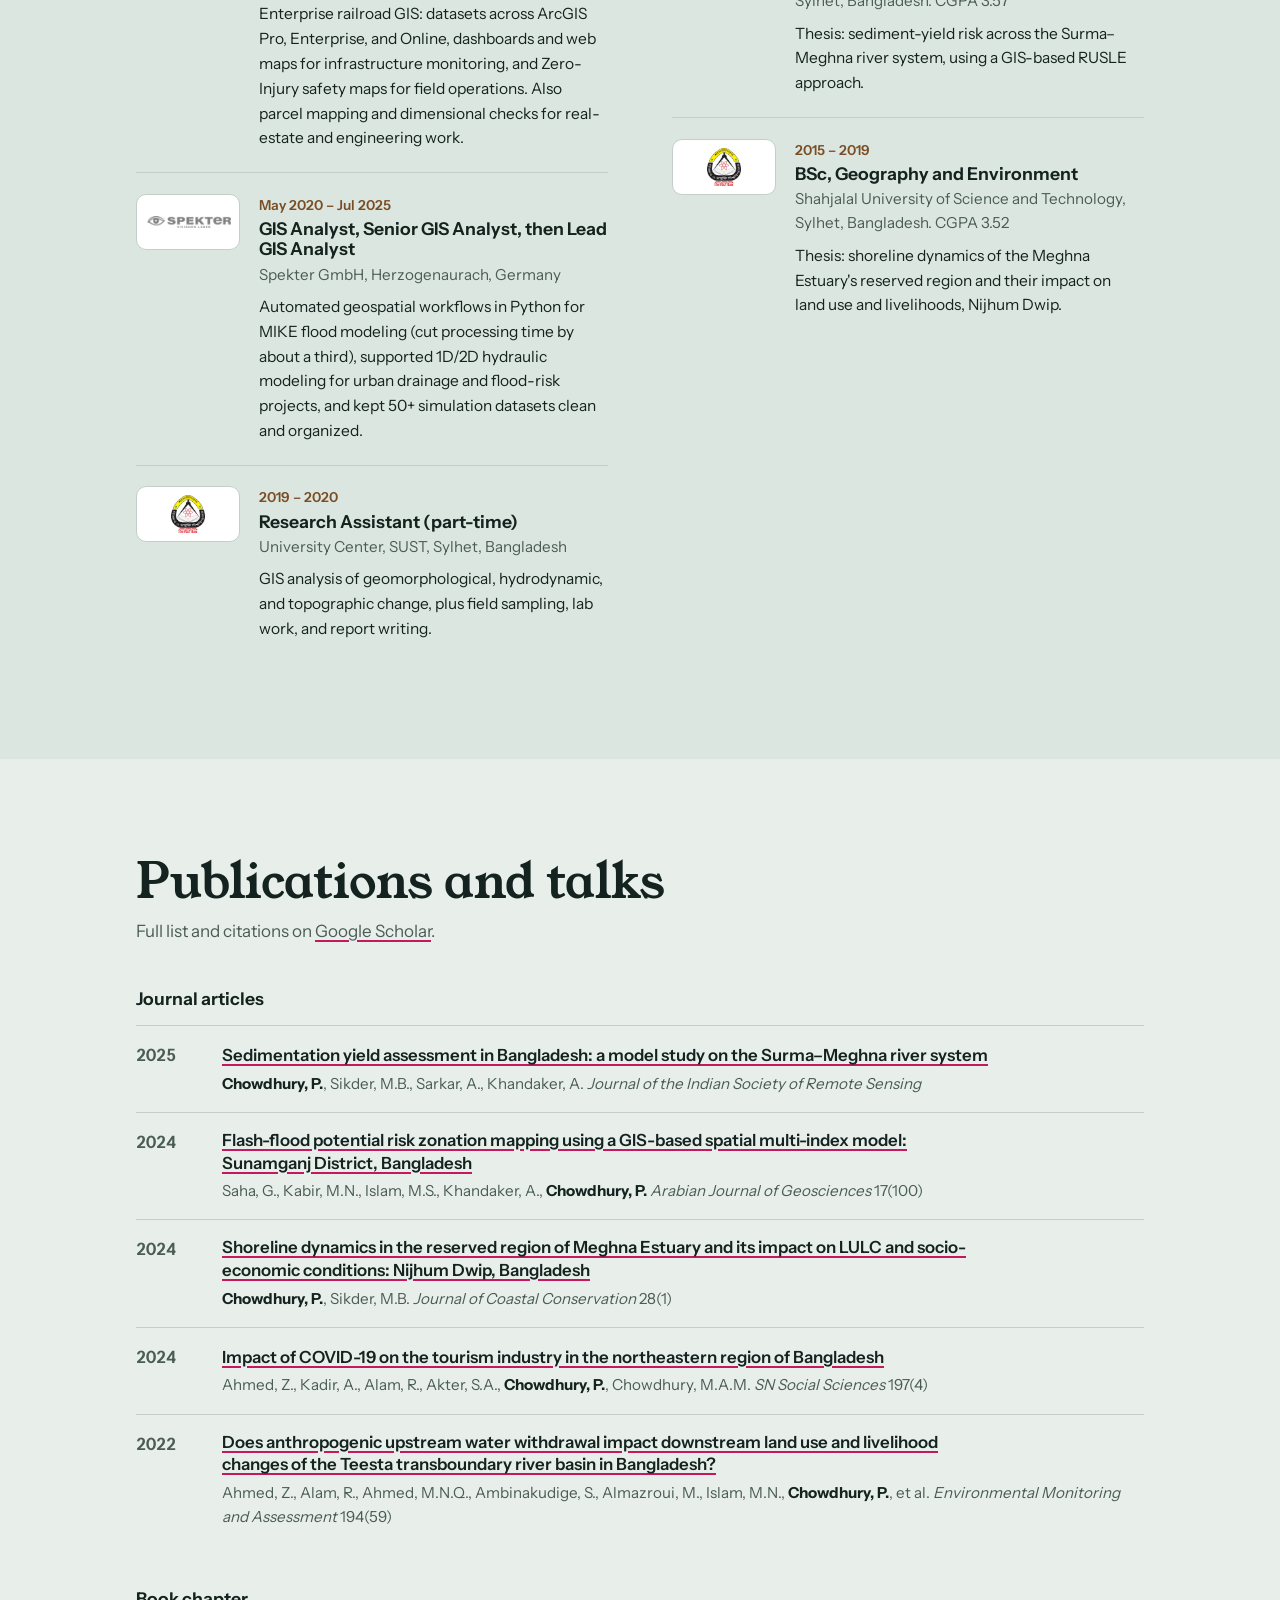
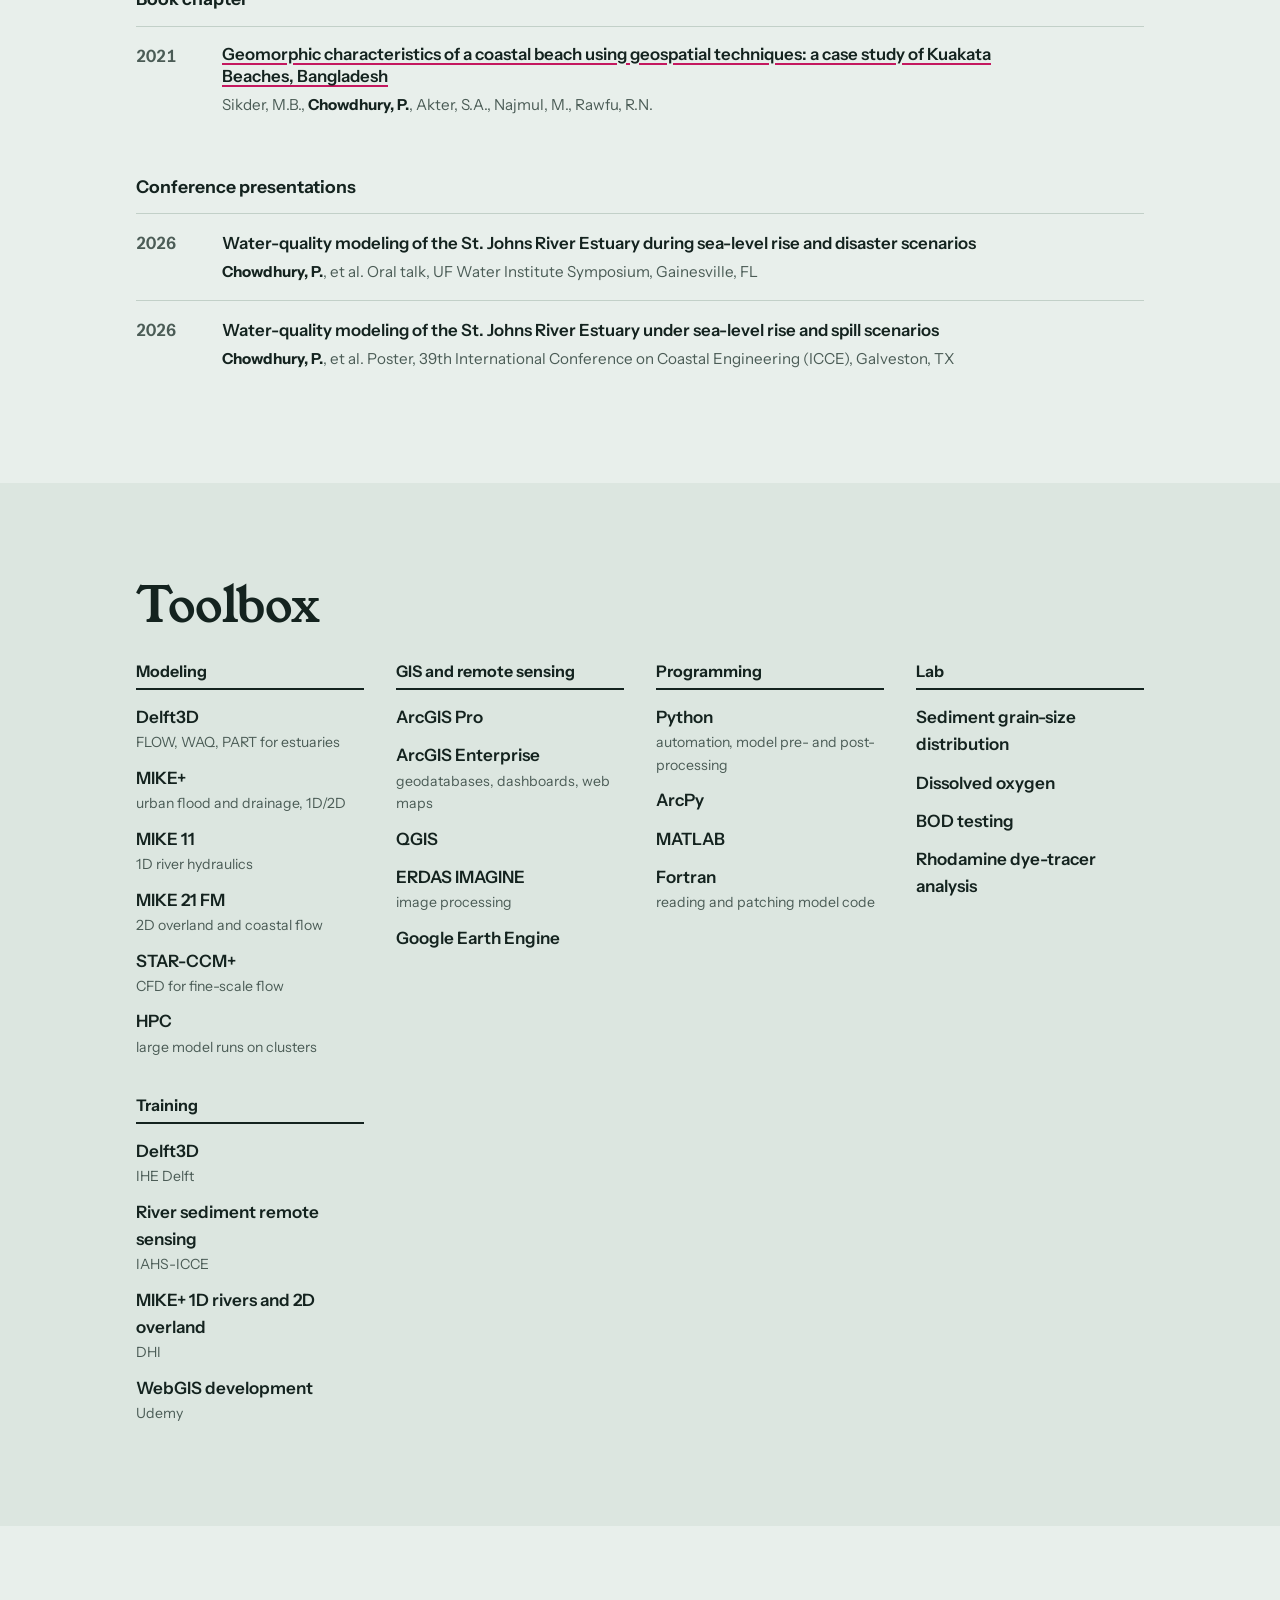
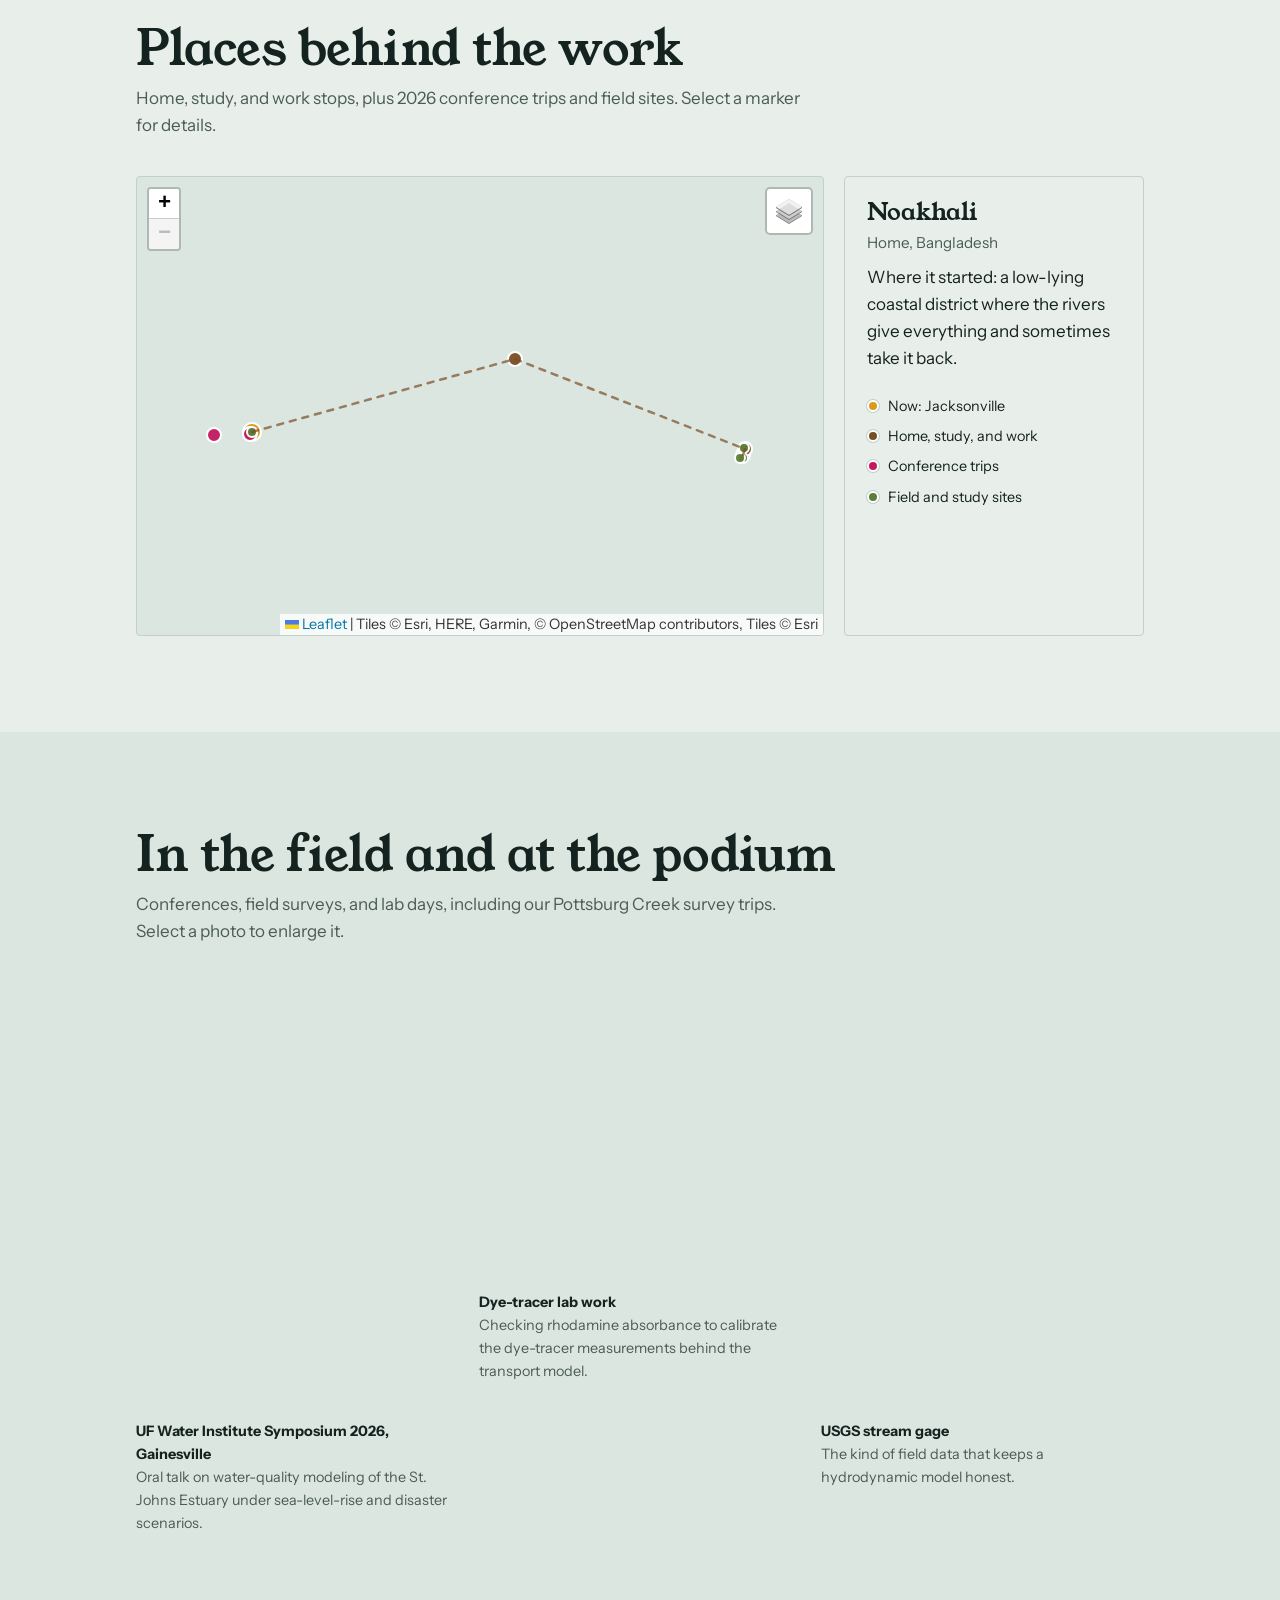
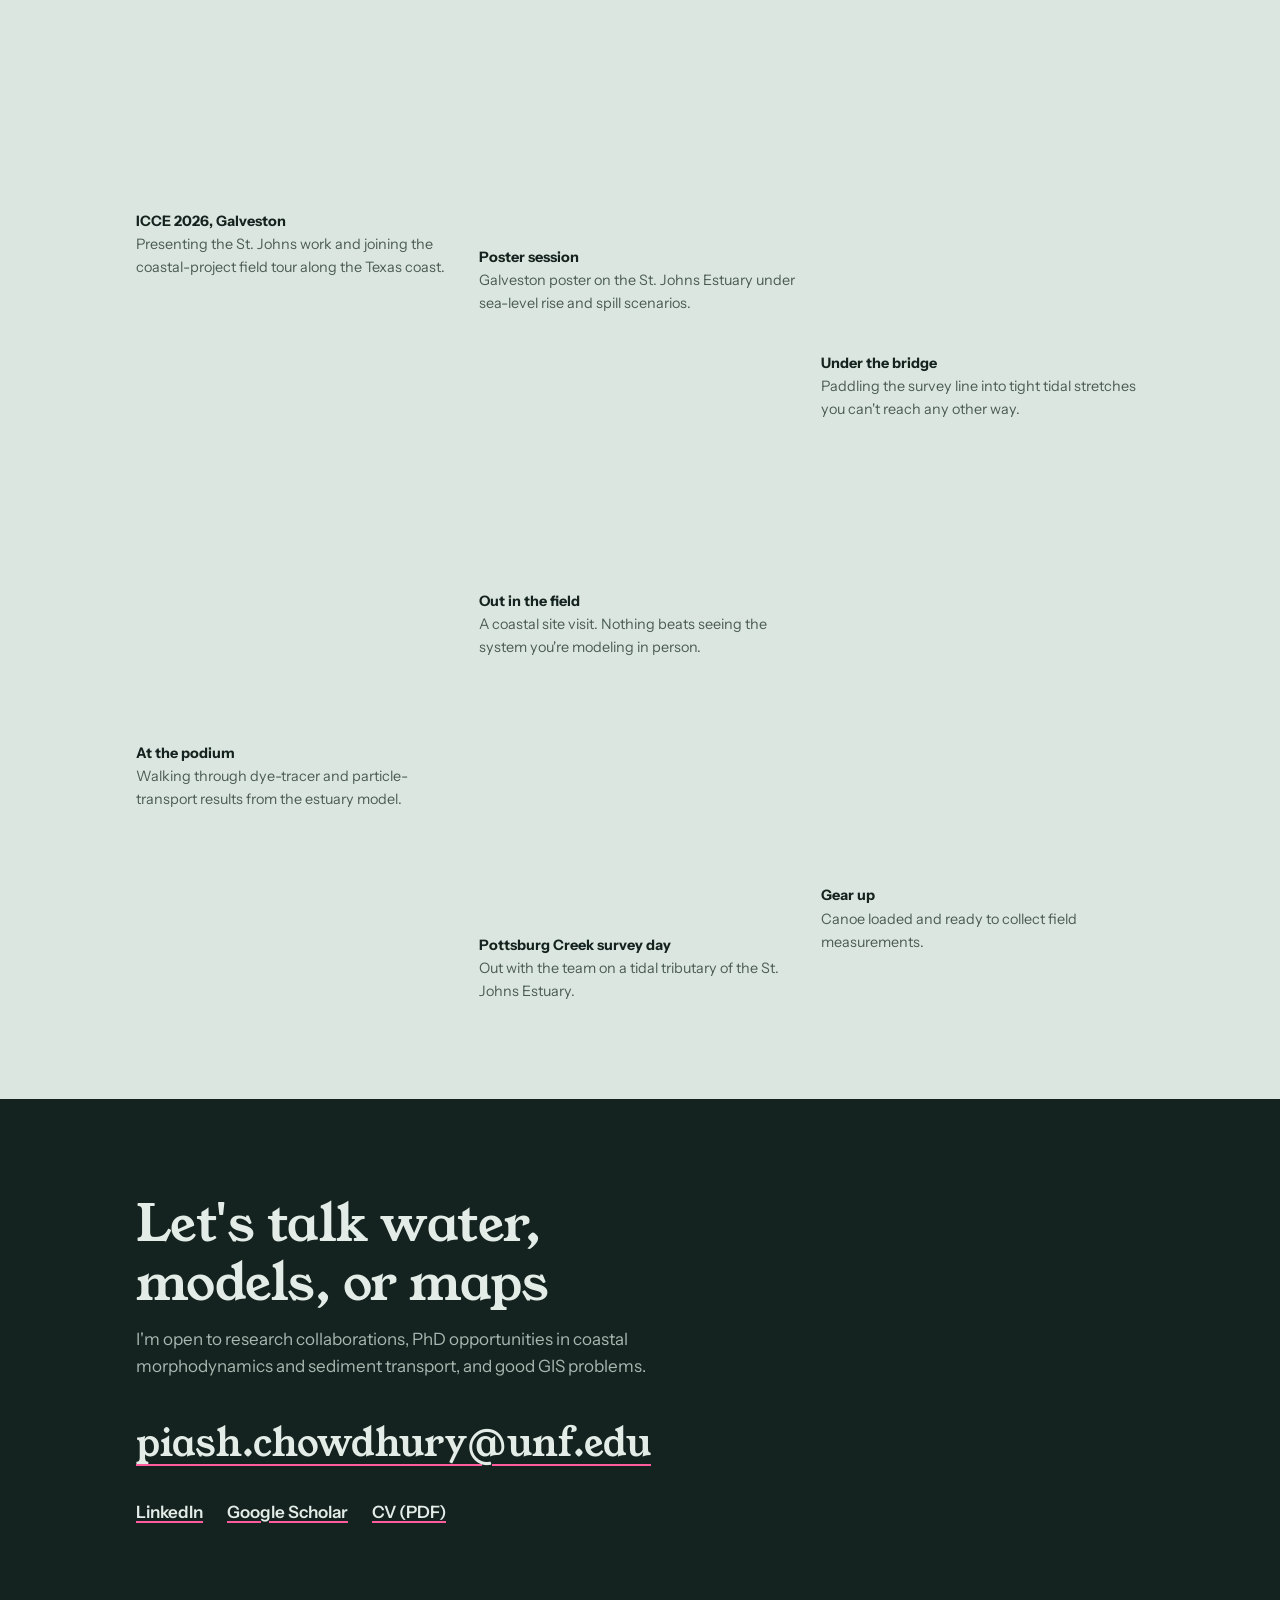
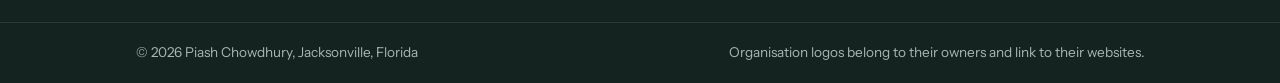
==== commit f6031f27: "Point pages at new tab icon (cache-busted)" ====
--- a/index.html
+++ b/index.html
@@ -16,7 +16,7 @@
 <meta property="og:image" content="https://piash-chowdhury.github.io/images/portrait.jpg">
 <meta name="twitter:card" content="summary">
 <meta name="color-scheme" content="light dark">
-<link rel="icon" type="image/svg+xml" href="images/favicon.svg">
+<link rel="icon" type="image/svg+xml" href="images/favicon.svg?v=2">
 <link rel="preload" href="assets/fonts/young-serif.woff2" as="font" type="font/woff2" crossorigin>
 <link rel="preload" href="assets/fonts/instrument-sans.woff2" as="font" type="font/woff2" crossorigin>
 <link rel="stylesheet" href="assets/vendor/leaflet/leaflet.css">
